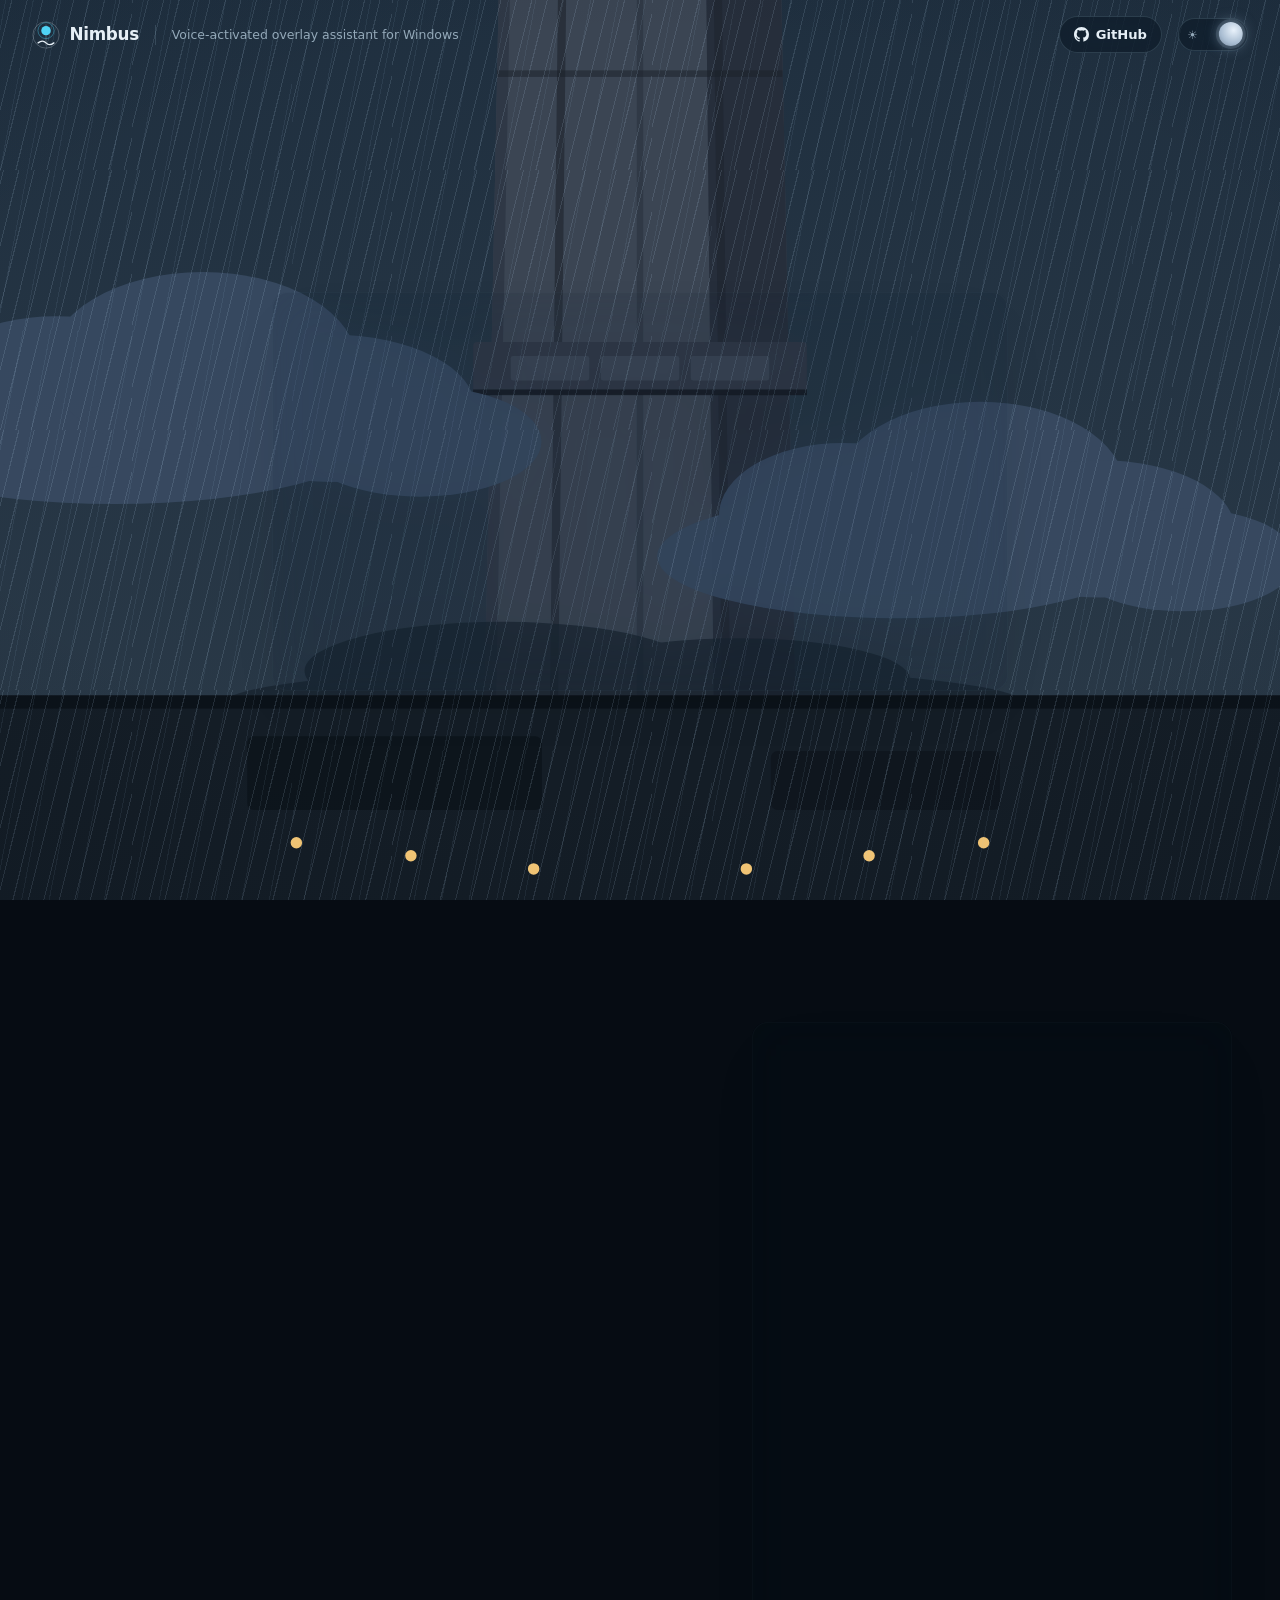
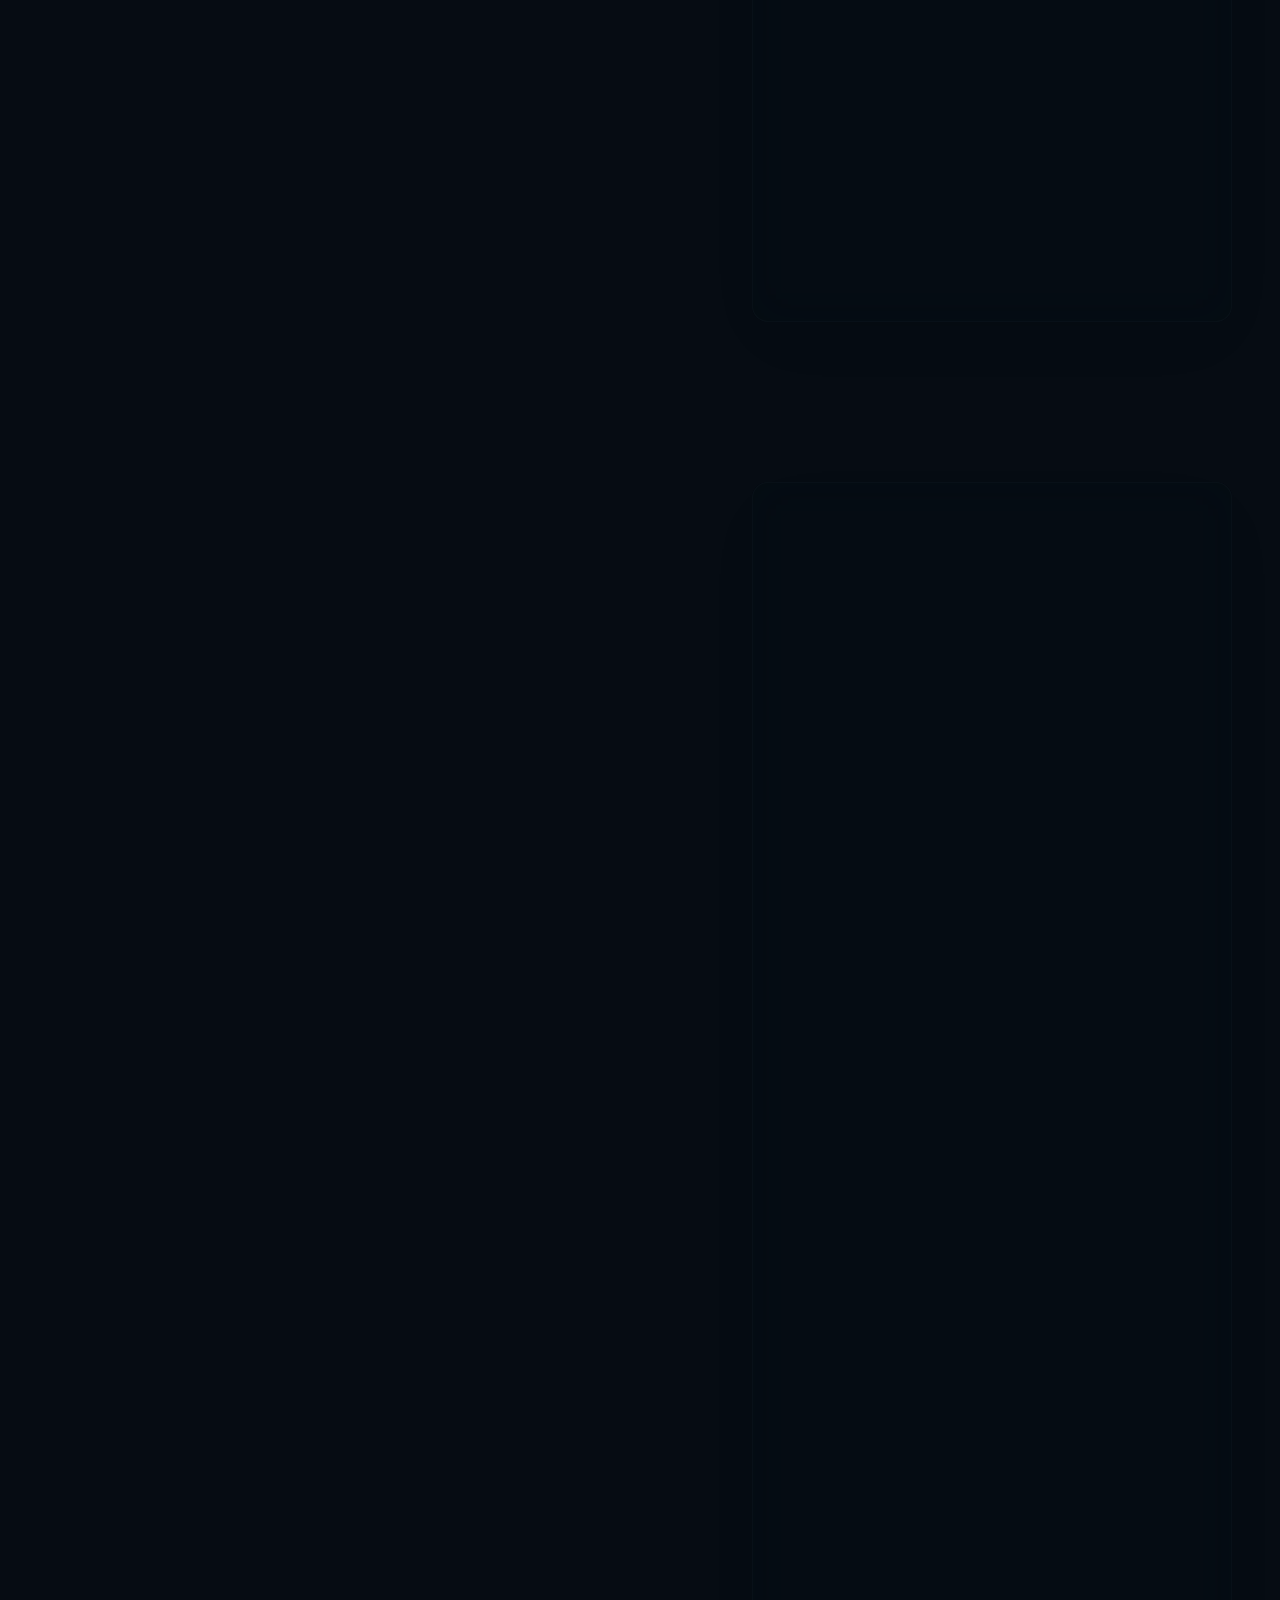
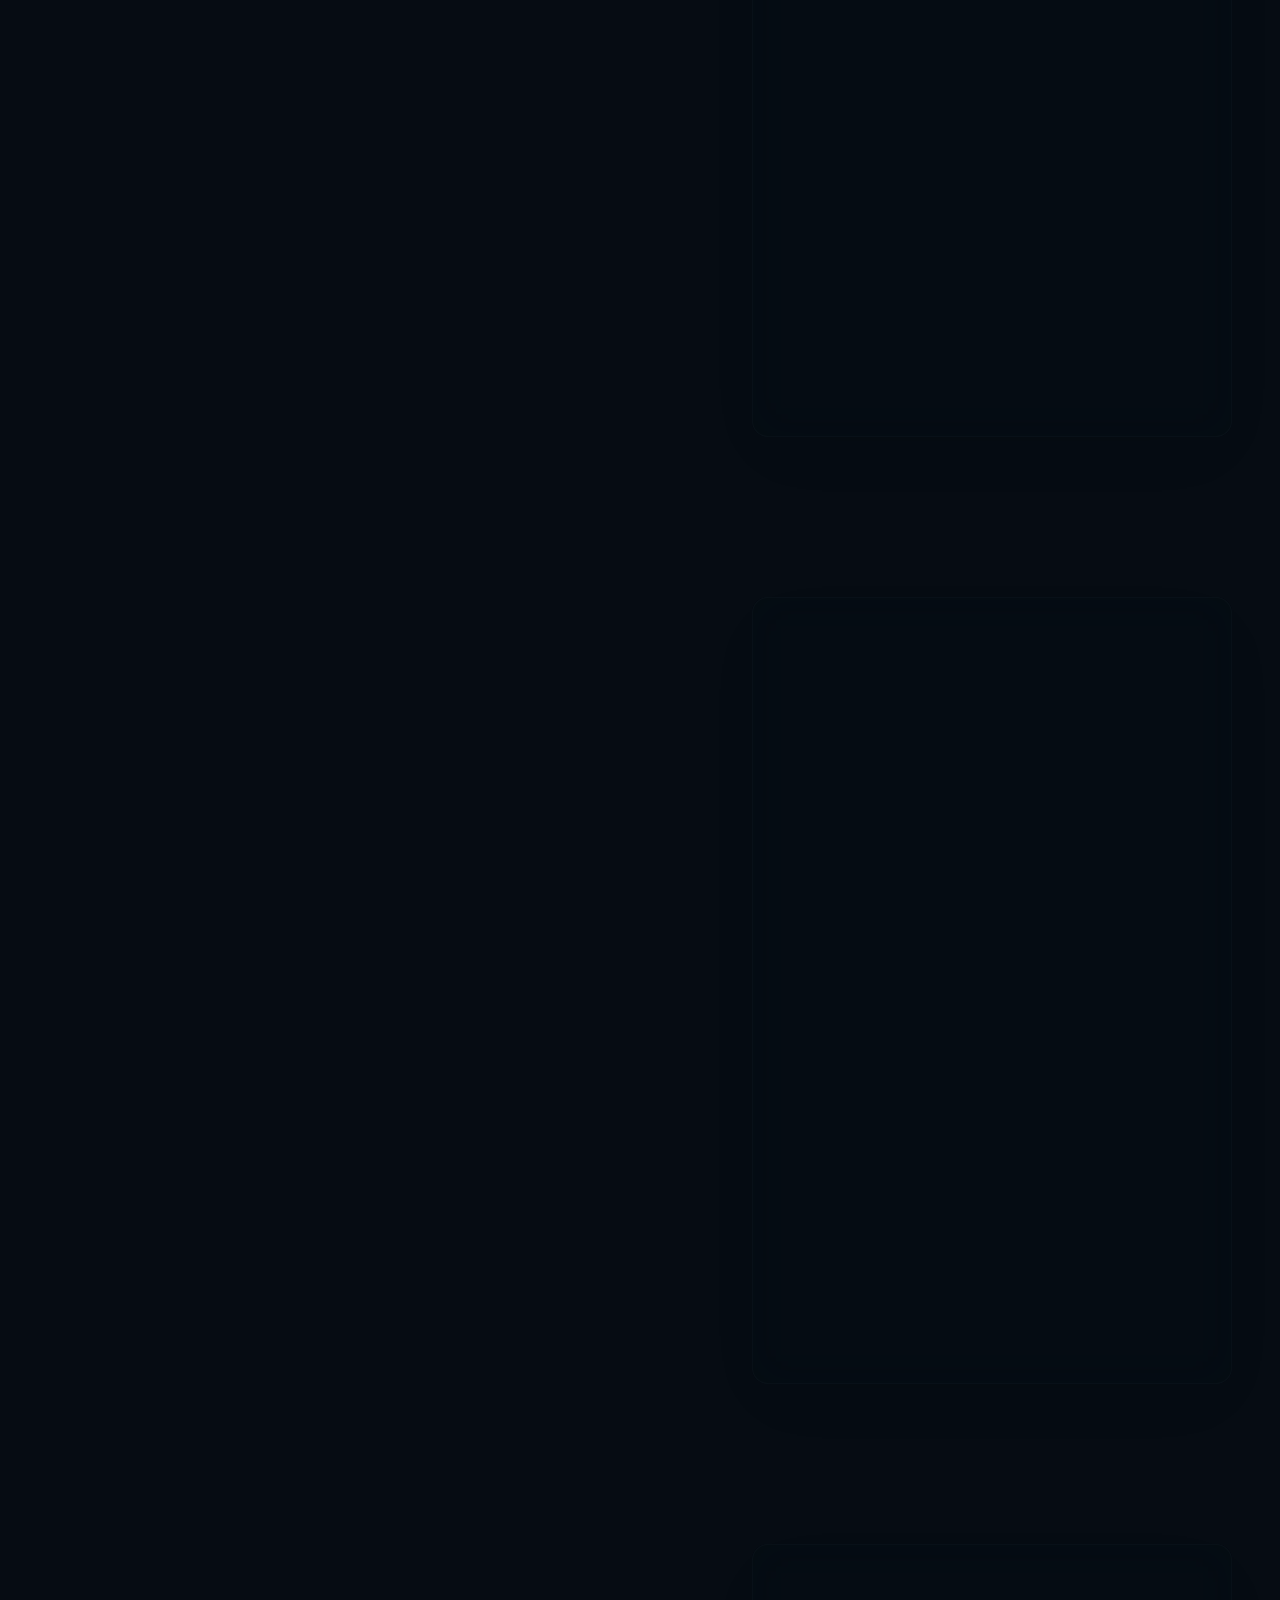
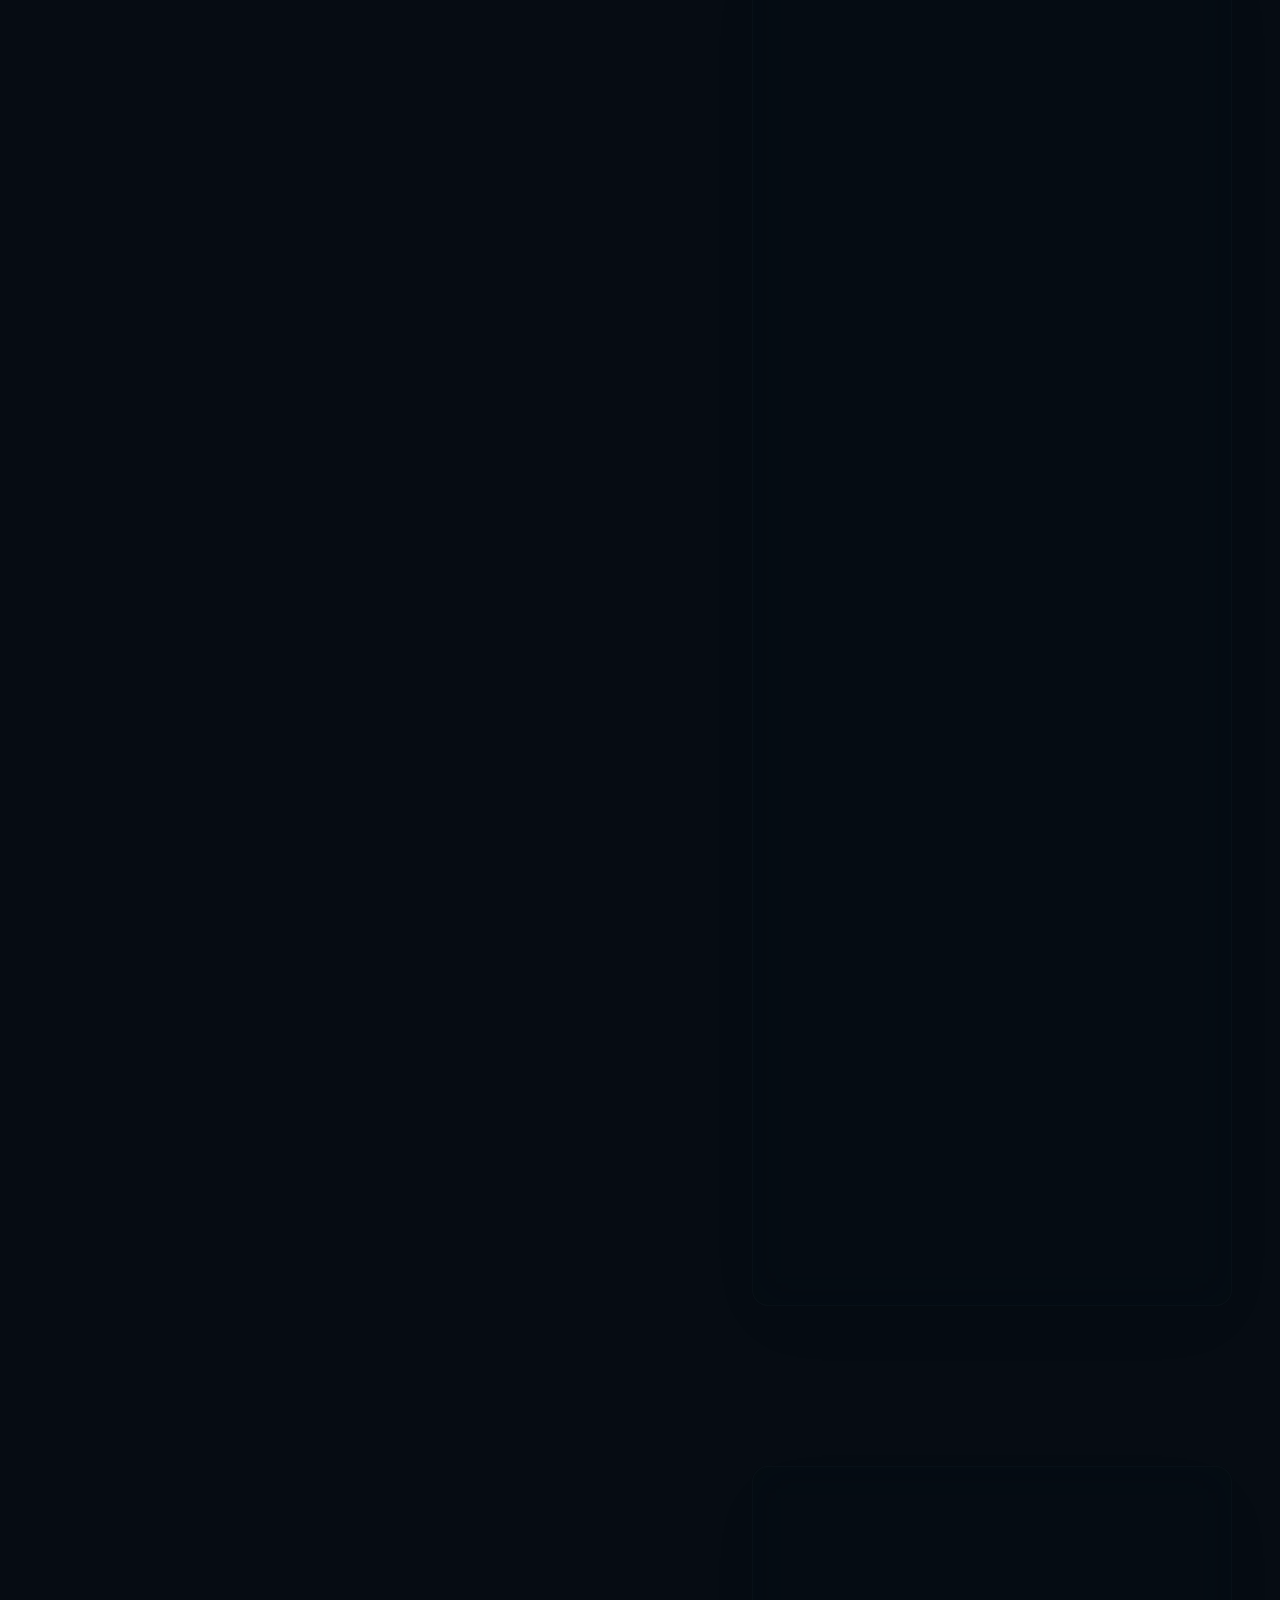
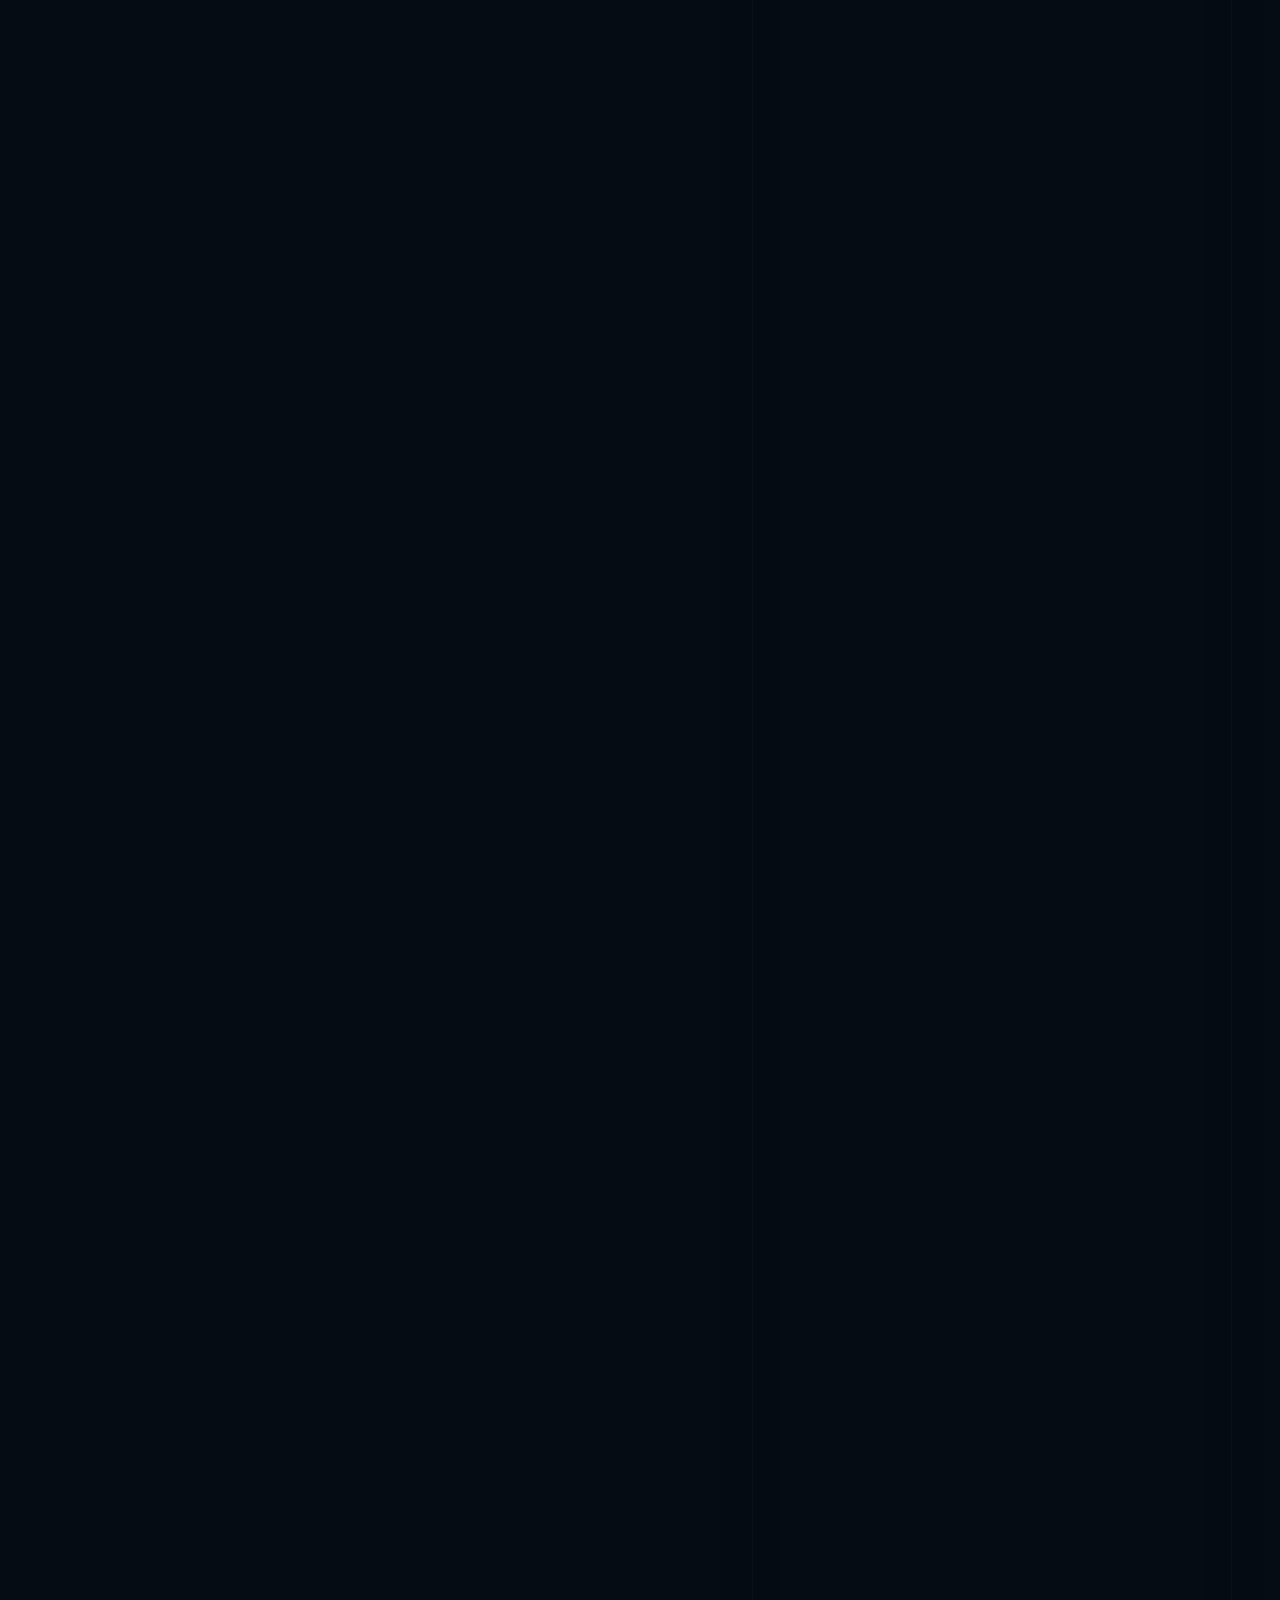
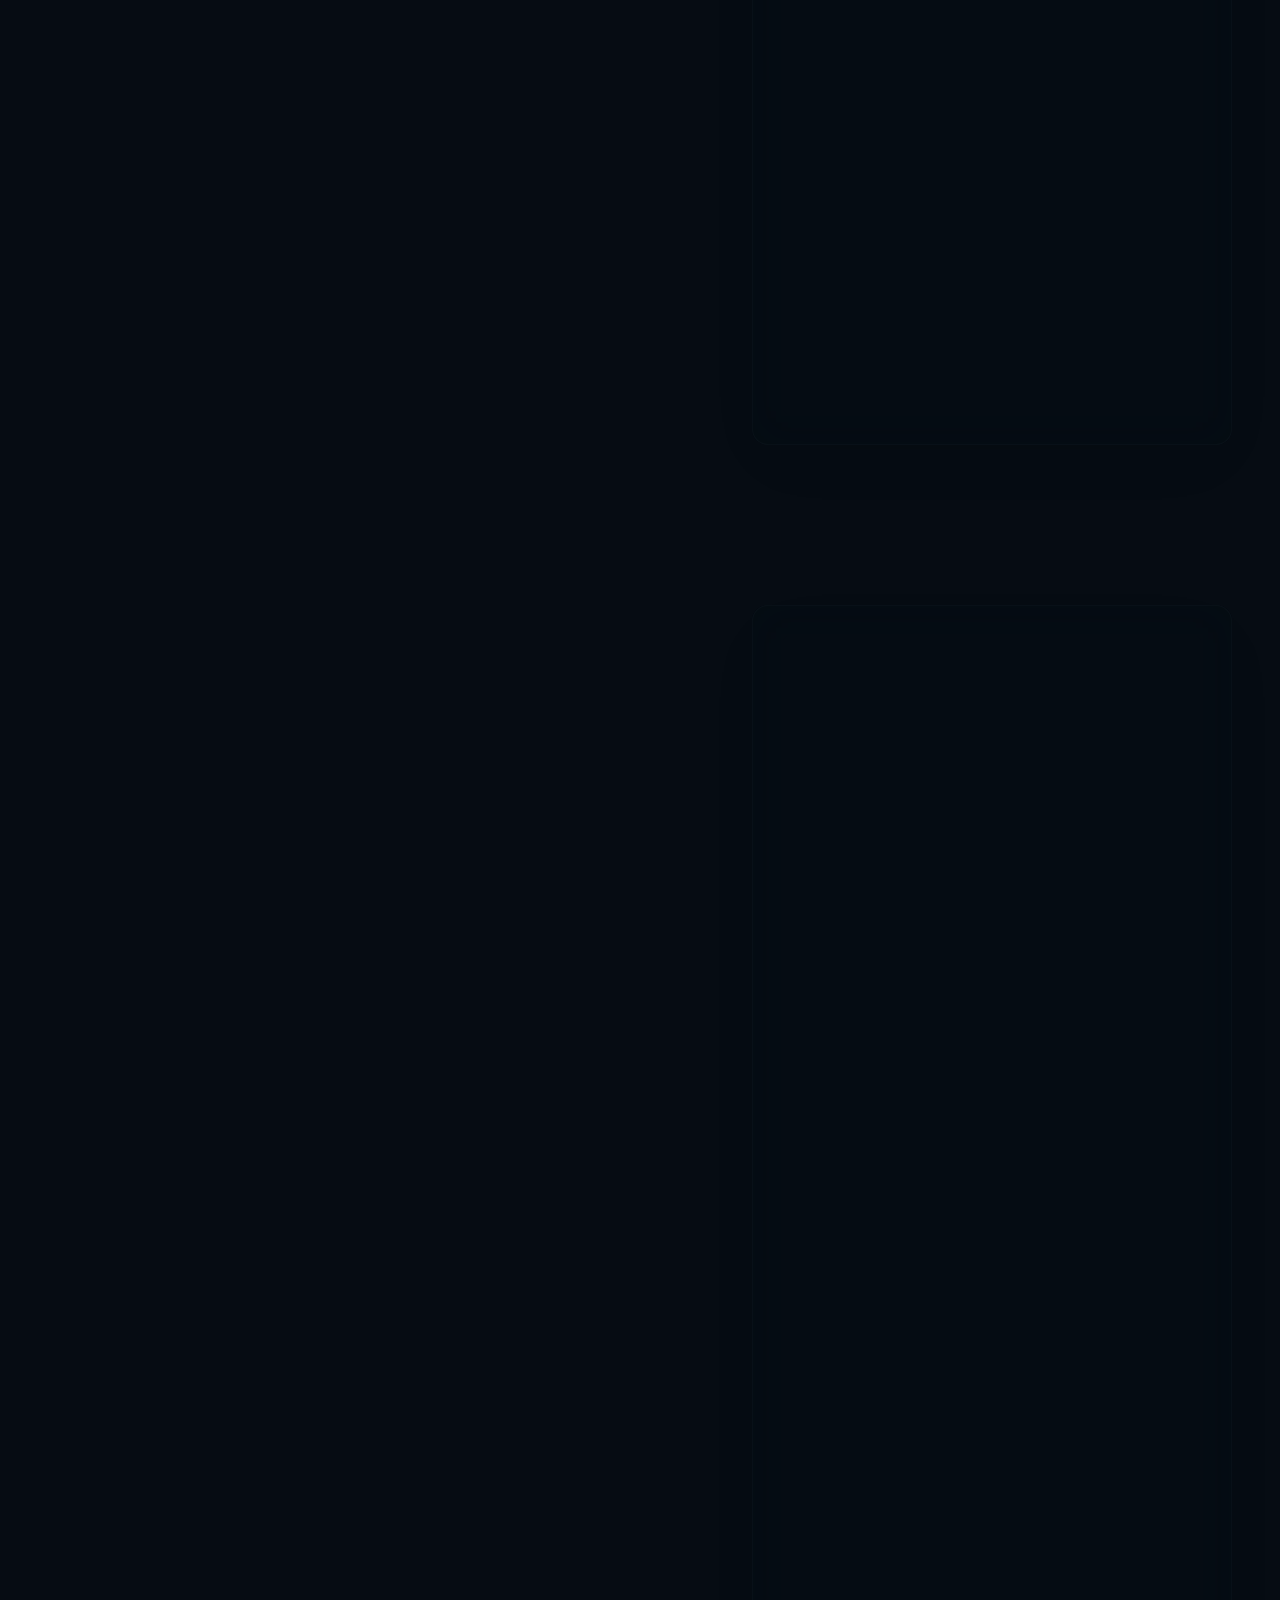
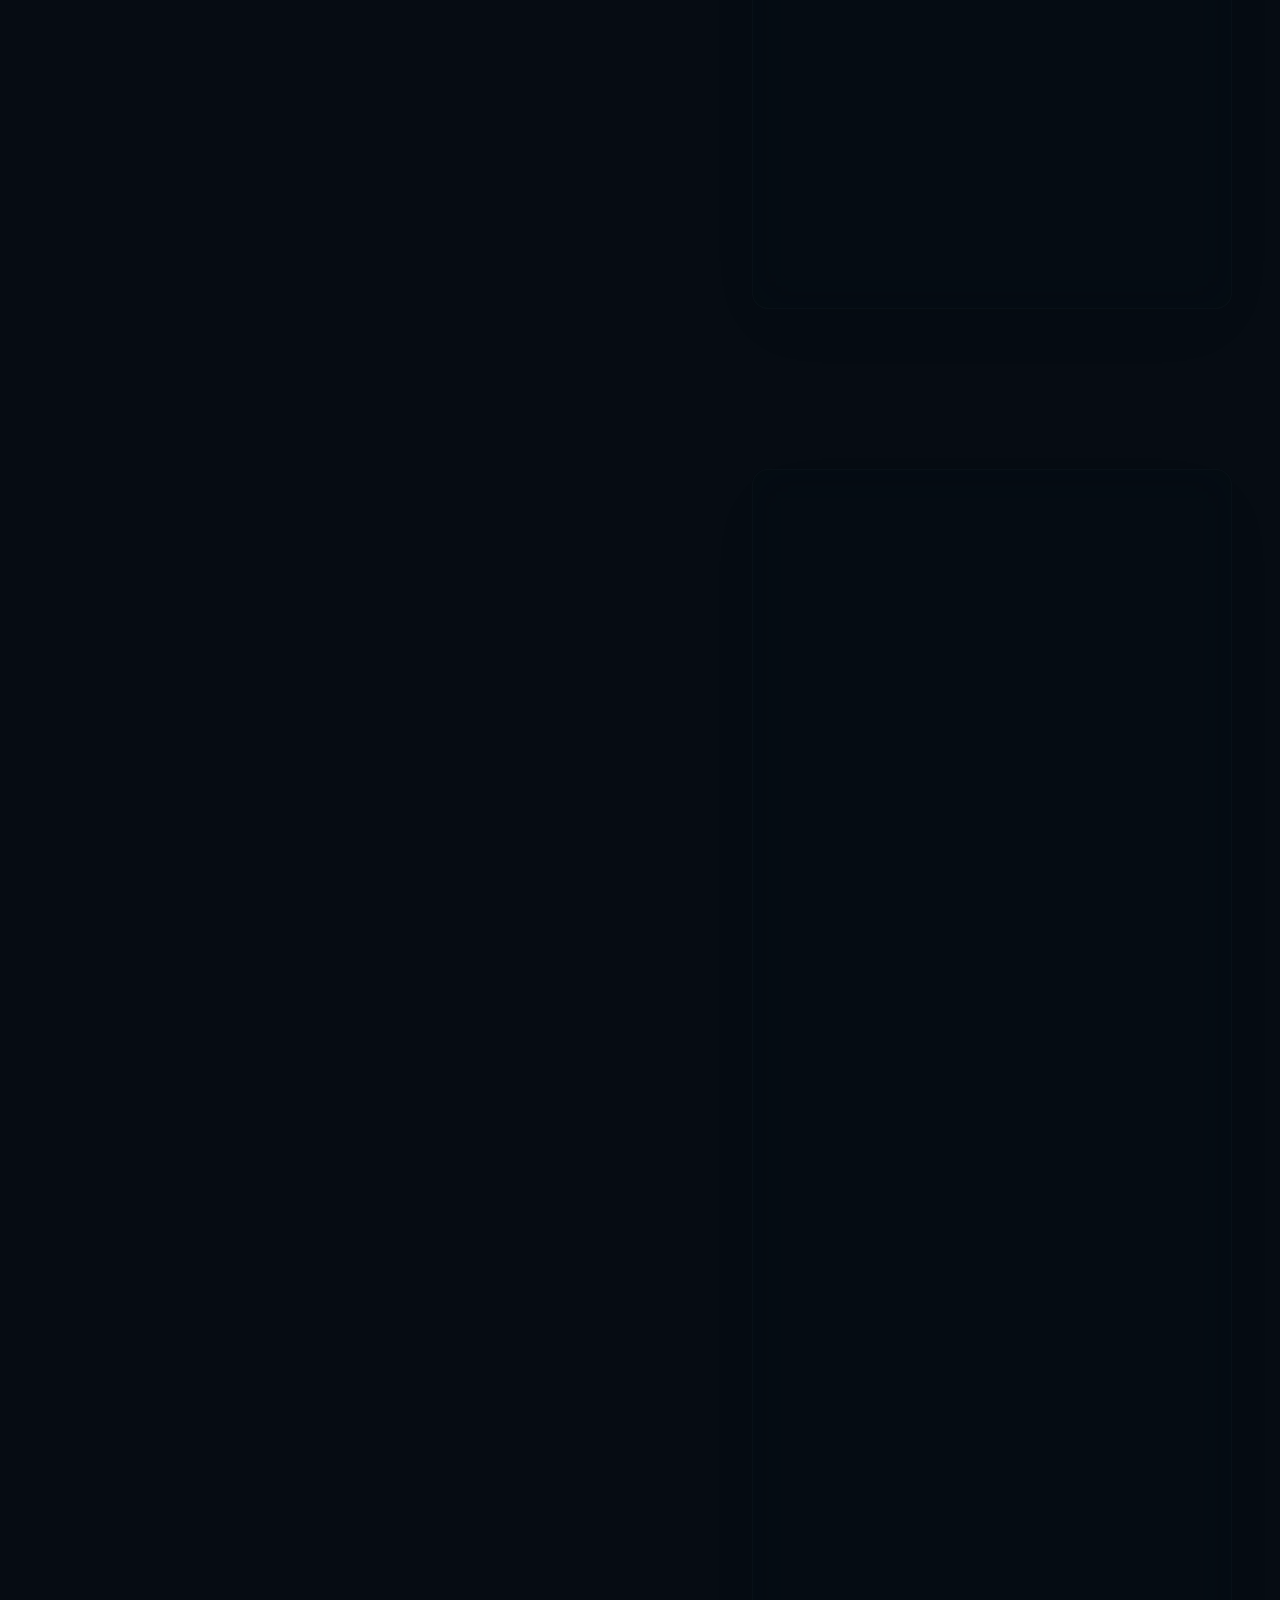
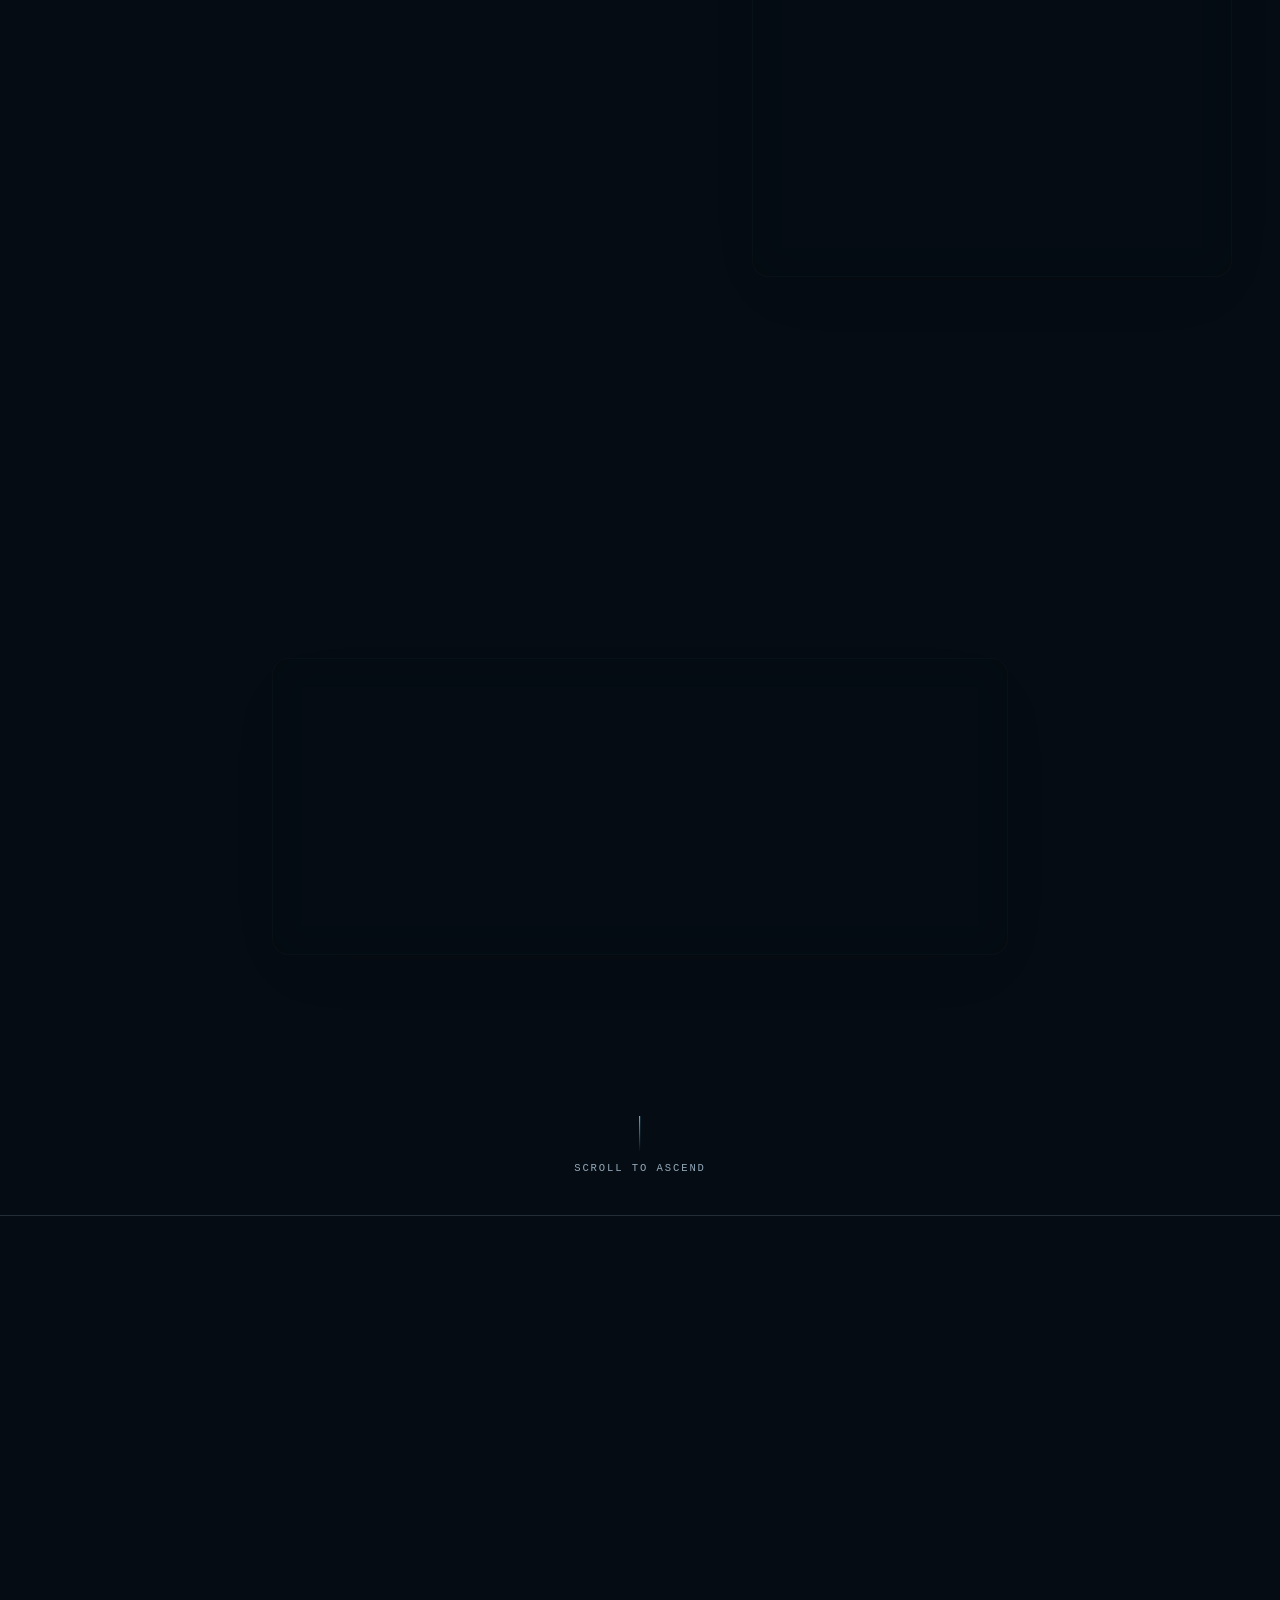
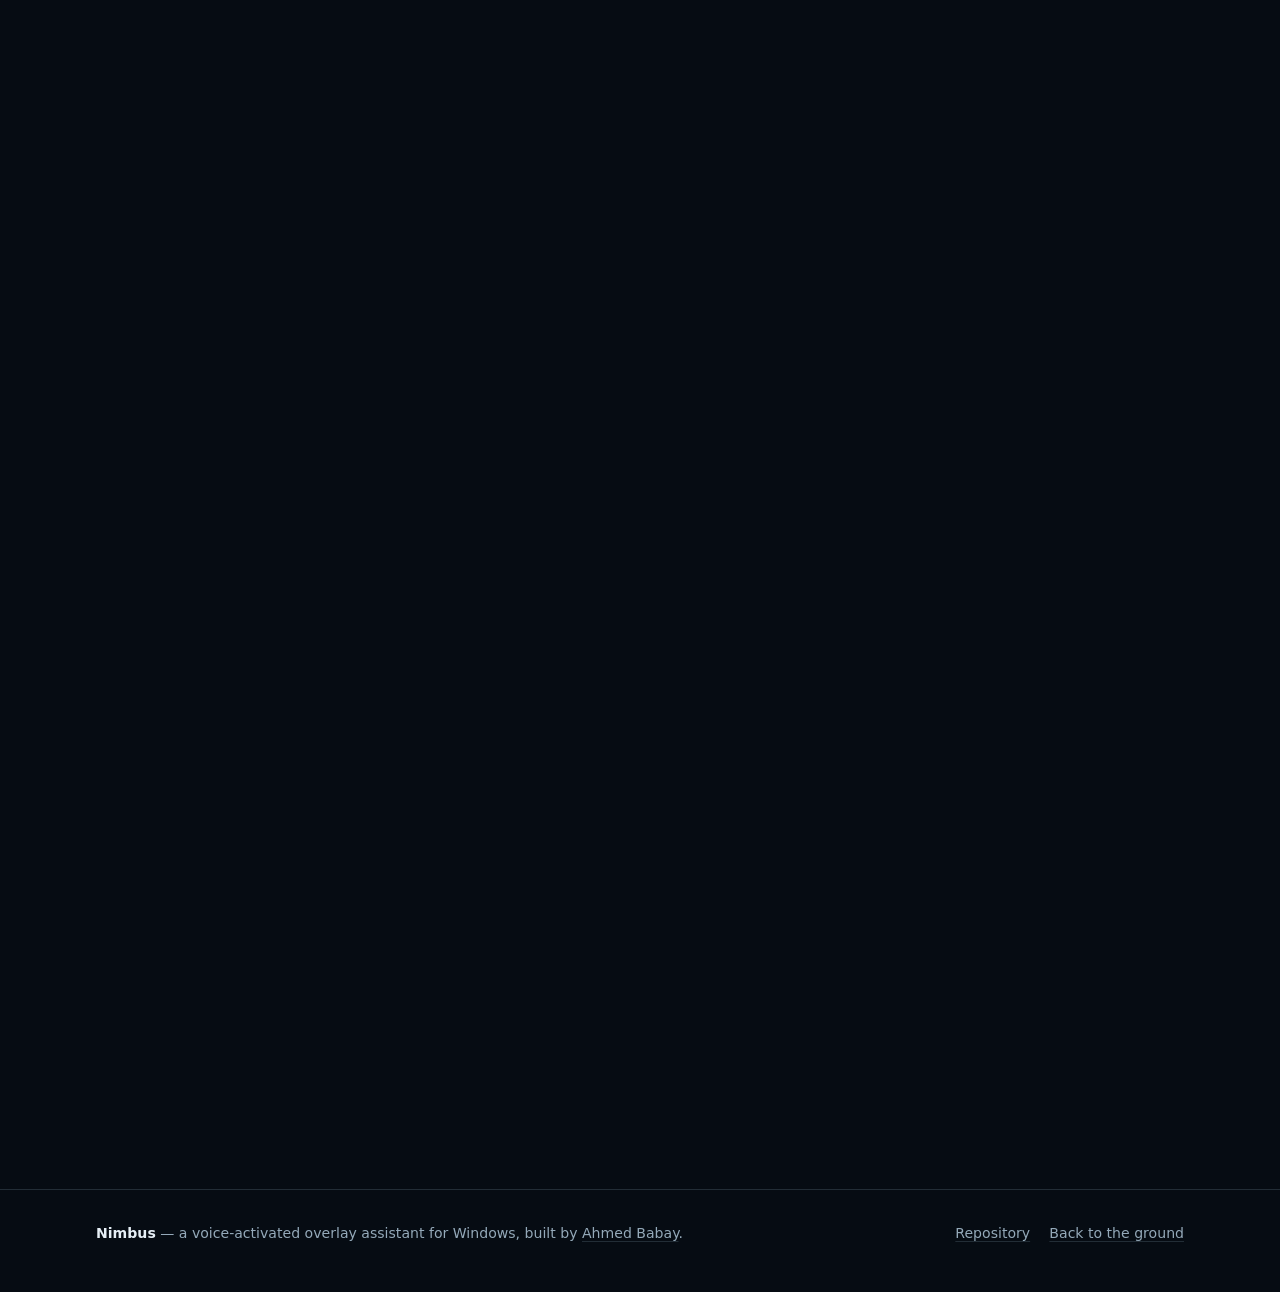
==== index.html @ e79cbb34 "Add page markup, tower scene and seven dioramas" ====
<!doctype html>
<html lang="en" data-sky="day">
<head>
<meta charset="utf-8">
<meta name="viewport" content="width=device-width, initial-scale=1, viewport-fit=cover">
<title>Nimbus — a control tower for your desktop</title>
<meta name="description" content="Nimbus is a voice-activated overlay assistant for Windows. Press Ctrl+Shift+Space and it listens, works out what you meant, and answers over whatever you were doing.">
<meta name="color-scheme" content="light dark">
<meta name="theme-color" content="#0b1622">

<meta property="og:type" content="website">
<meta property="og:title" content="Nimbus — a control tower for your desktop">
<meta property="og:description" content="A voice-activated overlay assistant for Windows. Weather, transit, news, meeting transcription and local models, one hotkey away.">

<link rel="icon" href="assets/favicon.svg" type="image/svg+xml">
<link rel="stylesheet" href="assets/css/core.css">
<link rel="stylesheet" href="assets/css/scene.css">
<link rel="stylesheet" href="assets/css/rooms.css">

<script>
  /* Set before first paint: arms the reveal states and picks a sky.
     Stored choice wins, else the OS preference, else the clock. */
  (function () {
    var d = document.documentElement;
    d.classList.add('js');
    var saved = null;
    try { saved = localStorage.getItem('nimbus-sky'); } catch (e) {}
    if (saved !== 'day' && saved !== 'night') {
      var h = new Date().getHours();
      var dark = window.matchMedia && window.matchMedia('(prefers-color-scheme: dark)').matches;
      saved = (dark || h < 7 || h >= 19) ? 'night' : 'day';
    }
    d.setAttribute('data-sky', saved);
  })();
</script>
</head>
<body id="top">

<a class="skip" href="#main">Skip to content</a>

<header class="topbar">
  <a class="brand" href="#top">
    <svg class="brand__mark" viewBox="0 0 32 32" aria-hidden="true">
      <circle cx="16" cy="16" r="15" fill="none" stroke="currentColor" stroke-opacity=".28"/>
      <path d="M16 4 L16 28" stroke="currentColor" stroke-opacity=".28"/>
      <circle cx="16" cy="11" r="5.4" fill="var(--accent)"/>
      <circle cx="16" cy="11" r="9.2" fill="none" stroke="var(--accent)" stroke-opacity=".45"/>
      <path d="M7 25 Q12 21 16 25 T25 25" fill="none" stroke="currentColor" stroke-width="1.6" stroke-linecap="round"/>
    </svg>
    Nimbus
  </a>
  <p class="brand__tag">Voice-activated overlay assistant for Windows</p>

  <div class="topbar__spacer"></div>

  <a class="ghlink" href="https://github.com/ahmed-babay/nimbus" target="_blank" rel="noopener">
    <svg width="15" height="15" viewBox="0 0 16 16" fill="currentColor" aria-hidden="true">
      <path d="M8 0C3.58 0 0 3.58 0 8c0 3.54 2.29 6.53 5.47 7.59.4.07.55-.17.55-.38 0-.19-.01-.82-.01-1.49-2.01.37-2.53-.49-2.69-.94-.09-.23-.48-.94-.82-1.13-.28-.15-.68-.52-.01-.53.63-.01 1.08.58 1.23.82.72 1.21 1.87.87 2.33.66.07-.52.28-.87.51-1.07-1.78-.2-3.64-.89-3.64-3.95 0-.87.31-1.59.82-2.15-.08-.2-.36-1.02.08-2.12 0 0 .67-.21 2.2.82a7.4 7.4 0 0 1 2-.27c.68 0 1.36.09 2 .27 1.53-1.04 2.2-.82 2.2-.82.44 1.1.16 1.92.08 2.12.51.56.82 1.27.82 2.15 0 3.07-1.87 3.75-3.65 3.95.29.25.54.73.54 1.48 0 1.07-.01 1.93-.01 2.2 0 .21.15.46.55.38A8.01 8.01 0 0 0 16 8c0-4.42-3.58-8-8-8Z"/>
    </svg>
    <span>GitHub</span>
  </a>

  <button class="skytoggle" id="skyToggle" type="button" aria-pressed="false">
    <span class="vh">Switch between clear sky and storm</span>
    <span class="skytoggle__icons" aria-hidden="true"><span>☀</span><span>☾</span></span>
    <span class="skytoggle__knob" aria-hidden="true"></span>
  </button>
</header>

<nav class="rail" id="rail" aria-label="Tower floors">
  <ol>
    <li><a href="#beat-radio"><span class="rail__no">01</span><span class="rail__name">Radio room</span></a></li>
    <li><a href="#beat-ops"><span class="rail__no">02</span><span class="rail__name">Ops deck</span></a></li>
    <li><a href="#beat-weather"><span class="rail__no">03</span><span class="rail__name">Weather deck</span></a></li>
    <li><a href="#beat-wire"><span class="rail__no">04</span><span class="rail__name">Wire room</span></a></li>
    <li><a href="#beat-archive"><span class="rail__no">05</span><span class="rail__name">Archive</span></a></li>
    <li><a href="#beat-switchboard"><span class="rail__no">06</span><span class="rail__name">Switchboard</span></a></li>
    <li><a href="#beat-signal"><span class="rail__no">07</span><span class="rail__name">Signal room</span></a></li>
  </ol>
</nav>

<div class="altimeter" id="altimeter" aria-hidden="true">
  <div class="altimeter__read">
    <div class="altimeter__label">ALT</div>
    <div><span class="altimeter__val" id="altVal">000</span> m</div>
  </div>
  <div class="altimeter__tube"><i id="altBar"></i></div>
</div>

<main id="main">
<div class="ascent" id="ascent">

  <!-- ============================================================
       THE PINNED STAGE
       ============================================================ -->
  <div class="ascent__stage" id="stage">

    <!-- The camera. Scroll interpolates this viewBox; that is the
         entire camera move. No video, no frame sequence. -->
    <svg id="camera" viewBox="-246 5250 1692 1100" preserveAspectRatio="xMidYMid slice" aria-hidden="true">
      <defs>
        <linearGradient id="skyGrad" gradientUnits="userSpaceOnUse" x1="0" y1="0" x2="0" y2="6400">
          <stop offset="0"   class="s0"/>
          <stop offset=".34" class="s1"/>
          <stop offset=".72" class="s2"/>
          <stop offset="1"   class="s3"/>
        </linearGradient>

        <radialGradient id="halo">
          <stop offset="0"   class="g-core"/>
          <stop offset=".22" class="g-mid" stop-opacity=".75"/>
          <stop offset="1"   class="g-out"/>
        </radialGradient>

        <symbol id="clA" viewBox="0 0 400 140">
          <ellipse cx="150" cy="100" rx="140" ry="36"/>
          <ellipse cx="118" cy="76"  rx="72"  ry="42"/>
          <ellipse cx="198" cy="60"  rx="84"  ry="50"/>
          <ellipse cx="268" cy="84"  rx="78"  ry="40"/>
          <ellipse cx="316" cy="102" rx="66"  ry="30"/>
        </symbol>

        <symbol id="clB" viewBox="0 0 400 90">
          <ellipse cx="200" cy="60" rx="196" ry="18"/>
          <ellipse cx="140" cy="44" rx="96"  ry="24"/>
          <ellipse cx="256" cy="48" rx="84"  ry="20"/>
        </symbol>

        <symbol id="clS" viewBox="0 0 460 200">
          <ellipse cx="230" cy="150" rx="224" ry="46"/>
          <ellipse cx="150" cy="108" rx="110" ry="58"/>
          <ellipse cx="272" cy="86"  rx="126" ry="66"/>
          <ellipse cx="352" cy="120" rx="98"  ry="48"/>
          <rect x="60" y="146" width="340" height="50" rx="24"/>
        </symbol>
      </defs>

      <!-- sky: one gradient across the whole 6400-unit world, so the
           colour genuinely changes with altitude as the camera climbs -->
      <rect x="-900" y="-500" width="3000" height="7400" fill="url(#skyGrad)"/>

      <!-- ---------------- clouds behind the tower ---------------- -->
      <g class="band" data-par=".62">
        <g class="drift drift--slow">
          <use href="#clB" class="cloud-b" x="-120" y="760"  width="700" height="158"/>
          <use href="#clB" class="cloud-b" x="700"  y="980"  width="620" height="140"/>
          <use href="#clA" class="cloud-a" x="220"  y="1180" width="520" height="182"/>
        </g>
      </g>

      <g class="band" data-par=".48">
        <g class="drift">
          <use href="#clA" class="cloud-a" x="-200" y="2160" width="640" height="224"/>
          <use href="#clS" class="storm"   x="520"  y="1980" width="760" height="330"/>
          <use href="#clB" class="cloud-b" x="180"  y="2560" width="820" height="185"/>
        </g>
      </g>

      <g class="band" data-par=".34">
        <g class="drift drift--fast">
          <use href="#clS" class="storm"   x="-260" y="3320" width="880" height="383"/>
          <use href="#clA" class="cloud-a" x="640"  y="3520" width="700" height="245"/>
          <use href="#clB" class="cloud-b" x="60"   y="3860" width="900" height="203"/>
        </g>
      </g>

      <g class="band" data-par=".18">
        <g class="drift drift--slow">
          <use href="#clA" class="cloud-a" x="-320" y="4620" width="780" height="273"/>
          <use href="#clS" class="storm"   x="440"  y="4520" width="940" height="409"/>
          <use href="#clA" class="cloud-a" x="120"  y="5000" width="660" height="231"/>
        </g>
      </g>

      <!-- ---------------- the tower ---------------- -->
      <g id="tower">
        <!-- shaft -->
        <path class="t-face" d="M410 6100 L522 560 L678 560 L790 6100 Z"/>
        <path class="t-side" d="M690 6100 L632 560 L678 560 L790 6100 Z"/>
        <path class="t-band" d="M410 6100 L522 560 L534 560 L424 6100 Z"/>

        <!-- ribs -->
        <path class="t-rib" d="M490 6100 L553 560 L563 560 L500 6100 Z" opacity=".55"/>
        <path class="t-rib" d="M700 6100 L637 560 L647 560 L710 6100 Z" opacity=".4"/>
        <path class="t-rib" d="M596 6100 L597 560 L603 560 L604 6100 Z" opacity=".3"/>

        <!-- service bands between floors -->
        <rect class="t-rib" x="425" y="5336" width="349" height="8" opacity=".5"/>
        <rect class="t-rib" x="440" y="4616" width="320" height="8" opacity=".5"/>
        <rect class="t-rib" x="454" y="3896" width="291" height="8" opacity=".5"/>
        <rect class="t-rib" x="469" y="3176" width="262" height="8" opacity=".5"/>
        <rect class="t-rib" x="484" y="2456" width="233" height="8" opacity=".5"/>
        <rect class="t-rib" x="498" y="1736" width="204" height="8" opacity=".5"/>
        <rect class="t-rib" x="513" y="1016" width="175" height="8" opacity=".5"/>

        <!-- floor 01 - radio room -->
        <g>
          <rect class="t-band" x="396" y="5668" width="408" height="64" rx="5"/>
          <rect class="t-edge" x="396" y="5726" width="408" height="7" opacity=".8"/>
          <rect class="win" data-win="radio" x="442" y="5685" width="96" height="30" rx="3"/>
          <rect class="win" data-win="radio" x="552" y="5685" width="96" height="30" rx="3"/>
          <rect class="win" data-win="radio" x="662" y="5685" width="96" height="30" rx="3"/>
        </g>

        <!-- floor 02 - ops deck -->
        <g>
          <rect class="t-band" x="411" y="4948" width="378" height="64" rx="5"/>
          <rect class="t-edge" x="411" y="5006" width="378" height="7" opacity=".8"/>
          <rect class="win" data-win="ops" x="457" y="4965" width="86" height="30" rx="3"/>
          <rect class="win" data-win="ops" x="557" y="4965" width="86" height="30" rx="3"/>
          <rect class="win" data-win="ops" x="657" y="4965" width="86" height="30" rx="3"/>
        </g>

        <!-- floor 03 - weather deck -->
        <g>
          <rect class="t-band" x="425" y="4228" width="350" height="64" rx="5"/>
          <rect class="t-edge" x="425" y="4286" width="350" height="7" opacity=".8"/>
          <rect class="win" data-win="weather" x="471" y="4245" width="77" height="30" rx="3"/>
          <rect class="win" data-win="weather" x="562" y="4245" width="77" height="30" rx="3"/>
          <rect class="win" data-win="weather" x="652" y="4245" width="77" height="30" rx="3"/>
          <!-- weather mast -->
          <path class="t-edge" d="M775 4258 L830 4258 M828 4232 L828 4284" stroke="currentColor" stroke-width="4" fill="none" opacity=".7"/>
        </g>

        <!-- floor 04 - wire room -->
        <g>
          <rect class="t-band" x="440" y="3508" width="320" height="64" rx="5"/>
          <rect class="t-edge" x="440" y="3566" width="320" height="7" opacity=".8"/>
          <rect class="win" data-win="wire" x="486" y="3525" width="67" height="30" rx="3"/>
          <rect class="win" data-win="wire" x="567" y="3525" width="67" height="30" rx="3"/>
          <rect class="win" data-win="wire" x="647" y="3525" width="67" height="30" rx="3"/>
        </g>

        <!-- floor 05 - archive -->
        <g>
          <rect class="t-band" x="454" y="2788" width="292" height="64" rx="5"/>
          <rect class="t-edge" x="454" y="2846" width="292" height="7" opacity=".8"/>
          <rect class="win" data-win="archive" x="500" y="2805" width="57" height="30" rx="3"/>
          <rect class="win" data-win="archive" x="571" y="2805" width="57" height="30" rx="3"/>
          <rect class="win" data-win="archive" x="643" y="2805" width="57" height="30" rx="3"/>
        </g>

        <!-- floor 06 - switchboard -->
        <g>
          <rect class="t-band" x="469" y="2068" width="262" height="64" rx="5"/>
          <rect class="t-edge" x="469" y="2126" width="262" height="7" opacity=".8"/>
          <rect class="win" data-win="switchboard" x="515" y="2085" width="47" height="30" rx="3"/>
          <rect class="win" data-win="switchboard" x="576" y="2085" width="47" height="30" rx="3"/>
          <rect class="win" data-win="switchboard" x="638" y="2085" width="47" height="30" rx="3"/>
        </g>

        <!-- floor 07 - signal room -->
        <g>
          <rect class="t-band" x="483" y="1348" width="234" height="64" rx="5"/>
          <rect class="t-edge" x="483" y="1406" width="234" height="7" opacity=".8"/>
          <rect class="win" data-win="signal" x="529" y="1365" width="38" height="30" rx="3"/>
          <rect class="win" data-win="signal" x="581" y="1365" width="38" height="30" rx="3"/>
          <rect class="win" data-win="signal" x="633" y="1365" width="38" height="30" rx="3"/>
          <!-- dish -->
          <path class="t-edge" d="M717 1372 q34 -18 34 12 q0 30 -34 12 Z" opacity=".85"/>
        </g>

        <!-- ---------------- crown ---------------- -->
        <rect class="t-edge" x="510" y="556" width="180" height="18" rx="5"/>
        <path class="t-face" d="M522 566 L438 428 L762 428 L678 566 Z"/>
        <path class="glass"  d="M534 552 L460 442 L740 442 L666 552 Z"/>
        <path class="glass-2" d="M534 552 L460 442 L520 442 L560 552 Z" opacity=".55"/>
        <path class="t-edge" d="M600 442 L600 552 M520 442 L544 552 M680 442 L656 552"
              stroke="currentColor" stroke-width="4" fill="none" opacity=".55"/>

        <rect class="t-band" x="422" y="404" width="356" height="26" rx="8"/>
        <rect class="t-edge" x="416" y="396" width="368" height="10" rx="5"/>

        <!-- roof railing -->
        <path class="t-edge" d="M432 396 L432 376 M478 396 L478 376 M524 396 L524 376
                                M570 396 L570 376 M616 396 L616 376 M662 396 L662 376
                                M708 396 L708 376 M754 396 L754 376 M426 378 L758 378"
              stroke="currentColor" stroke-width="3.4" fill="none" opacity=".8"/>

        <!-- mast and aerials -->
        <rect class="t-edge" x="594" y="292" width="12" height="112" rx="3"/>
        <path class="t-edge" d="M560 348 L640 348 M572 322 L628 322"
              stroke="currentColor" stroke-width="3.4" fill="none" opacity=".85"/>
        <path class="t-edge" d="M600 292 L560 236 M600 292 L648 244"
              stroke="currentColor" stroke-width="2.6" fill="none" opacity=".5"/>

        <!-- ---------------- the beacon ---------------- -->
        <g transform="translate(600 276)">
          <path class="sweep"          d="M0 0 L620 -132 L620 132 Z"/>
          <path class="sweep sweep--b" d="M0 0 L620 -132 L620 132 Z"/>
          <circle class="beacon-halo" r="150" fill="url(#halo)"/>
          <circle class="beacon-pulse beacon-halo" r="62" fill="url(#halo)"/>
          <circle class="beacon-core" r="24"/>
          <circle class="beacon-core" r="34" opacity=".35"/>
        </g>
      </g>

      <!-- ---------------- clouds in front of the tower ---------------- -->
      <g class="band" data-par="-.22">
        <g class="drift drift--fast">
          <use href="#clA" class="cloud-a" x="-380" y="5560" width="900" height="315"/>
          <use href="#clA" class="cloud-a" x="600"  y="5720" width="840" height="294"/>
          <use href="#clB" class="cloud-b" x="80"   y="5960" width="1000" height="225"/>
        </g>
      </g>

      <!-- ---------------- the ground ---------------- -->
      <g>
        <rect class="ground" x="-900" y="6100" width="3000" height="700"/>
        <rect class="ground-2" x="-900" y="6100" width="3000" height="16"/>
        <rect class="ground-2" x="120" y="6150" width="360" height="90" rx="8" opacity=".7"/>
        <rect class="ground-2" x="760" y="6168" width="280" height="72" rx="8" opacity=".55"/>
        <g>
          <circle class="apron-light" cx="180" cy="6280" r="7"/>
          <circle class="apron-light" cx="320" cy="6296" r="7"/>
          <circle class="apron-light" cx="470" cy="6312" r="7"/>
          <circle class="apron-light" cx="730" cy="6312" r="7"/>
          <circle class="apron-light" cx="880" cy="6296" r="7"/>
          <circle class="apron-light" cx="1020" cy="6280" r="7"/>
        </g>
      </g>
    </svg>

    <div class="rain" aria-hidden="true"></div>
    <div class="flash" aria-hidden="true"></div>
    <div class="stage__vignette" aria-hidden="true"></div>

    <!-- ============================================================
         THE CUTAWAY: a window into the current floor
         ============================================================ -->
    <div class="cutaway" id="cutaway" aria-hidden="true">
      <div class="cutaway__body">
        <div class="dioramas" id="dioramas">

          <!-- ---------- 01 RADIO ROOM ---------- -->
          <figure class="diorama" data-floor="radio">
            <div class="diorama__world">

              <div class="layer layer--far" style="--zn:-320">
                <svg viewBox="0 0 800 500" preserveAspectRatio="xMidYMid slice">
                  <rect class="r-wall" x="0" y="0" width="800" height="500"/>
                  <rect class="r-wall2" x="0" y="352" width="800" height="148"/>
                  <!-- window on the sky -->
                  <rect class="r-metal2" x="486" y="52" width="286" height="222" rx="6"/>
                  <rect class="r-sky-1" x="496" y="62" width="266" height="202" rx="3"/>
                  <ellipse class="r-cloud" cx="576" cy="150" rx="66" ry="24"/>
                  <ellipse class="r-cloud" cx="672" cy="196" rx="80" ry="26"/>
                  <path class="r-metal2" d="M626 62 L634 62 L634 264 L626 264 Z"/>
                  <!-- acoustic panelling -->
                  <g class="st-line" stroke-width="2" opacity=".3">
                    <path d="M40 60 L40 330 M96 60 L96 330 M152 60 L152 330 M208 60 L208 330
                             M264 60 L264 330 M320 60 L320 330 M376 60 L376 330 M432 60 L432 330"/>
                  </g>
                  <rect class="r-shadow" x="0" y="330" width="800" height="26"/>
                </svg>
              </div>

              <div class="layer" style="--zn:-150">
                <svg viewBox="0 0 800 500" preserveAspectRatio="xMidYMid slice">
                  <!-- wall clock -->
                  <circle class="r-metal2" cx="120" cy="122" r="46"/>
                  <circle class="r-paper" cx="120" cy="122" r="38"/>
                  <path class="st-dark" stroke-width="4" stroke-linecap="round" d="M120 122 L120 96 M120 122 L140 132"/>
                  <!-- VU meter -->
                  <rect class="r-dark" x="228" y="88" width="150" height="96" rx="8"/>
                  <rect class="r-paper" x="238" y="98" width="130" height="66" rx="4"/>
                  <path class="st-line" stroke-width="2" fill="none" d="M254 152 A 52 52 0 0 1 352 152"/>
                  <g transform="translate(303 158)">
                    <path class="vu-needle r-accent" d="M-2.5 0 L0 -46 L2.5 0 Z"/>
                  </g>
                  <circle class="r-metal" cx="303" cy="158" r="6"/>
                  <!-- rack of dials -->
                  <rect class="r-metal2" x="60" y="212" width="330" height="110" rx="7"/>
                  <g>
                    <circle class="r-dark" cx="112" cy="266" r="26"/>
                    <circle class="r-brass" cx="112" cy="266" r="9"/>
                    <circle class="r-dark" cx="188" cy="266" r="26"/>
                    <circle class="r-brass" cx="188" cy="266" r="9"/>
                    <circle class="r-dark" cx="264" cy="266" r="26"/>
                    <circle class="r-ink" cx="264" cy="266" r="9"/>
                    <rect class="r-dark" x="308" y="240" width="60" height="52" rx="5"/>
                    <circle class="rec-lamp r-accent" cx="338" cy="266" r="11"/>
                  </g>
                </svg>
              </div>

              <div class="layer" style="--zn:-20">
                <svg viewBox="0 0 800 500" preserveAspectRatio="xMidYMid slice">
                  <!-- microphone on a boom -->
                  <g transform="translate(556 336)">
                    <circle class="mic-ring st-ink" r="52" fill="none" stroke-width="3"/>
                    <circle class="mic-ring mic-ring--b st-ink" r="52" fill="none" stroke-width="3"/>
                  </g>
                  <path class="st-metal" stroke-width="7" fill="none" d="M700 432 L700 348 L556 348"/>
                  <rect class="r-metal2" x="676" y="424" width="48" height="16" rx="5"/>
                  <g transform="translate(556 336)">
                    <rect class="r-dark" x="-26" y="-46" width="52" height="86" rx="26"/>
                    <g class="st-metal" stroke-width="2" opacity=".7">
                      <path d="M-18 -34 H18 M-18 -22 H18 M-18 -10 H18 M-18 2 H18 M-18 14 H18 M-18 26 H18"/>
                    </g>
                    <rect class="r-metal" x="-8" y="40" width="16" height="26" rx="4"/>
                  </g>
                  <!-- live waveform -->
                  <g class="wave r-ink" transform="translate(96 400)">
                    <rect x="0"   y="-14" width="9" height="28" rx="4" style="animation-delay:-.05s"/>
                    <rect x="16"  y="-26" width="9" height="52" rx="4" style="animation-delay:-.35s"/>
                    <rect x="32"  y="-40" width="9" height="80" rx="4" style="animation-delay:-.62s"/>
                    <rect x="48"  y="-30" width="9" height="60" rx="4" style="animation-delay:-.18s"/>
                    <rect x="64"  y="-48" width="9" height="96" rx="4" style="animation-delay:-.8s"/>
                    <rect x="80"  y="-22" width="9" height="44" rx="4" style="animation-delay:-.45s"/>
                    <rect x="96"  y="-36" width="9" height="72" rx="4" style="animation-delay:-.68s"/>
                    <rect x="112" y="-16" width="9" height="32" rx="4" style="animation-delay:-.27s"/>
                    <rect x="128" y="-44" width="9" height="88" rx="4" style="animation-delay:-.92s"/>
                    <rect x="144" y="-24" width="9" height="48" rx="4" style="animation-delay:-.12s"/>
                    <rect x="160" y="-34" width="9" height="68" rx="4" style="animation-delay:-.55s"/>
                    <rect x="176" y="-18" width="9" height="36" rx="4" style="animation-delay:-.74s"/>
                  </g>
                  <text x="96" y="452" class="r-ink" font-family="ui-monospace, monospace" font-size="17" letter-spacing="2">LISTENING</text>
                </svg>
              </div>

              <div class="layer layer--fore" style="--zn:130">
                <svg viewBox="0 0 800 500" preserveAspectRatio="xMidYMid slice">
                  <rect class="r-metal2" x="-20" y="446" width="840" height="80" rx="8"/>
                  <rect class="r-dark" x="-20" y="446" width="840" height="10" opacity=".5"/>
                  <ellipse class="lamplight" cx="400" cy="450" rx="300" ry="60"/>
                  <g transform="translate(228 424)">
                    <rect class="r-dark" x="0" y="0" width="54" height="34" rx="4"/>
                    <circle class="r-brass" cx="16" cy="17" r="6"/>
                    <circle class="r-brass" cx="38" cy="17" r="6"/>
                  </g>
                </svg>
              </div>

            </div>
          </figure>

          <!-- ---------- 02 OPS DECK ---------- -->
          <figure class="diorama" data-floor="ops">
            <div class="diorama__world">

              <div class="layer layer--far" style="--zn:-320">
                <svg viewBox="0 0 800 500" preserveAspectRatio="xMidYMid slice">
                  <rect class="r-wall2" x="0" y="0" width="800" height="500"/>
                  <!-- panoramic glazing -->
                  <rect class="r-sky-1" x="0" y="0" width="800" height="300"/>
                  <rect class="r-sky-2" x="0" y="238" width="800" height="62"/>
                  <ellipse class="r-cloud" cx="140" cy="112" rx="104" ry="30"/>
                  <ellipse class="r-cloud" cx="690" cy="86" rx="118" ry="34"/>
                  <g class="r-metal2">
                    <rect x="0" y="296" width="800" height="18"/>
                    <rect x="188" y="0" width="12" height="300"/>
                    <rect x="396" y="0" width="12" height="300"/>
                    <rect x="604" y="0" width="12" height="300"/>
                  </g>
                  <rect class="r-wall" x="0" y="314" width="800" height="186"/>
                </svg>
              </div>

              <div class="layer" style="--zn:-160">
                <svg viewBox="0 0 800 500" preserveAspectRatio="xMidYMid slice">
                  <!-- route map board -->
                  <rect class="r-dark" x="452" y="52" width="326" height="252" rx="8"/>
                  <rect class="r-screen" x="462" y="62" width="306" height="232" rx="4"/>
                  <g transform="translate(452 52) scale(.62)" opacity=".55">
                    <path class="st-ink" stroke-width="2" opacity=".35"
                          d="M40 120 L520 60 M40 240 L520 200 M40 360 L520 340
                             M140 20 L180 420 M300 20 L320 420 M440 20 L450 420"/>
                  </g>
                  <path class="st-ink route-line" stroke-width="4" stroke-linecap="round"
                        d="M 508 268 C 552 236 578 210 610 196 C 648 180 672 154 706 130"/>
                  <circle class="r-ink" cx="508" cy="268" r="8"/>
                  <circle class="r-ink" cx="706" cy="130" r="8"/>
                  <circle class="r-ink" cx="610" cy="196" r="5" opacity=".7"/>
                  <text x="472" y="288" class="r-ink" font-family="ui-monospace, monospace" font-size="13">18 MIN · 2 CHANGES</text>
                </svg>
              </div>

              <div class="layer" style="--zn:-40">
                <div class="htmlayer">
                  <!-- split-flap departure board, driven by JS -->
                  <div class="flapboard" id="flapboard" aria-hidden="true">
                    <div class="flapboard__head">
                      <span>Destination</span><span>Dep</span><span>Status</span>
                    </div>
                    <div id="flaprows"></div>
                  </div>
                </div>
              </div>

              <div class="layer layer--fore" style="--zn:140">
                <svg viewBox="0 0 800 500" preserveAspectRatio="xMidYMid slice">
                  <rect class="r-metal2" x="-20" y="424" width="840" height="100" rx="8"/>
                  <rect class="r-dark" x="-20" y="424" width="840" height="9" opacity=".45"/>
                  <ellipse class="lamplight" cx="380" cy="430" rx="330" ry="56"/>
                  <!-- desk edge kit -->
                  <g transform="translate(600 398)">
                    <rect class="r-dark" x="0" y="0" width="120" height="30" rx="5"/>
                    <circle class="r-ink" cx="18" cy="15" r="6"/>
                    <circle class="r-brass" cx="42" cy="15" r="6"/>
                    <circle class="r-accent" cx="66" cy="15" r="6"/>
                    <rect class="r-metal" x="84" y="8" width="26" height="14" rx="3"/>
                  </g>
                  <path class="st-metal" stroke-width="6" fill="none" opacity=".8"
                        d="M120 424 C 60 400 40 448 -10 430"/>
                </svg>
              </div>

            </div>
          </figure>

          <!-- ---------- 03 WEATHER DECK ---------- -->
          <figure class="diorama" data-floor="weather">
            <div class="diorama__world">

              <div class="layer layer--far" style="--zn:-320">
                <svg viewBox="0 0 800 500" preserveAspectRatio="xMidYMid slice">
                  <rect class="r-wall" x="0" y="0" width="800" height="500"/>
                  <rect class="r-sky-1" x="60" y="40" width="300" height="250" rx="6"/>
                  <rect class="r-sky-2" x="60" y="228" width="300" height="62"/>
                  <ellipse class="r-cloud" cx="150" cy="112" rx="70" ry="26"/>
                  <ellipse class="r-cloud" cx="286" cy="160" rx="86" ry="28"/>
                  <rect class="r-metal2" x="52" y="32" width="316" height="266" rx="8" fill="none" stroke="currentColor" stroke-width="12"/>
                  <path class="r-metal2" d="M206 40 L214 40 L214 290 L206 290 Z"/>
                  <rect class="r-wall2" x="0" y="360" width="800" height="140"/>
                  <rect class="r-shadow" x="0" y="352" width="800" height="14"/>
                </svg>
              </div>

              <div class="layer" style="--zn:-150">
                <svg viewBox="0 0 800 500" preserveAspectRatio="xMidYMid slice">
                  <!-- barograph drum -->
                  <rect class="r-metal2" x="432" y="60" width="316" height="180" rx="10"/>
                  <rect class="r-paper" x="446" y="74" width="288" height="152" rx="4"/>
                  <g class="st-line" stroke-width="1" opacity=".35">
                    <path d="M446 112 H734 M446 150 H734 M446 188 H734
                             M518 74 V226 M590 74 V226 M662 74 V226"/>
                  </g>
                  <path class="st-accent baro-trace" stroke-width="3" stroke-linecap="round" fill="none"
                        d="M456 186 C 500 178 520 148 556 152 C 596 156 614 118 652 110 C 686 103 706 122 726 116"/>
                  <text x="452" y="248" class="r-metal" font-family="ui-monospace, monospace" font-size="13">1013 hPa</text>
                </svg>
              </div>

              <div class="layer" style="--zn:-20">
                <svg viewBox="0 0 800 500" preserveAspectRatio="xMidYMid slice">
                  <!-- three instrument dials -->
                  <g transform="translate(150 396)">
                    <circle class="r-metal2" r="78"/>
                    <circle class="r-paper" r="66"/>
                    <g class="st-line" stroke-width="3" stroke-linecap="round" opacity=".55">
                      <path d="M-47 -33 L-40 -28 M0 -58 L0 -50 M47 -33 L40 -28 M56 8 L48 8 M-56 8 L-48 8"/>
                    </g>
                    <g transform="translate(0 14)">
                      <path class="dial-needle r-accent" data-dial="temp" style="--deg:-38deg" d="M-3.5 0 L0 -56 L3.5 0 Z"/>
                    </g>
                    <circle class="r-metal" cy="14" r="7"/>
                    <text y="46" text-anchor="middle" class="r-metal2" font-family="ui-monospace, monospace" font-size="13">°C</text>
                  </g>

                  <g transform="translate(330 424)">
                    <circle class="r-metal2" r="62"/>
                    <circle class="r-paper" r="52"/>
                    <g transform="translate(0 10)">
                      <path class="dial-needle r-accent" data-dial="hum" style="--deg:24deg" d="M-3 0 L0 -44 L3 0 Z"/>
                    </g>
                    <circle class="r-metal" cy="10" r="6"/>
                    <text y="36" text-anchor="middle" class="r-metal2" font-family="ui-monospace, monospace" font-size="11">RH</text>
                  </g>

                  <!-- anemometer -->
                  <g transform="translate(506 386)">
                    <path class="st-metal" stroke-width="6" fill="none" d="M0 0 L0 92"/>
                    <g class="anemo">
                      <g class="r-metal">
                        <path d="M0 0 L44 -12 A 15 15 0 0 0 44 12 Z"/>
                        <path d="M0 0 L-22 -38 A 15 15 0 0 0 -40 -28 Z"/>
                        <path d="M0 0 L-22 38 A 15 15 0 0 1 -40 28 Z"/>
                      </g>
                      <circle class="r-brass" r="8"/>
                    </g>
                  </g>

                  <!-- radar / traffic scope -->
                  <g transform="translate(672 396)">
                    <circle class="r-dark" r="82"/>
                    <circle class="r-screen" r="72"/>
                    <g class="st-ink" stroke-width="1.5" fill="none" opacity=".4">
                      <circle r="24"/><circle r="48"/><circle r="70"/>
                      <path d="M-72 0 H72 M0 -72 V72"/>
                    </g>
                    <path class="radar-arm r-ink" d="M0 0 L72 -20 L72 20 Z" opacity=".28"/>
                    <g class="r-ink">
                      <circle class="plane-blip" cx="-30" cy="-22" r="5"/>
                      <circle class="plane-blip plane-blip--b" cx="38" cy="14" r="5"/>
                      <circle class="plane-blip plane-blip--c" cx="12" cy="-52" r="5"/>
                    </g>
                  </g>
                </svg>
              </div>

              <div class="layer layer--fore" style="--zn:140">
                <svg viewBox="0 0 800 500" preserveAspectRatio="xMidYMid slice">
                  <rect class="r-metal2" x="-20" y="452" width="840" height="72" rx="8"/>
                  <ellipse class="lamplight" cx="420" cy="454" rx="300" ry="48"/>
                  <g transform="translate(96 400)">
                    <rect class="r-dark" x="0" y="0" width="16" height="54" rx="8"/>
                    <rect class="r-accent" x="4" y="20" width="8" height="32" rx="4"/>
                    <circle class="r-accent" cx="8" cy="52" r="10"/>
                  </g>
                </svg>
              </div>

            </div>
          </figure>

          <!-- ---------- 04 WIRE ROOM ---------- -->
          <figure class="diorama" data-floor="wire">
            <div class="diorama__world">

              <div class="layer layer--far" style="--zn:-320">
                <svg viewBox="0 0 800 500" preserveAspectRatio="xMidYMid slice">
                  <rect class="r-wall2" x="0" y="0" width="800" height="500"/>
                  <rect class="r-wall" x="0" y="0" width="800" height="340"/>
                  <!-- pigeonholes of filed wire copy -->
                  <g class="r-metal2">
                    <rect x="520" y="40" width="256" height="230" rx="5"/>
                  </g>
                  <g class="r-dark">
                    <rect x="530" y="50" width="76" height="66"/>
                    <rect x="614" y="50" width="76" height="66"/>
                    <rect x="698" y="50" width="68" height="66"/>
                    <rect x="530" y="124" width="76" height="66"/>
                    <rect x="614" y="124" width="76" height="66"/>
                    <rect x="698" y="124" width="68" height="66"/>
                    <rect x="530" y="198" width="76" height="62"/>
                    <rect x="614" y="198" width="76" height="62"/>
                    <rect x="698" y="198" width="68" height="62"/>
                  </g>
                  <g class="r-paper">
                    <rect x="536" y="58" width="64" height="24" rx="2"/>
                    <rect x="620" y="132" width="64" height="24" rx="2"/>
                    <rect x="704" y="206" width="56" height="24" rx="2"/>
                    <rect x="536" y="206" width="64" height="20" rx="2"/>
                  </g>
                  <!-- clocks: three time zones -->
                  <g>
                    <circle class="r-metal2" cx="96" cy="96" r="40"/>
                    <circle class="r-paper" cx="96" cy="96" r="32"/>
                    <path class="st-dark" stroke-width="3.5" stroke-linecap="round" d="M96 96 L96 74 M96 96 L112 104"/>
                    <circle class="r-metal2" cx="200" cy="96" r="40"/>
                    <circle class="r-paper" cx="200" cy="96" r="32"/>
                    <path class="st-dark" stroke-width="3.5" stroke-linecap="round" d="M200 96 L186 80 M200 96 L216 102"/>
                    <circle class="r-metal2" cx="304" cy="96" r="40"/>
                    <circle class="r-paper" cx="304" cy="96" r="32"/>
                    <path class="st-dark" stroke-width="3.5" stroke-linecap="round" d="M304 96 L316 78 M304 96 L292 106"/>
                  </g>
                  <rect class="r-shadow" x="0" y="336" width="800" height="18"/>
                </svg>
              </div>

              <div class="layer" style="--zn:-160">
                <svg viewBox="0 0 800 500" preserveAspectRatio="xMidYMid slice">
                  <!-- teleprinter with paper feeding out -->
                  <rect class="r-metal2" x="60" y="192" width="320" height="150" rx="10"/>
                  <rect class="r-dark" x="76" y="206" width="288" height="60" rx="5"/>
                  <g class="r-paper paperfeed">
                    <rect x="96" y="150" width="200" height="70" rx="3"/>
                    <g class="st-line" stroke-width="2" opacity=".45">
                      <path d="M112 170 H272 M112 186 H248 M112 202 H262"/>
                    </g>
                  </g>
                  <!-- keys -->
                  <g class="r-dark">
                    <rect class="teletype-key" x="92" y="286" width="30" height="18" rx="4"/>
                    <rect class="teletype-key" x="130" y="286" width="30" height="18" rx="4"/>
                    <rect class="teletype-key" x="168" y="286" width="30" height="18" rx="4"/>
                    <rect class="teletype-key" x="206" y="286" width="30" height="18" rx="4"/>
                    <rect class="teletype-key" x="244" y="286" width="30" height="18" rx="4"/>
                    <rect class="teletype-key" x="282" y="286" width="30" height="18" rx="4"/>
                    <rect class="teletype-key" x="320" y="286" width="30" height="18" rx="4"/>
                    <rect x="110" y="312" width="220" height="18" rx="5"/>
                  </g>
                </svg>
              </div>

              <div class="layer" style="--zn:-30">
                <div class="htmlayer">
                  <!-- the wire itself -->
                  <div class="tickertape" aria-hidden="true">
                    <div class="tickertape__run" id="tickerRun"></div>
                  </div>
                </div>
              </div>

              <div class="layer layer--fore" style="--zn:140">
                <svg viewBox="0 0 800 500" preserveAspectRatio="xMidYMid slice">
                  <rect class="r-metal2" x="-20" y="440" width="840" height="84" rx="8"/>
                  <rect class="r-dark" x="-20" y="440" width="840" height="9" opacity=".45"/>
                  <ellipse class="lamplight" cx="360" cy="444" rx="320" ry="52"/>
                  <!-- spike of filed copy -->
                  <g transform="translate(672 380)">
                    <rect class="r-paper" x="-46" y="14" width="92" height="52" rx="3" transform="rotate(-4)"/>
                    <rect class="r-paper" x="-42" y="6" width="88" height="52" rx="3" transform="rotate(3)"/>
                    <path class="st-metal" stroke-width="5" d="M0 60 L0 -14"/>
                    <circle class="r-brass" cy="-18" r="7"/>
                  </g>
                </svg>
              </div>

            </div>
          </figure>

          <!-- ---------- 05 THE ARCHIVE ---------- -->
          <figure class="diorama" data-floor="archive">
            <div class="diorama__world">

              <div class="layer layer--far" style="--zn:-330">
                <svg viewBox="0 0 800 500" preserveAspectRatio="xMidYMid slice">
                  <rect class="r-wall2" x="0" y="0" width="800" height="500"/>
                  <!-- stacks of shelving receding into the dark -->
                  <g class="r-dark" opacity=".55">
                    <rect x="0" y="30" width="800" height="12"/>
                    <rect x="0" y="122" width="800" height="12"/>
                    <rect x="0" y="214" width="800" height="12"/>
                    <rect x="0" y="306" width="800" height="12"/>
                  </g>
                  <g class="r-paper" opacity=".65">
                    <rect x="26" y="52" width="14" height="66"/><rect x="44" y="58" width="10" height="60"/>
                    <rect x="58" y="50" width="16" height="68"/><rect x="78" y="60" width="11" height="58"/>
                    <rect x="94" y="54" width="13" height="64"/><rect x="112" y="62" width="15" height="56"/>
                    <rect x="240" y="146" width="14" height="66"/><rect x="258" y="152" width="10" height="60"/>
                    <rect x="272" y="144" width="16" height="68"/><rect x="292" y="154" width="11" height="58"/>
                    <rect x="520" y="238" width="14" height="66"/><rect x="538" y="244" width="10" height="60"/>
                    <rect x="552" y="236" width="16" height="68"/><rect x="572" y="246" width="11" height="58"/>
                    <rect x="600" y="240" width="13" height="64"/>
                  </g>
                  <rect class="r-shadow" x="0" y="330" width="800" height="170" opacity=".7"/>
                </svg>
              </div>

              <div class="layer" style="--zn:-170">
                <svg viewBox="0 0 800 500" preserveAspectRatio="xMidYMid slice">
                  <!-- card catalogue with one drawer eased open -->
                  <rect class="r-metal2" x="40" y="150" width="270" height="230" rx="8"/>
                  <g class="r-dark">
                    <rect x="52" y="162" width="120" height="66" rx="4"/>
                    <rect x="180" y="162" width="120" height="66" rx="4"/>
                    <rect x="180" y="238" width="120" height="66" rx="4"/>
                    <rect x="52" y="314" width="120" height="56" rx="4"/>
                    <rect x="180" y="314" width="120" height="56" rx="4"/>
                  </g>
                  <g class="card-drawer">
                    <rect class="r-dark" x="52" y="238" width="120" height="66" rx="4"/>
                    <rect class="r-paper" x="60" y="230" width="104" height="18" rx="2"/>
                    <rect class="r-paper" x="64" y="222" width="96" height="14" rx="2" opacity=".8"/>
                    <rect class="r-brass" x="94" y="266" width="36" height="7" rx="3.5"/>
                  </g>
                  <g class="r-brass">
                    <rect x="94" y="190" width="36" height="7" rx="3.5"/>
                    <rect x="222" y="190" width="36" height="7" rx="3.5"/>
                    <rect x="222" y="266" width="36" height="7" rx="3.5"/>
                  </g>
                </svg>
              </div>

              <div class="layer" style="--zn:-30">
                <svg viewBox="0 0 800 500" preserveAspectRatio="xMidYMid slice">
                  <!-- document under the reading lamp, being scanned -->
                  <g transform="translate(400 120)">
                    <rect class="r-shadow" x="12" y="16" width="336" height="300" rx="4"/>
                    <rect class="r-paper" x="0" y="0" width="336" height="300" rx="4"/>
                    <rect class="r-accent" x="24" y="26" width="120" height="10" rx="5"/>
                    <g class="st-line" stroke-width="7" stroke-linecap="round" opacity=".9">
                      <path class="doc-line" d="M24 68 H300"/>
                      <path class="doc-line" d="M24 100 H278"/>
                      <path class="doc-line" d="M24 132 H310"/>
                      <path class="doc-line" d="M24 164 H252"/>
                      <path class="doc-line" d="M24 196 H296"/>
                      <path class="doc-line" d="M24 228 H206"/>
                    </g>
                    <rect class="r-brass" x="24" y="256" width="94" height="24" rx="4" opacity=".85"/>
                    <g class="scanbar">
                      <rect class="r-ink" x="8" y="54" width="320" height="4" rx="2"/>
                      <rect class="r-ink" x="8" y="58" width="320" height="26" opacity=".18"/>
                    </g>
                  </g>
                  <!-- desk lamp -->
                  <g transform="translate(196 250)">
                    <path class="st-metal" stroke-width="7" fill="none" d="M0 150 L0 60 L64 26"/>
                    <path class="r-metal2" d="M52 6 L104 30 L74 62 L38 40 Z"/>
                    <ellipse class="r-metal" cx="0" cy="152" rx="34" ry="9"/>
                  </g>
                </svg>
              </div>

              <div class="layer layer--fore" style="--zn:150">
                <svg viewBox="0 0 800 500" preserveAspectRatio="xMidYMid slice">
                  <rect class="r-metal2" x="-20" y="434" width="840" height="92" rx="8"/>
                  <rect class="r-dark" x="-20" y="434" width="840" height="10" opacity=".5"/>
                  <ellipse class="lamplight" cx="430" cy="436" rx="340" ry="62"/>
                  <g transform="translate(120 392)">
                    <rect class="r-dark" x="0" y="0" width="86" height="46" rx="4"/>
                    <rect class="r-paper" x="8" y="-6" width="70" height="14" rx="2"/>
                    <rect class="r-paper" x="12" y="-14" width="62" height="12" rx="2" opacity=".75"/>
                  </g>
                </svg>
              </div>

            </div>
          </figure>

          <!-- ---------- 06 SWITCHBOARD ---------- -->
          <figure class="diorama" data-floor="switchboard">
            <div class="diorama__world">

              <div class="layer layer--far" style="--zn:-320">
                <svg viewBox="0 0 800 500" preserveAspectRatio="xMidYMid slice">
                  <rect class="r-wall" x="0" y="0" width="800" height="500"/>
                  <rect class="r-wall2" x="0" y="368" width="800" height="132"/>
                  <g class="st-line" stroke-width="2" opacity=".25">
                    <path d="M0 60 H800 M0 140 H800 M0 220 H800 M0 300 H800"/>
                  </g>
                  <rect class="r-sky-1" x="34" y="46" width="180" height="140" rx="5"/>
                  <ellipse class="r-cloud" cx="110" cy="106" rx="56" ry="20"/>
                  <rect class="r-metal2" x="26" y="38" width="196" height="156" rx="7" fill="none" stroke="currentColor" stroke-width="10"/>
                  <rect class="r-shadow" x="0" y="360" width="800" height="14"/>
                </svg>
              </div>

              <div class="layer" style="--zn:-170">
                <svg viewBox="0 0 800 500" preserveAspectRatio="xMidYMid slice">
                  <!-- jack field -->
                  <rect class="r-metal2" x="72" y="216" width="356" height="180" rx="8"/>
                  <g class="r-dark">
                    <circle cx="112" cy="256" r="12"/><circle cx="156" cy="256" r="12"/>
                    <circle cx="200" cy="256" r="12"/><circle cx="244" cy="256" r="12"/>
                    <circle cx="288" cy="256" r="12"/><circle cx="332" cy="256" r="12"/>
                    <circle cx="376" cy="256" r="12"/>
                    <circle cx="112" cy="306" r="12"/><circle cx="156" cy="306" r="12"/>
                    <circle cx="200" cy="306" r="12"/><circle cx="244" cy="306" r="12"/>
                    <circle cx="288" cy="306" r="12"/><circle cx="332" cy="306" r="12"/>
                    <circle cx="376" cy="306" r="12"/>
                  </g>
                  <g class="r-ink">
                    <circle class="jack-lamp" cx="112" cy="356" r="8"/>
                    <circle class="jack-lamp jack-lamp--b" cx="156" cy="356" r="8"/>
                    <circle class="jack-lamp jack-lamp--c" cx="200" cy="356" r="8"/>
                  </g>
                  <g class="r-brass">
                    <circle cx="244" cy="356" r="8" opacity=".5"/>
                    <circle cx="288" cy="356" r="8" opacity=".5"/>
                    <circle cx="332" cy="356" r="8" opacity=".5"/>
                    <circle cx="376" cy="356" r="8" opacity=".5"/>
                  </g>
                </svg>
              </div>

              <div class="layer" style="--zn:-40">
                <svg viewBox="0 0 800 500" preserveAspectRatio="xMidYMid slice">
                  <!-- patch cords looping between jacks -->
                  <g class="st-accent" stroke-width="6" stroke-linecap="round" fill="none">
                    <path class="patchcord" d="M112 256 C 96 340 190 372 200 306"/>
                    <path class="patchcord patchcord--b" d="M156 256 C 140 366 300 384 288 306"/>
                    <path class="patchcord patchcord--c" d="M244 256 C 250 348 360 350 376 306"/>
                  </g>
                  <!-- operator headset on a hook -->
                  <g transform="translate(556 400)">
                    <path class="st-metal" stroke-width="8" fill="none" d="M-44 6 A 44 44 0 0 1 44 6"/>
                    <rect class="r-dark" x="-58" y="0" width="26" height="34" rx="10"/>
                    <rect class="r-dark" x="32" y="0" width="26" height="34" rx="10"/>
                    <path class="st-dark" stroke-width="5" fill="none" d="M-44 34 C -30 58 -6 58 6 48"/>
                  </g>
                </svg>
              </div>

              <div class="layer" style="--zn:60">
                <div class="htmlayer">
                  <!-- live diarised transcript, typed out by JS -->
                  <div class="transcript" id="transcript" aria-hidden="true"></div>
                </div>
              </div>

              <div class="layer layer--fore" style="--zn:160">
                <svg viewBox="0 0 800 500" preserveAspectRatio="xMidYMid slice">
                  <rect class="r-metal2" x="-20" y="452" width="840" height="74" rx="8"/>
                  <ellipse class="lamplight" cx="400" cy="454" rx="300" ry="46"/>
                  <g transform="translate(150 410)">
                    <rect class="r-dark" x="0" y="0" width="70" height="42" rx="5"/>
                    <circle class="r-accent rec-lamp" cx="18" cy="21" r="7"/>
                    <rect class="r-metal" x="34" y="14" width="26" height="14" rx="3"/>
                  </g>
                </svg>
              </div>

            </div>
          </figure>

          <!-- ---------- 07 SIGNAL ROOM ---------- -->
          <figure class="diorama" data-floor="signal">
            <div class="diorama__world">

              <div class="layer layer--far" style="--zn:-320">
                <svg viewBox="0 0 800 500" preserveAspectRatio="xMidYMid slice">
                  <rect class="r-wall2" x="0" y="0" width="800" height="500"/>
                  <!-- copper shielding on the walls -->
                  <g class="st-brass" stroke-width="2" opacity=".3" fill="none">
                    <path d="M0 40 H800 M0 96 H800 M0 152 H800 M0 208 H800 M0 264 H800 M0 320 H800"/>
                    <path d="M80 0 V360 M240 0 V360 M400 0 V360 M560 0 V360 M720 0 V360"/>
                  </g>
                  <!-- the severed uplink: dish pointed at nothing -->
                  <g class="uplink-off" transform="translate(650 130)">
                    <path class="r-metal2" d="M-44 34 q44 -78 88 0 z"/>
                    <path class="st-metal" stroke-width="6" fill="none" d="M0 34 L0 92"/>
                    <circle class="r-metal" cy="6" r="9"/>
                  </g>
                  <g transform="translate(650 130)">
                    <path class="link-x" stroke-linecap="round" d="M-30 -18 L30 30 M30 -18 L-30 30"/>
                  </g>
                  <text x="596" y="252" class="r-metal2" font-family="ui-monospace, monospace" font-size="15" letter-spacing="2">UPLINK OFF</text>
                  <rect class="r-shadow" x="0" y="368" width="800" height="132" opacity=".6"/>
                </svg>
              </div>

              <div class="layer" style="--zn:-160">
                <svg viewBox="0 0 800 500" preserveAspectRatio="xMidYMid slice">
                  <!-- the local rack: three models resident on the machine -->
                  <rect class="r-dark" x="56" y="96" width="330" height="300" rx="10"/>
                  <rect class="shield-pulse r-ink" x="48" y="88" width="346" height="316" rx="14" opacity=".3"/>

                  <g transform="translate(80 128)">
                    <rect class="r-metal2" x="0" y="0" width="282" height="76" rx="6"/>
                    <circle class="r-ink" cx="26" cy="38" r="9"/>
                    <text x="48" y="32" class="r-paper" font-family="ui-monospace, monospace" font-size="15">QWEN 3.5 0.8B</text>
                    <text x="48" y="56" class="r-metal" font-family="ui-monospace, monospace" font-size="12">532 MB · RESIDENT</text>
                    <rect class="r-dark" x="196" y="52" width="70" height="8" rx="4"/>
                    <rect class="gpu-bar r-ink" x="196" y="52" width="70" height="8" rx="4"/>
                  </g>

                  <g transform="translate(80 216)">
                    <rect class="r-metal2" x="0" y="0" width="282" height="76" rx="6"/>
                    <circle class="r-ink" cx="26" cy="38" r="9"/>
                    <text x="48" y="32" class="r-paper" font-family="ui-monospace, monospace" font-size="15">WHISPER BASE</text>
                    <text x="48" y="56" class="r-metal" font-family="ui-monospace, monospace" font-size="12">290 MB · 690 ms</text>
                    <rect class="r-dark" x="196" y="52" width="70" height="8" rx="4"/>
                    <rect class="gpu-bar gpu-bar--b r-ink" x="196" y="52" width="70" height="8" rx="4"/>
                  </g>

                  <g transform="translate(80 304)">
                    <rect class="r-metal2" x="0" y="0" width="282" height="76" rx="6"/>
                    <circle class="r-ink" cx="26" cy="38" r="9"/>
                    <text x="48" y="32" class="r-paper" font-family="ui-monospace, monospace" font-size="15">KOKORO 82M</text>
                    <text x="48" y="56" class="r-metal" font-family="ui-monospace, monospace" font-size="12">330 MB · TTS</text>
                    <rect class="r-dark" x="196" y="52" width="70" height="8" rx="4"/>
                    <rect class="gpu-bar gpu-bar--c r-ink" x="196" y="52" width="70" height="8" rx="4"/>
                  </g>
                </svg>
              </div>

              <div class="layer" style="--zn:-20">
                <svg viewBox="0 0 800 500" preserveAspectRatio="xMidYMid slice">
                  <!-- everything stays inside the room -->
                  <g transform="translate(560 350)">
                    <path class="antenna-wave st-ink" stroke-width="3" fill="none" d="M-30 0 A 30 30 0 0 1 30 0"/>
                    <path class="antenna-wave antenna-wave--b st-ink" stroke-width="3" fill="none" d="M-30 0 A 30 30 0 0 1 30 0"/>
                    <path class="antenna-wave antenna-wave--c st-ink" stroke-width="3" fill="none" d="M-30 0 A 30 30 0 0 1 30 0"/>
                    <path class="st-metal" stroke-width="6" fill="none" d="M0 0 L0 56"/>
                    <circle class="r-ink" r="8"/>
                  </g>
                  <!-- DPAPI strongbox -->
                  <g transform="translate(680 366)">
                    <rect class="r-metal2" x="-46" y="-30" width="92" height="76" rx="7"/>
                    <path class="st-brass" stroke-width="6" fill="none" d="M-20 -30 v-18 a20 20 0 0 1 40 0 v18"/>
                    <circle class="r-brass" cy="6" r="11"/>
                    <rect class="r-brass" x="-3" y="6" width="6" height="20" rx="3"/>
                  </g>
                  <text x="588" y="440" class="r-metal" font-family="ui-monospace, monospace" font-size="13" letter-spacing="1">DPAPI</text>
                </svg>
              </div>

              <div class="layer layer--fore" style="--zn:150">
                <svg viewBox="0 0 800 500" preserveAspectRatio="xMidYMid slice">
                  <rect class="r-metal2" x="-20" y="446" width="840" height="80" rx="8"/>
                  <rect class="r-dark" x="-20" y="446" width="840" height="9" opacity=".5"/>
                  <ellipse class="lamplight" cx="380" cy="448" rx="310" ry="54"/>
                  <g transform="translate(250 404)">
                    <rect class="r-dark" x="0" y="0" width="96" height="40" rx="5"/>
                    <rect class="r-ink" x="10" y="12" width="30" height="16" rx="8"/>
                    <circle class="r-paper" cx="34" cy="20" r="6"/>
                    <text x="50" y="26" class="r-metal" font-family="ui-monospace, monospace" font-size="12">LOCAL</text>
                  </g>
                </svg>
              </div>

            </div>
          </figure>

        </div><!-- /.dioramas -->

        <div class="cutaway__glass"></div>
      </div>

      <div class="cutaway__frame"></div>
      <span class="cutaway__rivet"></span>
      <span class="cutaway__rivet"></span>
      <span class="cutaway__rivet"></span>
      <span class="cutaway__rivet"></span>
      <div class="cutaway__plate"><b id="plateNo">01</b> <span id="plateName">Radio room</span></div>
    </div>

    <!-- Fog. Peaks exactly halfway between two floors, so the room
         swap happens inside cloud instead of cutting on screen. -->
    <div class="fogbank" aria-hidden="true"></div>
  </div>
  <!-- ============================================================
       THE SCRIPT: copy scrolls past the pinned scene
       ============================================================ -->
  <div class="ascent__script" id="script">

    <section class="beat beat--hero" id="beat-hero" data-beat="0">
      <div class="beat__card">
        <p class="eyebrow reveal">Nimbus</p>
        <h1 class="reveal" style="--rd:60ms">Your desktop<br>has a control tower.</h1>
        <p class="lede reveal" style="--rd:140ms">
          Nimbus is a voice-activated overlay assistant for Windows. It waits in the
          system tray until you press <kbd>Ctrl</kbd> + <kbd>Shift</kbd> + <kbd>Space</kbd> —
          then it listens, works out what you actually meant, fetches the answer, and
          speaks it back on a card over whatever you were already doing.
        </p>
        <div class="chips reveal" style="--rd:220ms">
          <span class="chip">Electron + React</span>
          <span class="chip">Windows</span>
          <span class="chip">Free API tiers</span>
          <span class="chip">Runs offline</span>
        </div>
        <div class="hero__cta reveal" style="--rd:300ms">
          <a class="btn" href="https://github.com/ahmed-babay/nimbus" target="_blank" rel="noopener">View the source</a>
          <a class="btn btn--ghost" href="#beat-radio">Climb the tower</a>
        </div>
      </div>
      <div class="scrollcue" aria-hidden="true"><i></i>Scroll to ascend</div>
    </section>

    <section class="beat" id="beat-radio" data-beat="1">
      <div class="beat__card">
        <p class="eyebrow reveal">Floor 01 — Radio room</p>
        <h2 class="reveal" style="--rd:60ms">Press to talk. Or just type.</h2>
        <p class="lede reveal" style="--rd:120ms">
          A global hotkey lifts the overlay out of the tray from inside any application.
          The microphone opens, listens for the moment you stop, and closes itself —
          there is no stop button to hunt for.
        </p>
        <ul class="ticks reveal" style="--rd:180ms">
          <li><b>Ctrl+Shift+Space</b> raises the overlay from anywhere. <b>Esc</b> puts it away.</li>
          <li>Speech is transcribed by <b>Whisper</b> — Groq's API by default, or the local model on floor 07.</li>
          <li>Start typing and the mic closes on the first keystroke. Lead with <b>/</b> for the command palette.</li>
          <li>Replies are spoken through the <b>Web Speech API</b> and drawn as a card you can read.</li>
        </ul>
        <div class="chips reveal" style="--rd:240ms">
          <span class="chip">MediaRecorder</span>
          <span class="chip">Silence detection</span>
          <span class="chip">globalShortcut</span>
          <span class="chip">SpeechSynthesis</span>
        </div>
      </div>
    </section>

    <section class="beat" id="beat-ops" data-beat="2">
      <div class="beat__card">
        <p class="eyebrow reveal">Floor 02 — Ops deck</p>
        <h2 class="reveal" style="--rd:60ms">Departures, delays,<br>and when to leave.</h2>
        <p class="lede reveal" style="--rd:120ms">
          Live timetables come from Transitous/MOTIS and routing from Valhalla over
          OpenStreetMap. Ask for the next train and you get the board. Ask when to
          leave and it does the arithmetic against the live schedule.
        </p>
        <ul class="ticks reveal" style="--rd:180ms">
          <li><b>Real-time departures</b> with delay minutes, for any station you name or your configured default origin.</li>
          <li><b>Multi-modal directions</b> — car, bike, walk or transit — geocoded through Nominatim.</li>
          <li><b>"Tell me when to leave"</b> works backwards from the live timetable to a departure time.</li>
          <li><b>Watch a journey</b> and Nimbus notifies you when your train starts slipping.</li>
        </ul>
        <div class="chips reveal" style="--rd:240ms">
          <span class="chip">Transitous / MOTIS</span>
          <span class="chip">Valhalla</span>
          <span class="chip">Nominatim</span>
          <span class="chip">OpenStreetMap</span>
        </div>
      </div>
    </section>

    <section class="beat" id="beat-weather" data-beat="3">
      <div class="beat__card">
        <p class="eyebrow reveal">Floor 03 — Weather deck</p>
        <h2 class="reveal" style="--rd:60ms">Conditions aloft.</h2>
        <p class="lede reveal" style="--rd:120ms">
          Open-Meteo needs no API key, so weather answers work the minute you install.
          And since this is a control tower, it will also tell you what is flying overhead.
        </p>
        <ul class="ticks reveal" style="--rd:180ms">
          <li><b>Current conditions and forecast</b> for your configured city, or anywhere you name.</li>
          <li><b>Live aircraft overhead</b> pulled from the OpenSky Network.</li>
          <li>Weather is one of the sources folded into the <b>daily briefing</b>, alongside departures, reminders and news.</li>
        </ul>
        <div class="chips reveal" style="--rd:240ms">
          <span class="chip">Open-Meteo</span>
          <span class="chip">OpenSky Network</span>
          <span class="chip">No key required</span>
        </div>
      </div>
    </section>

    <section class="beat" id="beat-wire" data-beat="4">
      <div class="beat__card">
        <p class="eyebrow reveal">Floor 04 — Wire room</p>
        <h2 class="reveal" style="--rd:60ms">Everything coming<br>off the wire.</h2>
        <p class="lede reveal" style="--rd:120ms">
          Headlines, tickers, trending repositories and deep research, all filed on one floor.
        </p>
        <ul class="ticks reveal" style="--rd:180ms">
          <li><b>News headlines with thumbnails</b> via Tavily, with GNews supplying per-article images.</li>
          <li><b>Stock prices</b> with 30-day sparklines from Yahoo Finance. No key needed.</li>
          <li><b>Crypto</b> with 7-day trends from CoinGecko.</li>
          <li><b>GitHub trending</b>, TV schedules, and a <b>deep research mode</b> that plans and runs several queries before answering.</li>
        </ul>
        <div class="chips reveal" style="--rd:240ms">
          <span class="chip">Tavily</span>
          <span class="chip">GNews</span>
          <span class="chip">Yahoo Finance</span>
          <span class="chip">CoinGecko</span>
          <span class="chip">GitHub REST</span>
          <span class="chip">TVMaze</span>
        </div>
      </div>
    </section>

    <section class="beat" id="beat-archive" data-beat="5">
      <div class="beat__card">
        <p class="eyebrow reveal">Floor 05 — The archive</p>
        <h2 class="reveal" style="--rd:60ms">It remembers,<br>and it reads.</h2>
        <p class="lede reveal" style="--rd:120ms">
          A rolling conversation history, a shelf of long-term facts you dictate, and an
          archive of past answers you can search by voice. Point it at the screen and it
          reads whatever is there.
        </p>
        <ul class="ticks reveal" style="--rd:180ms">
          <li><b>12-turn rolling context</b>, plus up to <b>40 long-term facts</b> — "remember that I take the RB68 to work".</li>
          <li><b>Ctrl+Shift+S</b> captures a region of the screen for vision analysis. It is held for the turn, then cleared.</li>
          <li><b>Ctrl+Shift+A</b> acts on selected text: fix, rewrite, summarise, explain, translate.</li>
          <li><b>Paperwork mode</b> pulls the deadline, the amount and the action required out of official letters, and explains them in your native language.</li>
          <li><b>Reminders and events</b> that expire on their own once the last day passes.</li>
        </ul>
        <div class="chips reveal" style="--rd:240ms">
          <span class="chip">Ctrl+Shift+S</span>
          <span class="chip">Ctrl+Shift+A</span>
          <span class="chip">Vision</span>
          <span class="chip">Paperwork mode</span>
        </div>
      </div>
    </section>

    <section class="beat" id="beat-switchboard" data-beat="6">
      <div class="beat__card">
        <p class="eyebrow reveal">Floor 06 — Switchboard</p>
        <h2 class="reveal" style="--rd:60ms">Every voice on the line,<br>labelled.</h2>
        <p class="lede reveal" style="--rd:120ms">
          Nimbus captures the meeting, separates the speakers and writes it down as it
          happens. The same machinery gives you subtitles for anything playing on screen.
        </p>
        <ul class="ticks reveal" style="--rd:180ms">
          <li><b>Live meeting transcription</b> with speaker diarization.</li>
          <li><b>Live subtitles</b> generated for films and video as they play.</li>
          <li><b>Audio ducking</b> — whatever is playing drops in volume while Nimbus is speaking.</li>
          <li><b>Internet radio</b> through Radio-Browser, and YouTube search that hands off to the browser.</li>
        </ul>
        <div class="chips reveal" style="--rd:240ms">
          <span class="chip">Diarization</span>
          <span class="chip">Live subtitles</span>
          <span class="chip">Radio-Browser</span>
          <span class="chip">Ducking</span>
        </div>
      </div>
    </section>

    <section class="beat" id="beat-signal" data-beat="7">
      <div class="beat__card">
        <p class="eyebrow reveal">Floor 07 — Signal room</p>
        <h2 class="reveal" style="--rd:60ms">Cut the uplink.</h2>
        <p class="lede reveal" style="--rd:120ms">
          Three models run on your own GPU through WebGPU. Swap them in and Nimbus
          stops calling out at all — no key, no request, nothing leaving the machine.
        </p>
        <ul class="ticks reveal" style="--rd:180ms">
          <li><b>Qwen 3.5 0.8B</b> (532 MB) replaces Gemini for local inference.</li>
          <li><b>Whisper base</b> (290 MB) replaces the Groq key for speech recognition.</li>
          <li><b>Kokoro 82M</b> (330 MB) for local text-to-speech, around 600 ms a sentence.</li>
          <li>WebGPU earns its keep: Whisper runs in <b>690 ms</b> against <b>4,742 ms</b> on CPU.</li>
          <li>When you do use cloud keys, they never reach the renderer — services run in the main process and keys are encrypted at rest with <b>Windows DPAPI</b> via Electron safeStorage.</li>
        </ul>
        <div class="chips reveal" style="--rd:240ms">
          <span class="chip">WebGPU</span>
          <span class="chip">ONNX Runtime</span>
          <span class="chip">No ambient capture</span>
          <span class="chip">safeStorage</span>
        </div>
      </div>
    </section>

    <section class="beat beat--summit" id="beat-summit" data-beat="8">
      <div class="beat__card">
        <p class="eyebrow reveal">The beacon</p>
        <h2 class="reveal" style="--rd:60ms">The tower is open.</h2>
        <p class="lede reveal" style="--rd:120ms">
          Nimbus runs from source today. Packaging a signed <code>.exe</code> with
          electron-builder is deliberately out of scope for this version, so the way in
          is to clone it and start the dev server.
        </p>
        <div class="hero__cta reveal" style="--rd:200ms">
          <a class="btn" href="https://github.com/ahmed-babay/nimbus" target="_blank" rel="noopener">Open the repository</a>
          <a class="btn btn--ghost" href="#flightdeck">Setup and hotkeys</a>
        </div>
      </div>
    </section>

  </div><!-- /.ascent__script -->

</div><!-- /.ascent -->
<section class="outro" id="flightdeck">
  <div class="wrap">
    <p class="eyebrow reveal">Flight deck</p>
    <h2 class="reveal" style="--rd:60ms">Getting it running</h2>

    <div class="grid">
      <div class="panel reveal" style="--rd:120ms">
        <h3>Hotkeys</h3>
        <dl class="deflist">
          <dt><kbd>Ctrl</kbd><kbd>Shift</kbd><kbd>Space</kbd></dt>
          <dd>Show or hide the overlay. Configurable.</dd>
          <dt><kbd>Ctrl</kbd><kbd>Shift</kbd><kbd>S</kbd></dt>
          <dd>Capture the screen for analysis.</dd>
          <dt><kbd>Ctrl</kbd><kbd>Shift</kbd><kbd>A</kbd></dt>
          <dd>Act on the currently selected text.</dd>
          <dt><kbd>Esc</kbd></dt>
          <dd>Close the overlay.</dd>
        </dl>
      </div>

      <div class="panel reveal" style="--rd:180ms">
        <h3>What you need</h3>
        <ul class="ticks">
          <li><b>Windows.</b> The current implementation is Windows-only.</li>
          <li><b>Node.js</b>, to run the dev server.</li>
          <li><b>A microphone</b> for voice input.</li>
          <li><b>A GPU is optional</b> — WebGPU acceleration via ONNX Runtime if you have one.</li>
          <li><b>Display capture</b> for the meeting and subtitle features.</li>
        </ul>
      </div>

      <div class="panel reveal" style="--rd:240ms">
        <h3>Free API keys</h3>
        <ul class="ticks">
          <li><b>GEMINI_API_KEY</b> — chat and intent classification.</li>
          <li><b>GROQ_API_KEY</b> — speech to text.</li>
          <li><b>TAVILY_API_KEY</b> — web search and news, 1,000 a month free.</li>
          <li><b>GNEWS_API_KEY</b> — article thumbnails. Optional.</li>
          <li><b>GITHUB_TOKEN</b> — raises rate limits. Optional.</li>
        </ul>
        <p class="note">Weather, transit, maps, stocks and crypto need no key at all. Swap in the local models and you need none of them.</p>
      </div>
    </div>

    <div class="panel panel--wide reveal" style="--rd:120ms">
      <h3>Four commands</h3>
      <pre class="code"><code>git clone https://github.com/ahmed-babay/nimbus
npm install
cp .env.example .env    <span class="cmt"># then fill in your keys</span>
npm run dev</code></pre>
      <p class="note">
        Then press <kbd>Ctrl</kbd> <kbd>Shift</kbd> <kbd>Space</kbd>, or right-click the tray
        icon and choose Show Nimbus. Integrations, location, language and wake word are all
        toggled in <code>config.json</code>.
      </p>
    </div>
  </div>
</section>

<footer class="foot">
  <div class="wrap foot__inner">
    <p>
      <b>Nimbus</b> — a voice-activated overlay assistant for Windows,
      built by <a href="https://github.com/ahmed-babay" target="_blank" rel="noopener">Ahmed Babay</a>.
    </p>
    <p class="foot__links">
      <a href="https://github.com/ahmed-babay/nimbus" target="_blank" rel="noopener">Repository</a>
      <a href="#top">Back to the ground</a>
    </p>
  </div>
</footer>
</main>

<script src="assets/js/floors.js"></script>
<script src="assets/js/instruments.js"></script>
<script src="assets/js/app.js"></script>
</body>
</html>
---- assets/css/core.css ----
/* ============================================================
   Nimbus - core tokens, reset, page chrome.

   Day   = clear sky.
   Night = storm cloud + lit beacon.

   Every colour is a custom property, so the page chrome, the
   tower SVG and the seven room dioramas all re-skin together
   from a single attribute flip on <html data-sky>.
   ============================================================ */

:root {
  color-scheme: light;

  /* -- sky ------------------------------------------------- */
  --sky-0: #1a5ea6;            /* zenith, top of the world */
  --sky-1: #3e8bd0;
  --sky-2: #86bfe9;
  --sky-3: #d8e9f5;            /* horizon haze */
  --cloud-a: #ffffff;
  --cloud-b: #dceaf6;
  --cloud-op: .82;
  --storm-op: 0;
  --rain-op: 0;
  --ground: #7e8b78;
  --ground-2: #5f6c5c;

  /* -- tower ----------------------------------------------- */
  --t-face: #ece5d8;
  --t-side: #c9c0af;
  --t-rib: #b2a794;
  --t-edge: #8d8372;
  --t-band: #dcd4c4;
  --glass: #a8cadb;
  --glass-2: #7fadc4;
  --win-off: rgba(28, 46, 60, .48);
  --win-on: #ffd48a;
  --win-halo: rgba(255, 200, 110, 0);

  /* -- beacon ---------------------------------------------- */
  --beacon-core: #fff8e2;
  --beacon-glow: rgba(255, 206, 122, .45);
  --beacon-sweep: 0;

  /* -- interior (dioramas) --------------------------------- */
  --r-wall: #d8d1c0;
  --r-wall2: #c3bba7;
  --r-floor: #8b7d68;
  --r-metal: #98a1a9;
  --r-metal2: #6f7982;
  --r-brass: #c9a55d;
  --r-line: #6c6252;
  --r-shadow: rgba(40, 32, 22, .18);
  --r-screen: #0f3634;
  --r-ink: #62e8c2;
  --r-paper: #f4efe2;
  --r-dark: #2a2419;
  --r-lamp: rgba(255, 214, 140, .30);
  --r-accent: #d9683f;

  /* -- ui -------------------------------------------------- */
  --bg: #eef3f7;
  --fg: #0d1c27;
  --muted: #4c6272;
  --line: rgba(13, 28, 39, .14);
  --card: rgba(255, 255, 255, .58);
  --card-solid: #ffffff;
  --accent: #12809f;
  --accent-2: #c8791f;
  --shadow: 0 18px 50px -22px rgba(10, 30, 45, .45);

  /* -- motion / layout ------------------------------------- */
  --fog: 0;                    /* 0 parked at a floor, 1 mid-flight */
  --rx: 0deg;                  /* pointer parallax, x axis */
  --ry: 0deg;                  /* pointer parallax, y axis */
  --dolly: 0;                  /* scroll push through the diorama */
  --ease: cubic-bezier(.4, .05, .18, 1);
  --rail-w: 12.5rem;
  --font: ui-sans-serif, system-ui, "Segoe UI Variable Text", "Segoe UI",
          Inter, Roboto, "Helvetica Neue", Arial, sans-serif;
  --mono: ui-monospace, "Cascadia Mono", "SF Mono", "JetBrains Mono",
          Consolas, "Liberation Mono", monospace;
}

[data-sky="night"] {
  color-scheme: dark;

  --sky-0: #050b15;
  --sky-1: #0c1826;
  --sky-2: #18293a;
  --sky-3: #2c3b49;
  --cloud-a: #384a61;
  --cloud-b: #18232f;
  --cloud-op: .95;
  --storm-op: 1;
  --rain-op: .45;
  --ground: #141d26;
  --ground-2: #0b1219;

  --t-face: #3b4553;
  --t-side: #262e3b;
  --t-rib: #1a2029;
  --t-edge: #10151c;
  --t-band: #2f3846;
  --glass: #23465c;
  --glass-2: #16303f;
  --win-off: rgba(176, 208, 230, .09);
  --win-on: #ffcf7a;
  --win-halo: rgba(255, 190, 100, .5);

  --beacon-core: #fff4d2;
  --beacon-glow: rgba(255, 186, 84, .9);
  --beacon-sweep: 1;

  --r-wall: #2a3340;
  --r-wall2: #1f2631;
  --r-floor: #161c25;
  --r-metal: #4e5c6b;
  --r-metal2: #354150;
  --r-brass: #ab8442;
  --r-line: #3a4453;
  --r-shadow: rgba(0, 0, 0, .45);
  --r-screen: #05201d;
  --r-ink: #4dffc9;
  --r-paper: #cdd6dd;
  --r-dark: #0a0f15;
  --r-lamp: rgba(255, 190, 110, .5);
  --r-accent: #e8724a;

  --bg: #060c13;
  --fg: #e6eff6;
  --muted: #94a9b9;
  --line: rgba(180, 215, 235, .16);
  --card: rgba(9, 18, 28, .5);
  --card-solid: #0b141d;
  --accent: #4fd3f5;
  --accent-2: #ffc266;
  --shadow: 0 22px 60px -26px rgba(0, 0, 0, .9);
}

/* ---------------------------------------------------------- reset */
*, *::before, *::after { box-sizing: border-box; }

html {
  -webkit-text-size-adjust: 100%;
  scroll-behavior: smooth;
}

body {
  margin: 0;
  background: var(--bg);
  color: var(--fg);
  font-family: var(--font);
  font-size: clamp(1rem, .96rem + .2vw, 1.075rem);
  line-height: 1.6;
  overflow-x: hidden;
  -webkit-font-smoothing: antialiased;
  transition: background-color .6s var(--ease), color .6s var(--ease);
}

h1, h2, h3 {
  margin: 0;
  line-height: 1.1;
  font-weight: 640;
  letter-spacing: -.022em;
}
p { margin: 0; }
img, svg { display: block; max-width: 100%; }
a { color: inherit; }
button { font: inherit; color: inherit; }

::selection { background: var(--accent); color: var(--bg); }

:focus-visible {
  outline: 2px solid var(--accent);
  outline-offset: 3px;
  border-radius: 4px;
}

.vh {
  position: absolute;
  width: 1px; height: 1px;
  margin: -1px; padding: 0; border: 0;
  clip-path: inset(50%);
  overflow: hidden;
  white-space: nowrap;
}

.skip {
  position: fixed; top: .5rem; left: .5rem; z-index: 200;
  padding: .6rem 1rem;
  border-radius: .5rem;
  background: var(--card-solid);
  color: var(--fg);
  box-shadow: var(--shadow);
  text-decoration: none;
  transform: translateY(-160%);
  transition: transform .2s var(--ease);
}
.skip:focus-visible { transform: none; }

/* ---------------------------------------------------------- top bar */
.topbar {
  position: fixed; inset: 0 0 auto 0; z-index: 60;
  display: flex; align-items: center; gap: 1rem;
  padding: 1rem clamp(1rem, 3vw, 2rem);
  pointer-events: none;
}
.topbar > * { pointer-events: auto; }

.brand {
  display: inline-flex; align-items: center; gap: .6rem;
  font-weight: 660; font-size: 1.05rem;
  letter-spacing: -.02em;
  text-decoration: none;
}
.brand__mark { width: 1.75rem; height: 1.75rem; flex: none; }

.brand__tag {
  padding-left: 1rem;
  border-left: 1px solid var(--line);
  font-size: .78rem;
  color: var(--muted);
}
@media (max-width: 52rem) { .brand__tag { display: none; } }

.topbar__spacer { margin-left: auto; }

.ghlink {
  display: inline-flex; align-items: center; gap: .45rem;
  padding: .45rem .85rem;
  border: 1px solid var(--line);
  border-radius: 999px;
  background: var(--card);
  backdrop-filter: blur(14px) saturate(1.3);
  -webkit-backdrop-filter: blur(14px) saturate(1.3);
  font-size: .82rem; font-weight: 560;
  text-decoration: none;
  transition: border-color .25s, transform .25s var(--ease);
}
.ghlink:hover { border-color: var(--accent); transform: translateY(-1px); }
@media (max-width: 34rem) { .ghlink span { display: none; } }

/* day / night switch ---------------------------------------- */
.skytoggle {
  position: relative; flex: none;
  width: 4.4rem; height: 2.1rem;
  border: 1px solid var(--line);
  border-radius: 999px;
  background: var(--card);
  backdrop-filter: blur(14px) saturate(1.3);
  -webkit-backdrop-filter: blur(14px) saturate(1.3);
  cursor: pointer;
  transition: border-color .3s, background-color .5s;
}
.skytoggle:hover { border-color: var(--accent); }

.skytoggle__knob {
  position: absolute; top: .22rem; left: .24rem;
  width: 1.5rem; height: 1.5rem;
  border-radius: 50%;
  background: radial-gradient(circle at 34% 30%, #fff3cf, #ffb43f 62%, #e08a1c);
  box-shadow: 0 0 0 3px rgba(255, 180, 63, .18);
  transition: transform .45s var(--ease), background .45s, box-shadow .45s;
}
[data-sky="night"] .skytoggle__knob {
  transform: translateX(2.3rem);
  background: radial-gradient(circle at 62% 34%, #e9f2fb, #a9bdd2 60%, #74879c);
  box-shadow: 0 0 0 3px rgba(169, 189, 210, .16), 0 0 14px rgba(180, 210, 240, .5);
}

.skytoggle__icons {
  position: absolute; inset: 0;
  display: flex; align-items: center; justify-content: space-between;
  padding: 0 .52rem;
  font-size: .72rem; color: var(--muted);
  pointer-events: none;
}

/* ---------------------------------------------------------- floor rail */
.rail {
  position: fixed; z-index: 55;
  left: clamp(1rem, 3vw, 2rem); top: 50%;
  width: var(--rail-w);
  transform: translateY(-50%);
  opacity: 0; visibility: hidden;
  transition: opacity .5s var(--ease), visibility .5s;
}
.rail.is-on { opacity: 1; visibility: visible; }
.rail ol { margin: 0; padding: 0; list-style: none; display: grid; gap: .1rem; }

.rail a {
  display: grid; grid-template-columns: 3.2rem 1fr;
  align-items: center; gap: .5rem;
  padding: .32rem .4rem;
  border-radius: .4rem;
  color: var(--muted);
  font-size: .76rem; letter-spacing: .04em;
  text-decoration: none;
  transition: color .3s, background-color .3s;
}
.rail a:hover { color: var(--fg); background: var(--card); }

.rail__no {
  display: flex; align-items: center; gap: .4rem;
  font-family: var(--mono); font-size: .7rem;
}
.rail__no::after {
  content: "";
  width: .8rem; height: 1px;
  background: currentColor; opacity: .45;
  transition: width .35s var(--ease), opacity .35s;
}
.rail__name {
  text-transform: uppercase; font-weight: 560;
  white-space: nowrap; overflow: hidden; text-overflow: ellipsis;
}
.rail .is-current { color: var(--fg); }
.rail .is-current .rail__no { color: var(--accent); }
.rail .is-current .rail__no::after { width: 1.6rem; opacity: 1; }

@media (max-width: 68rem) { .rail { display: none; } }

/* ---------------------------------------------------------- altimeter */
.altimeter {
  position: fixed; z-index: 55;
  right: clamp(1rem, 3vw, 2rem);
  bottom: clamp(1rem, 3vw, 1.6rem);
  display: flex; align-items: flex-end; gap: .7rem;
  font-family: var(--mono); font-size: .72rem;
  color: var(--muted);
  opacity: 0;
  transition: opacity .5s var(--ease);
}
.altimeter.is-on { opacity: 1; }
.altimeter__read { text-align: right; line-height: 1.25; }
.altimeter__label { letter-spacing: .16em; }
.altimeter__val {
  font-size: 1.35rem; color: var(--fg);
  letter-spacing: -.02em;
  font-variant-numeric: tabular-nums;
}
.altimeter__tube {
  position: relative; overflow: hidden;
  width: 3px; height: 6.5rem;
  border-radius: 2px;
  background: var(--line);
}
.altimeter__tube i {
  position: absolute; inset: auto 0 0 0;
  height: var(--h, 0%);
  border-radius: 2px;
  background: linear-gradient(to top, var(--accent), var(--accent-2));
}
@media (max-width: 46rem) {
  .altimeter { font-size: .66rem; }
  .altimeter__val { font-size: 1.1rem; }
  .altimeter__tube { height: 3.6rem; }
}

/* ---------------------------------------------------------- prose bits */
.eyebrow {
  display: flex; align-items: center; gap: .6rem;
  margin-bottom: .9rem;
  font-family: var(--mono); font-size: .72rem;
  letter-spacing: .18em; text-transform: uppercase;
  color: var(--accent);
}
.eyebrow::before {
  content: "";
  width: 1.4rem; height: 1px;
  background: currentColor;
}

.lede {
  margin-top: .9rem;
  color: var(--muted);
  font-size: 1.02em;
  text-wrap: pretty;
}

.ticks {
  margin: 1.25rem 0 0; padding: 0;
  list-style: none;
  display: grid; gap: .58rem;
  font-size: .92rem;
}
.ticks li {
  display: grid; grid-template-columns: 1.05rem 1fr;
  gap: .55rem; align-items: start;
  color: var(--muted);
}
.ticks li::before {
  content: "";
  margin-top: .55rem;
  width: .4rem; height: .4rem;
  border-radius: 50%;
  background: var(--accent);
  opacity: .8;
}
.ticks b { color: var(--fg); font-weight: 590; }

.chips { margin-top: 1.15rem; display: flex; flex-wrap: wrap; gap: .4rem; }
.chip {
  padding: .28rem .55rem;
  border: 1px solid var(--line);
  border-radius: .35rem;
  background: color-mix(in srgb, var(--card-solid) 45%, transparent);
  font-family: var(--mono); font-size: .68rem;
  letter-spacing: .04em;
  color: var(--muted);
}

kbd {
  padding: .12rem .42rem;
  border: 1px solid var(--line);
  border-bottom-width: 2px;
  border-radius: .35rem;
  background: color-mix(in srgb, var(--card-solid) 70%, transparent);
  color: var(--fg);
  font-family: var(--mono); font-size: .82em; font-weight: 560;
  white-space: nowrap;
}

.btn {
  display: inline-flex; align-items: center; gap: .5rem;
  padding: .7rem 1.15rem;
  border: 1px solid transparent;
  border-radius: .55rem;
  background: var(--accent);
  color: var(--bg);
  font-size: .9rem; font-weight: 600;
  text-decoration: none;
  transition: transform .25s var(--ease), filter .25s;
}
.btn:hover { transform: translateY(-2px); filter: brightness(1.08); }
.btn--ghost {
  background: transparent;
  border-color: var(--line);
  color: var(--fg);
}
.btn--ghost:hover { border-color: var(--accent); }

/* ---------------------------------------------------------- ground level */
/* Everything after the ascent: plain document flow again. */
.wrap {
  width: min(72rem, 100%);
  margin-inline: auto;
  padding-inline: clamp(1rem, 4vw, 2rem);
}

.outro {
  position: relative;
  z-index: 2;
  padding: clamp(4rem, 10vh, 7rem) 0 clamp(3rem, 7vh, 5rem);
  background: var(--bg);
  border-top: 1px solid var(--line);
}
.outro h2 { font-size: clamp(1.7rem, 1.3rem + 1.6vw, 2.4rem); }

.grid {
  margin-top: 2.4rem;
  display: grid;
  gap: 1rem;
  grid-template-columns: repeat(auto-fit, minmax(17rem, 1fr));
}

.panel {
  padding: clamp(1.1rem, 2vw, 1.6rem);
  border: 1px solid var(--line);
  border-radius: .85rem;
  background: color-mix(in srgb, var(--card-solid) 55%, transparent);
}
.panel h3 {
  font-size: .78rem;
  letter-spacing: .16em;
  text-transform: uppercase;
  color: var(--accent);
  font-family: var(--mono);
  font-weight: 600;
  margin-bottom: 1rem;
}
.panel .ticks { margin-top: 0; }
.panel--wide { margin-top: 1rem; }

.deflist { margin: 0; display: grid; gap: .8rem; }
.deflist dt { display: flex; gap: .25rem; flex-wrap: wrap; }
.deflist dd {
  margin: .25rem 0 0;
  color: var(--muted);
  font-size: .9rem;
}

.code {
  margin: 0 0 1rem;
  padding: 1rem 1.1rem;
  overflow-x: auto;
  border: 1px solid var(--line);
  border-radius: .6rem;
  background: color-mix(in srgb, var(--fg) 6%, transparent);
  font-family: var(--mono);
  font-size: .84rem;
  line-height: 1.85;
}
.code .cmt { color: var(--muted); }
code {
  font-family: var(--mono);
  font-size: .88em;
  padding: .08rem .3rem;
  border-radius: .25rem;
  background: color-mix(in srgb, var(--fg) 8%, transparent);
}
.code code { padding: 0; background: none; }

.note {
  margin-top: .9rem;
  color: var(--muted);
  font-size: .88rem;
}

.foot {
  position: relative;
  z-index: 2;
  padding: 2rem 0 3rem;
  background: var(--bg);
  border-top: 1px solid var(--line);
  font-size: .88rem;
  color: var(--muted);
}
.foot__inner {
  display: flex;
  flex-wrap: wrap;
  gap: 1rem;
  align-items: center;
  justify-content: space-between;
}
.foot b { color: var(--fg); }
.foot__links { display: flex; gap: 1.2rem; }
.foot a { text-decoration-color: var(--line); text-underline-offset: 3px; }
.foot a:hover { color: var(--accent); }
---- assets/css/scene.css ----
/* ============================================================
   Nimbus - the ascent.

   Layout: .ascent holds a sticky 100vh stage, and the copy
   column is pulled back over it with a negative margin so the
   scene stays pinned while the text scrolls past it.

   The stage holds three things, back to front:
     1. #camera   - one tall SVG world; scroll interpolates its
                    viewBox, which IS the camera move.
     2. .cutaway  - a window frame holding the seven dioramas,
                    each a CSS 3D parallax box.
     3. .fogbank  - backdrop-filter haze that peaks between
                    floors, hiding the diorama swap.
   ============================================================ */

.ascent {
  position: relative;
  z-index: 1;
}

.ascent__stage {
  position: sticky;
  top: 0;
  height: 100svh;
  height: 100vh;
  overflow: hidden;
  background: var(--sky-2);
  transition: background-color .6s var(--ease);
}

/* ---------------------------------------------------------- the camera */
#camera {
  position: absolute; inset: 0;
  width: 100%; height: 100%;
}

/* Sky gradient stops. Presentation attributes cannot take var(),
   so every themed colour in the SVG is set here by class. */
.s0 { stop-color: var(--sky-0); }
.s1 { stop-color: var(--sky-1); }
.s2 { stop-color: var(--sky-2); }
.s3 { stop-color: var(--sky-3); }

.g-core { stop-color: var(--beacon-core); }
.g-mid  { stop-color: var(--beacon-glow); }
.g-out  { stop-color: var(--beacon-glow); stop-opacity: 0; }

/* clouds ---------------------------------------------------- */
.cloud-a { fill: var(--cloud-a); opacity: var(--cloud-op); }
.cloud-b { fill: var(--cloud-b); opacity: calc(var(--cloud-op) * .8); }
.cloud-a, .cloud-b { transition: fill .6s var(--ease), opacity .6s var(--ease); }

.storm { fill: var(--cloud-b); opacity: var(--storm-op); transition: opacity .6s var(--ease); }
.storm-2 { fill: var(--cloud-a); opacity: calc(var(--storm-op) * .55); transition: opacity .6s var(--ease); }

.drift { animation: drift 90s linear infinite; }
.drift--slow { animation-duration: 150s; }
.drift--fast { animation-duration: 62s; animation-direction: reverse; }
@keyframes drift {
  from { transform: translateX(-90px); }
  to   { transform: translateX(90px); }
}

/* ground ---------------------------------------------------- */
.ground   { fill: var(--ground); transition: fill .6s var(--ease); }
.ground-2 { fill: var(--ground-2); transition: fill .6s var(--ease); }
.apron-light { fill: var(--win-on); opacity: calc(.25 + var(--storm-op) * .75); }

/* tower ----------------------------------------------------- */
.t-face { fill: var(--t-face); }
.t-side { fill: var(--t-side); }
.t-rib  { fill: var(--t-rib); }
.t-edge { fill: var(--t-edge); }
.t-band { fill: var(--t-band); }
.t-face, .t-side, .t-rib, .t-edge, .t-band {
  transition: fill .6s var(--ease);
}

.glass   { fill: var(--glass); transition: fill .6s var(--ease); }
.glass-2 { fill: var(--glass-2); transition: fill .6s var(--ease); }

.win {
  fill: var(--win-off);
  transition: fill .55s var(--ease), filter .55s var(--ease);
}
.win.is-lit {
  fill: var(--win-on);
  filter: drop-shadow(0 0 7px var(--win-halo));
}

/* beacon ---------------------------------------------------- */
.beacon-halo { opacity: calc(.35 + var(--beacon-sweep) * .65); }
.beacon-core { fill: var(--beacon-core); }

.beacon-pulse {
  transform-box: fill-box;
  transform-origin: center;
  animation: beaconPulse 3.4s ease-in-out infinite;
}
@keyframes beaconPulse {
  0%, 100% { transform: scale(1); opacity: calc(.4 + var(--beacon-sweep) * .5); }
  50%      { transform: scale(1.16); opacity: calc(.7 + var(--beacon-sweep) * .3); }
}

.sweep {
  transform-box: fill-box;
  transform-origin: 0% 50%;
  fill: var(--beacon-glow);
  opacity: calc(var(--beacon-sweep) * .5);
  animation: sweep 7s linear infinite;
  transition: opacity .6s var(--ease);
}
.sweep--b { animation-delay: -3.5s; }
@keyframes sweep {
  from { transform: rotate(0deg); }
  to   { transform: rotate(360deg); }
}

/* weather overlays ------------------------------------------ */
.rain {
  position: absolute; inset: -10% -10% -10% -10%;
  pointer-events: none;
  opacity: var(--rain-op);
  background-image:
    repeating-linear-gradient(104deg,
      transparent 0 7px,
      rgba(190, 220, 245, .30) 7px 8px,
      transparent 8px 15px),
    repeating-linear-gradient(101deg,
      transparent 0 13px,
      rgba(170, 205, 235, .18) 13px 14px,
      transparent 14px 27px);
  background-size: 260px 260px, 420px 420px;
  animation: rainfall 1.05s linear infinite;
  transition: opacity .6s var(--ease);
}
@keyframes rainfall {
  to { background-position: -66px 260px, -104px 420px; }
}

.flash {
  position: absolute; inset: 0;
  pointer-events: none;
  opacity: 0;
  background: radial-gradient(120% 70% at 50% 12%,
              rgba(226, 240, 255, .92), rgba(200, 226, 255, .15) 55%, transparent 78%);
  mix-blend-mode: screen;
}
[data-sky="night"] .flash { animation: flash 13s 4s infinite; }
@keyframes flash {
  0%, 5.6%, 100% { opacity: 0; }
  5.8%  { opacity: .78; }
  6.1%  { opacity: .06; }
  6.4%  { opacity: .62; }
  7.2%  { opacity: 0; }
  31%   { opacity: 0; }
  31.3% { opacity: .45; }
  32%   { opacity: 0; }
}

/* vignette + altitude haze ---------------------------------- */
.stage__vignette {
  position: absolute; inset: 0;
  pointer-events: none;
  background:
    radial-gradient(120% 90% at 50% 45%, transparent 46%, rgba(6, 16, 26, .28) 100%);
}

/* ---------------------------------------------------------- cutaway frame */
.cutaway {
  position: absolute;
  top: 50%;
  left: 4vw;
  width: min(52vw, 46rem);
  aspect-ratio: 8 / 5;
  transform: translateY(-50%) scale(var(--frame-scale, 1));
  opacity: var(--frame-op, 0);
  border-radius: 1.1rem;
  transition: opacity .45s var(--ease);
  will-change: opacity, transform;
}

.cutaway__body {
  position: absolute; inset: 0;
  overflow: hidden;
  border-radius: inherit;
  background: var(--r-wall2);
  box-shadow:
    0 40px 90px -34px rgba(4, 14, 24, .75),
    0 0 0 1px rgba(255, 255, 255, .10) inset;
  transition: background-color .6s var(--ease);
}

/* the metal window surround */
.cutaway__frame {
  position: absolute; inset: 0;
  z-index: 6;
  border-radius: inherit;
  pointer-events: none;
  border: .55rem solid var(--t-side);
  box-shadow:
    0 0 0 1px var(--t-edge),
    0 0 0 1px var(--t-edge) inset,
    0 14px 34px -18px rgba(0, 0, 0, .7) inset;
  transition: border-color .6s var(--ease), box-shadow .6s var(--ease);
}

/* glass sheen across the opening */
.cutaway__glass {
  position: absolute; inset: 0;
  z-index: 5;
  border-radius: inherit;
  pointer-events: none;
  background: linear-gradient(114deg,
      rgba(255, 255, 255, .16) 0%,
      rgba(255, 255, 255, .04) 26%,
      transparent 42%,
      transparent 68%,
      rgba(255, 255, 255, .07) 84%,
      rgba(255, 255, 255, .015) 100%);
  mix-blend-mode: screen;
}

/* corner rivets */
.cutaway__rivet {
  position: absolute; z-index: 7;
  width: .42rem; height: .42rem;
  border-radius: 50%;
  background: var(--t-edge);
  box-shadow: 0 1px 0 rgba(255, 255, 255, .25);
}
.cutaway__rivet:nth-of-type(1) { top: .95rem; left: .95rem; }
.cutaway__rivet:nth-of-type(2) { top: .95rem; right: .95rem; }
.cutaway__rivet:nth-of-type(3) { bottom: .95rem; left: .95rem; }
.cutaway__rivet:nth-of-type(4) { bottom: .95rem; right: .95rem; }

/* floor plate label riveted to the frame */
.cutaway__plate {
  position: absolute; z-index: 8;
  left: 1.6rem; bottom: -.85rem;
  display: flex; align-items: center; gap: .5rem;
  padding: .3rem .7rem;
  border: 1px solid var(--t-edge);
  border-radius: .3rem;
  background: var(--t-band);
  color: var(--r-dark);
  font-family: var(--mono); font-size: .66rem;
  letter-spacing: .14em; text-transform: uppercase;
  box-shadow: 0 6px 16px -8px rgba(0, 0, 0, .6);
  transition: background-color .6s var(--ease), color .6s var(--ease);
}
.cutaway__plate b { font-weight: 700; }

/* ---------------------------------------------------------- fog bank */
/* Peaks at --fog = 1, i.e. exactly halfway between two floors.
   That is where the diorama swap happens, so the change is
   hidden inside cloud rather than cutting on screen. */
.fogbank {
  position: absolute; inset: -2%;
  z-index: 20;
  pointer-events: none;
  opacity: var(--fog);
  backdrop-filter: blur(calc(var(--fog) * 22px)) saturate(calc(1 - var(--fog) * .45));
  -webkit-backdrop-filter: blur(calc(var(--fog) * 22px)) saturate(calc(1 - var(--fog) * .45));
  background:
    radial-gradient(70% 55% at 22% 38%, var(--cloud-a) 0%, transparent 62%),
    radial-gradient(62% 50% at 74% 62%, var(--cloud-b) 0%, transparent 60%),
    radial-gradient(90% 70% at 50% 50%, var(--cloud-a) 0%, transparent 72%);
  mix-blend-mode: screen;
}
[data-sky="night"] .fogbank { mix-blend-mode: normal; opacity: calc(var(--fog) * .9); }

@supports not ((backdrop-filter: blur(1px)) or (-webkit-backdrop-filter: blur(1px))) {
  .fogbank { opacity: calc(var(--fog) * .85); }
}

/* ---------------------------------------------------------- dioramas: 3D */
.dioramas {
  position: absolute; inset: 0;
  z-index: 3;
  perspective: 1000px;
  perspective-origin: 50% 50%;
}

.diorama {
  position: absolute; inset: 0;
  margin: 0;
  opacity: 0;
  visibility: hidden;
  transition: opacity .5s var(--ease), visibility .5s;
}
.diorama.is-active { opacity: 1; visibility: visible; }

.diorama__world {
  position: absolute; inset: 0;
  transform-style: preserve-3d;
  transform:
    rotateX(var(--rx))
    rotateY(var(--ry))
    translateZ(calc(var(--dolly) * 1px));
  transition: transform .12s linear;
}

/* Each layer sits at its own depth. The counter-scale keeps every
   layer the same apparent size, so depth reads as parallax rather
   than as things being bigger or smaller. */
.layer {
  position: absolute; inset: 0;
  transform:
    translateZ(calc(var(--zn) * 1px))
    scale(calc((1000 - var(--zn)) / 1000));
  transform-origin: 50% 50%;
}
.layer svg { width: 100%; height: 100%; }

/* haze on the deepest layers reads as air between planes */
.layer--far  { filter: blur(.6px); opacity: .96; }
.layer--fore { filter: blur(1.4px); }

/* ---------------------------------------------------------- copy column */
.ascent__script {
  position: relative;
  z-index: 10;
  margin-top: -100vh;
}

.beat {
  min-height: 100svh;
  min-height: 100vh;
  display: flex;
  align-items: center;
  padding: 6rem clamp(1rem, 4vw, 3rem) 4rem;
}

.beat__card {
  width: min(30rem, 100%);
  margin-left: auto;
  padding: clamp(1.25rem, 2.4vw, 2rem);
  border: 1px solid var(--line);
  border-radius: 1rem;
  background: var(--card);
  box-shadow: var(--shadow);

  /* progressive fog behind the text: strongest as the card
     arrives, easing off once it is parked in the middle */
  backdrop-filter: blur(calc(6px + (1 - var(--enter, 0)) * 16px)) saturate(1.4);
  -webkit-backdrop-filter: blur(calc(6px + (1 - var(--enter, 0)) * 16px)) saturate(1.4);

  opacity: calc(.15 + var(--enter, 0) * .85);
  transform: translateY(calc((1 - var(--enter, 0)) * 26px));
  will-change: opacity, transform;
}

@supports not ((backdrop-filter: blur(1px)) or (-webkit-backdrop-filter: blur(1px))) {
  .beat__card { background: var(--card-solid); }
}

/* the opening and closing beats are centre stage, not a side panel */
.beat--hero, .beat--summit { justify-content: center; text-align: center; }
.beat--hero .beat__card,
.beat--summit .beat__card {
  width: min(46rem, 100%);
  margin: 0;
  text-align: center;
}
.beat--hero .eyebrow,
.beat--summit .eyebrow { justify-content: center; }
.beat--hero .ticks,
.beat--summit .ticks { justify-content: center; }
.beat--hero .chips,
.beat--summit .chips { justify-content: center; }

.hero__cta {
  margin-top: 1.6rem;
  display: flex; flex-wrap: wrap; gap: .7rem;
  justify-content: center;
}

.scrollcue {
  position: absolute;
  left: 50%; bottom: 2.4rem;
  transform: translateX(-50%);
  display: grid; justify-items: center; gap: .5rem;
  font-family: var(--mono); font-size: .66rem;
  letter-spacing: .18em; text-transform: uppercase;
  color: var(--muted);
}
.scrollcue i {
  display: block;
  width: 1px; height: 2.2rem;
  background: linear-gradient(to bottom, var(--accent), transparent);
  animation: cue 2.2s ease-in-out infinite;
}
@keyframes cue {
  0%, 100% { transform: scaleY(.4); transform-origin: top; opacity: .4; }
  50%      { transform: scaleY(1); transform-origin: top; opacity: 1; }
}

/* ---------------------------------------------------------- reveals */
/* Default state is visible. The .js class (set before paint)
   arms the hidden state, so with JS off everything reads fine. */
.js .reveal {
  opacity: 0;
  transform: translateY(14px);
  transition:
    opacity .7s var(--ease) var(--rd, 0ms),
    transform .7s var(--ease) var(--rd, 0ms);
}
.js .reveal.is-in { opacity: 1; transform: none; }

/* ---------------------------------------------------------- mobile */
@media (max-width: 60rem) {
  .cutaway {
    top: clamp(4.5rem, 11vh, 7rem);
    left: 50%;
    transform: translateX(-50%) scale(var(--frame-scale, 1));
    width: min(92vw, 34rem);
  }
  .beat {
    align-items: flex-end;
    padding-bottom: 5.5rem;
  }
  .beat__card {
    width: 100%;
    margin: 0;
    /* heavier fog on small screens: the card sits directly on
       top of the scene rather than beside it */
    backdrop-filter: blur(calc(14px + (1 - var(--enter, 0)) * 18px)) saturate(1.5);
    -webkit-backdrop-filter: blur(calc(14px + (1 - var(--enter, 0)) * 18px)) saturate(1.5);
    background: color-mix(in srgb, var(--card-solid) 62%, transparent);
  }
  .beat--hero, .beat--summit { align-items: center; }
  .ascent__script { margin-top: -100svh; }
}

@media (max-width: 60rem) and (max-height: 44rem) {
  .cutaway { width: min(70vw, 22rem); top: 3rem; }
}

/* ---------------------------------------------------------- reduced motion */
@media (prefers-reduced-motion: reduce) {
  html { scroll-behavior: auto; }

  .drift, .sweep, .beacon-pulse, .rain, .flash, .scrollcue i {
    animation: none !important;
  }
  .rain { opacity: calc(var(--rain-op) * .5); }

  .diorama__world { transform: none; }
  .cutaway { transition: opacity .2s linear; }

  .js .reveal { opacity: 1; transform: none; transition: none; }
  .beat__card {
    opacity: 1;
    transform: none;
    backdrop-filter: blur(14px) saturate(1.4);
    -webkit-backdrop-filter: blur(14px) saturate(1.4);
  }
  .fogbank { display: none; }
}
---- assets/css/rooms.css ----
/* ============================================================
   Nimbus - interiors.

   Shared paint for every diorama, then the live instruments:
   waveform, split-flap board, route map, dials, wire ticker,
   archive lamp, switchboard transcript, signal room meters.
   ============================================================ */

/* ---------------------------------------------------------- shared paint */
.r-wall    { fill: var(--r-wall); }
.r-wall2   { fill: var(--r-wall2); }
.r-floor   { fill: var(--r-floor); }
.r-metal   { fill: var(--r-metal); }
.r-metal2  { fill: var(--r-metal2); }
.r-brass   { fill: var(--r-brass); }
.r-dark    { fill: var(--r-dark); }
.r-paper   { fill: var(--r-paper); }
.r-screen  { fill: var(--r-screen); }
.r-ink     { fill: var(--r-ink); }
.r-accent  { fill: var(--r-accent); }
.r-shadow  { fill: var(--r-shadow); }
.r-lamp    { fill: var(--r-lamp); }
.r-glass   { fill: var(--glass); }

.r-wall, .r-wall2, .r-floor, .r-metal, .r-metal2, .r-brass,
.r-dark, .r-paper, .r-screen, .r-ink, .r-accent, .r-glass {
  transition: fill .6s var(--ease);
}

.st-line   { stroke: var(--r-line); fill: none; }
.st-metal  { stroke: var(--r-metal); fill: none; }
.st-brass  { stroke: var(--r-brass); fill: none; }
.st-ink    { stroke: var(--r-ink); fill: none; }
.st-accent { stroke: var(--r-accent); fill: none; }
.st-dark   { stroke: var(--r-dark); fill: none; }
.st-line, .st-metal, .st-brass, .st-ink, .st-accent, .st-dark {
  transition: stroke .6s var(--ease);
}

/* the sky seen through each room's window, kept in sync with outside */
.r-sky-1 { fill: var(--sky-2); transition: fill .6s var(--ease); }
.r-sky-2 { fill: var(--sky-3); transition: fill .6s var(--ease); }
.r-cloud { fill: var(--cloud-a); opacity: calc(var(--cloud-op) * .9); transition: fill .6s var(--ease); }

/* pooled lamplight, much stronger at night */
.lamplight {
  fill: var(--r-lamp);
  transition: fill .6s var(--ease);
}

/* ---------------------------------------------------------- 01 radio room */
.wave rect {
  transform-box: fill-box;
  transform-origin: center;
  animation: waveBar 1.05s ease-in-out infinite alternate;
}
@keyframes waveBar {
  from { transform: scaleY(.16); }
  to   { transform: scaleY(1); }
}

.mic-ring {
  transform-box: fill-box;
  transform-origin: center;
  animation: micRing 2.6s ease-out infinite;
}
.mic-ring--b { animation-delay: -1.3s; }
@keyframes micRing {
  0%   { transform: scale(.55); opacity: .0; }
  22%  { opacity: .55; }
  100% { transform: scale(1.5); opacity: 0; }
}

.vu-needle {
  transform-box: fill-box;
  transform-origin: 50% 100%;
  animation: vuSwing 2.9s ease-in-out infinite alternate;
}
@keyframes vuSwing {
  from { transform: rotate(-32deg); }
  to   { transform: rotate(26deg); }
}

.rec-lamp { animation: recBlink 1.9s steps(1) infinite; }
@keyframes recBlink {
  0%, 55% { opacity: 1; }
  56%, 100% { opacity: .22; }
}

/* ---------------------------------------------------------- 02 ops deck */
/* split-flap departure board */
.flapboard {
  position: absolute;
  left: 8%; top: 20%;
  width: 56%;
  padding: .5rem;
  border-radius: .3rem;
  background: #12161c;
  box-shadow: 0 10px 26px -12px rgba(0, 0, 0, .8),
              0 0 0 1px rgba(255, 255, 255, .06) inset;
  font-family: var(--mono);
  container-type: inline-size;
}
.flapboard__head {
  display: grid;
  grid-template-columns: 1fr 3.4em 3.6em;
  gap: .4em;
  padding: 0 .2em .3em;
  font-size: clamp(.34rem, 1.5cqi, .58rem);
  letter-spacing: .16em;
  color: #6b7a86;
  text-transform: uppercase;
}
.flaprow {
  display: grid;
  grid-template-columns: 1fr 3.4em 3.6em;
  gap: .4em;
  margin-bottom: .18em;
  font-size: clamp(.4rem, 1.9cqi, .72rem);
}
.flapcell {
  display: flex;
  gap: .06em;
  overflow: hidden;
}
.flapcell--r { justify-content: flex-end; }

.flap {
  position: relative;
  display: inline-block;
  min-width: .74em;
  padding: .12em 0;
  border-radius: .1em;
  background: linear-gradient(#2b3138 0 49%, #1d2229 49% 51%, #232930 51% 100%);
  color: #f2e6c8;
  text-align: center;
  line-height: 1;
  box-shadow: 0 1px 0 rgba(0, 0, 0, .6);
}
.flap--on { color: #7ff0c4; }
.flap--late { color: #ff9c6b; }
.flap.is-turning { animation: flapTurn .11s linear; }
@keyframes flapTurn {
  0%   { transform: perspective(60px) rotateX(0deg); filter: brightness(1); }
  49%  { transform: perspective(60px) rotateX(-78deg); filter: brightness(.45); }
  51%  { transform: perspective(60px) rotateX(78deg); filter: brightness(.45); }
  100% { transform: perspective(60px) rotateX(0deg); filter: brightness(1); }
}

/* route map */
.route-line {
  stroke-dasharray: 7 5;
  animation: routeRun 1.6s linear infinite;
}
@keyframes routeRun { to { stroke-dashoffset: -24; } }

.route-pip {
  offset-path: path("M 96 300 C 170 250 214 214 268 196 C 330 176 372 148 430 120");
  offset-rotate: 0deg;
  animation: routeTravel 5.2s ease-in-out infinite;
}
@keyframes routeTravel {
  0%, 6%    { offset-distance: 0%; opacity: 0; }
  10%       { opacity: 1; }
  90%       { opacity: 1; }
  96%, 100% { offset-distance: 100%; opacity: 0; }
}

/* ---------------------------------------------------------- 03 weather deck */
.dial-needle {
  transform-box: fill-box;
  transform-origin: 50% 100%;
  transform: rotate(var(--deg, 0deg));
  transition: transform 2.4s cubic-bezier(.34, .8, .3, 1);
}

.anemo {
  transform-box: fill-box;
  transform-origin: center;
  animation: spin 2.2s linear infinite;
}
@keyframes spin { to { transform: rotate(360deg); } }

.baro-trace {
  stroke-dasharray: 300;
  stroke-dashoffset: 300;
  animation: traceIn 4.5s ease-out infinite;
}
@keyframes traceIn {
  0%       { stroke-dashoffset: 300; }
  55%, 88% { stroke-dashoffset: 0; }
  100%     { stroke-dashoffset: 0; opacity: 0; }
}

.radar-arm {
  transform-box: fill-box;
  transform-origin: 0% 50%;
  animation: spin 4.4s linear infinite;
}

.plane-blip {
  animation: blip 3.6s ease-in-out infinite;
}
.plane-blip--b { animation-delay: -1.2s; }
.plane-blip--c { animation-delay: -2.4s; }
@keyframes blip {
  0%, 100% { opacity: .25; }
  40%      { opacity: 1; }
}

/* ---------------------------------------------------------- 04 wire room */
.tickertape {
  position: absolute;
  left: 6%; top: 63.5%;
  width: 62%;
  overflow: hidden;
  padding: .34em .1em;
  border-radius: .18rem;
  background: #0d1218;
  box-shadow: 0 0 0 1px rgba(255, 255, 255, .07) inset;
  font-family: var(--mono);
  font-size: clamp(.4rem, 1.5cqi, .66rem);
  letter-spacing: .04em;
  container-type: inline-size;
  -webkit-mask-image: linear-gradient(90deg, transparent, #000 5%, #000 95%, transparent);
  mask-image: linear-gradient(90deg, transparent, #000 5%, #000 95%, transparent);
}
.tickertape__run {
  display: flex;
  width: max-content;
  gap: 2.2em;
  color: #ffcf87;
  white-space: nowrap;
  animation: tickerRun 34s linear infinite;
}
.tickertape__run span { display: inline-flex; gap: .55em; }
.tickertape__run em { font-style: normal; color: #6b7d8a; }
.tickertape__run b { font-weight: 500; color: #7ff0c4; }
.tickertape__run b.dn { color: #ff8f6b; }
@keyframes tickerRun {
  from { transform: translateX(0); }
  to   { transform: translateX(-50%); }
}

.teletype-key {
  transform-box: fill-box;
  transform-origin: center;
  animation: keyPeck 1.4s ease-in-out infinite;
}
.teletype-key:nth-of-type(2n) { animation-delay: -.35s; }
.teletype-key:nth-of-type(3n) { animation-delay: -.75s; }
@keyframes keyPeck {
  0%, 70%, 100% { transform: translateY(0); }
  78%           { transform: translateY(1.6px); }
}

.paperfeed {
  animation: feed 6s linear infinite;
}
@keyframes feed {
  from { transform: translateY(-14px); }
  to   { transform: translateY(0); }
}

/* ---------------------------------------------------------- 05 archive */
.scanbar {
  animation: scan 5.4s ease-in-out infinite;
}
@keyframes scan {
  0%, 100% { transform: translateY(0); opacity: 0; }
  8%       { opacity: .9; }
  84%      { opacity: .9; }
  92%      { transform: translateY(104px); opacity: 0; }
  100%     { transform: translateY(104px); }
}

.doc-line {
  animation: docHighlight 5.4s ease-in-out infinite;
  opacity: .35;
}
.doc-line:nth-of-type(1) { animation-delay: .3s; }
.doc-line:nth-of-type(2) { animation-delay: .9s; }
.doc-line:nth-of-type(3) { animation-delay: 1.5s; }
.doc-line:nth-of-type(4) { animation-delay: 2.1s; }
.doc-line:nth-of-type(5) { animation-delay: 2.7s; }
.doc-line:nth-of-type(6) { animation-delay: 3.3s; }
@keyframes docHighlight {
  0%, 6%   { opacity: .3; }
  12%, 60% { opacity: 1; }
  74%,100% { opacity: .3; }
}

.card-drawer {
  animation: drawerSlide 7.5s ease-in-out infinite;
}
@keyframes drawerSlide {
  0%, 42%, 100% { transform: translateX(0); }
  16%, 30%      { transform: translateX(13px); }
}

/* ---------------------------------------------------------- 06 switchboard */
.patchcord {
  stroke-dasharray: 220;
  stroke-dashoffset: 220;
  animation: patchIn 6.5s ease-in-out infinite;
}
.patchcord--b { animation-delay: -2.2s; }
.patchcord--c { animation-delay: -4.4s; }
@keyframes patchIn {
  0%       { stroke-dashoffset: 220; }
  22%, 82% { stroke-dashoffset: 0; }
  96%,100% { stroke-dashoffset: 0; opacity: 0; }
}

.jack-lamp { animation: recBlink 2.4s steps(1) infinite; }
.jack-lamp--b { animation-delay: -.8s; }
.jack-lamp--c { animation-delay: -1.6s; }

/* live transcript strip */
.transcript {
  position: absolute;
  right: 6%; top: 22%;
  width: 40%;
  padding: .55em .6em;
  border-radius: .25rem;
  background: rgba(6, 24, 22, .92);
  box-shadow: 0 0 0 1px rgba(120, 255, 210, .16) inset;
  font-family: var(--mono);
  font-size: clamp(.36rem, 1.45cqi, .6rem);
  line-height: 1.65;
  color: #9fe8d2;
  container-type: inline-size;
}
.transcript__line { display: block; min-height: 1.65em; }
.transcript__who {
  color: #ffcf87;
  letter-spacing: .06em;
}
.transcript__who--b { color: #7fc4ff; }
.transcript__caret {
  display: inline-block;
  width: .5em; height: 1em;
  vertical-align: -.14em;
  background: #7ff0c4;
  animation: caret 1s steps(1) infinite;
}
@keyframes caret { 0%, 50% { opacity: 1; } 51%, 100% { opacity: 0; } }

/* ---------------------------------------------------------- 07 signal room */
.shield-pulse {
  transform-box: fill-box;
  transform-origin: center;
  animation: shieldPulse 4s ease-in-out infinite;
}
@keyframes shieldPulse {
  0%, 100% { opacity: .28; transform: scale(1); }
  50%      { opacity: .62; transform: scale(1.04); }
}

.gpu-bar {
  transform-box: fill-box;
  transform-origin: 0% 50%;
  animation: gpuLoad 2.8s ease-in-out infinite alternate;
}
.gpu-bar--b { animation-delay: -.7s; animation-duration: 3.4s; }
.gpu-bar--c { animation-delay: -1.4s; animation-duration: 2.2s; }
@keyframes gpuLoad {
  from { transform: scaleX(.24); }
  to   { transform: scaleX(1); }
}

/* the cloud uplink stays dark: local mode means nothing leaves */
.uplink-off { opacity: .22; }
.link-x { stroke: var(--r-accent); stroke-width: 3; }

.antenna-wave {
  transform-box: fill-box;
  transform-origin: 50% 100%;
  animation: micRing 3s ease-out infinite;
}
.antenna-wave--b { animation-delay: -1s; }
.antenna-wave--c { animation-delay: -2s; }

/* ---------------------------------------------------------- html overlays */
/* Instruments that are easier as DOM than as SVG ride on their
   own layer inside the diorama, positioned in percentages. */
.htmlayer {
  position: absolute; inset: 0;
  container-type: inline-size;
  pointer-events: none;
}

/* ---------------------------------------------------------- reduced motion */
@media (prefers-reduced-motion: reduce) {
  .wave rect, .mic-ring, .vu-needle, .rec-lamp,
  .route-line, .route-pip, .anemo, .baro-trace, .radar-arm, .plane-blip,
  .tickertape__run, .teletype-key, .paperfeed,
  .scanbar, .doc-line, .card-drawer,
  .patchcord, .jack-lamp, .transcript__caret,
  .shield-pulse, .gpu-bar, .antenna-wave,
  .flap.is-turning {
    animation: none !important;
  }
  .wave rect { transform: scaleY(.6); }
  .doc-line { opacity: .85; }
  .patchcord { stroke-dashoffset: 0; }
  .baro-trace { stroke-dashoffset: 0; }
  .gpu-bar { transform: scaleX(.7); }
  .scanbar { opacity: .7; }
  .tickertape__run { animation: none; transform: none; }
}
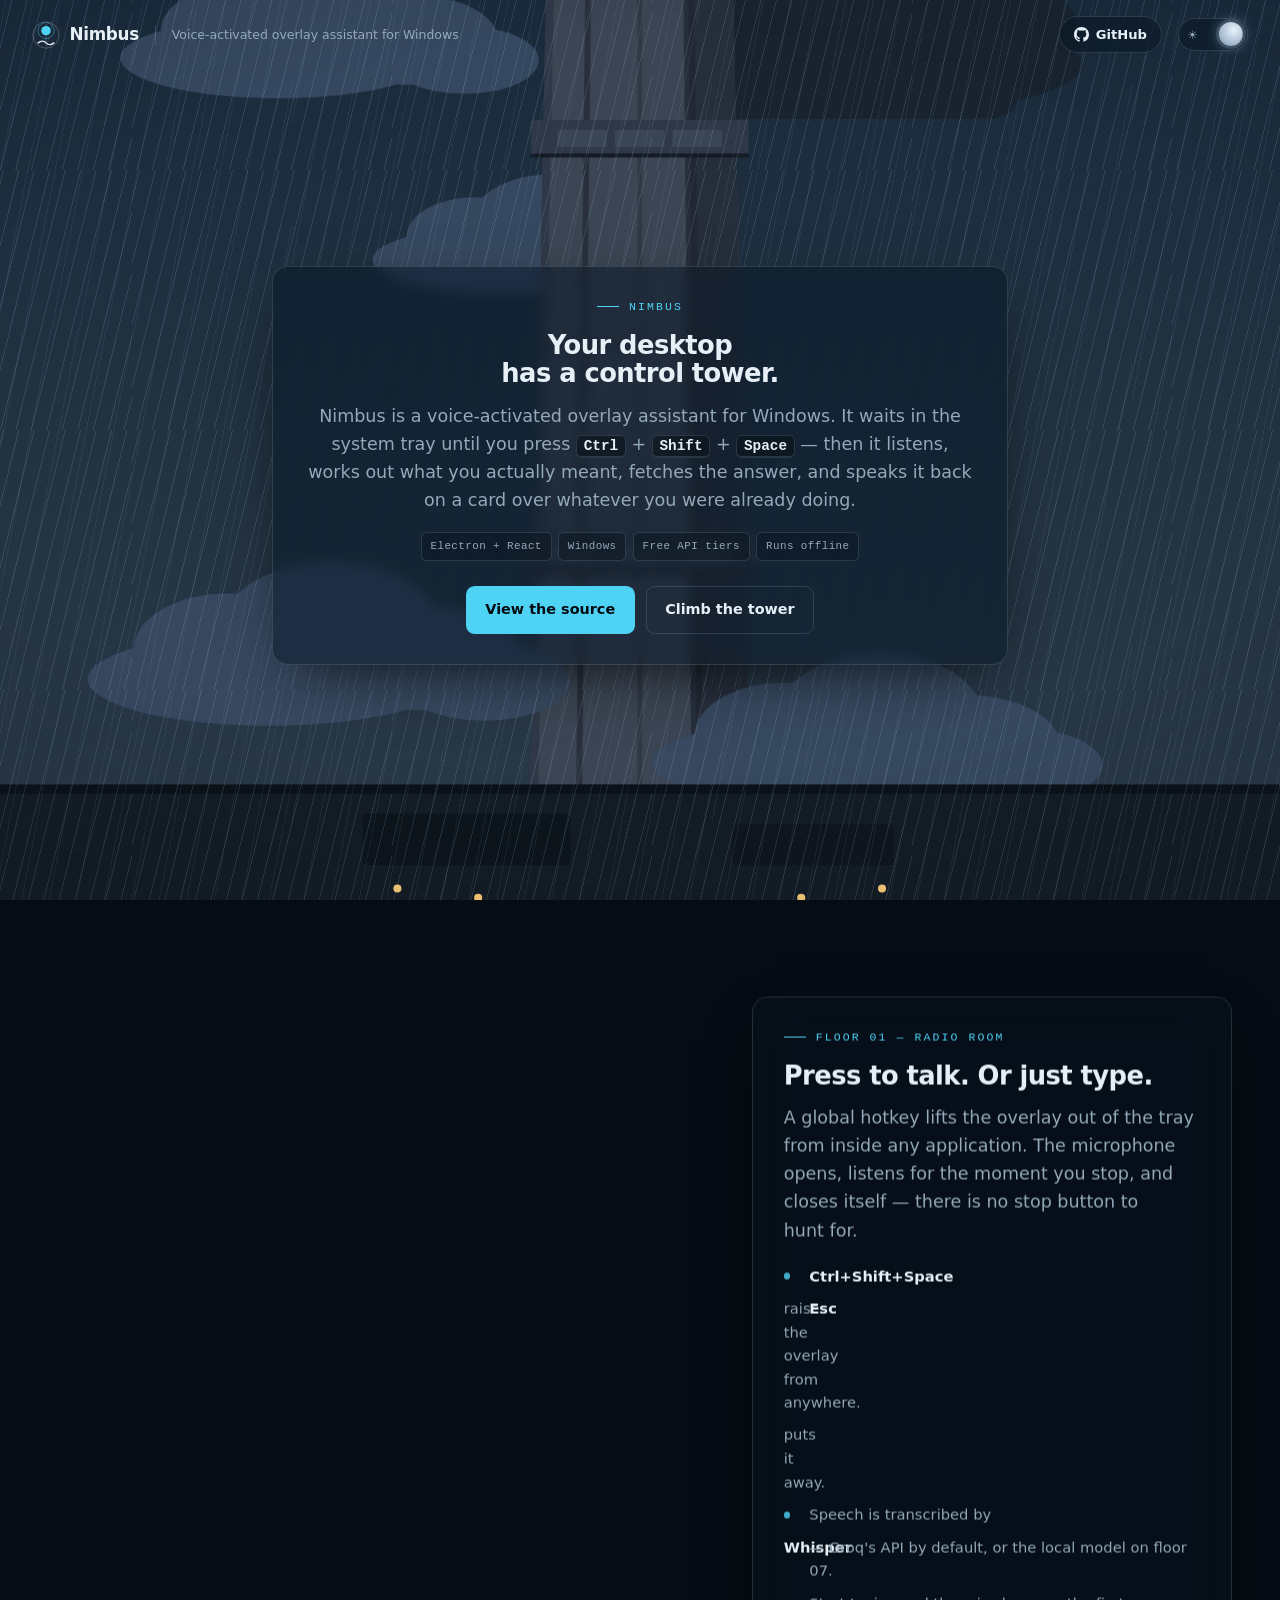
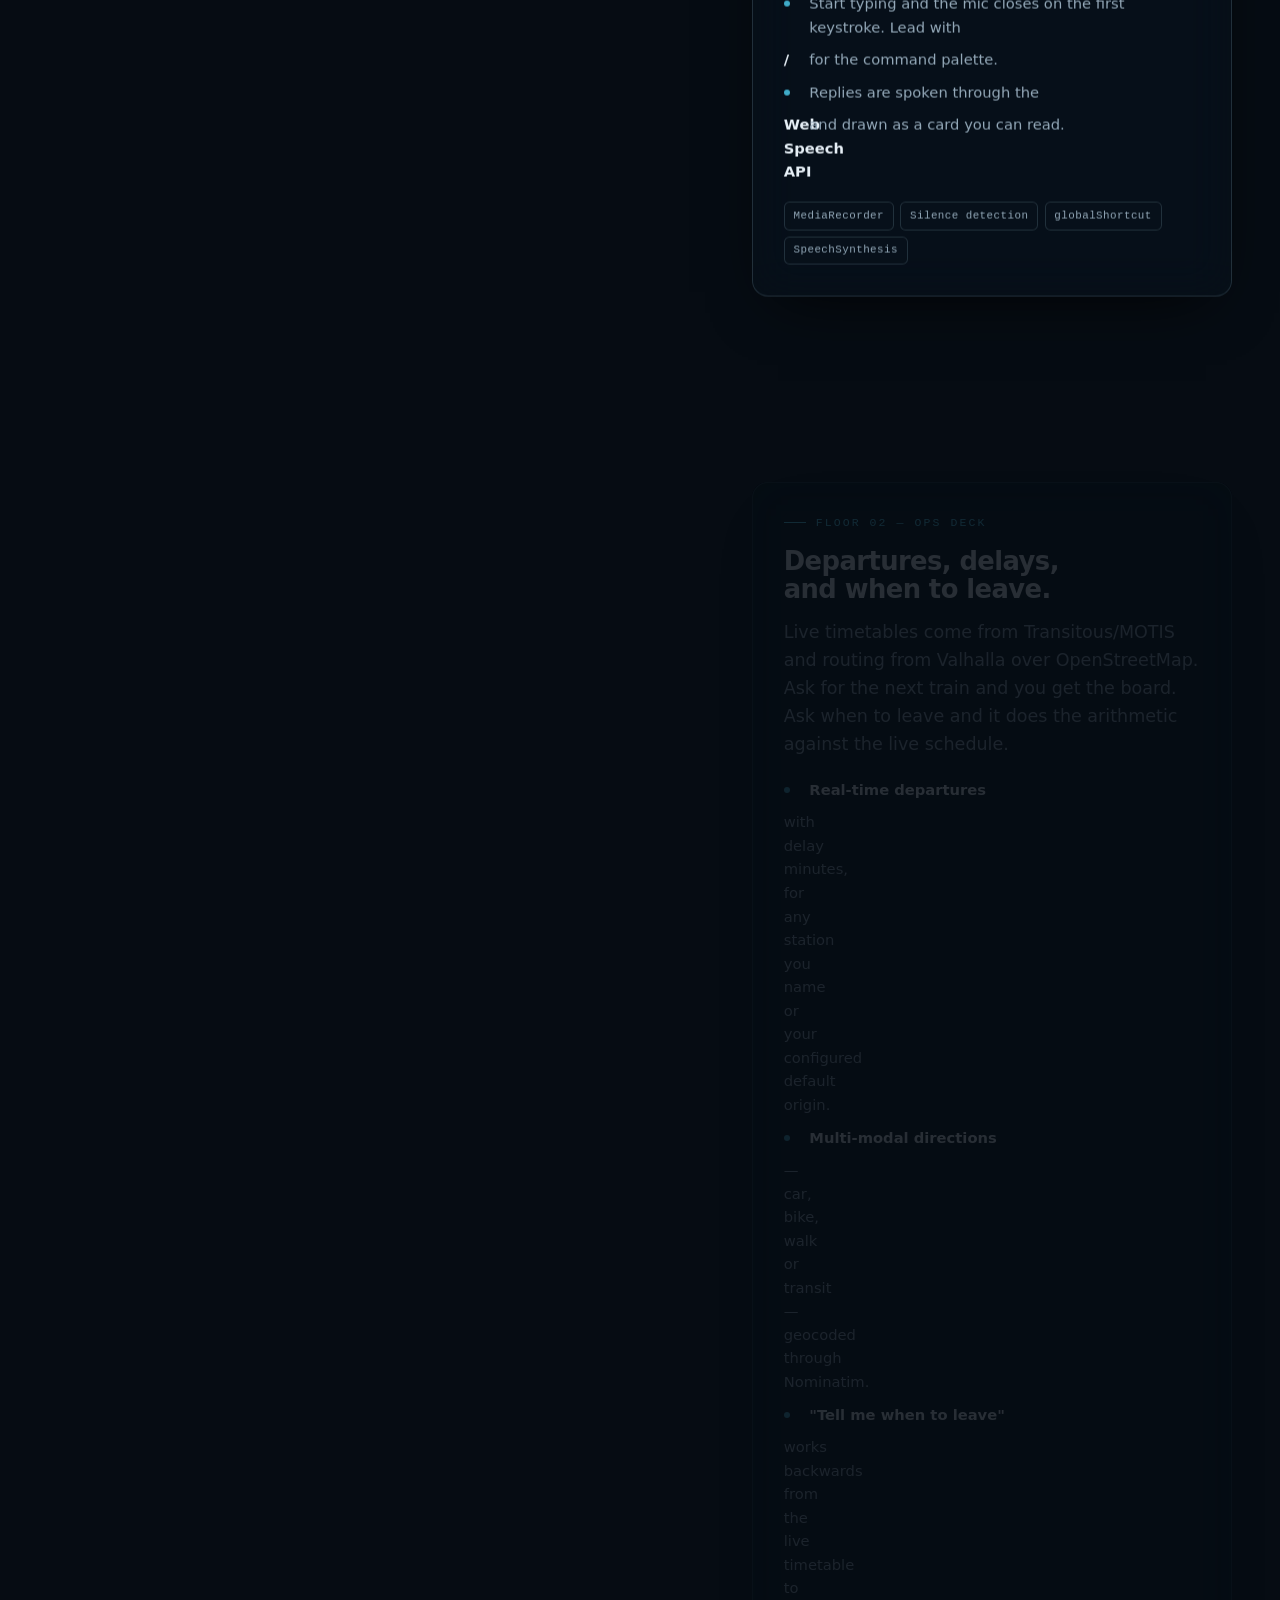
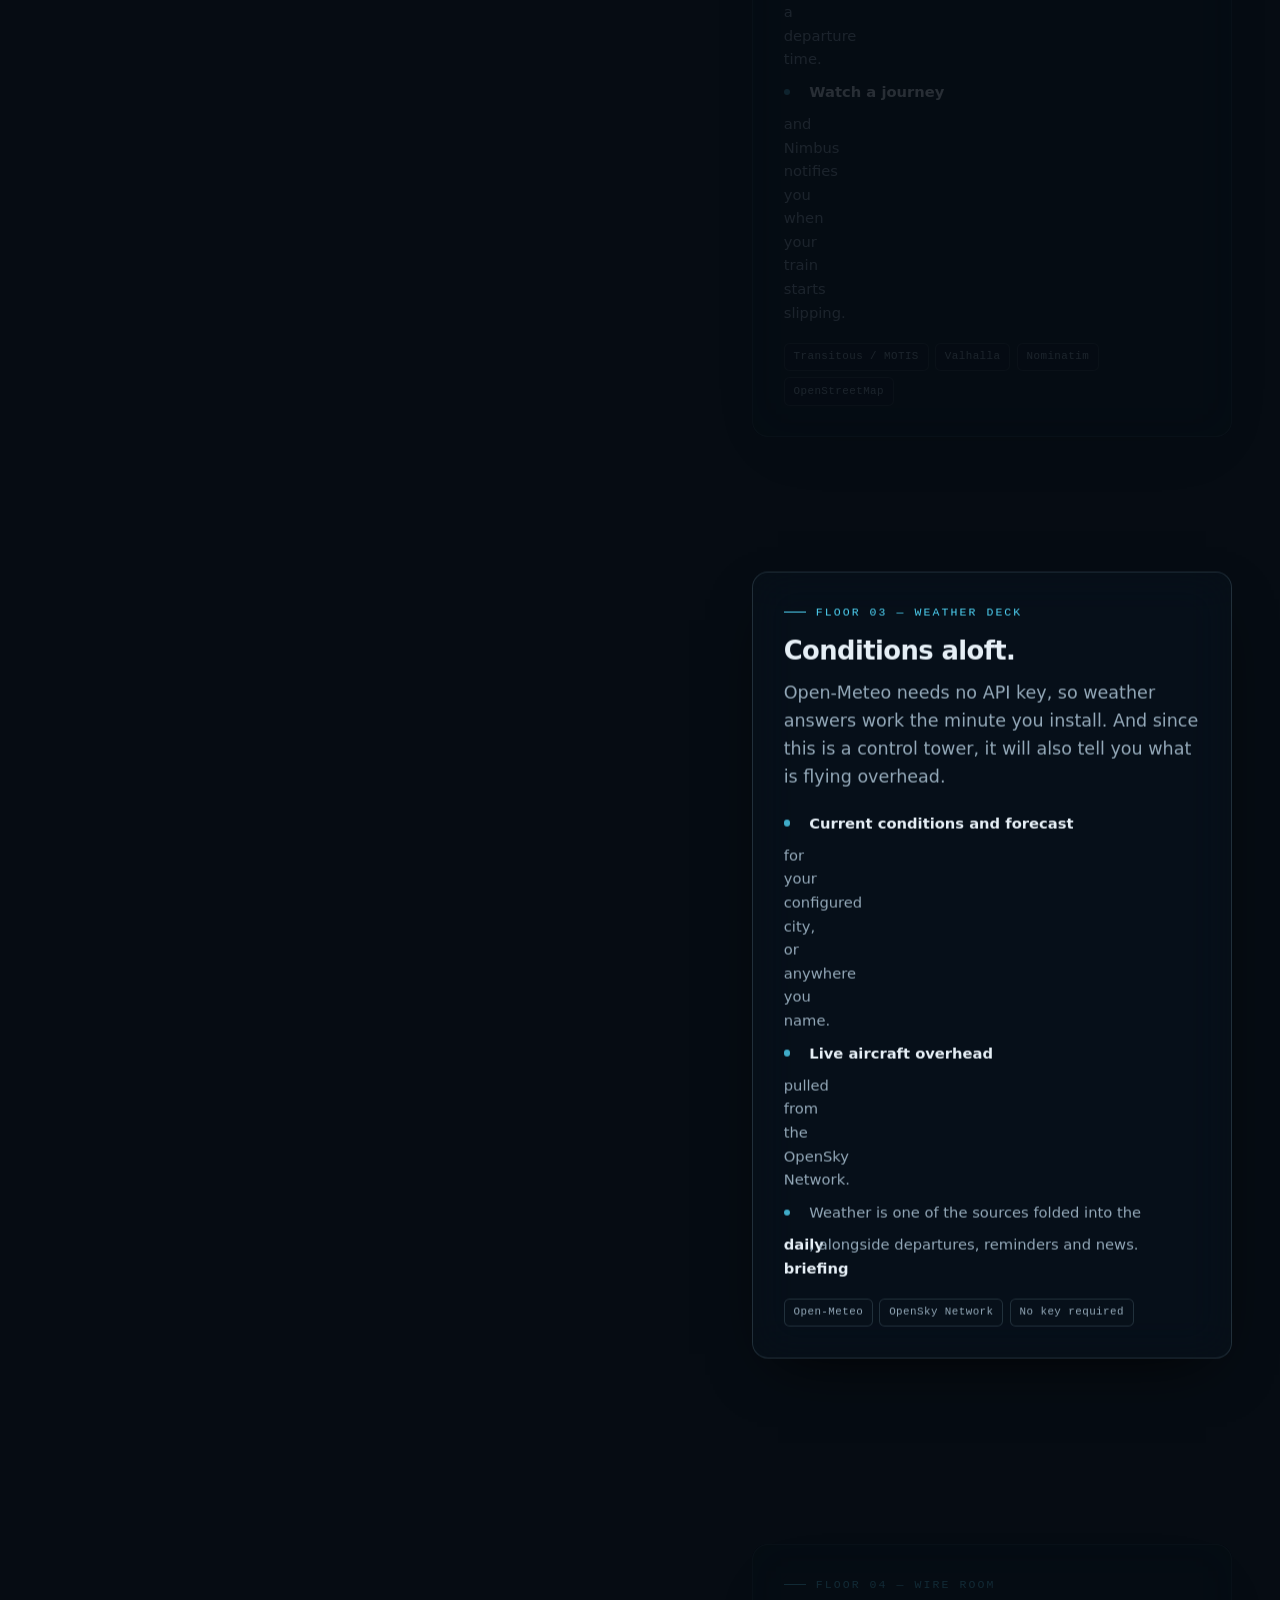
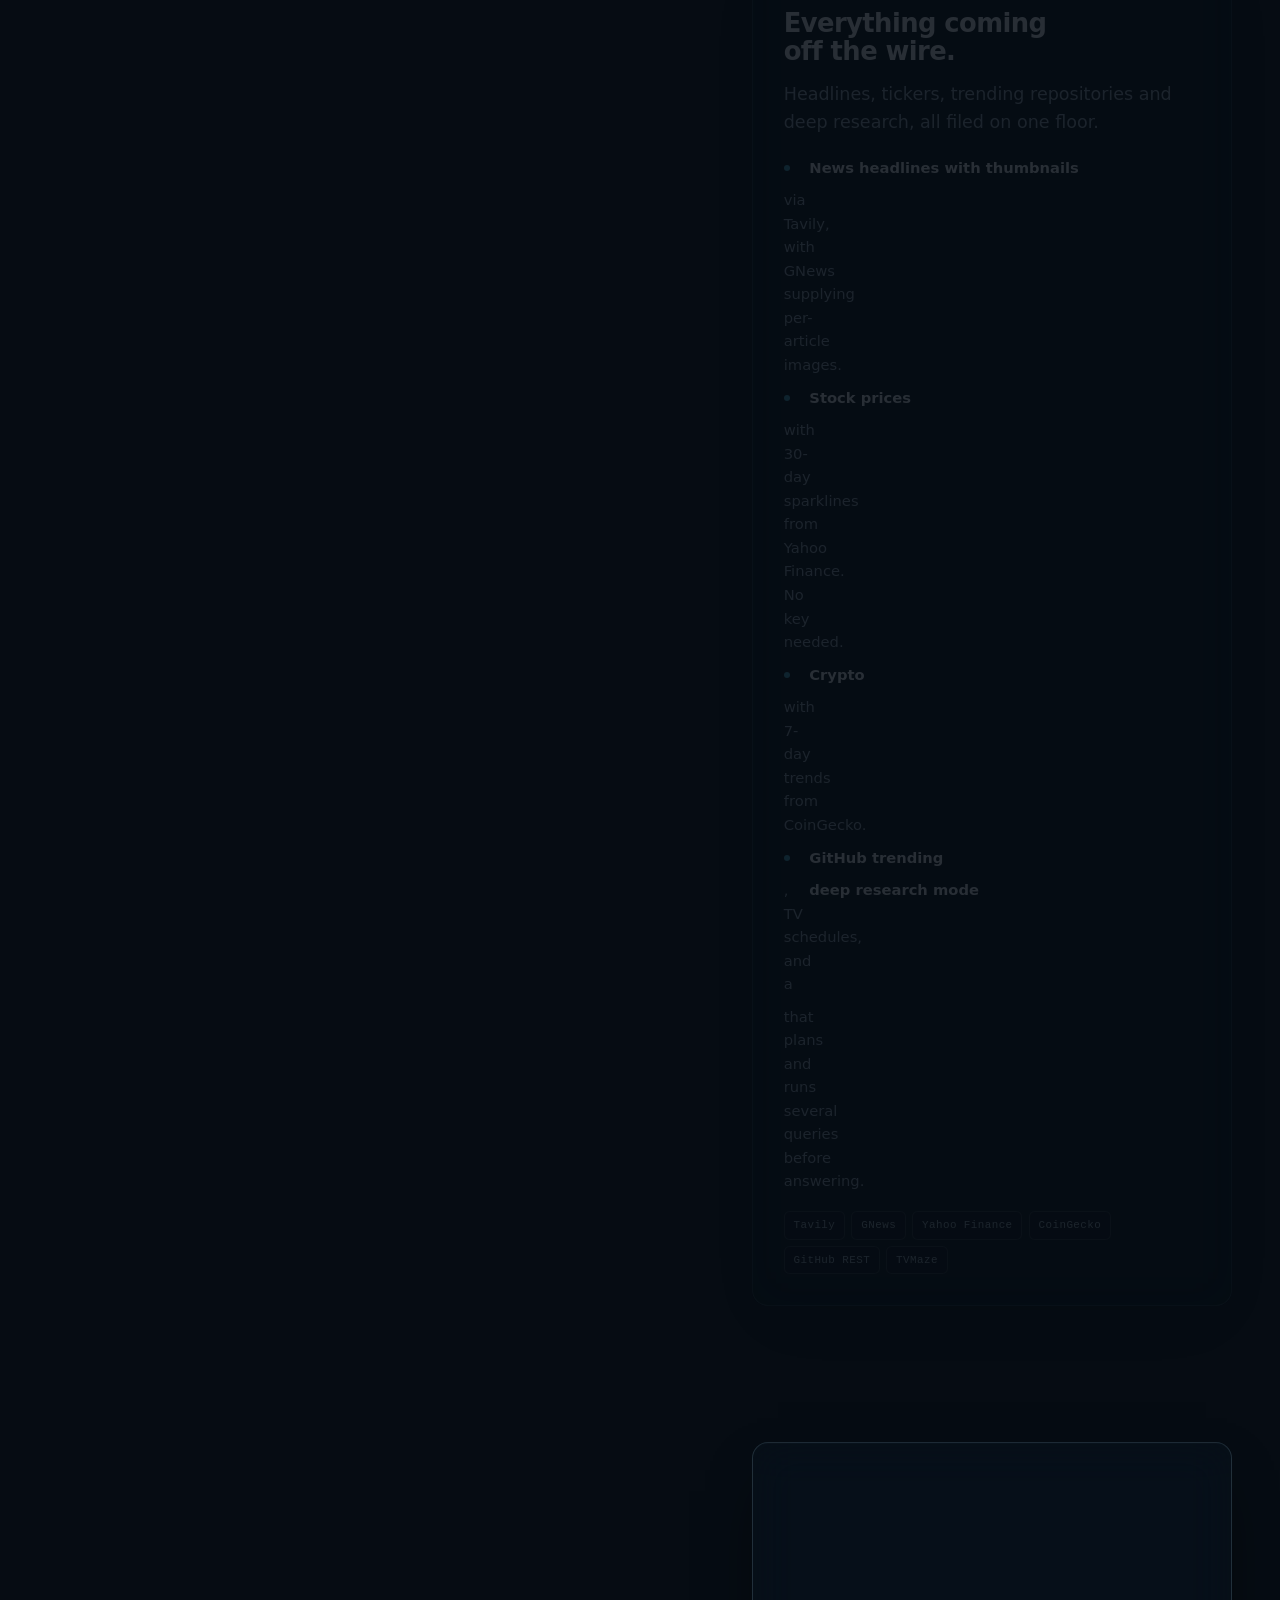
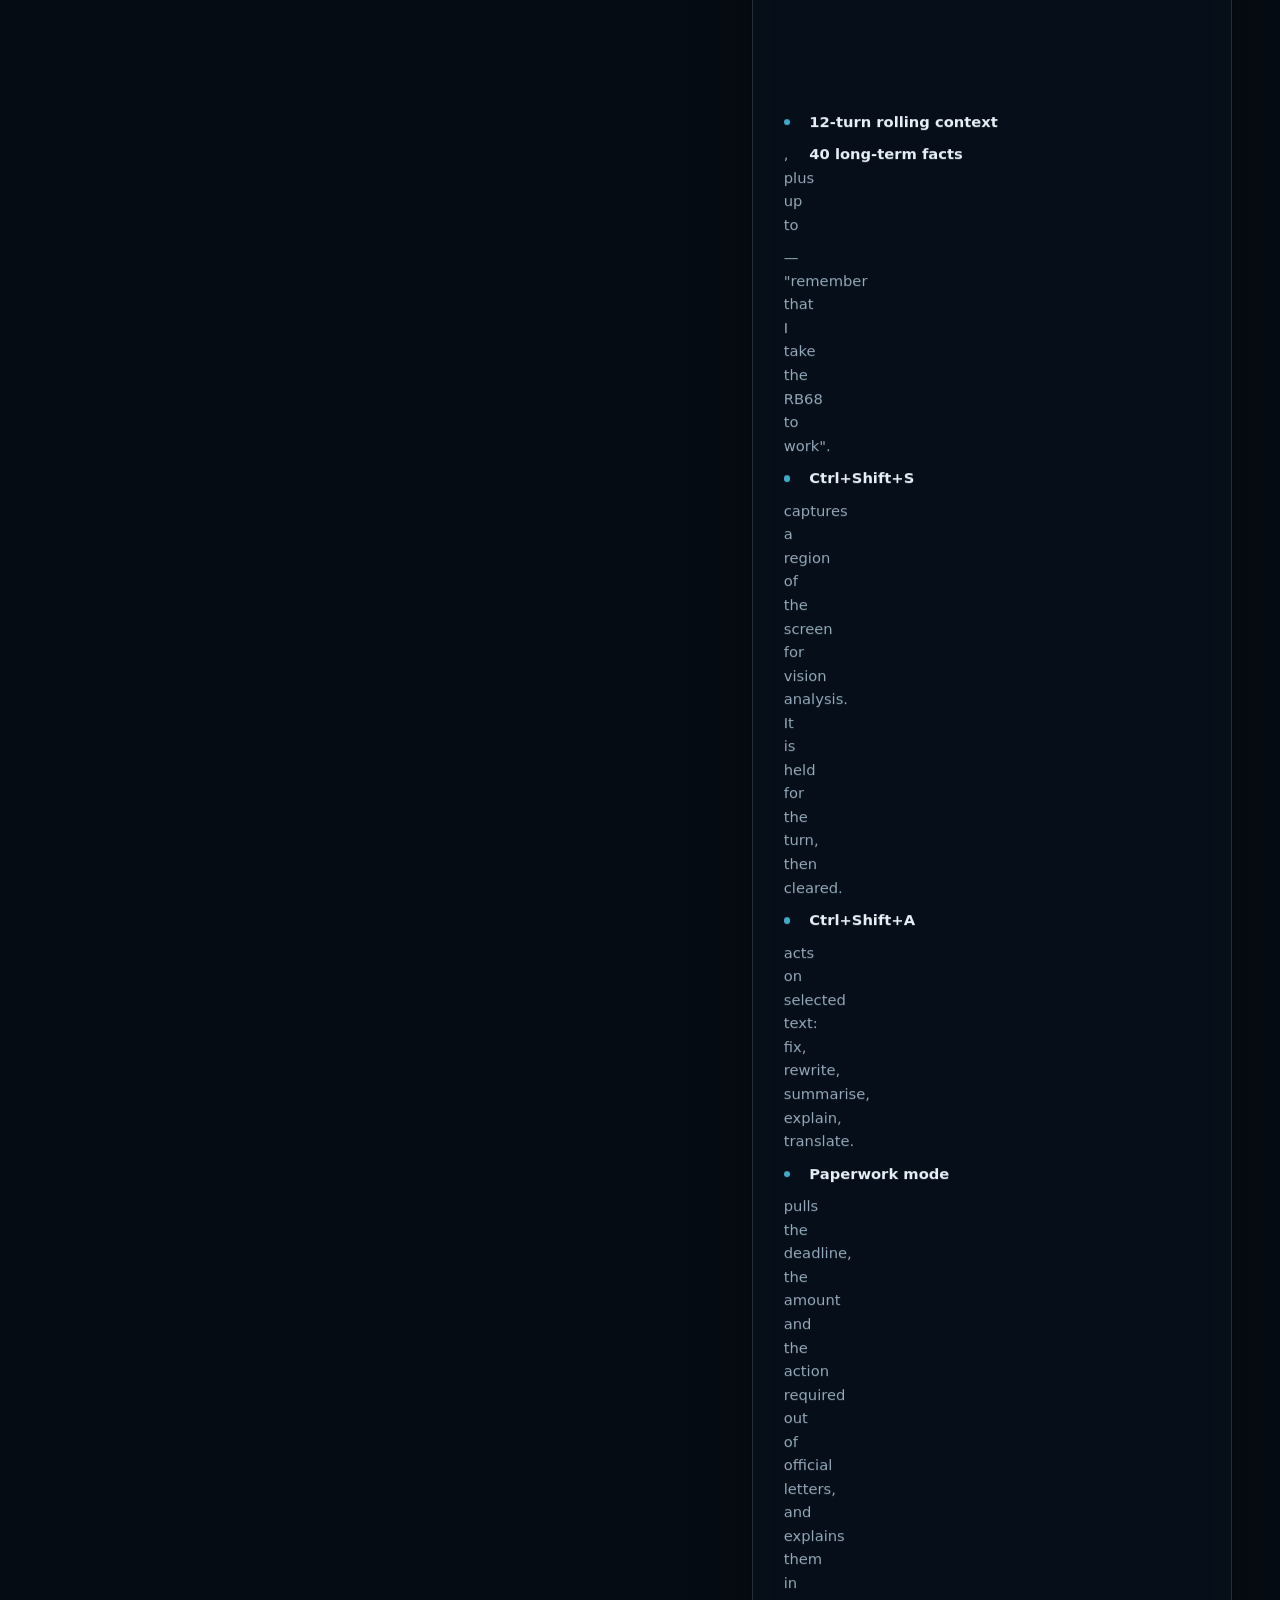
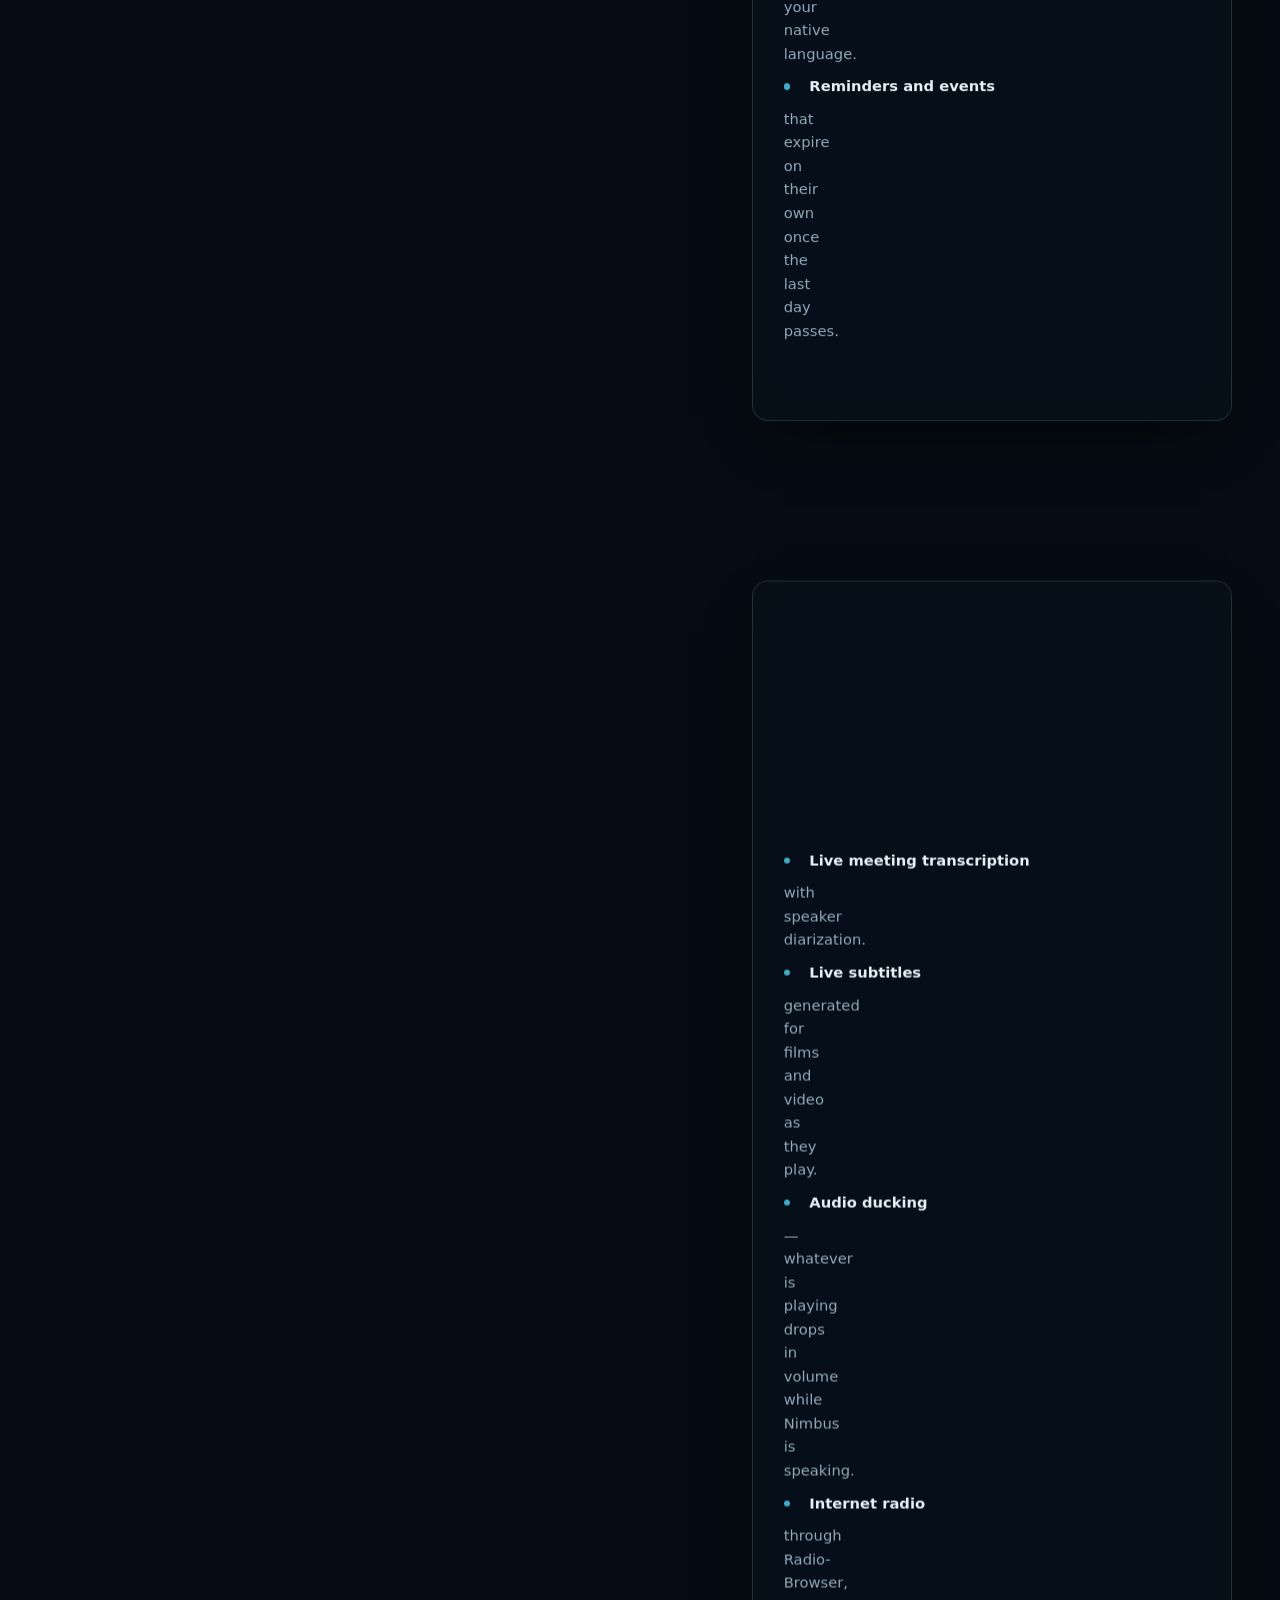
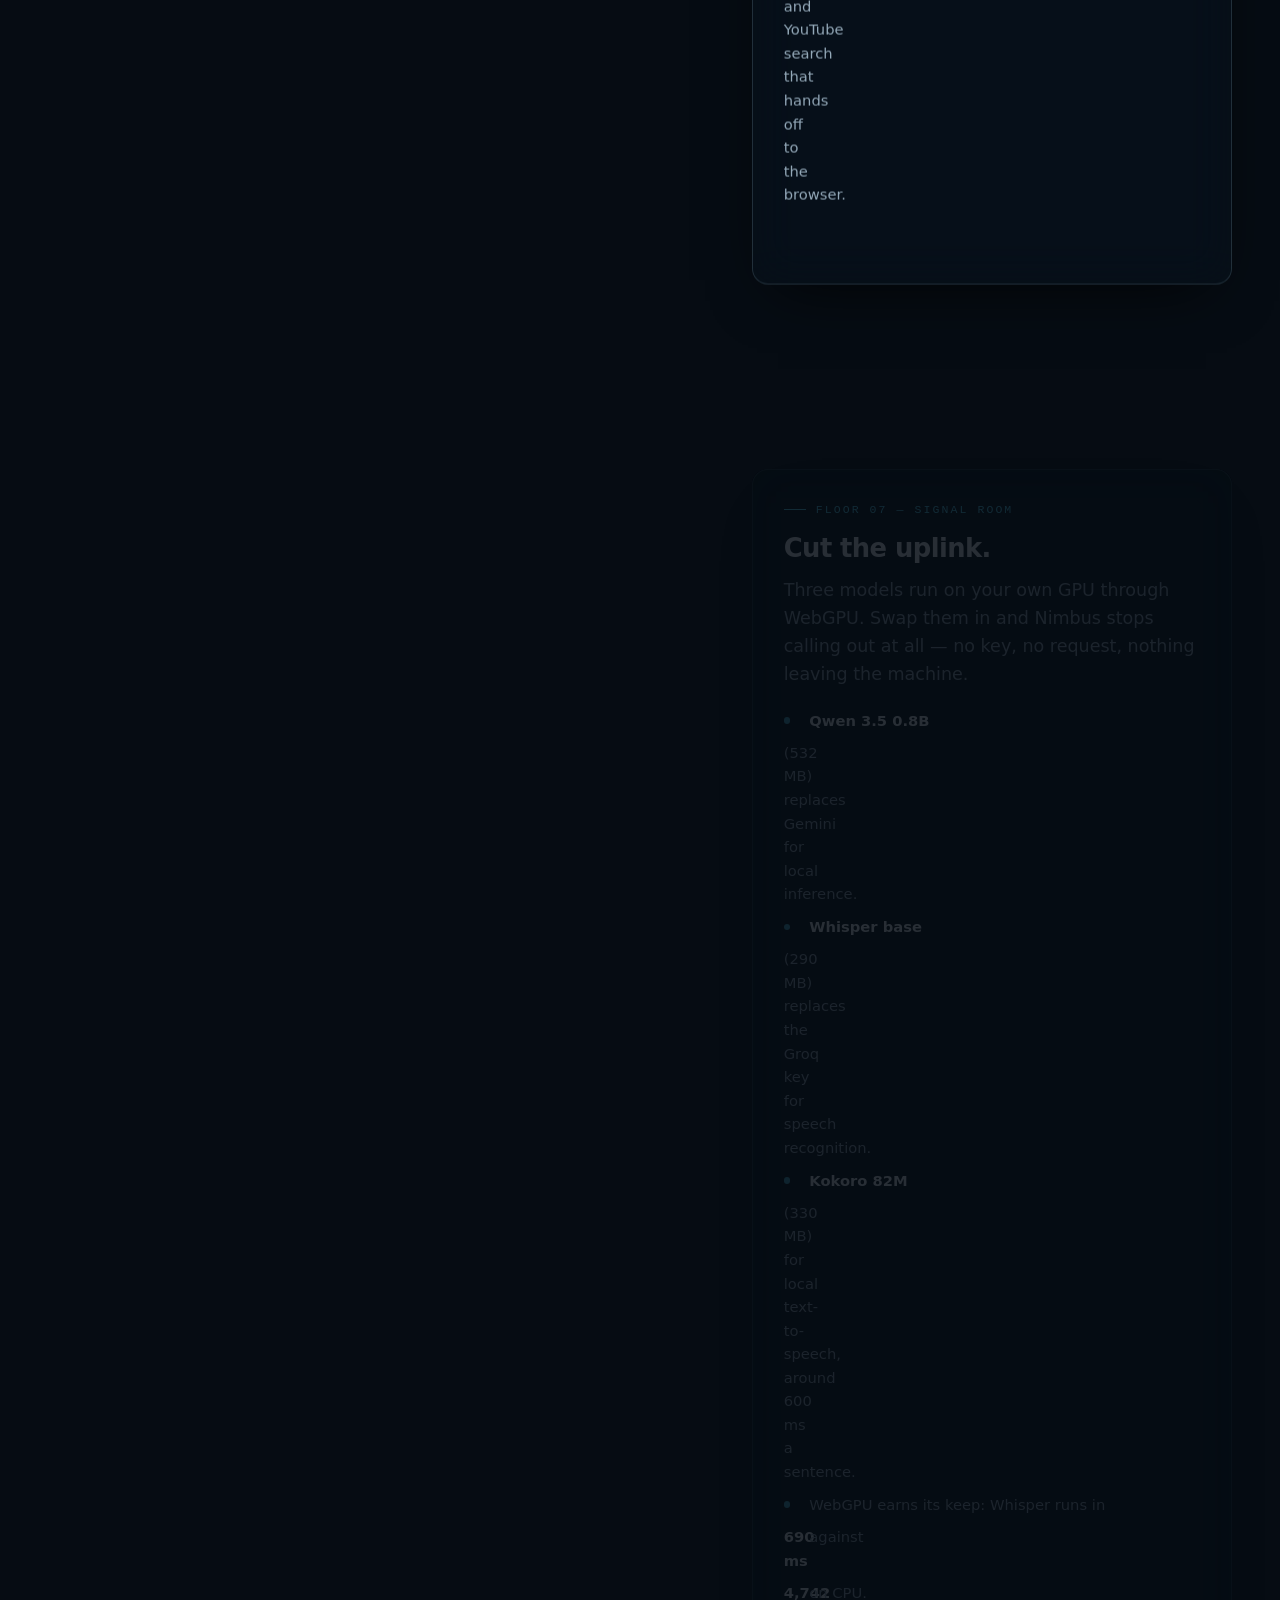
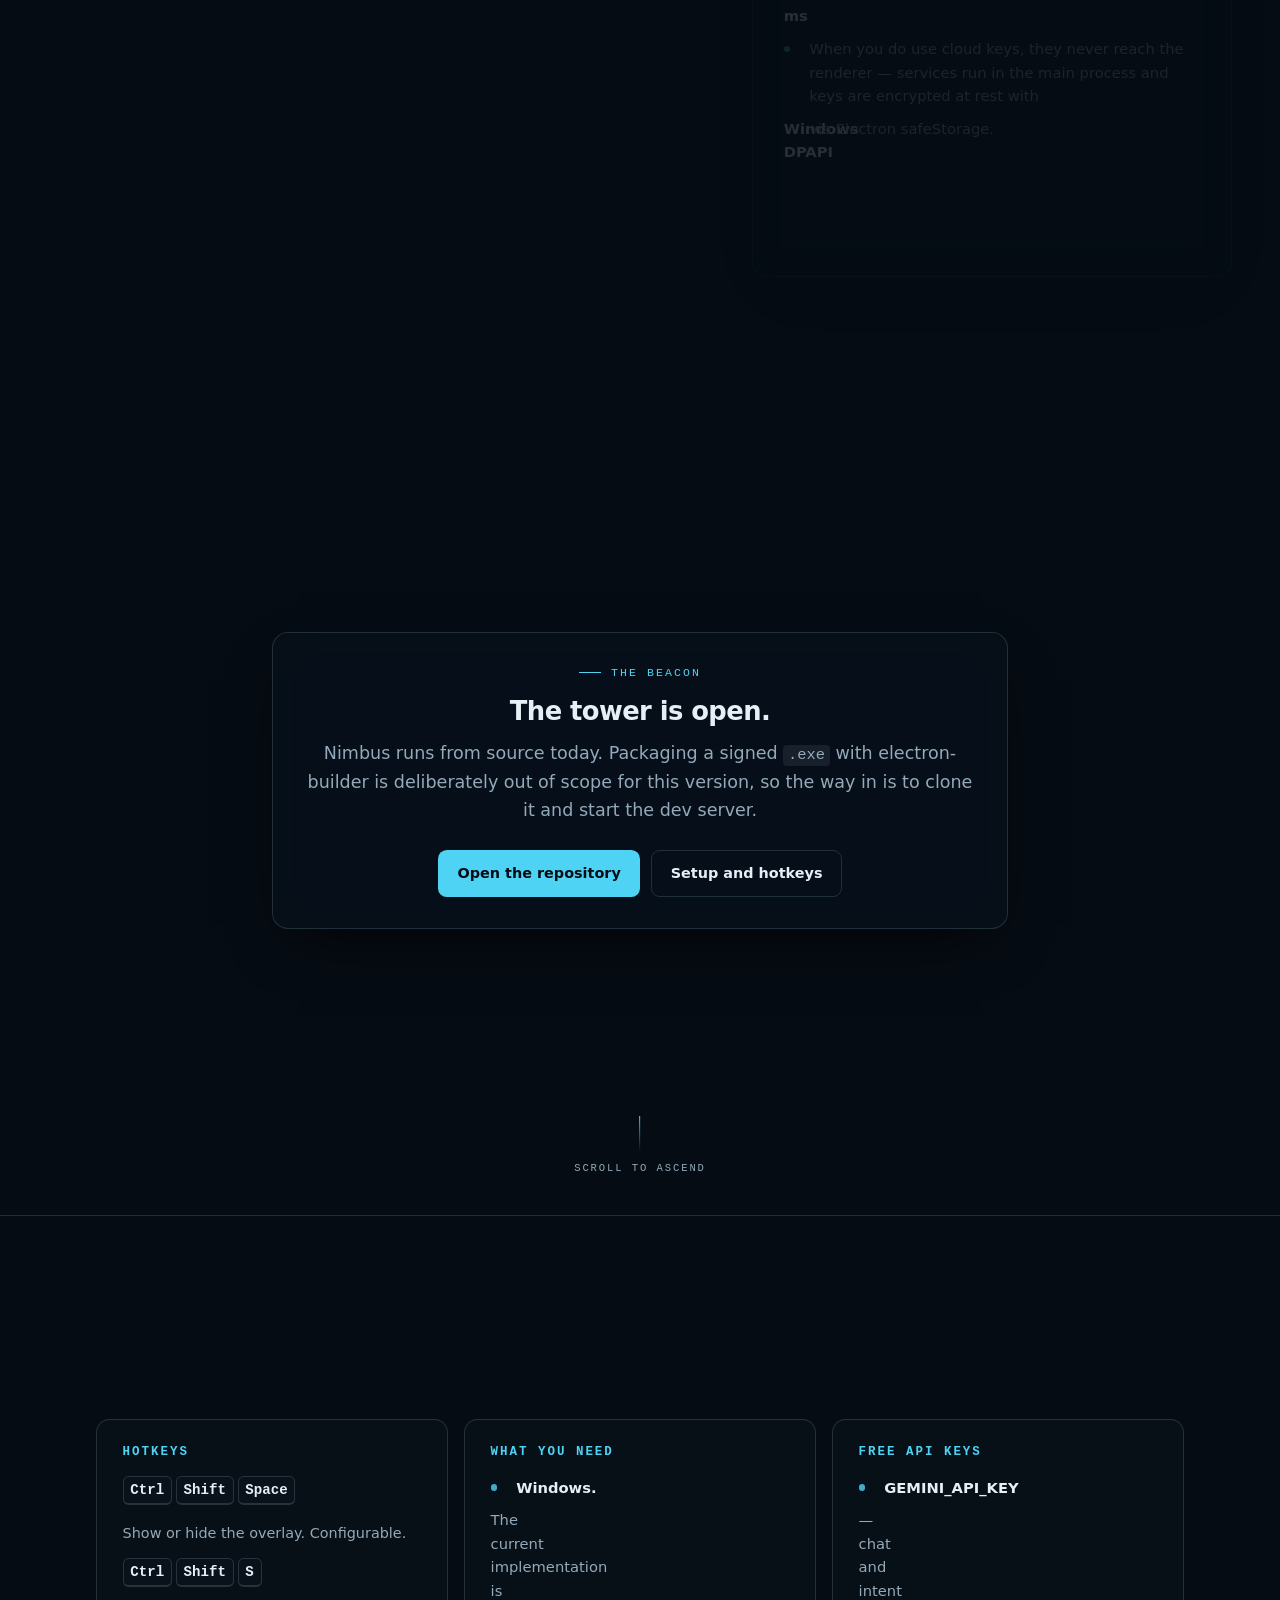
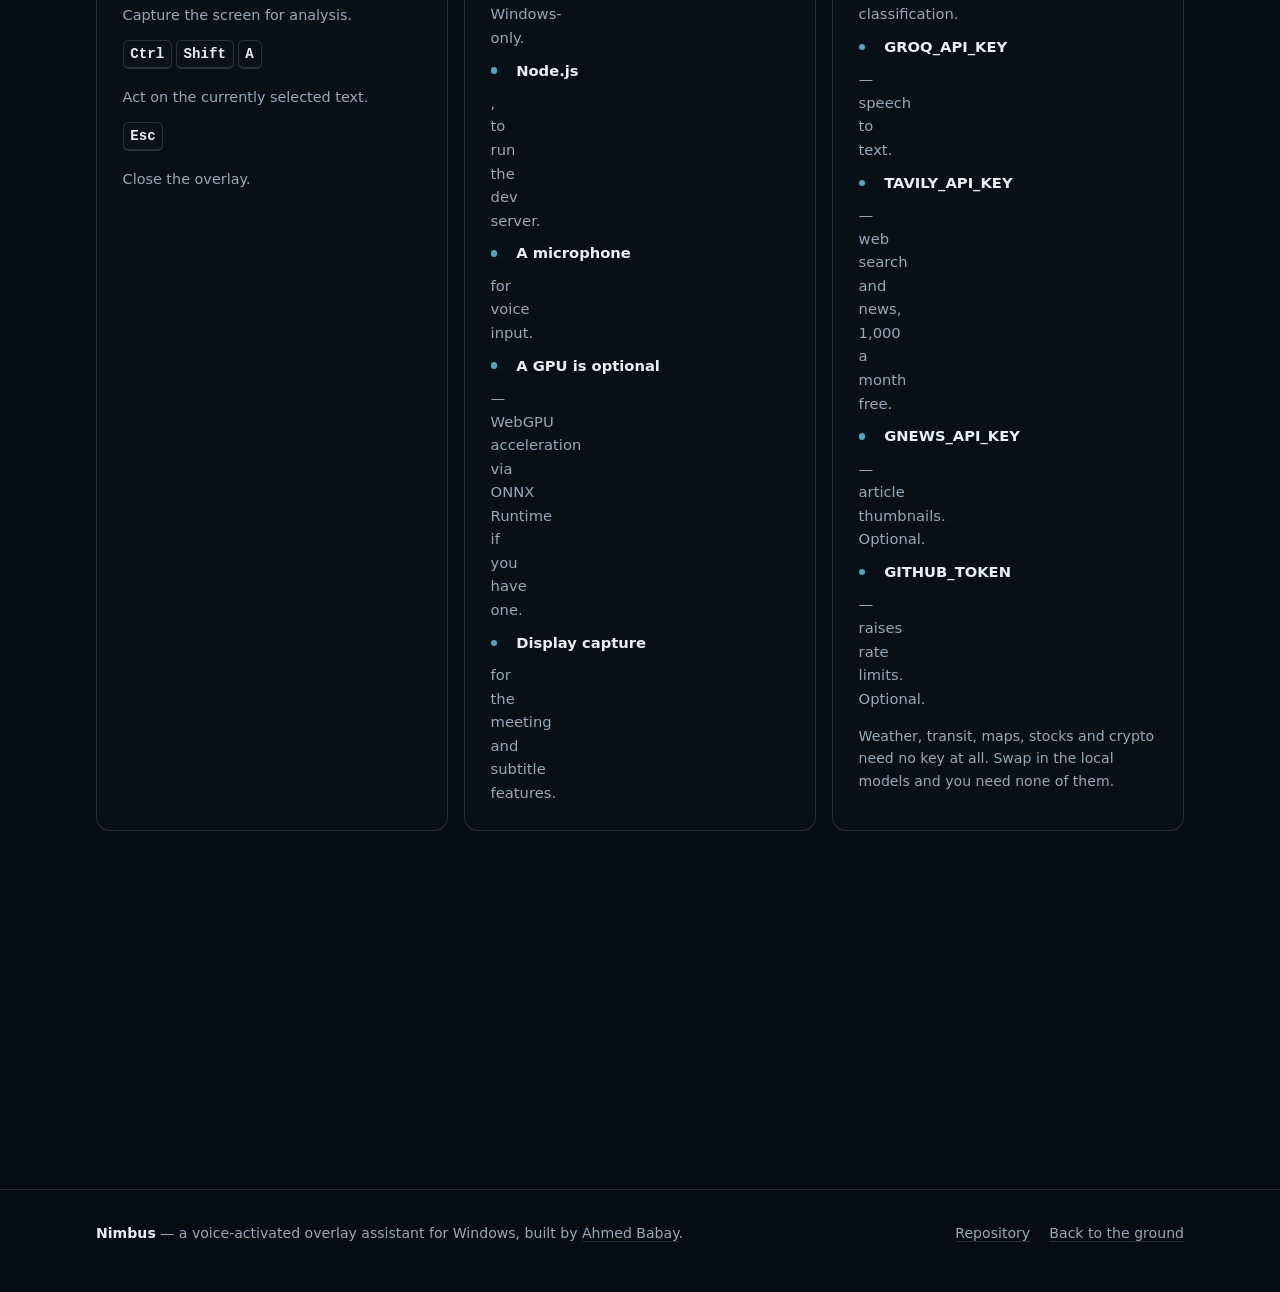
==== commit fbc2284f: "Widen approach shot and resize departure board" ====
--- a/index.html
+++ b/index.html
@@ -24,7 +24,9 @@
     var d = document.documentElement;
     d.classList.add('js');
     var saved = null;
-    try { saved = localStorage.getItem('nimbus-sky'); } catch (e) {}
+    if (/[?&]sky=night/.test(location.search)) saved = 'night';
+    else if (/[?&]sky=day/.test(location.search)) saved = 'day';
+    if (!saved) { try { saved = localStorage.getItem('nimbus-sky'); } catch (e) {} }
     if (saved !== 'day' && saved !== 'night') {
       var h = new Date().getHours();
       var dark = window.matchMedia && window.matchMedia('(prefers-color-scheme: dark)').matches;
@@ -219,7 +221,7 @@
           <rect class="win" data-win="weather" x="562" y="4245" width="77" height="30" rx="3"/>
           <rect class="win" data-win="weather" x="652" y="4245" width="77" height="30" rx="3"/>
           <!-- weather mast -->
-          <path class="t-edge" d="M775 4258 L830 4258 M828 4232 L828 4284" stroke="currentColor" stroke-width="4" fill="none" opacity=".7"/>
+          <path class="st-tedge" d="M775 4258 L830 4258 M828 4232 L828 4284" stroke-width="4" opacity=".7"/>
         </g>
 
         <!-- floor 04 - wire room -->
@@ -265,24 +267,24 @@
         <path class="t-face" d="M522 566 L438 428 L762 428 L678 566 Z"/>
         <path class="glass"  d="M534 552 L460 442 L740 442 L666 552 Z"/>
         <path class="glass-2" d="M534 552 L460 442 L520 442 L560 552 Z" opacity=".55"/>
-        <path class="t-edge" d="M600 442 L600 552 M520 442 L544 552 M680 442 L656 552"
-              stroke="currentColor" stroke-width="4" fill="none" opacity=".55"/>
+        <path class="st-tedge" d="M600 442 L600 552 M520 442 L544 552 M680 442 L656 552"
+              stroke-width="4" opacity=".55"/>
 
         <rect class="t-band" x="422" y="404" width="356" height="26" rx="8"/>
         <rect class="t-edge" x="416" y="396" width="368" height="10" rx="5"/>
 
         <!-- roof railing -->
-        <path class="t-edge" d="M432 396 L432 376 M478 396 L478 376 M524 396 L524 376
+        <path class="st-tedge" d="M432 396 L432 376 M478 396 L478 376 M524 396 L524 376
                                 M570 396 L570 376 M616 396 L616 376 M662 396 L662 376
                                 M708 396 L708 376 M754 396 L754 376 M426 378 L758 378"
-              stroke="currentColor" stroke-width="3.4" fill="none" opacity=".8"/>
+              stroke-width="3.4" opacity=".8"/>
 
         <!-- mast and aerials -->
         <rect class="t-edge" x="594" y="292" width="12" height="112" rx="3"/>
-        <path class="t-edge" d="M560 348 L640 348 M572 322 L628 322"
-              stroke="currentColor" stroke-width="3.4" fill="none" opacity=".85"/>
-        <path class="t-edge" d="M600 292 L560 236 M600 292 L648 244"
-              stroke="currentColor" stroke-width="2.6" fill="none" opacity=".5"/>
+        <path class="st-tedge" d="M560 348 L640 348 M572 322 L628 322"
+              stroke-width="3.4" opacity=".85"/>
+        <path class="st-tedge" d="M600 292 L560 236 M600 292 L648 244"
+              stroke-width="2.6" opacity=".5"/>
 
         <!-- ---------------- the beacon ---------------- -->
         <g transform="translate(600 276)">
@@ -332,6 +334,16 @@
       <div class="cutaway__body">
         <div class="dioramas" id="dioramas">
 
+          <svg width="0" height="0" aria-hidden="true" focusable="false" style="position:absolute">
+            <defs>
+              <radialGradient id="lampGrad">
+                <stop offset="0" class="lamp-0"/>
+                <stop offset=".5" class="lamp-1"/>
+                <stop offset="1" class="lamp-2"/>
+              </radialGradient>
+            </defs>
+          </svg>
+
           <!-- ---------- 01 RADIO ROOM ---------- -->
           <figure class="diorama" data-floor="radio">
             <div class="diorama__world">
@@ -520,7 +532,7 @@
                   <rect class="r-sky-2" x="60" y="228" width="300" height="62"/>
                   <ellipse class="r-cloud" cx="150" cy="112" rx="70" ry="26"/>
                   <ellipse class="r-cloud" cx="286" cy="160" rx="86" ry="28"/>
-                  <rect class="r-metal2" x="52" y="32" width="316" height="266" rx="8" fill="none" stroke="currentColor" stroke-width="12"/>
+                  <rect class="st-metal2" x="52" y="32" width="316" height="266" rx="8" stroke-width="12"/>
                   <path class="r-metal2" d="M206 40 L214 40 L214 290 L206 290 Z"/>
                   <rect class="r-wall2" x="0" y="360" width="800" height="140"/>
                   <rect class="r-shadow" x="0" y="352" width="800" height="14"/>
@@ -823,7 +835,7 @@
                   </g>
                   <rect class="r-sky-1" x="34" y="46" width="180" height="140" rx="5"/>
                   <ellipse class="r-cloud" cx="110" cy="106" rx="56" ry="20"/>
-                  <rect class="r-metal2" x="26" y="38" width="196" height="156" rx="7" fill="none" stroke="currentColor" stroke-width="10"/>
+                  <rect class="st-metal2" x="26" y="38" width="196" height="156" rx="7" stroke-width="10"/>
                   <rect class="r-shadow" x="0" y="360" width="800" height="14"/>
                 </svg>
               </div>
--- a/assets/css/core.css
+++ b/assets/css/core.css
@@ -144,6 +144,9 @@
 html {
   -webkit-text-size-adjust: 100%;
   scroll-behavior: smooth;
+  /* clip, not hidden: `overflow: hidden` would make this a scroll
+     container and break `position: sticky` on the stage */
+  overflow-x: clip;
 }
 
 body {
@@ -153,7 +156,6 @@
   font-family: var(--font);
   font-size: clamp(1rem, .96rem + .2vw, 1.075rem);
   line-height: 1.6;
-  overflow-x: hidden;
   -webkit-font-smoothing: antialiased;
   transition: background-color .6s var(--ease), color .6s var(--ease);
 }
--- a/assets/css/scene.css
+++ b/assets/css/scene.css
@@ -76,6 +76,8 @@
 .t-face, .t-side, .t-rib, .t-edge, .t-band {
   transition: fill .6s var(--ease);
 }
+
+.st-tedge { stroke: var(--t-edge); fill: none; transition: stroke .6s var(--ease); }
 
 .glass   { fill: var(--glass); transition: fill .6s var(--ease); }
 .glass-2 { fill: var(--glass-2); transition: fill .6s var(--ease); }
@@ -279,13 +281,18 @@
 .dioramas {
   position: absolute; inset: 0;
   z-index: 3;
+}
+
+/* The perspective lives here, not on .dioramas. A plain element
+   between the perspective holder and the transformed layers would
+   flatten the 3D context, and translateZ would quietly do nothing
+   while the counter-scale still applied - which magnifies the far
+   layers and shrinks the foreground. */
+.diorama {
+  position: absolute; inset: 0;
+  margin: 0;
   perspective: 1000px;
   perspective-origin: 50% 50%;
-}
-
-.diorama {
-  position: absolute; inset: 0;
-  margin: 0;
   opacity: 0;
   visibility: hidden;
   transition: opacity .5s var(--ease), visibility .5s;
@@ -459,3 +466,7 @@
   }
   .fogbank { display: none; }
 }
+
+/* Cloud decks. No paint of their own - this is the hook app.js
+   moves each deck by, at its own share of the camera travel. */
+.band { will-change: transform; }
--- a/assets/css/rooms.css
+++ b/assets/css/rooms.css
@@ -33,7 +33,8 @@
 .st-ink    { stroke: var(--r-ink); fill: none; }
 .st-accent { stroke: var(--r-accent); fill: none; }
 .st-dark   { stroke: var(--r-dark); fill: none; }
-.st-line, .st-metal, .st-brass, .st-ink, .st-accent, .st-dark {
+.st-metal2 { stroke: var(--r-metal2); fill: none; }
+.st-line, .st-metal, .st-brass, .st-ink, .st-accent, .st-dark, .st-metal2 {
   transition: stroke .6s var(--ease);
 }
 
@@ -42,11 +43,13 @@
 .r-sky-2 { fill: var(--sky-3); transition: fill .6s var(--ease); }
 .r-cloud { fill: var(--cloud-a); opacity: calc(var(--cloud-op) * .9); transition: fill .6s var(--ease); }
 
-/* pooled lamplight, much stronger at night */
-.lamplight {
-  fill: var(--r-lamp);
-  transition: fill .6s var(--ease);
-}
+/* Pooled lamplight. A flat ellipse reads as a smudge, so this is a
+   shared radial gradient (defined once in the markup) that actually
+   falls off at the edges. Much stronger at night. */
+.lamp-0 { stop-color: var(--r-lamp); }
+.lamp-1 { stop-color: var(--r-lamp); stop-opacity: .4; }
+.lamp-2 { stop-color: var(--r-lamp); stop-opacity: 0; }
+.lamplight { fill: url(#lampGrad); }
 
 /* ---------------------------------------------------------- 01 radio room */
 .wave rect {
@@ -91,8 +94,8 @@
 /* split-flap departure board */
 .flapboard {
   position: absolute;
-  left: 8%; top: 20%;
-  width: 56%;
+  left: 5%; top: 16%;
+  width: 48%;
   padding: .5rem;
   border-radius: .3rem;
   background: #12161c;
@@ -139,7 +142,7 @@
 }
 .flap--on { color: #7ff0c4; }
 .flap--late { color: #ff9c6b; }
-.flap.is-turning { animation: flapTurn .11s linear; }
+.flap.is-turning { animation: flapTurn .12s linear infinite; }
 @keyframes flapTurn {
   0%   { transform: perspective(60px) rotateX(0deg); filter: brightness(1); }
   49%  { transform: perspective(60px) rotateX(-78deg); filter: brightness(.45); }
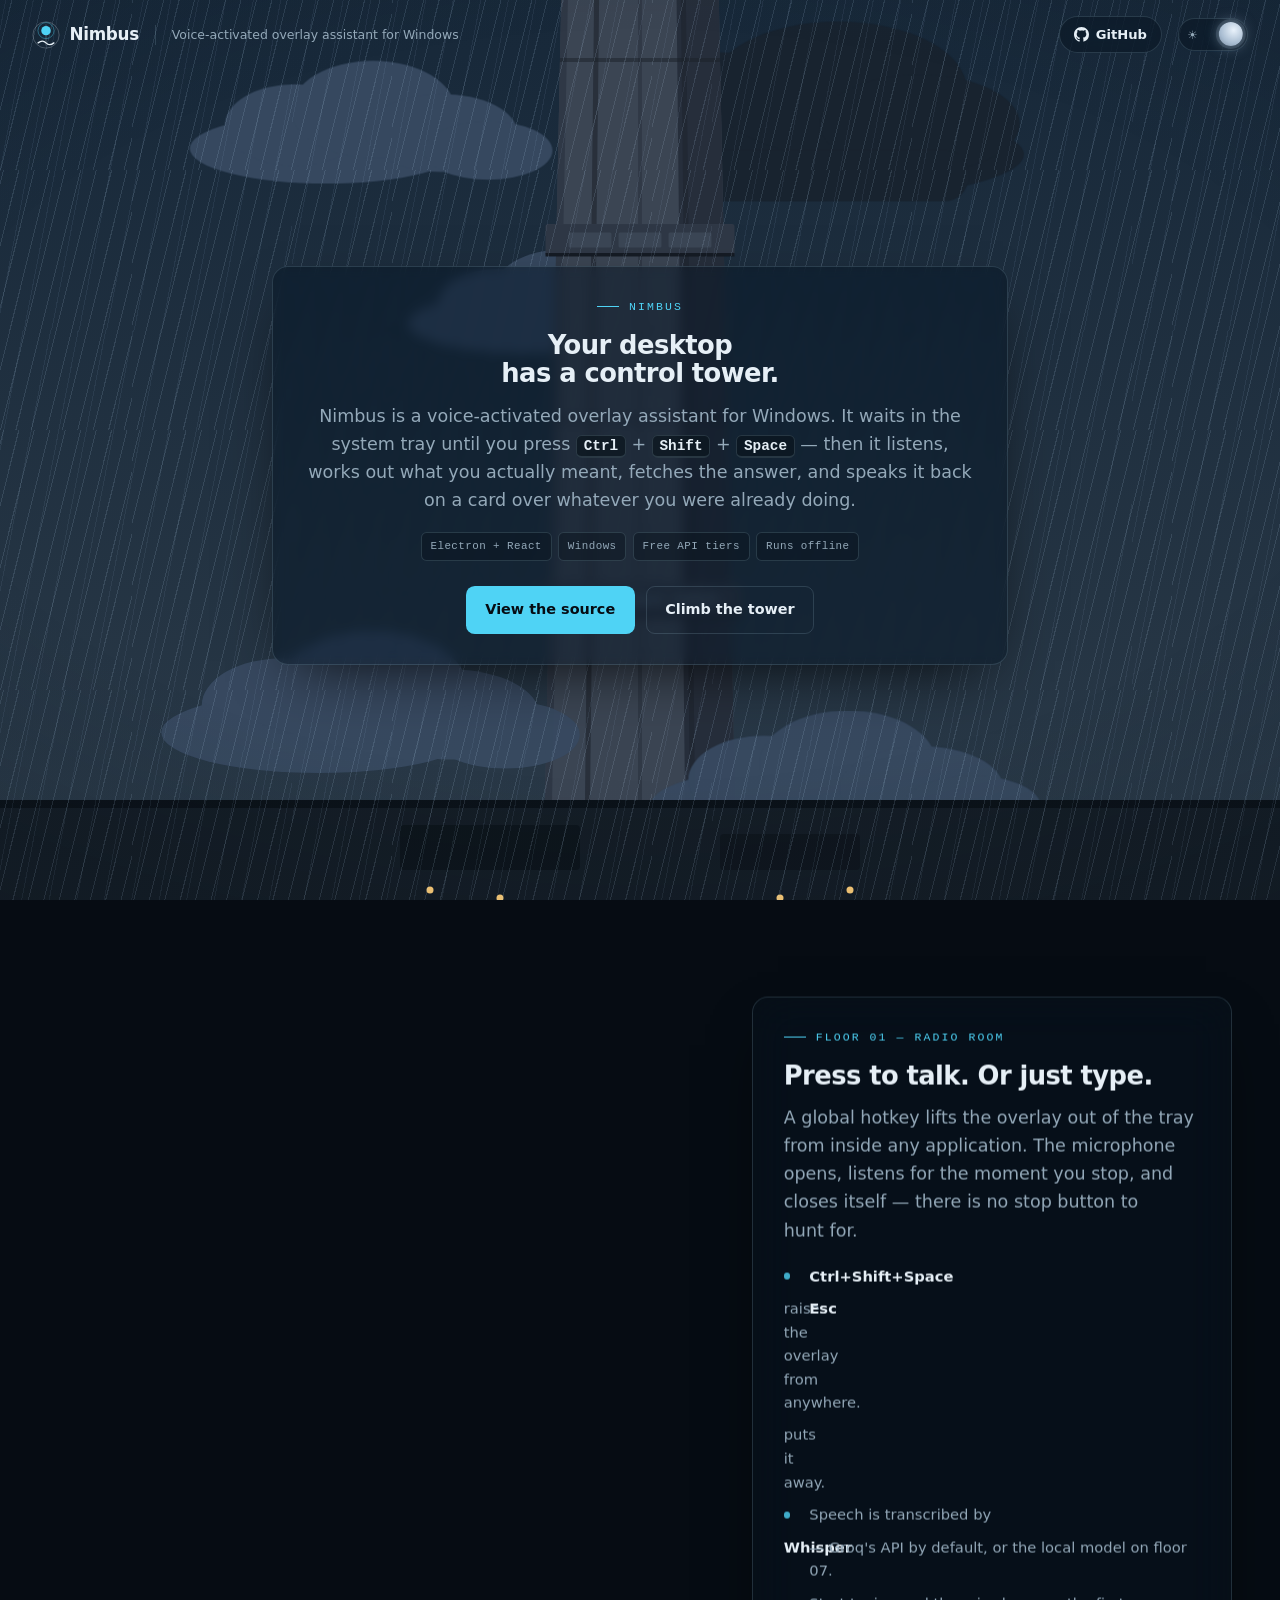
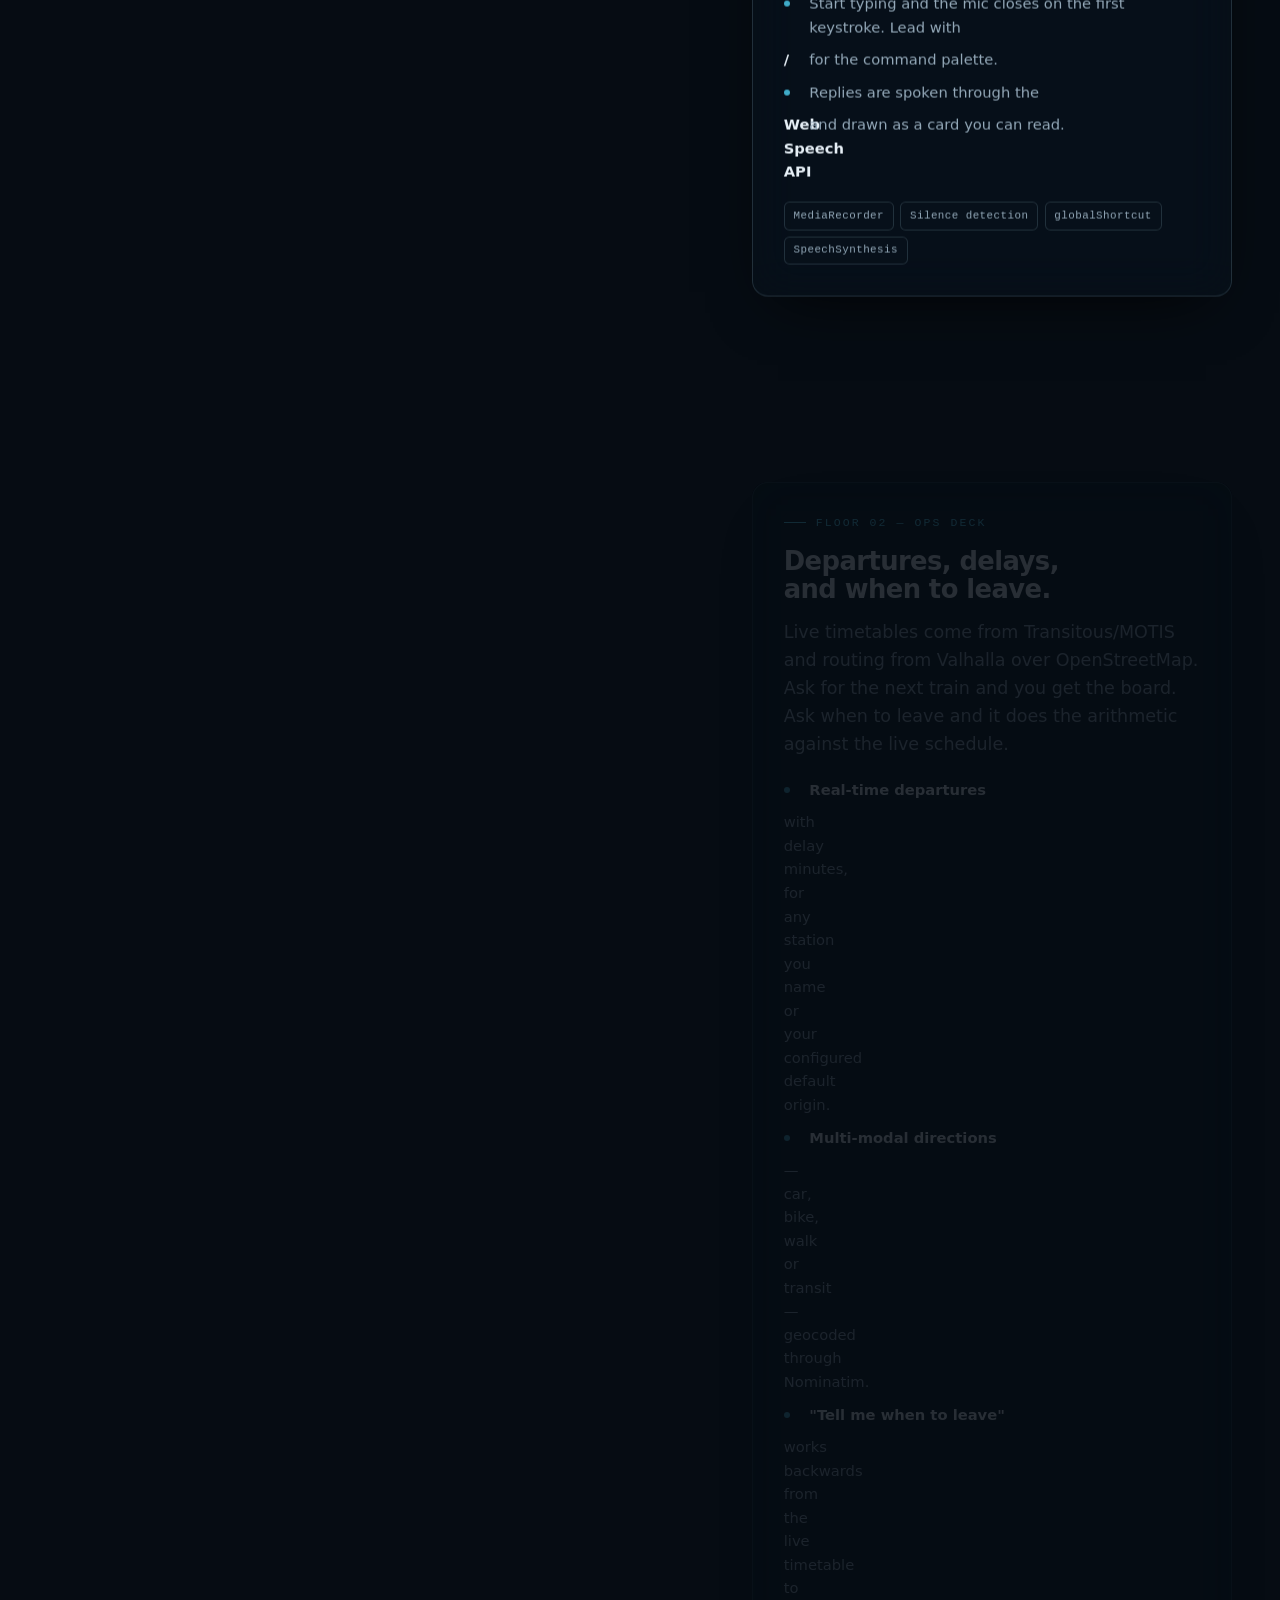
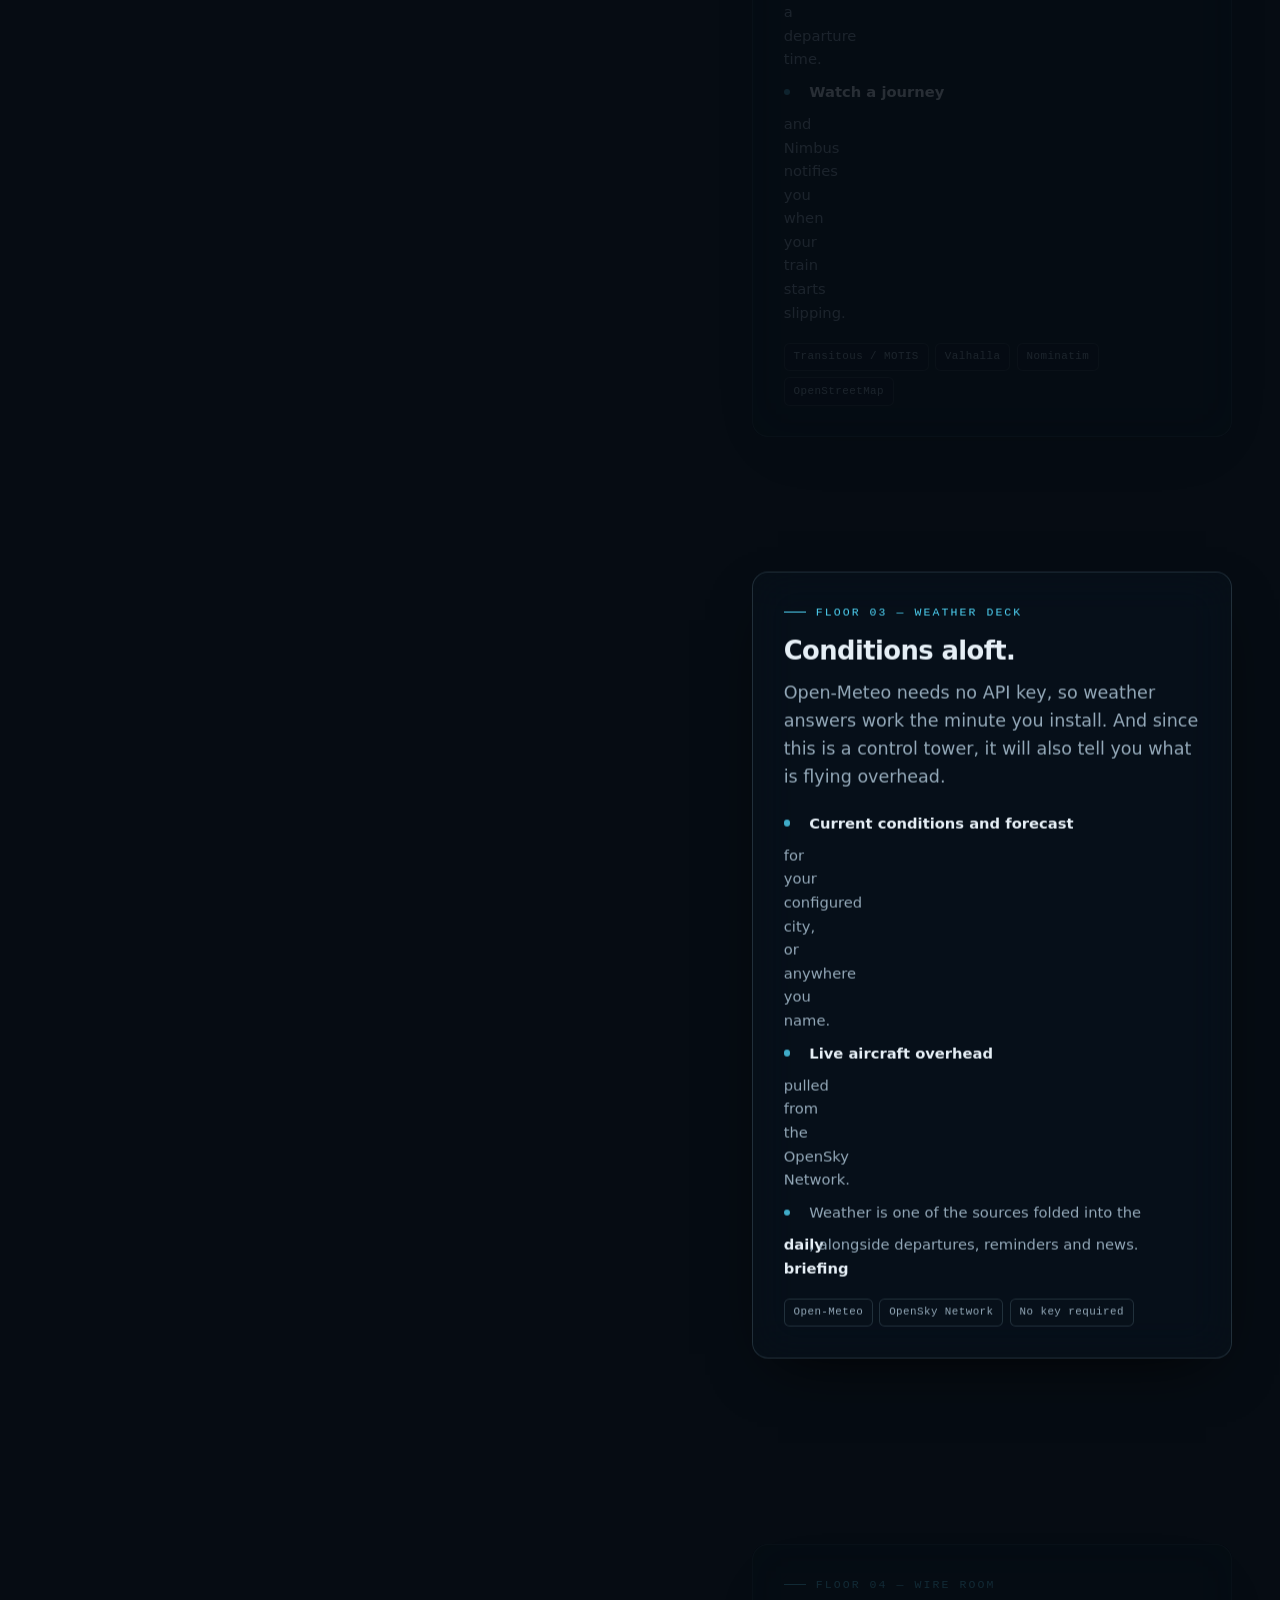
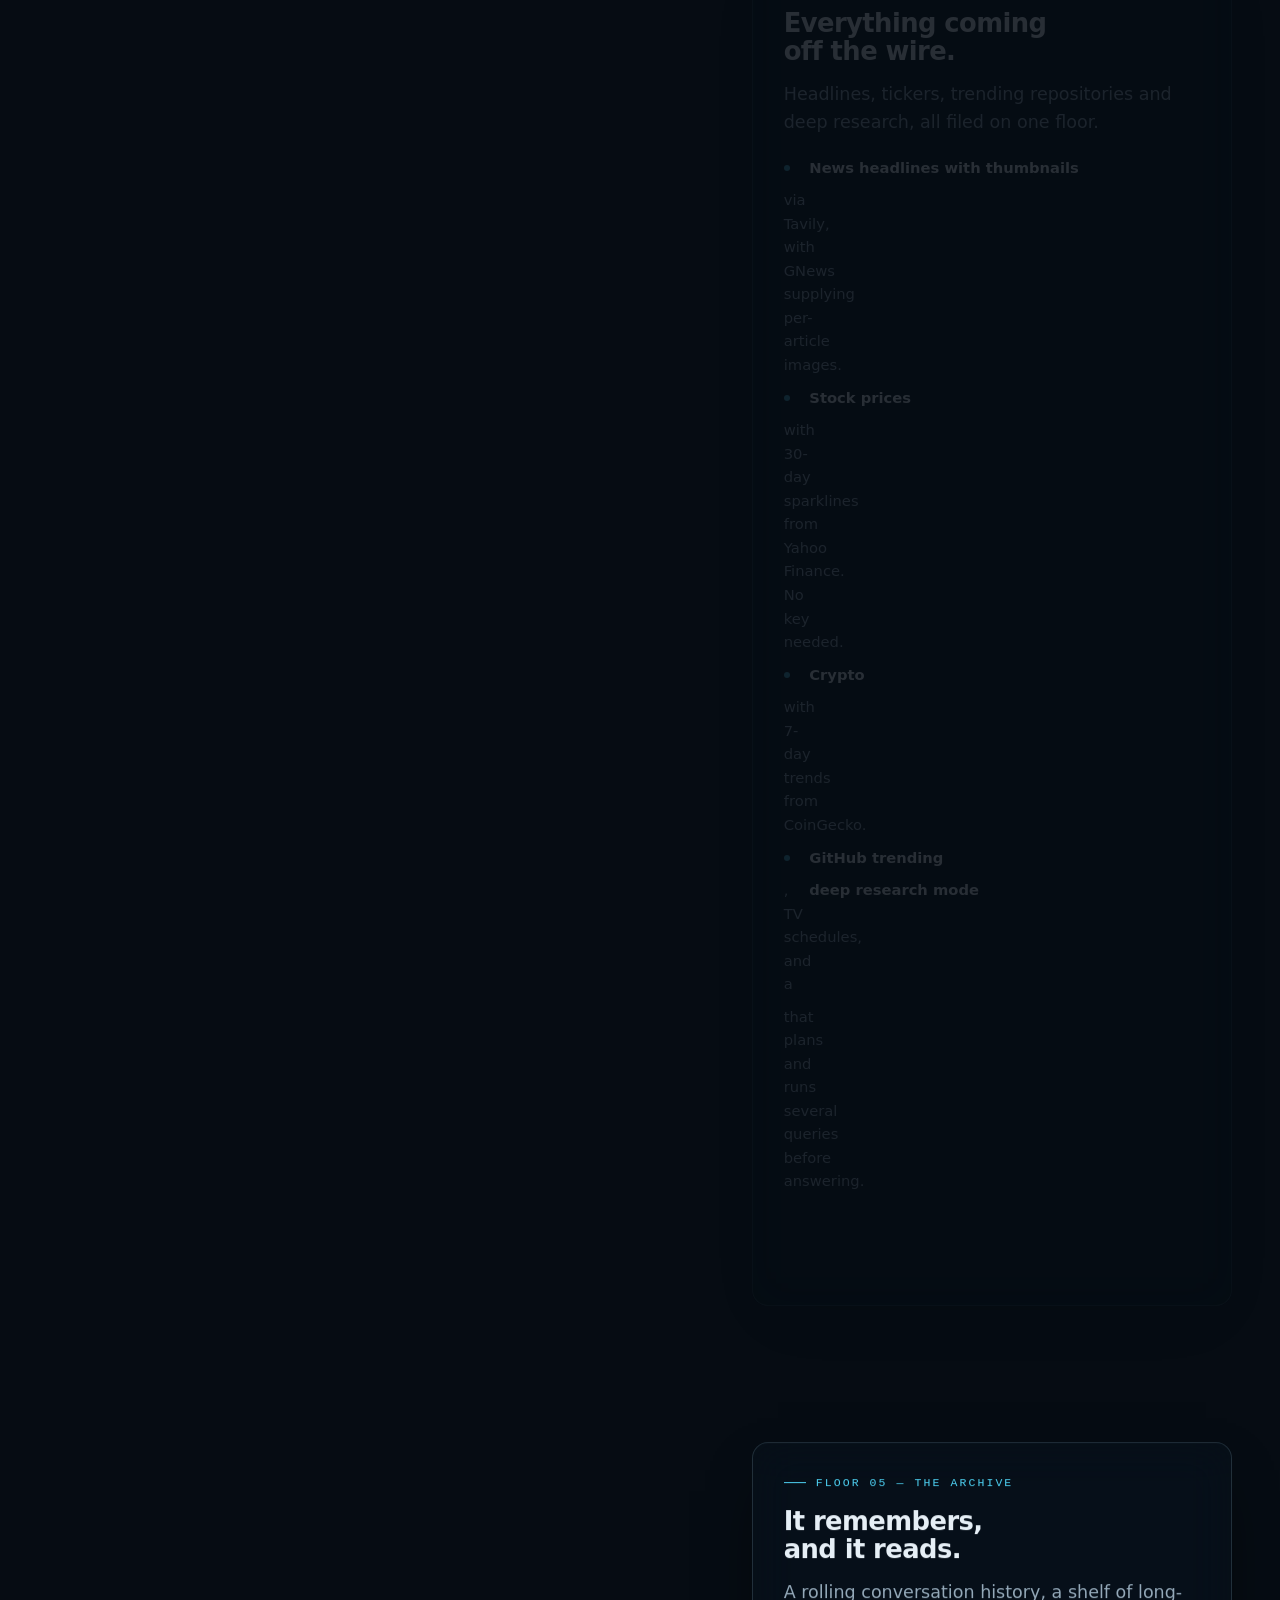
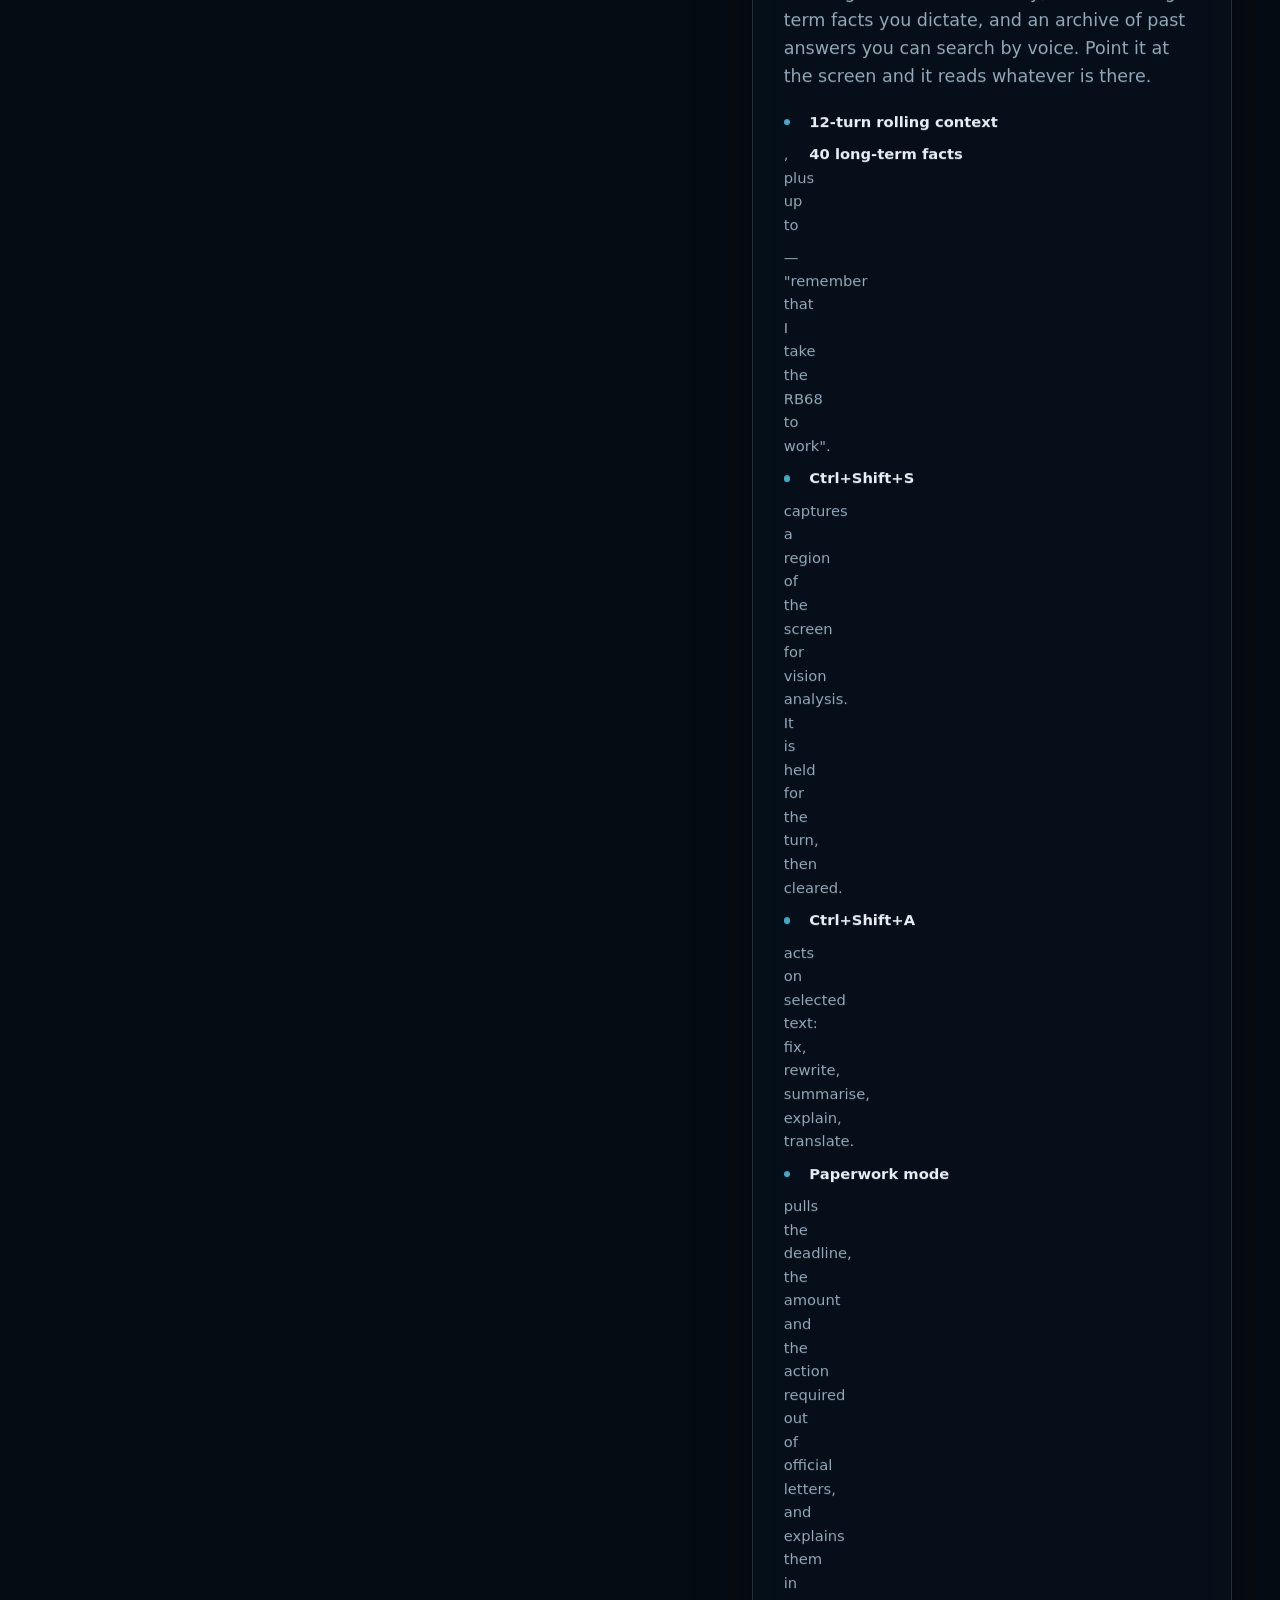
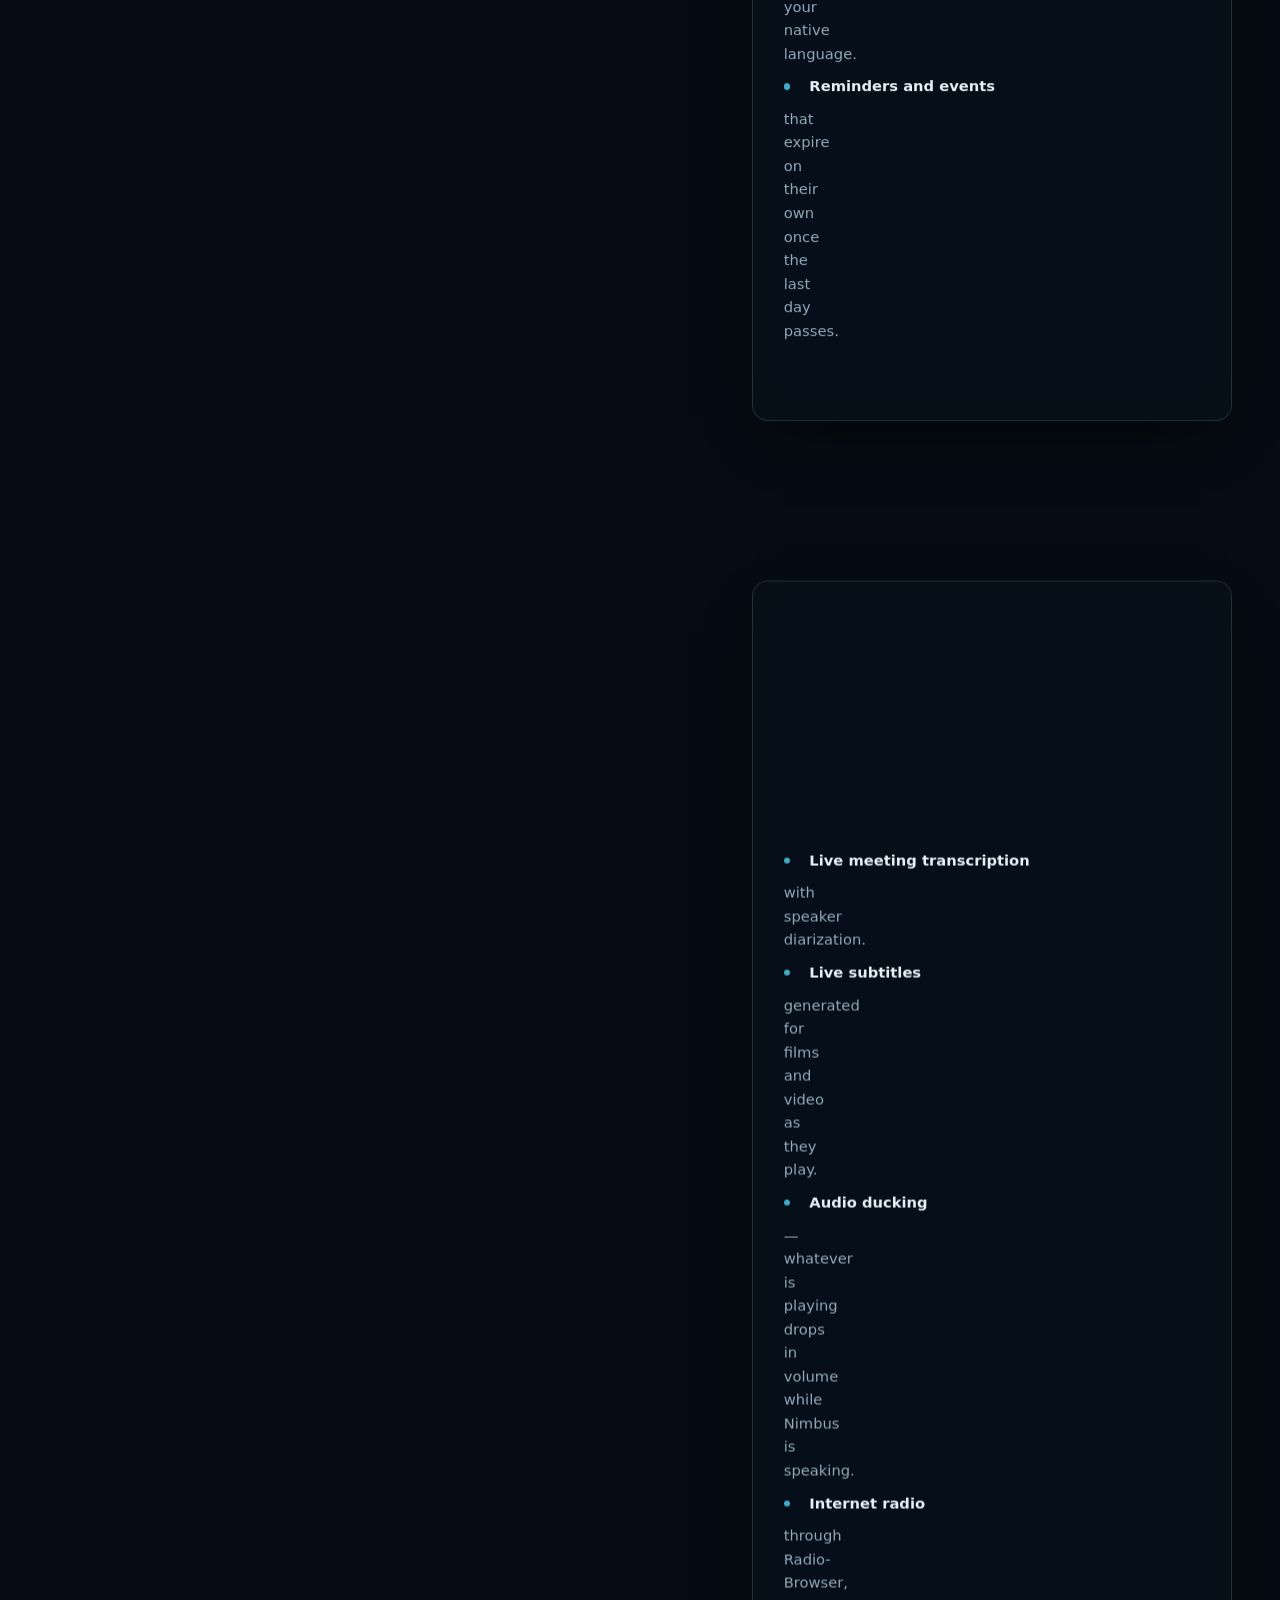
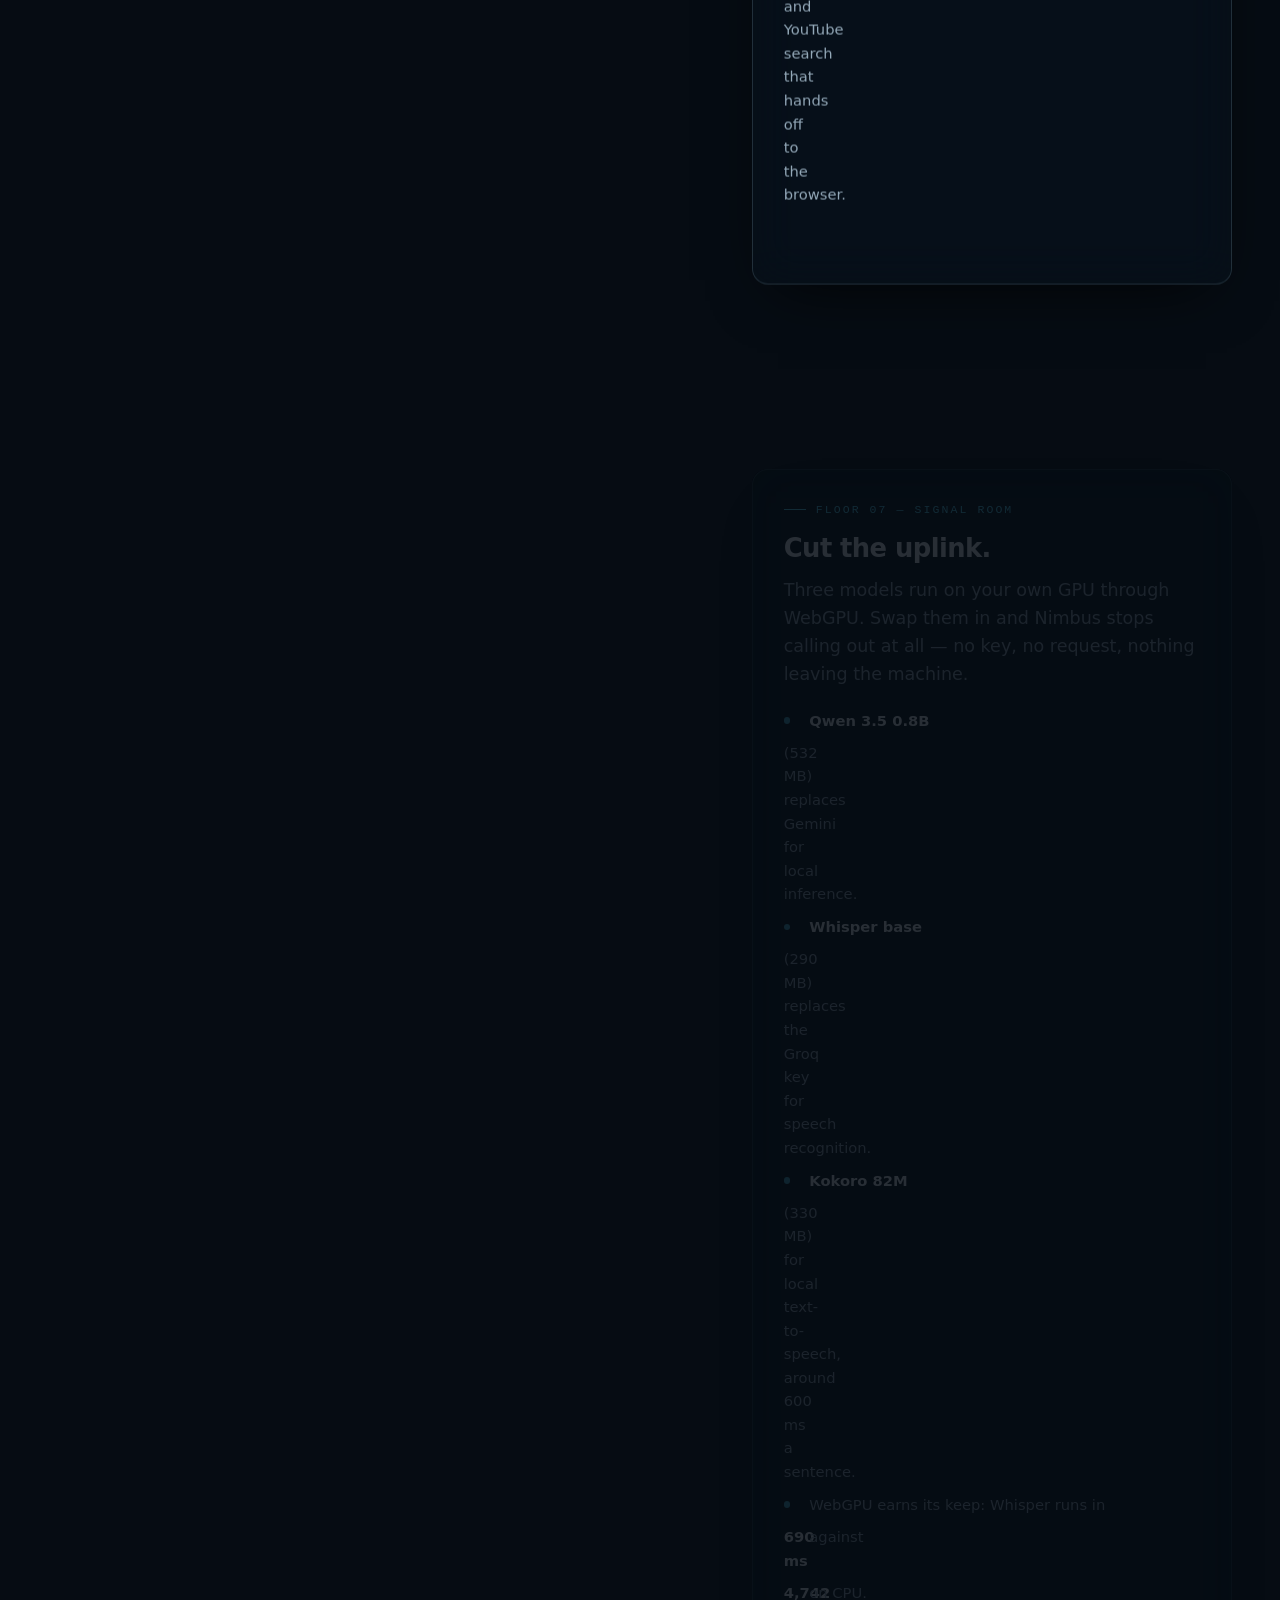
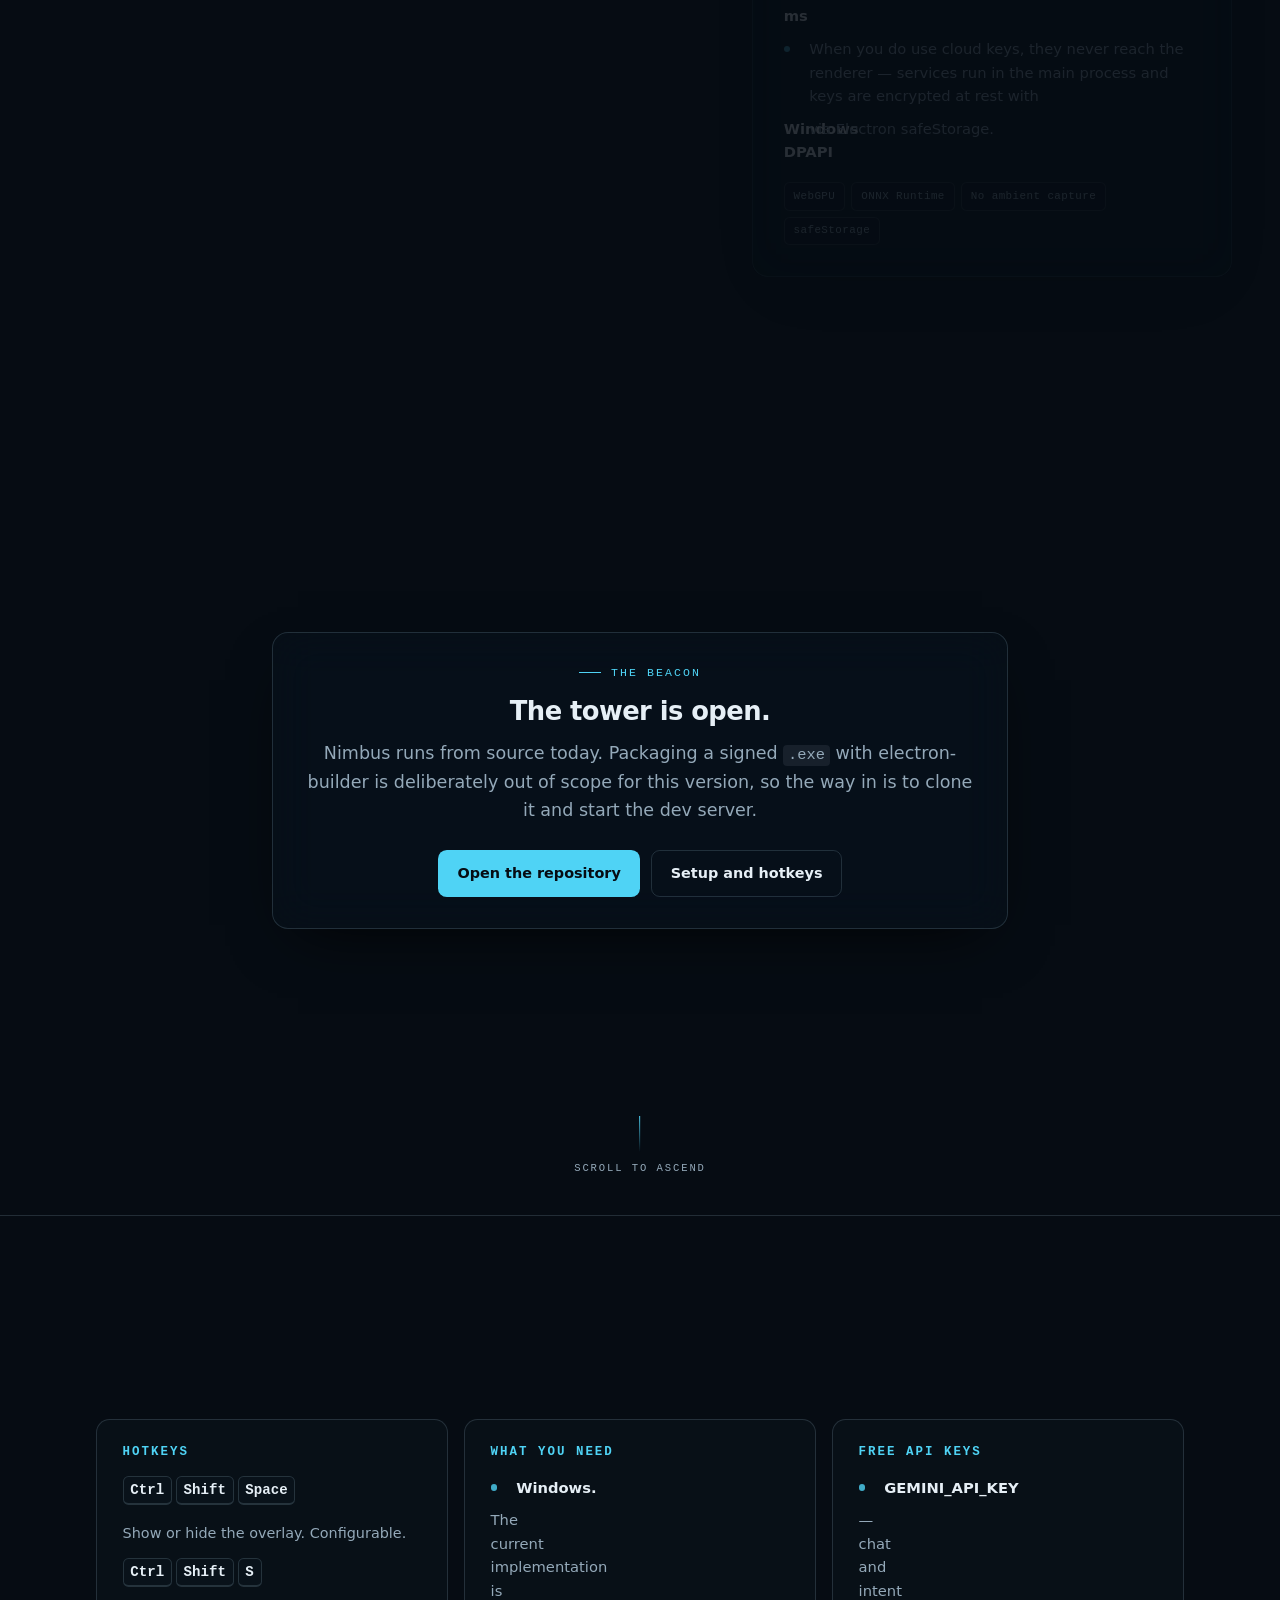
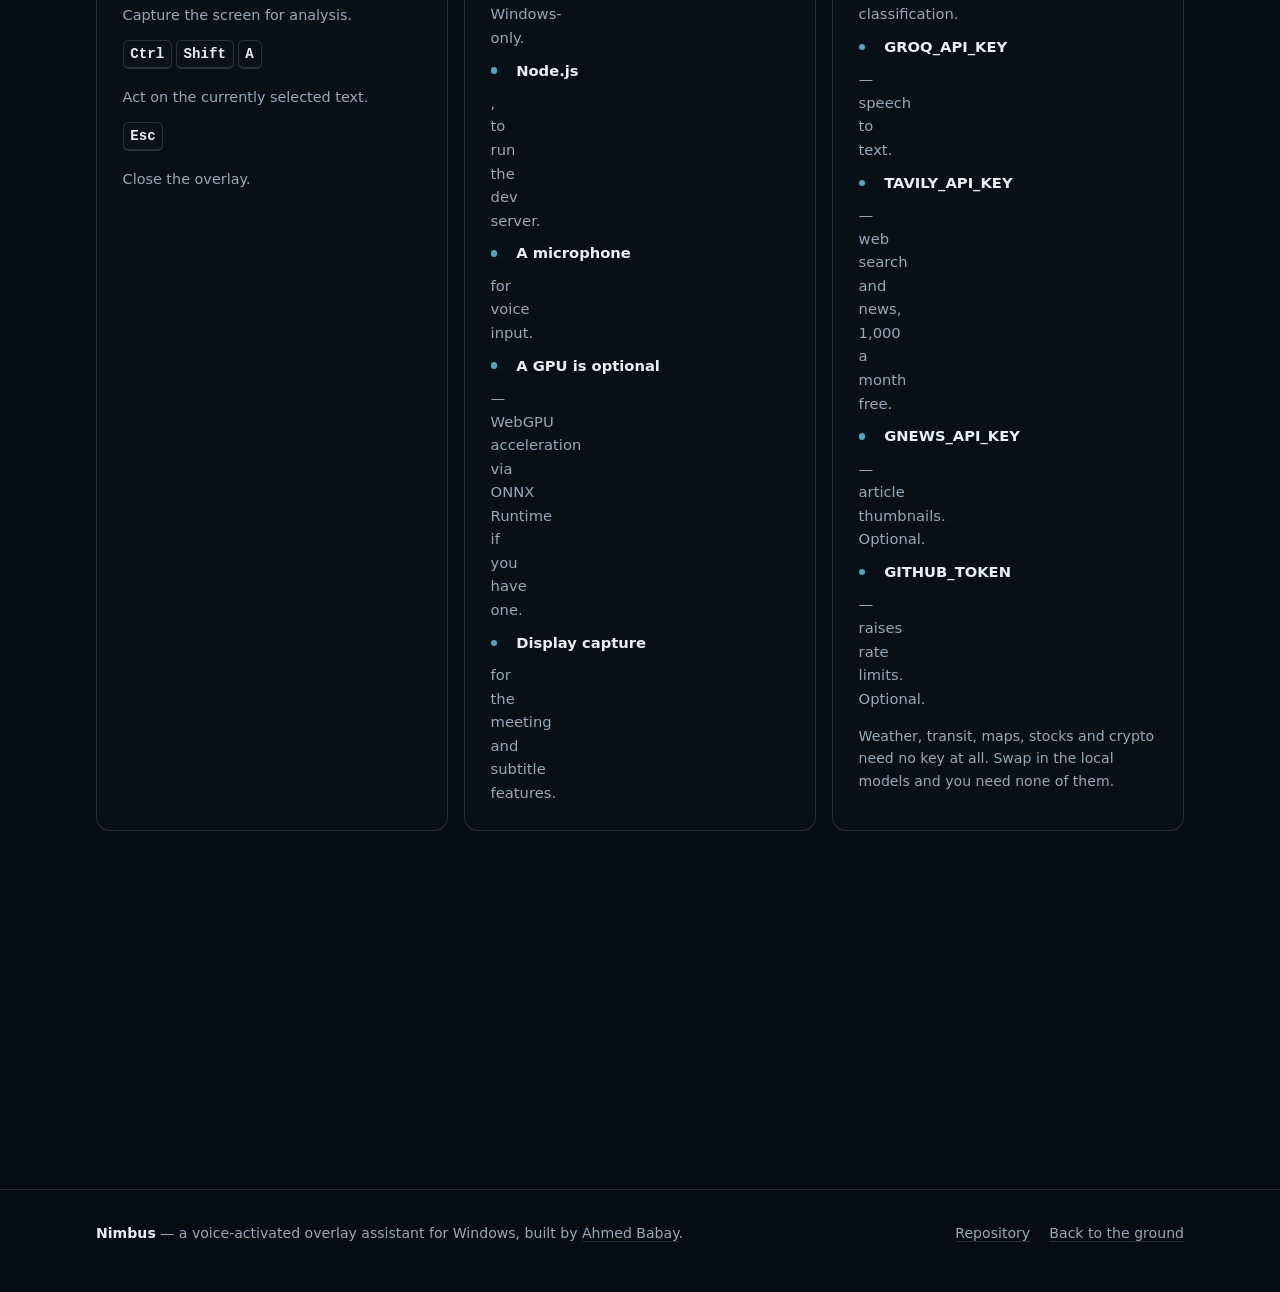
==== commit 901172d2: "Soften beacon beams and lift weather instruments" ====
--- a/index.html
+++ b/index.html
@@ -108,6 +108,12 @@
           <stop offset="1"   class="s3"/>
         </linearGradient>
 
+        <linearGradient id="beamGrad" x1="0" y1="0" x2="1" y2="0">
+          <stop offset="0"   class="g-mid" stop-opacity=".6"/>
+          <stop offset=".45" class="g-mid" stop-opacity=".22"/>
+          <stop offset="1"   class="g-mid" stop-opacity="0"/>
+        </linearGradient>
+
         <radialGradient id="halo">
           <stop offset="0"   class="g-core"/>
           <stop offset=".22" class="g-mid" stop-opacity=".75"/>
@@ -550,14 +556,14 @@
                   </g>
                   <path class="st-accent baro-trace" stroke-width="3" stroke-linecap="round" fill="none"
                         d="M456 186 C 500 178 520 148 556 152 C 596 156 614 118 652 110 C 686 103 706 122 726 116"/>
-                  <text x="452" y="248" class="r-metal" font-family="ui-monospace, monospace" font-size="13">1013 hPa</text>
+                  <text x="452" y="256" class="r-metal2" font-family="ui-monospace, monospace" font-size="15">1013 hPa</text>
                 </svg>
               </div>
 
               <div class="layer" style="--zn:-20">
                 <svg viewBox="0 0 800 500" preserveAspectRatio="xMidYMid slice">
                   <!-- three instrument dials -->
-                  <g transform="translate(150 396)">
+                  <g transform="translate(150 352)">
                     <circle class="r-metal2" r="78"/>
                     <circle class="r-paper" r="66"/>
                     <g class="st-line" stroke-width="3" stroke-linecap="round" opacity=".55">
@@ -570,7 +576,7 @@
                     <text y="46" text-anchor="middle" class="r-metal2" font-family="ui-monospace, monospace" font-size="13">°C</text>
                   </g>
 
-                  <g transform="translate(330 424)">
+                  <g transform="translate(332 380)">
                     <circle class="r-metal2" r="62"/>
                     <circle class="r-paper" r="52"/>
                     <g transform="translate(0 10)">
@@ -581,8 +587,8 @@
                   </g>
 
                   <!-- anemometer -->
-                  <g transform="translate(506 386)">
-                    <path class="st-metal" stroke-width="6" fill="none" d="M0 0 L0 92"/>
+                  <g transform="translate(506 336)">
+                    <path class="st-metal" stroke-width="6" fill="none" d="M0 0 L0 108"/>
                     <g class="anemo">
                       <g class="r-metal">
                         <path d="M0 0 L44 -12 A 15 15 0 0 0 44 12 Z"/>
@@ -594,7 +600,7 @@
                   </g>
 
                   <!-- radar / traffic scope -->
-                  <g transform="translate(672 396)">
+                  <g transform="translate(672 352)">
                     <circle class="r-dark" r="82"/>
                     <circle class="r-screen" r="72"/>
                     <g class="st-ink" stroke-width="1.5" fill="none" opacity=".4">
--- a/assets/css/scene.css
+++ b/assets/css/scene.css
@@ -108,8 +108,8 @@
 .sweep {
   transform-box: fill-box;
   transform-origin: 0% 50%;
-  fill: var(--beacon-glow);
-  opacity: calc(var(--beacon-sweep) * .5);
+  fill: url(#beamGrad);
+  opacity: calc(var(--beacon-sweep) * .8);
   animation: sweep 7s linear infinite;
   transition: opacity .6s var(--ease);
 }
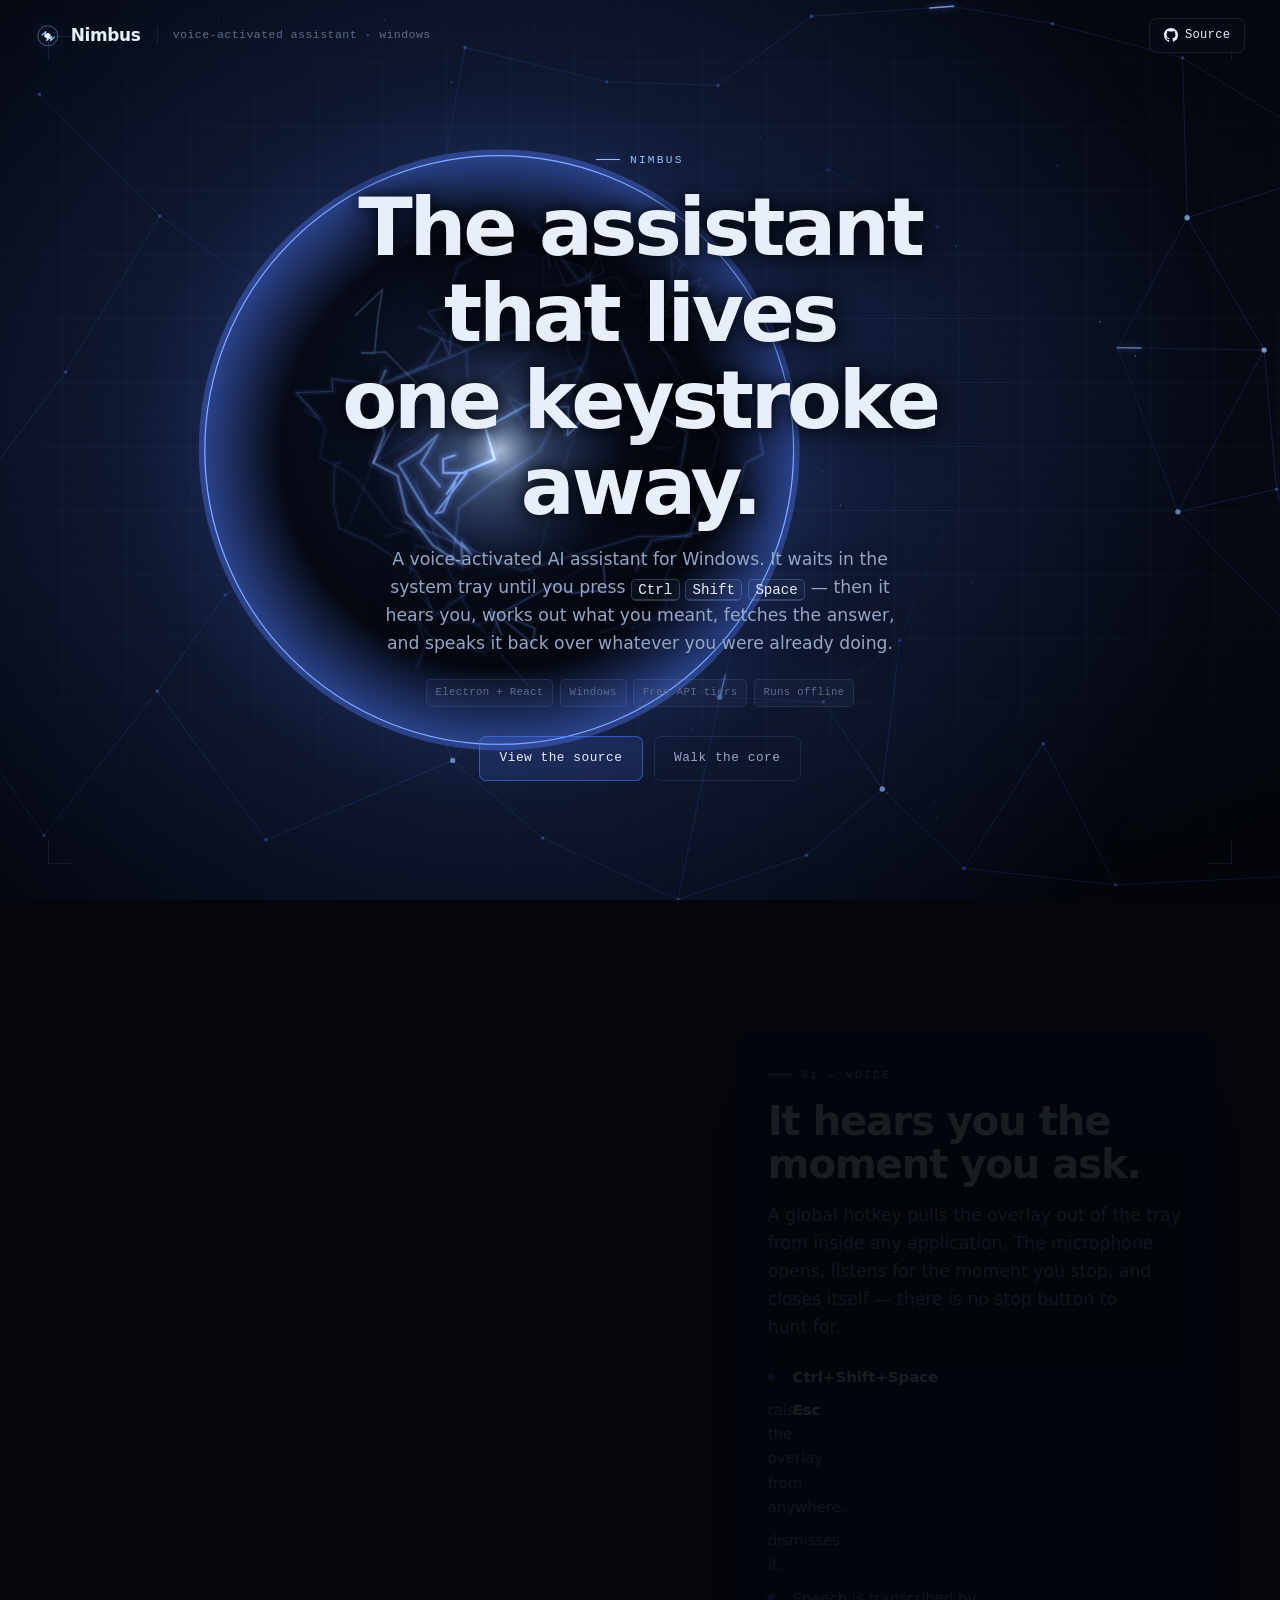
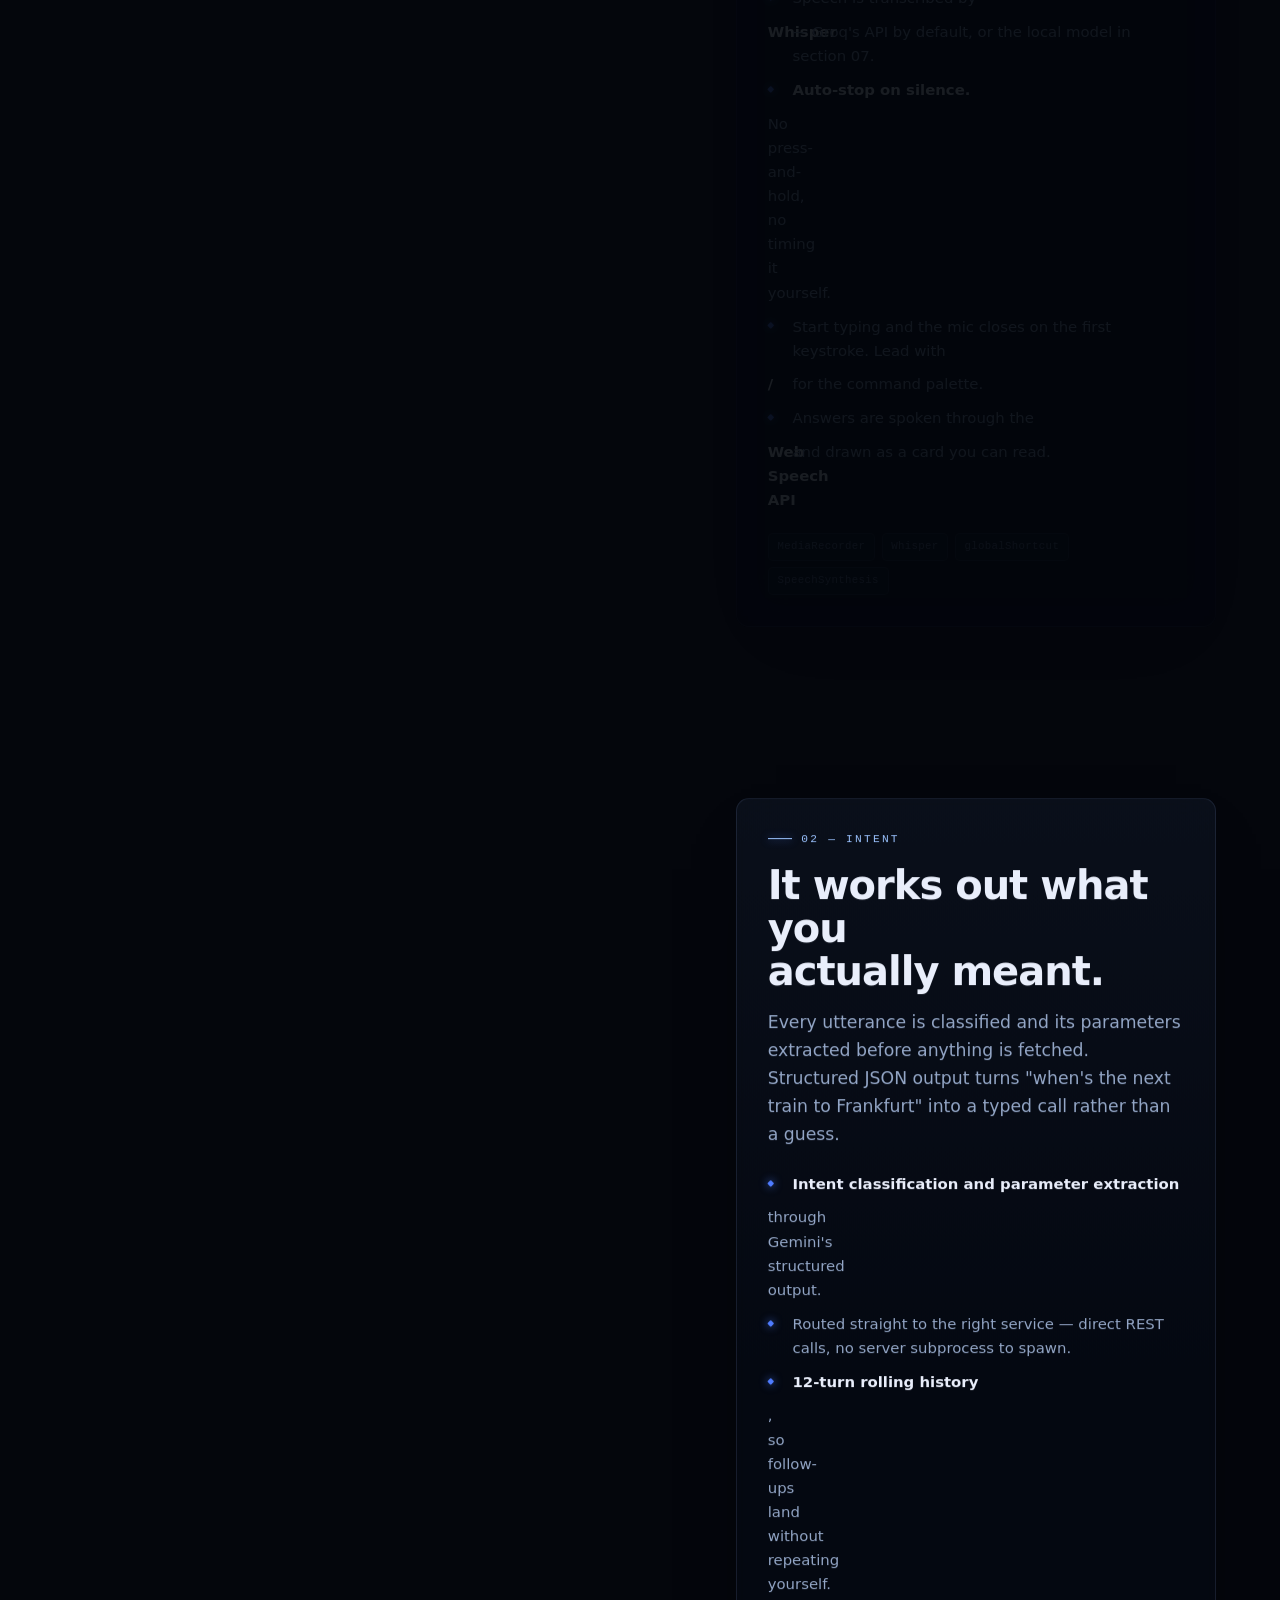
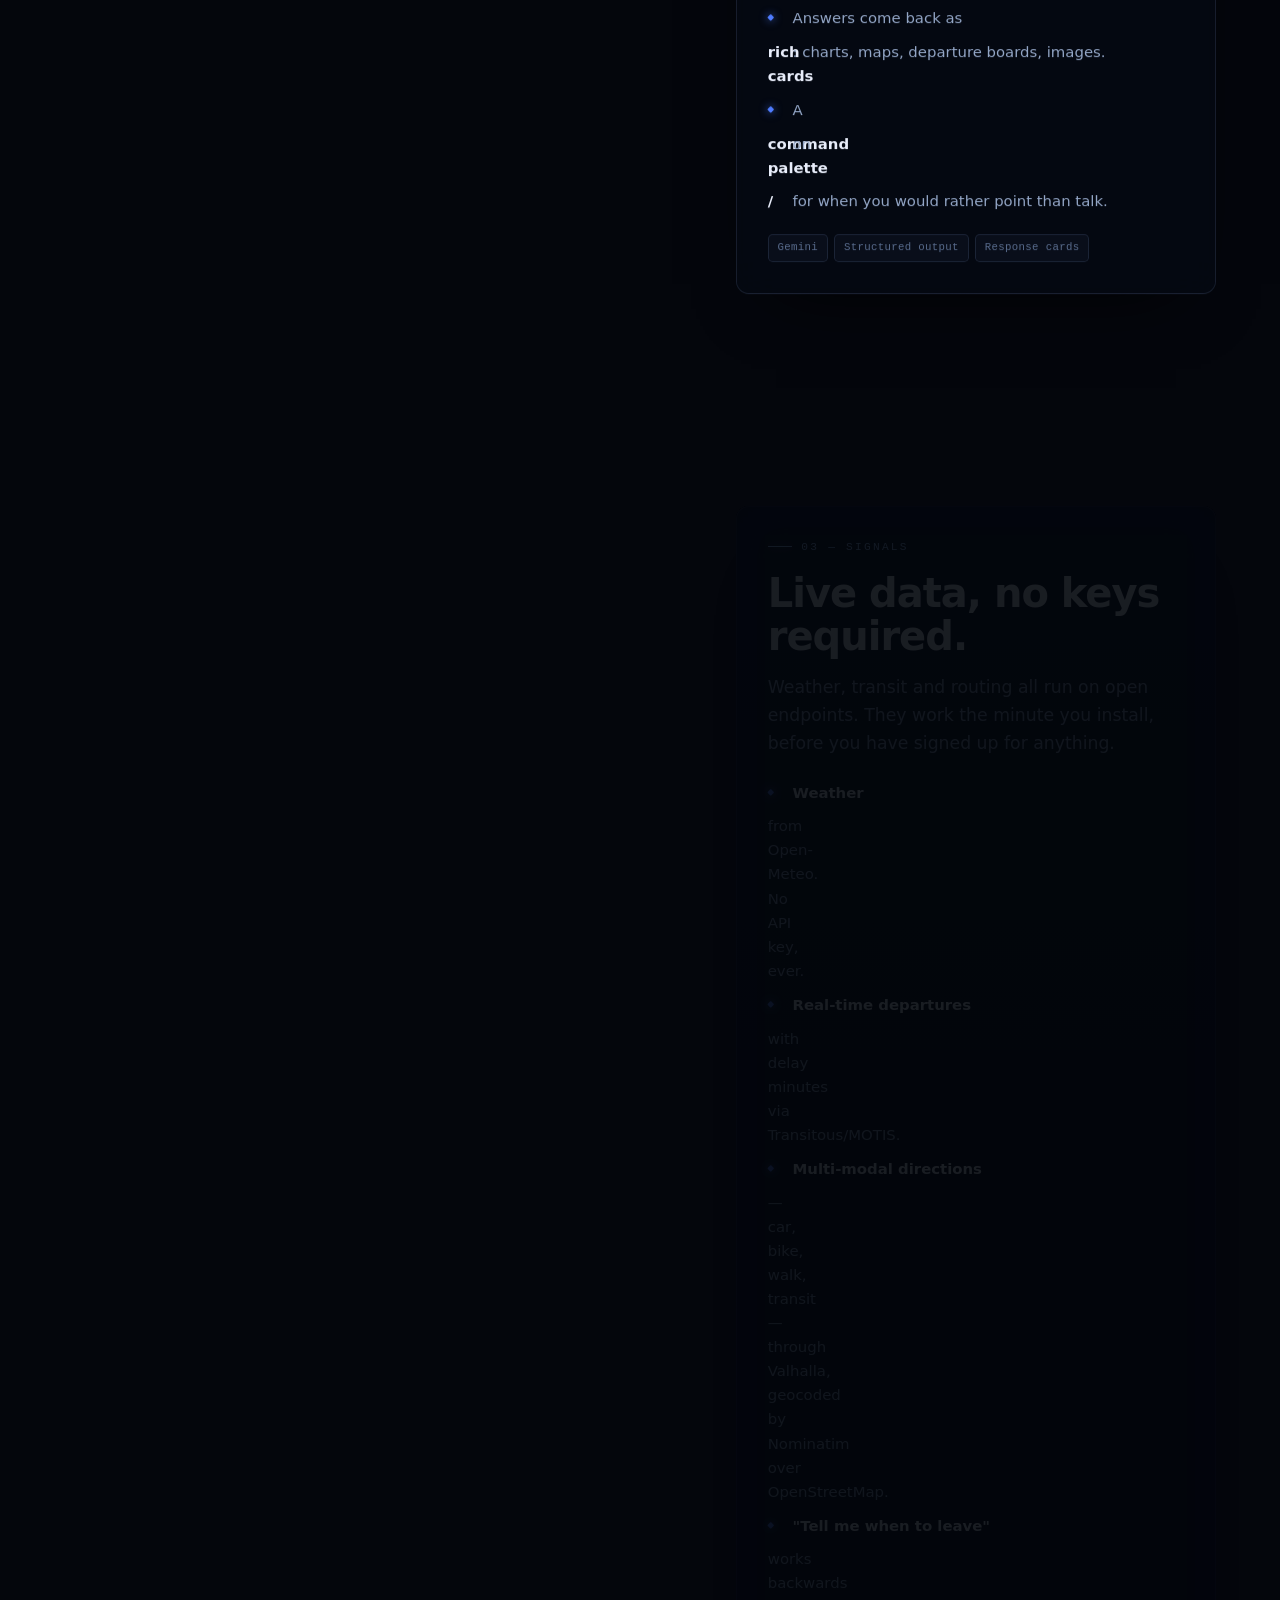
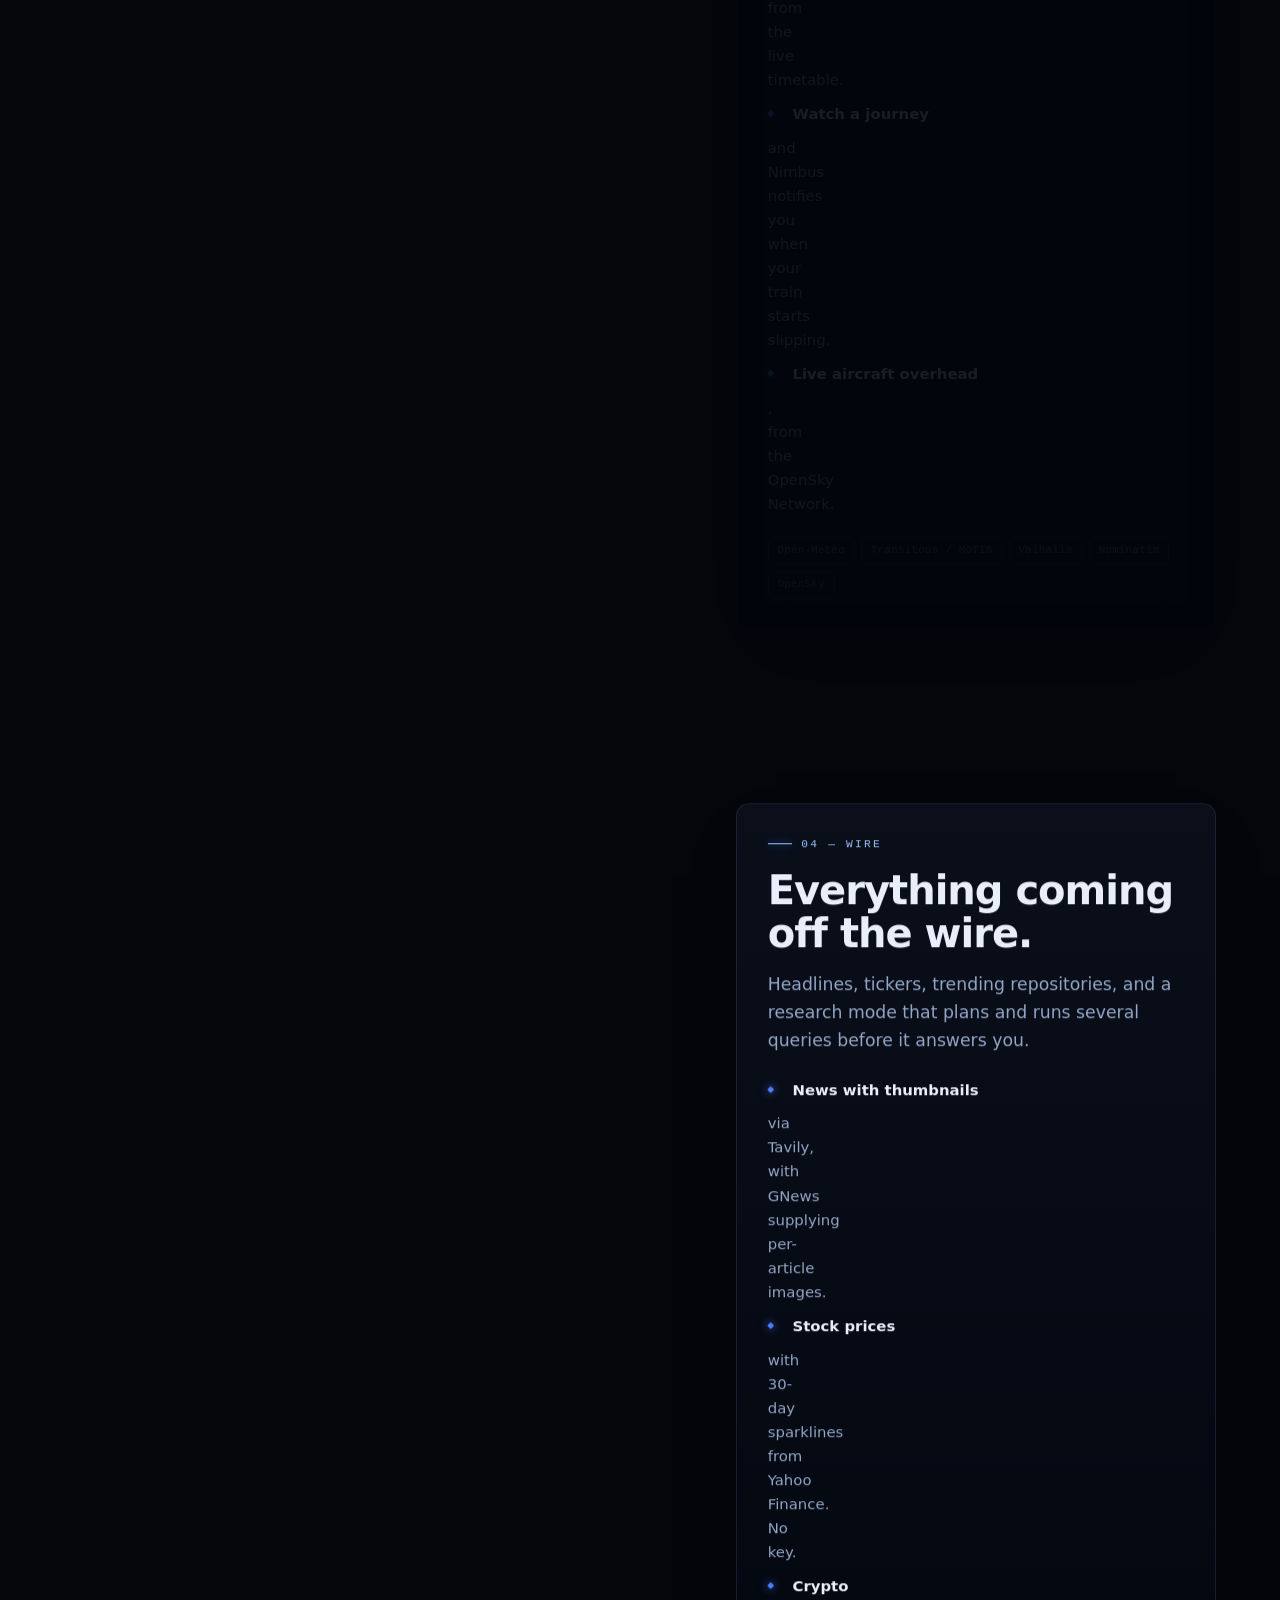
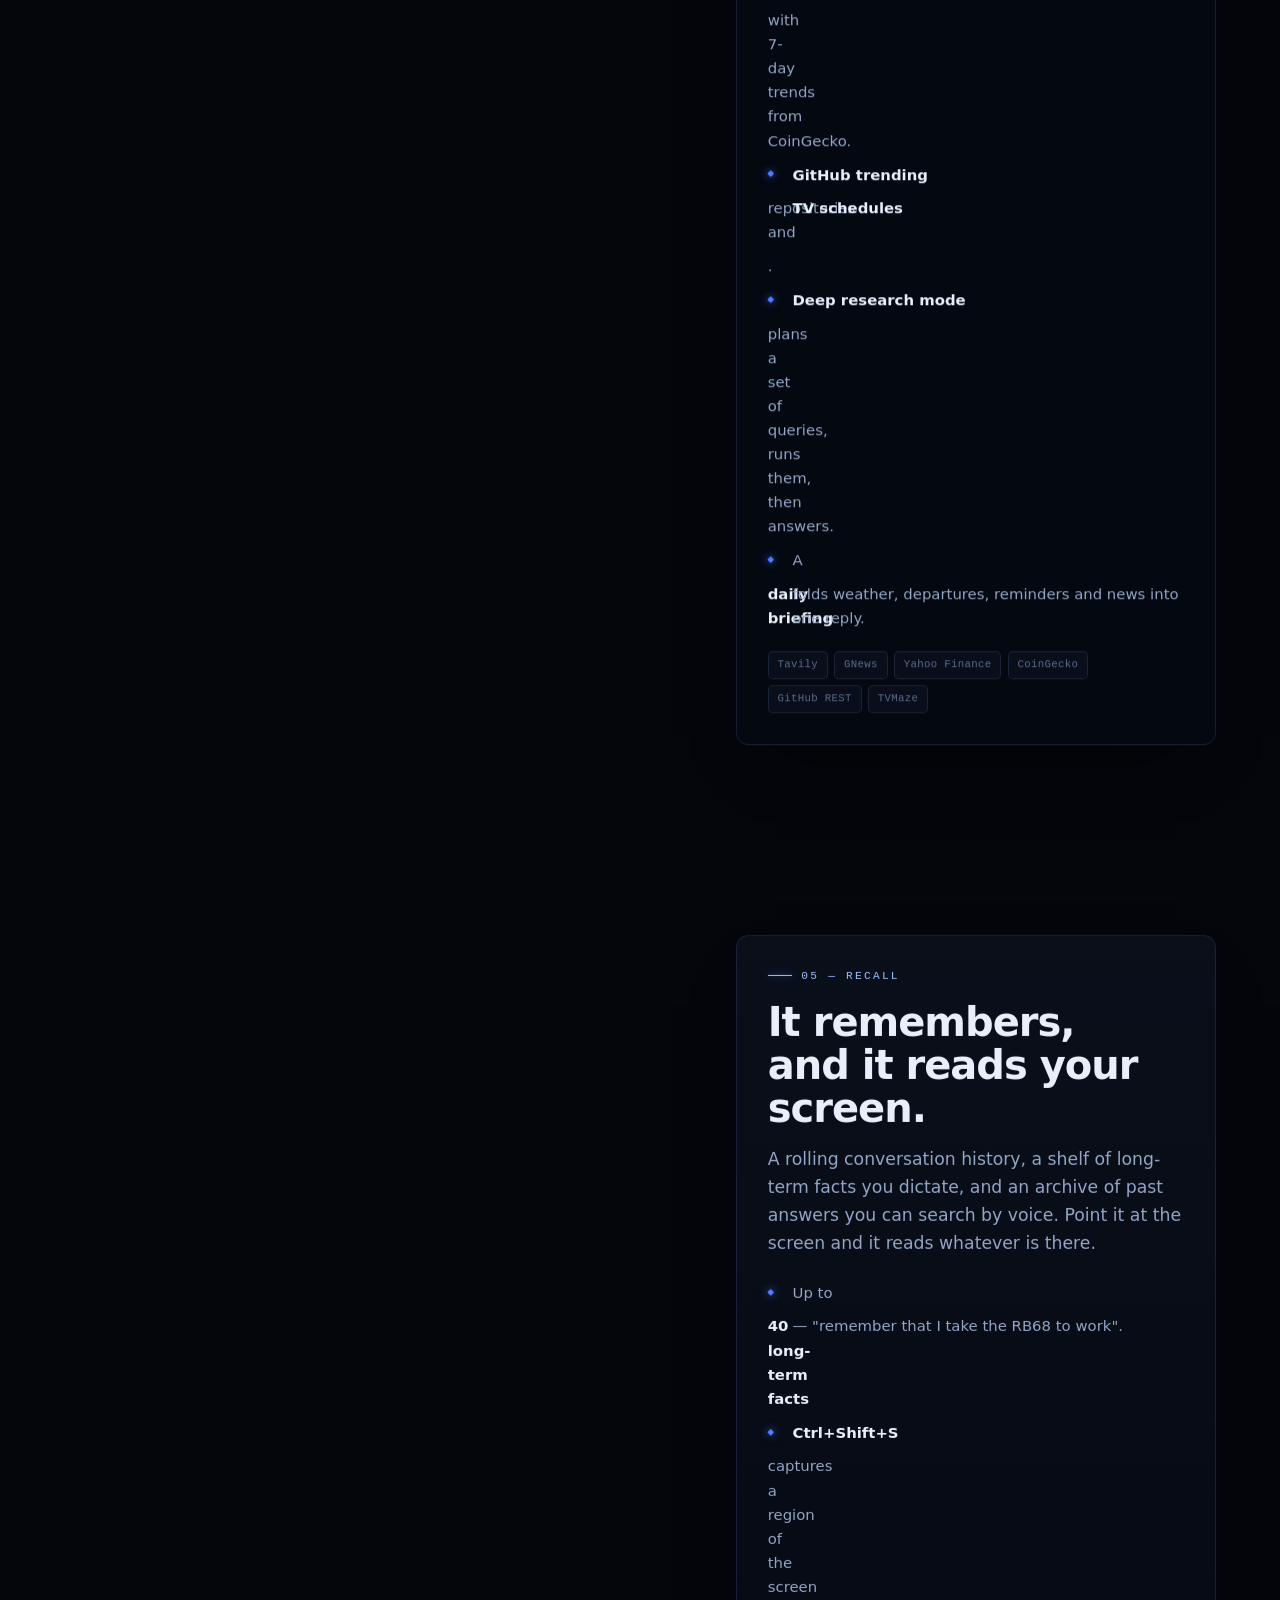
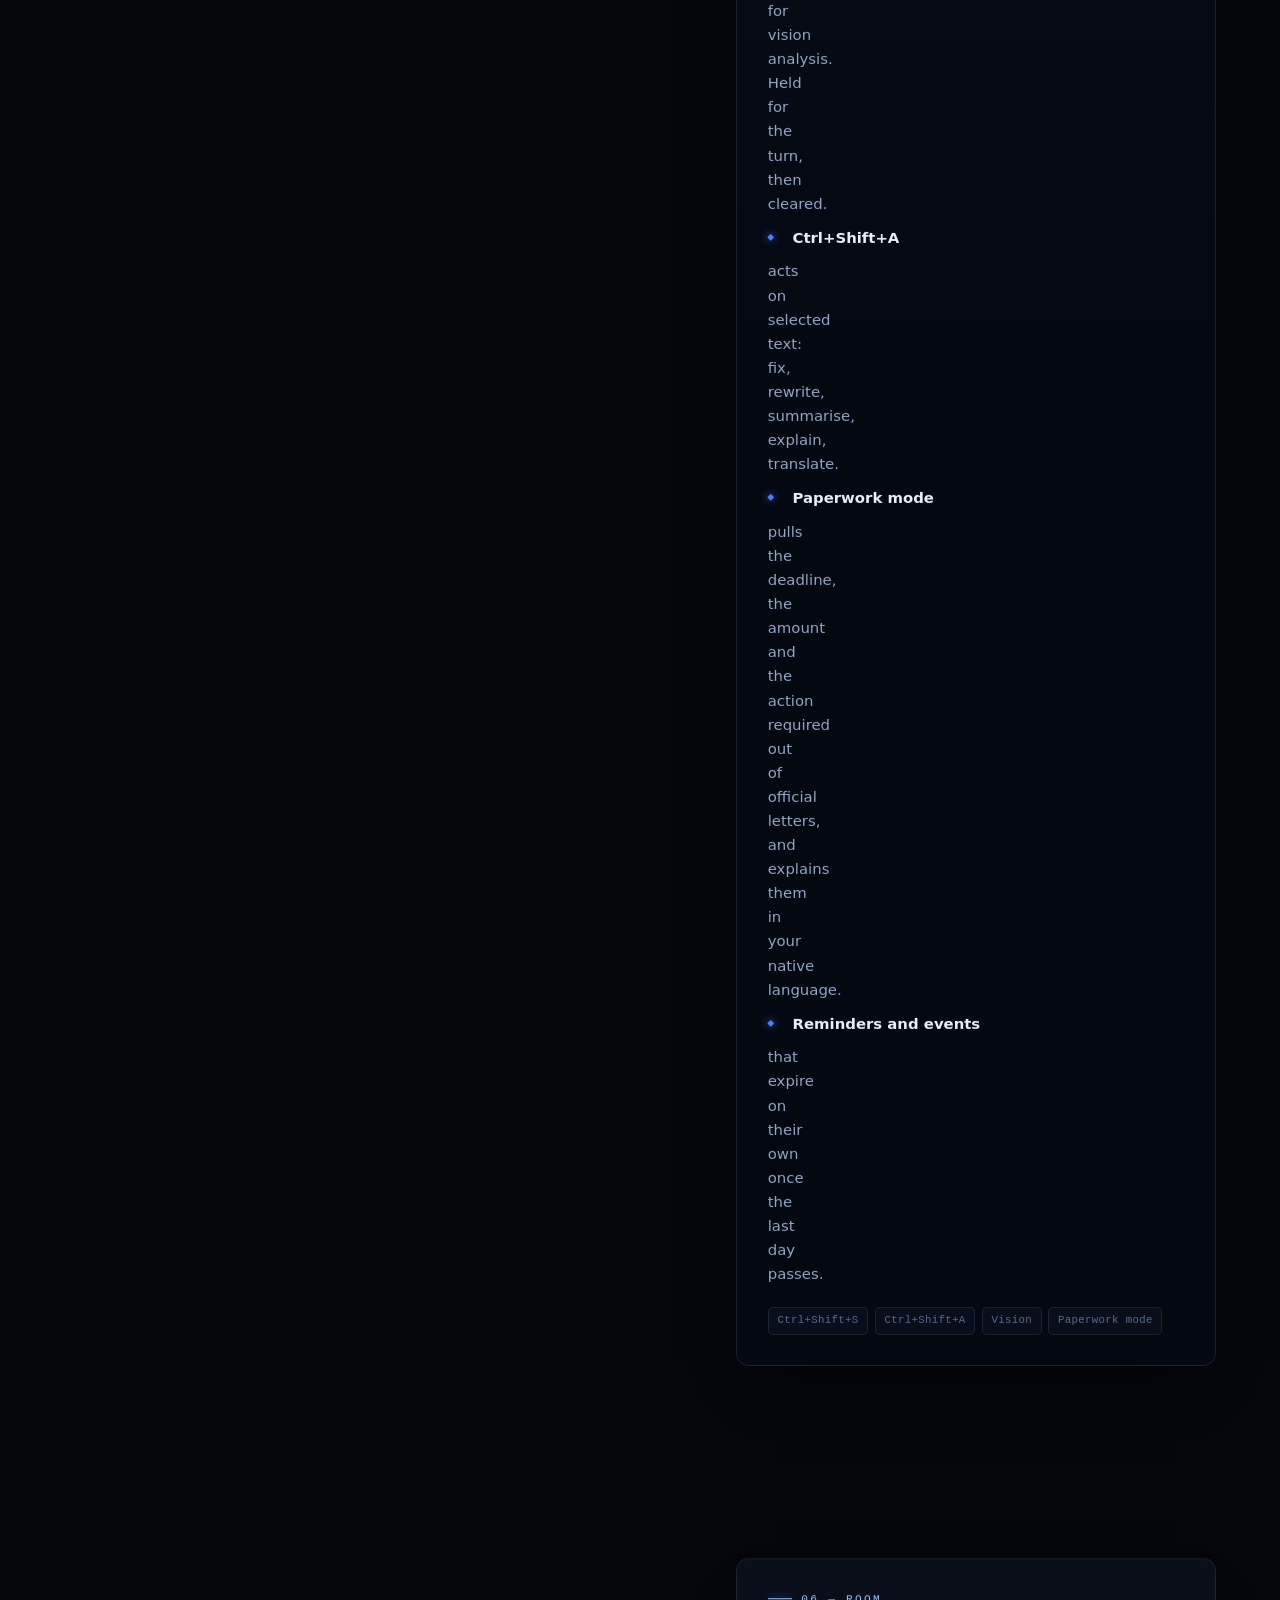
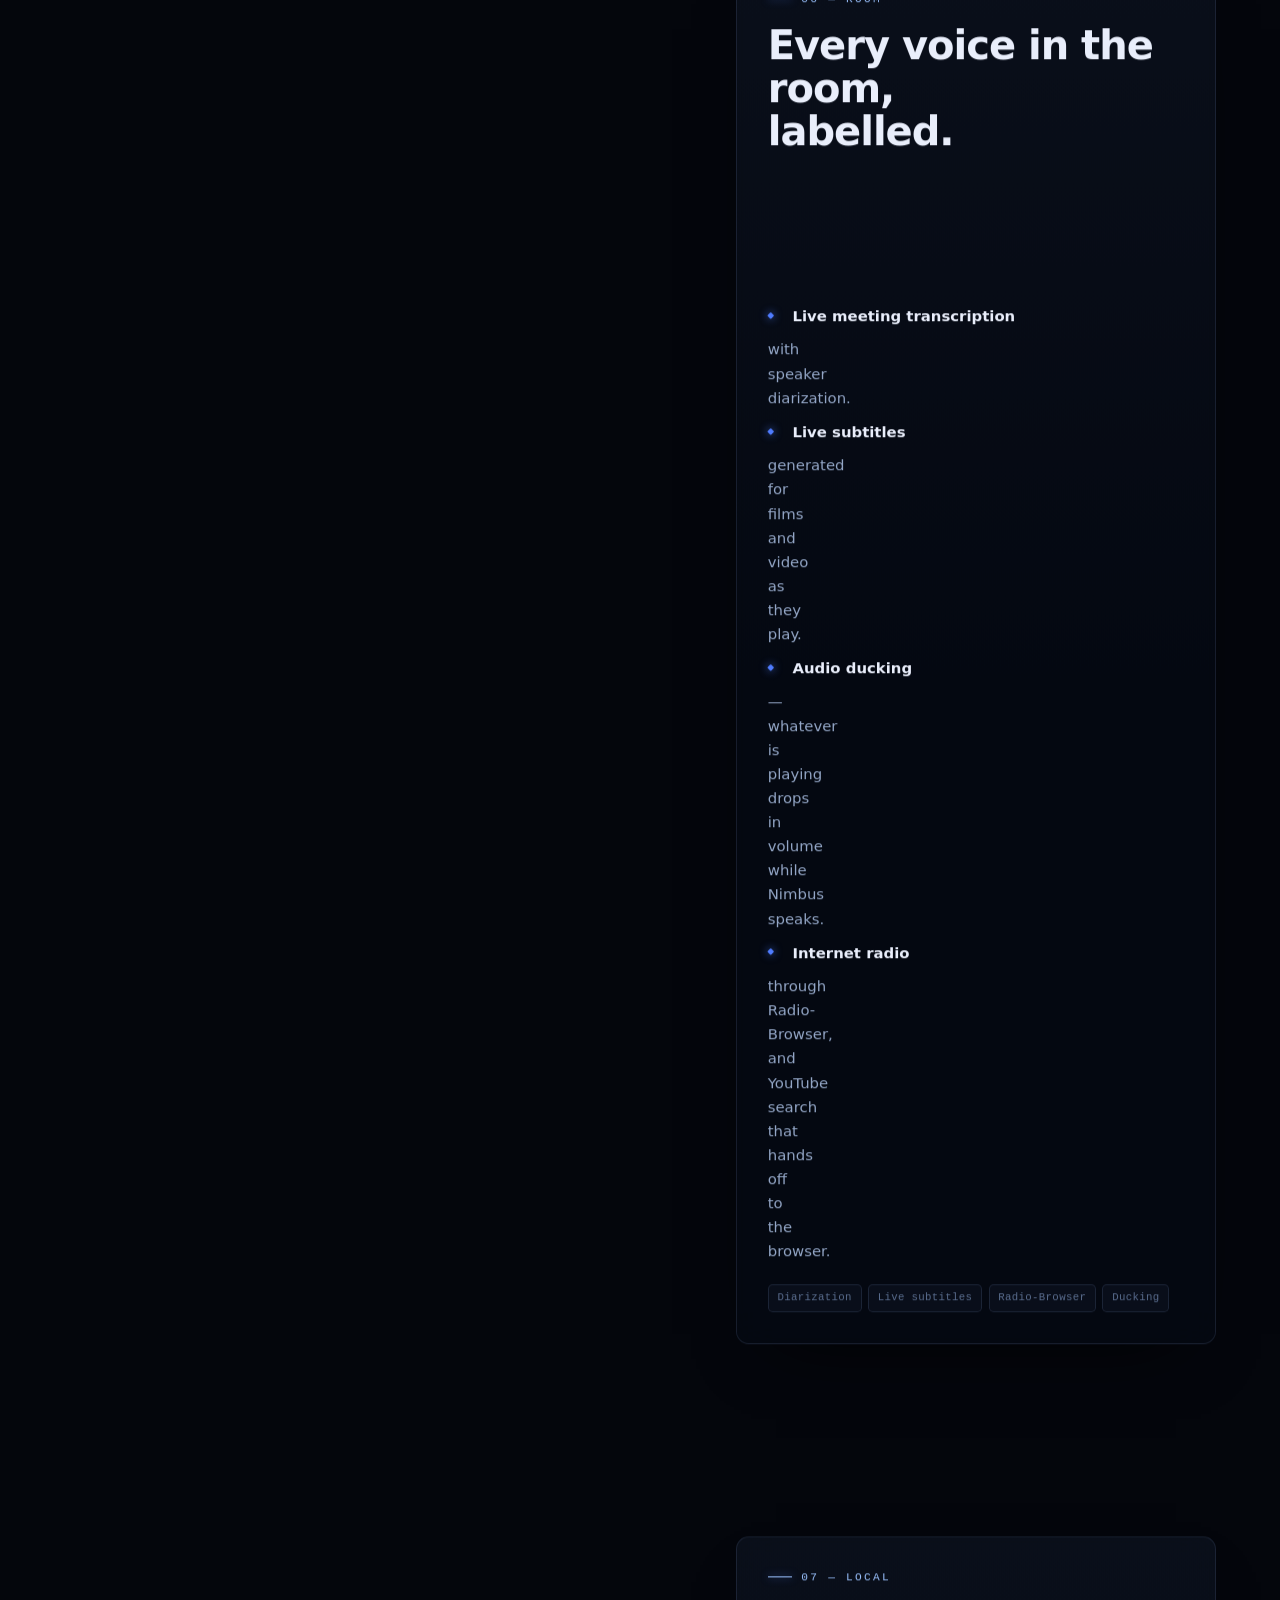
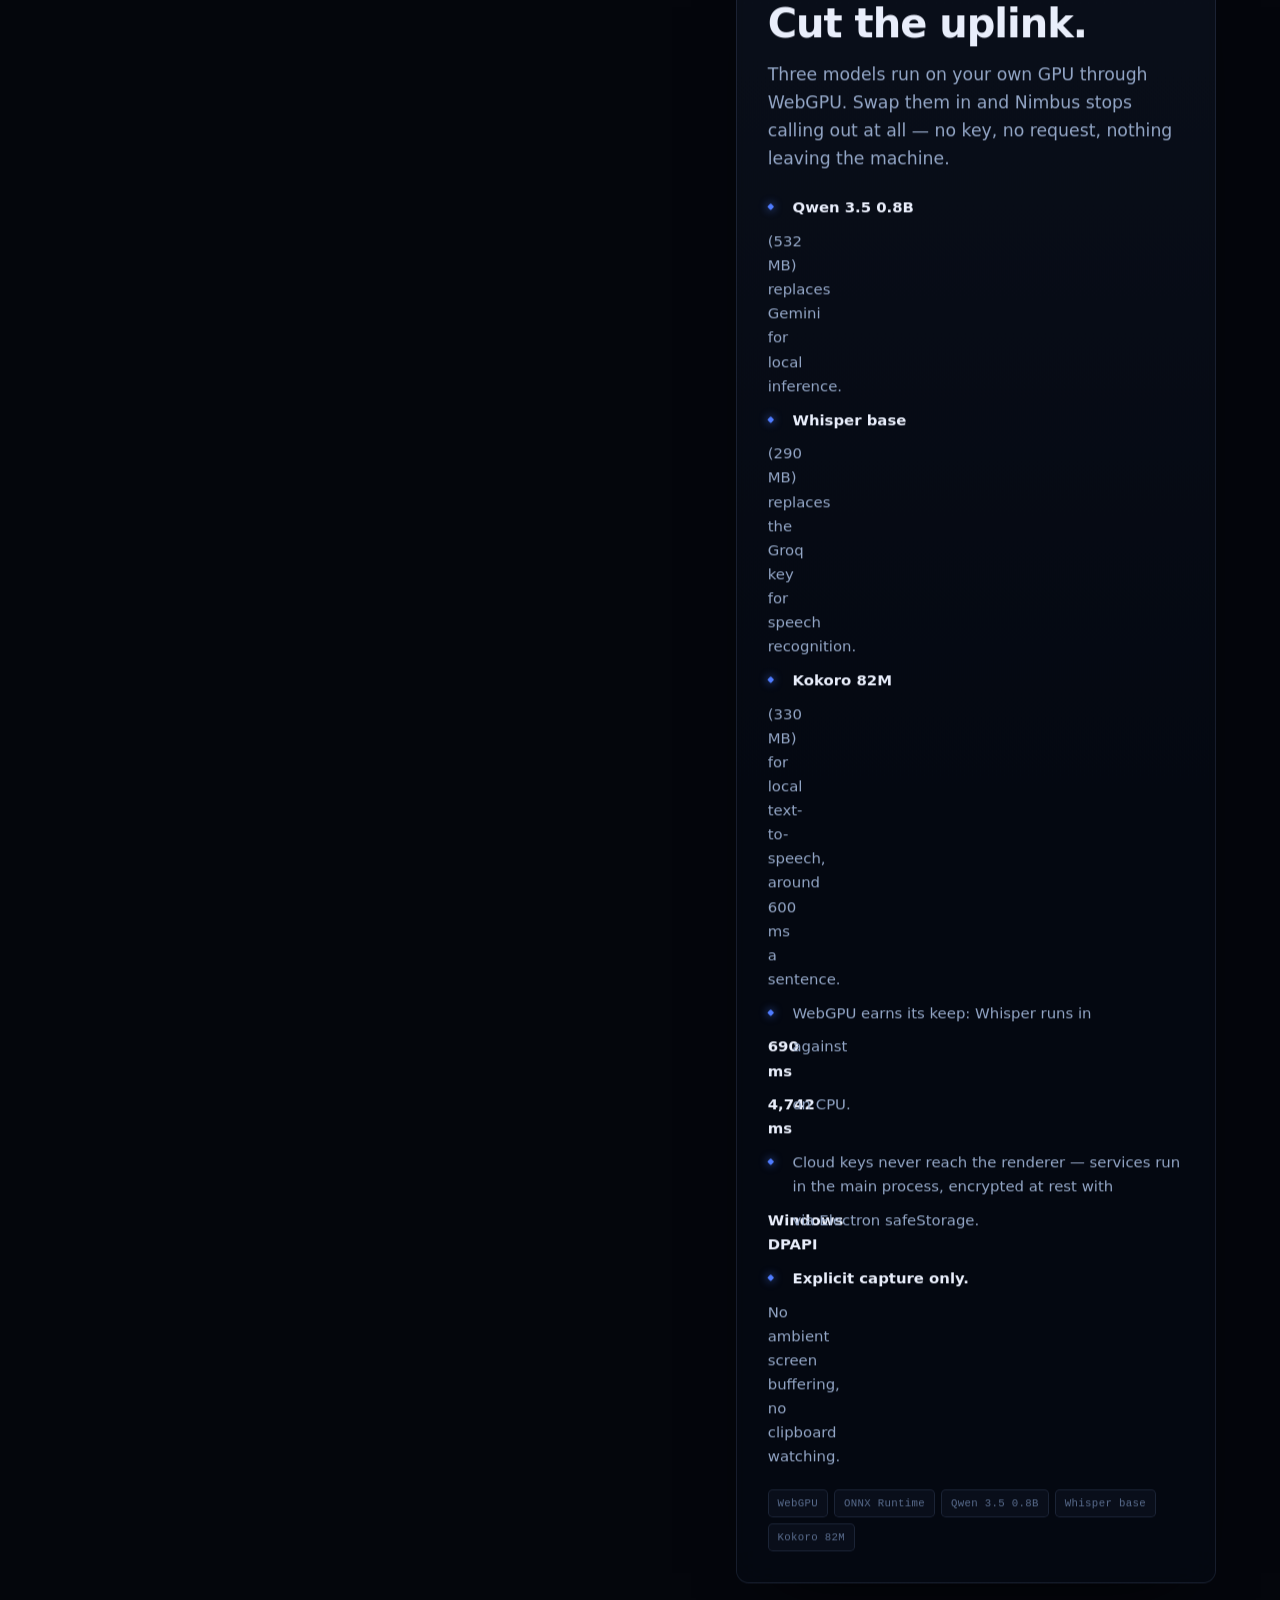
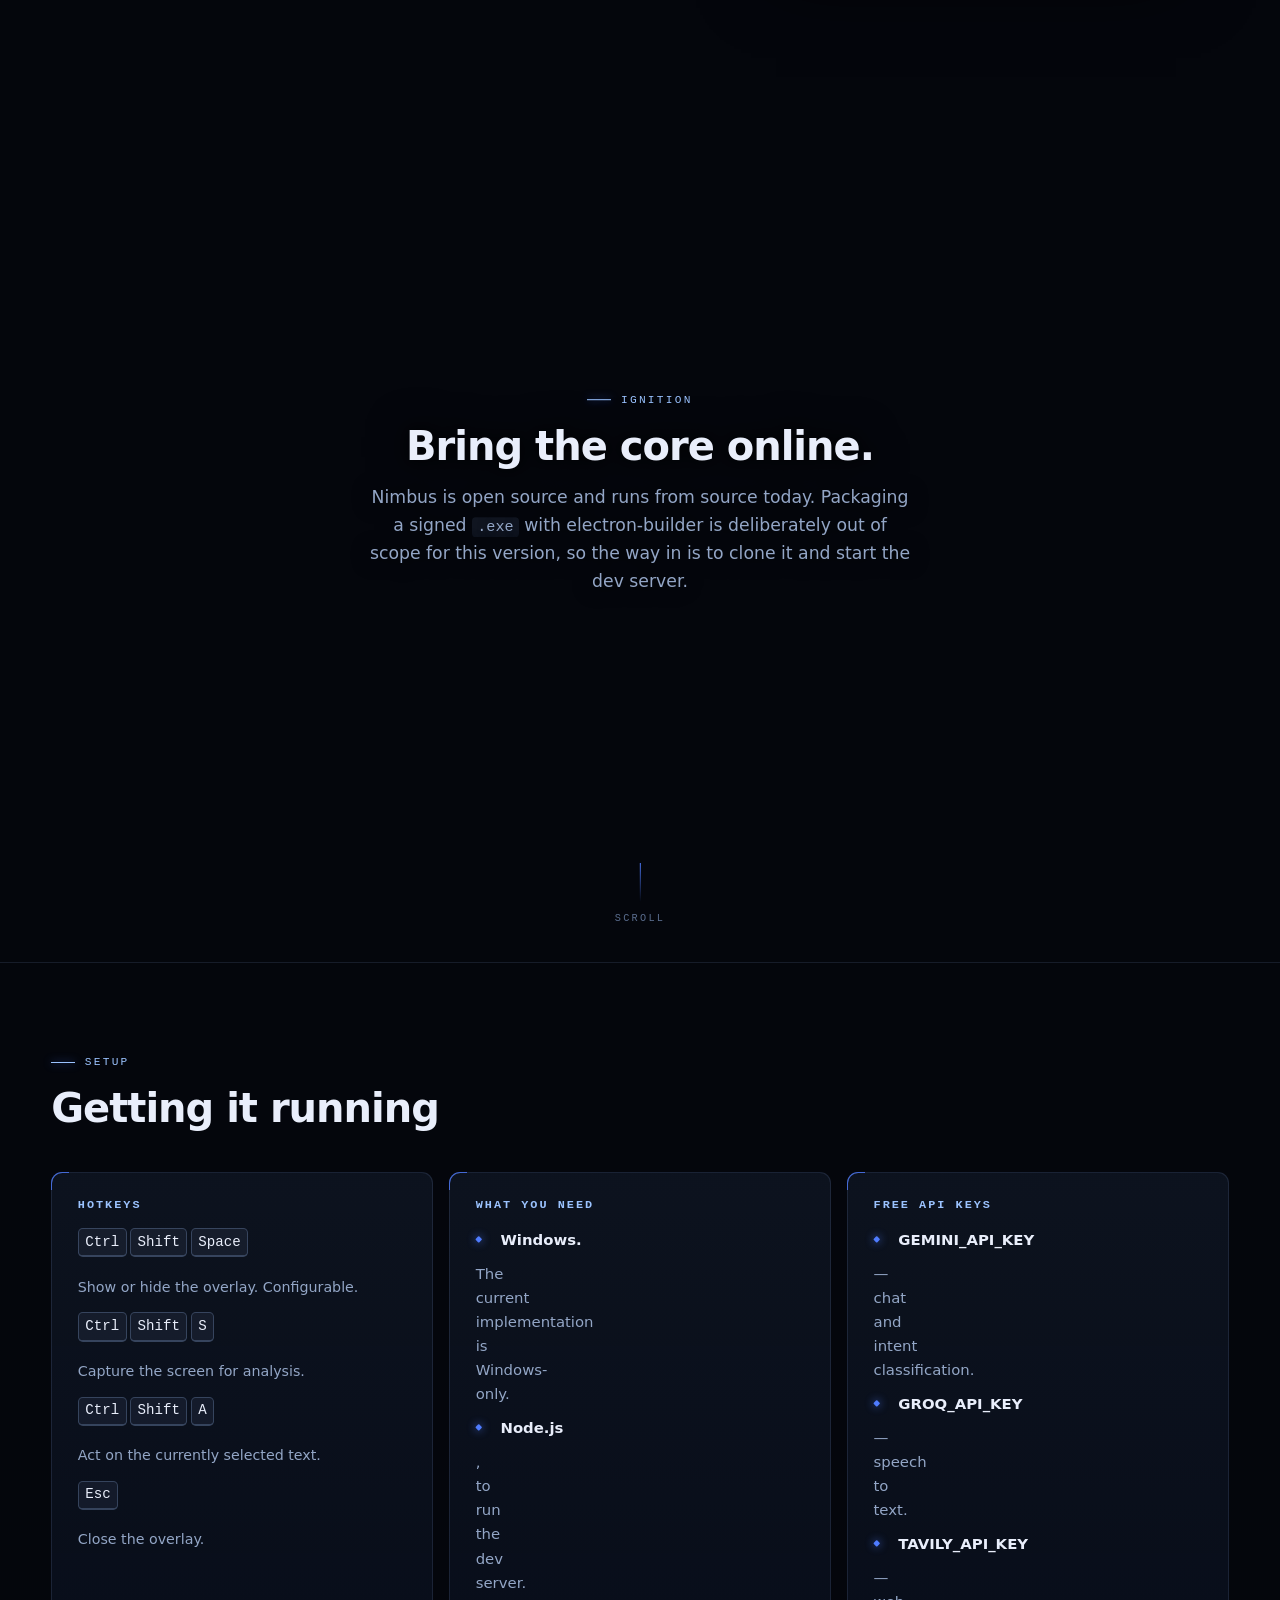
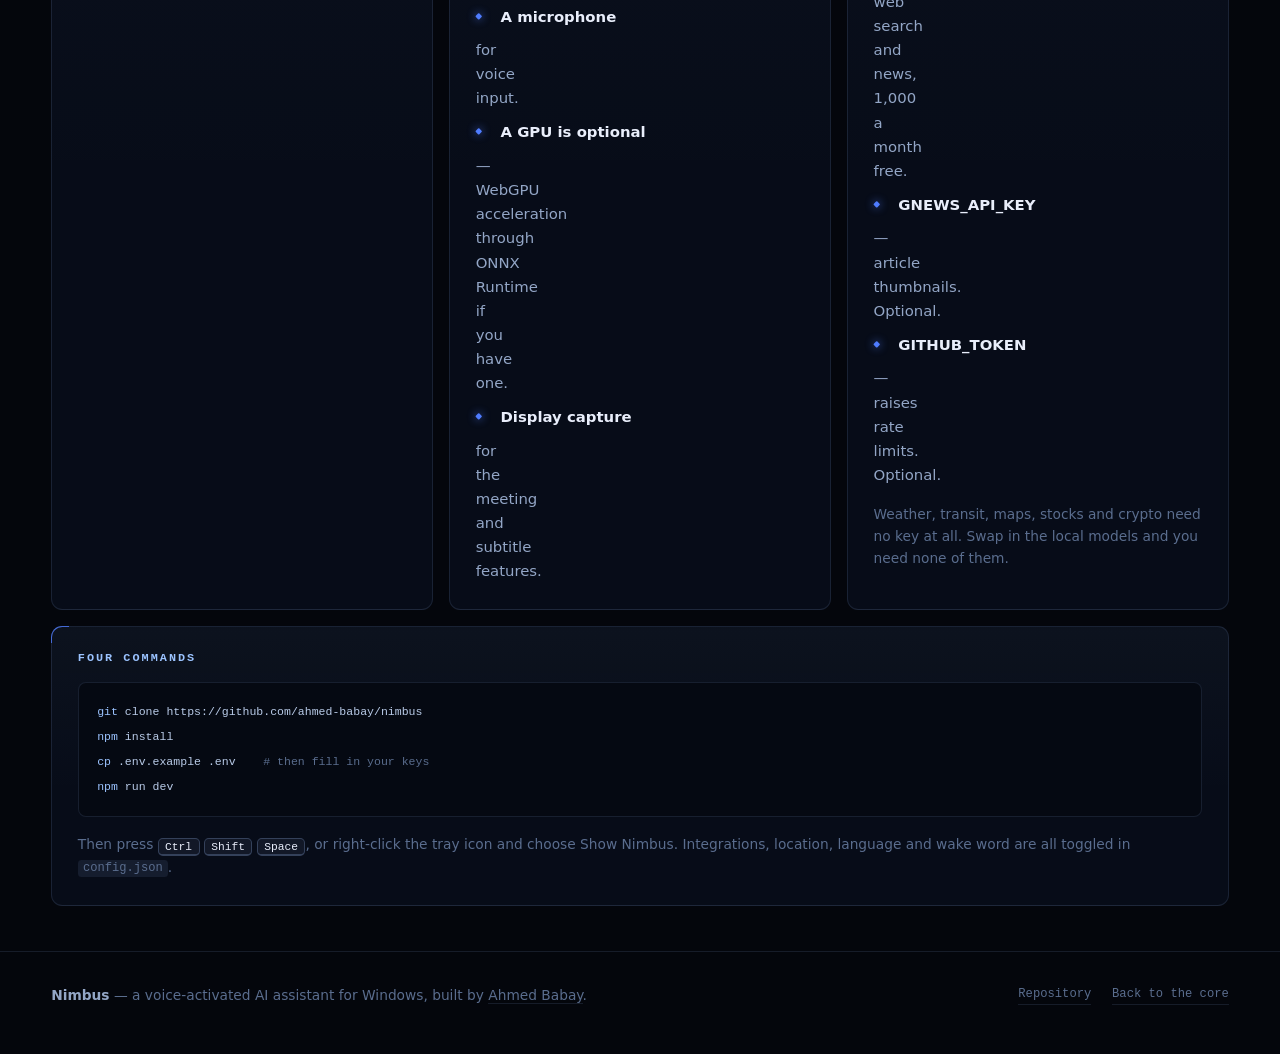
==== commit 7c1a8ad1: "Rebuild around a plasma orb core" ====
--- a/index.html
+++ b/index.html
@@ -1,39 +1,25 @@
 <!doctype html>
-<html lang="en" data-sky="day">
+<html lang="en">
 <head>
 <meta charset="utf-8">
 <meta name="viewport" content="width=device-width, initial-scale=1, viewport-fit=cover">
-<title>Nimbus — a control tower for your desktop</title>
-<meta name="description" content="Nimbus is a voice-activated overlay assistant for Windows. Press Ctrl+Shift+Space and it listens, works out what you meant, and answers over whatever you were doing.">
-<meta name="color-scheme" content="light dark">
-<meta name="theme-color" content="#0b1622">
+<title>Nimbus — a voice-activated AI assistant for Windows</title>
+<meta name="description" content="Nimbus is a voice-activated AI assistant for Windows. Press Ctrl+Shift+Space and it listens, works out what you meant, and answers over whatever you were doing. Runs on local models if you want it to.">
+<meta name="color-scheme" content="dark">
+<meta name="theme-color" content="#04060c">
 
 <meta property="og:type" content="website">
-<meta property="og:title" content="Nimbus — a control tower for your desktop">
-<meta property="og:description" content="A voice-activated overlay assistant for Windows. Weather, transit, news, meeting transcription and local models, one hotkey away.">
+<meta property="og:title" content="Nimbus — a voice-activated AI assistant for Windows">
+<meta property="og:description" content="One hotkey. Voice in, answers out — weather, transit, news, meeting transcription and local models that never leave your machine.">
 
 <link rel="icon" href="assets/favicon.svg" type="image/svg+xml">
 <link rel="stylesheet" href="assets/css/core.css">
-<link rel="stylesheet" href="assets/css/scene.css">
-<link rel="stylesheet" href="assets/css/rooms.css">
+<link rel="stylesheet" href="assets/css/stage.css">
 
 <script>
-  /* Set before first paint: arms the reveal states and picks a sky.
-     Stored choice wins, else the OS preference, else the clock. */
-  (function () {
-    var d = document.documentElement;
-    d.classList.add('js');
-    var saved = null;
-    if (/[?&]sky=night/.test(location.search)) saved = 'night';
-    else if (/[?&]sky=day/.test(location.search)) saved = 'day';
-    if (!saved) { try { saved = localStorage.getItem('nimbus-sky'); } catch (e) {} }
-    if (saved !== 'day' && saved !== 'night') {
-      var h = new Date().getHours();
-      var dark = window.matchMedia && window.matchMedia('(prefers-color-scheme: dark)').matches;
-      saved = (dark || h < 7 || h >= 19) ? 'night' : 'day';
-    }
-    d.setAttribute('data-sky', saved);
-  })();
+  /* Set before first paint so the reveal states are armed. With
+     scripting off this never runs and everything stays visible. */
+  document.documentElement.classList.add('js');
 </script>
 </head>
 <body id="top">
@@ -43,1105 +29,250 @@
 <header class="topbar">
   <a class="brand" href="#top">
     <svg class="brand__mark" viewBox="0 0 32 32" aria-hidden="true">
-      <circle cx="16" cy="16" r="15" fill="none" stroke="currentColor" stroke-opacity=".28"/>
-      <path d="M16 4 L16 28" stroke="currentColor" stroke-opacity=".28"/>
-      <circle cx="16" cy="11" r="5.4" fill="var(--accent)"/>
-      <circle cx="16" cy="11" r="9.2" fill="none" stroke="var(--accent)" stroke-opacity=".45"/>
-      <path d="M7 25 Q12 21 16 25 T25 25" fill="none" stroke="currentColor" stroke-width="1.6" stroke-linecap="round"/>
+      <circle cx="16" cy="16" r="12.5" fill="none" stroke="rgb(var(--beam-2))" stroke-opacity=".5"/>
+      <path d="M9 15 L13.5 11 L12 17 L17.5 14 L14.5 22 L21 17 L19.5 22 L24 18"
+            fill="none" stroke="rgb(var(--beam-2))" stroke-width="1.6"
+            stroke-linecap="round" stroke-linejoin="round"/>
+      <circle cx="16" cy="16" r="3.4" fill="#fff" fill-opacity=".9"/>
     </svg>
     Nimbus
   </a>
-  <p class="brand__tag">Voice-activated overlay assistant for Windows</p>
+  <p class="brand__tag">voice-activated assistant · windows</p>
 
   <div class="topbar__spacer"></div>
 
   <a class="ghlink" href="https://github.com/ahmed-babay/nimbus" target="_blank" rel="noopener">
-    <svg width="15" height="15" viewBox="0 0 16 16" fill="currentColor" aria-hidden="true">
+    <svg width="14" height="14" viewBox="0 0 16 16" fill="currentColor" aria-hidden="true">
       <path d="M8 0C3.58 0 0 3.58 0 8c0 3.54 2.29 6.53 5.47 7.59.4.07.55-.17.55-.38 0-.19-.01-.82-.01-1.49-2.01.37-2.53-.49-2.69-.94-.09-.23-.48-.94-.82-1.13-.28-.15-.68-.52-.01-.53.63-.01 1.08.58 1.23.82.72 1.21 1.87.87 2.33.66.07-.52.28-.87.51-1.07-1.78-.2-3.64-.89-3.64-3.95 0-.87.31-1.59.82-2.15-.08-.2-.36-1.02.08-2.12 0 0 .67-.21 2.2.82a7.4 7.4 0 0 1 2-.27c.68 0 1.36.09 2 .27 1.53-1.04 2.2-.82 2.2-.82.44 1.1.16 1.92.08 2.12.51.56.82 1.27.82 2.15 0 3.07-1.87 3.75-3.65 3.95.29.25.54.73.54 1.48 0 1.07-.01 1.93-.01 2.2 0 .21.15.46.55.38A8.01 8.01 0 0 0 16 8c0-4.42-3.58-8-8-8Z"/>
     </svg>
-    <span>GitHub</span>
+    <span>Source</span>
   </a>
-
-  <button class="skytoggle" id="skyToggle" type="button" aria-pressed="false">
-    <span class="vh">Switch between clear sky and storm</span>
-    <span class="skytoggle__icons" aria-hidden="true"><span>☀</span><span>☾</span></span>
-    <span class="skytoggle__knob" aria-hidden="true"></span>
-  </button>
 </header>
 
-<nav class="rail" id="rail" aria-label="Tower floors">
-  <ol>
-    <li><a href="#beat-radio"><span class="rail__no">01</span><span class="rail__name">Radio room</span></a></li>
-    <li><a href="#beat-ops"><span class="rail__no">02</span><span class="rail__name">Ops deck</span></a></li>
-    <li><a href="#beat-weather"><span class="rail__no">03</span><span class="rail__name">Weather deck</span></a></li>
-    <li><a href="#beat-wire"><span class="rail__no">04</span><span class="rail__name">Wire room</span></a></li>
-    <li><a href="#beat-archive"><span class="rail__no">05</span><span class="rail__name">Archive</span></a></li>
-    <li><a href="#beat-switchboard"><span class="rail__no">06</span><span class="rail__name">Switchboard</span></a></li>
-    <li><a href="#beat-signal"><span class="rail__no">07</span><span class="rail__name">Signal room</span></a></li>
-  </ol>
+<div class="hud" id="hud" aria-hidden="true">
+  <div class="hud__row">
+    <span class="hud__key">CORE</span>
+    <span class="hud__val" id="hudBeat">CORE</span>
+  </div>
+  <div class="hud__row">
+    <span class="hud__key">CHG</span>
+    <span class="hud__val" id="hudCharge">000%</span>
+    <span class="hud__meter"><i id="hudMeter"></i></span>
+  </div>
+</div>
+
+<nav class="rail" id="rail" aria-label="Sections">
+  <a href="#beat-open"><span>Core</span><i></i></a>
+  <a href="#beat-voice"><span>01 Voice</span><i></i></a>
+  <a href="#beat-intent"><span>02 Intent</span><i></i></a>
+  <a href="#beat-signals"><span>03 Signals</span><i></i></a>
+  <a href="#beat-wire"><span>04 Wire</span><i></i></a>
+  <a href="#beat-recall"><span>05 Recall</span><i></i></a>
+  <a href="#beat-room"><span>06 Room</span><i></i></a>
+  <a href="#beat-local"><span>07 Local</span><i></i></a>
+  <a href="#beat-close"><span>Ignition</span><i></i></a>
 </nav>
 
-<div class="altimeter" id="altimeter" aria-hidden="true">
-  <div class="altimeter__read">
-    <div class="altimeter__label">ALT</div>
-    <div><span class="altimeter__val" id="altVal">000</span> m</div>
+<main id="main">
+<div class="stack" id="stack">
+
+  <!-- ============================================================
+       THE STAGE: pinned for the whole scroll
+       ============================================================ -->
+  <div class="stage" id="stage">
+    <div class="field" aria-hidden="true">
+      <div class="field__grid"></div>
+      <svg class="field__net" viewBox="0 0 1600 1000" preserveAspectRatio="xMidYMid slice" aria-hidden="true">
+      <path class="net-edge" d="M591.9 844.9L550.9 743.4M591.9 844.9L691.9 931.2M591.9 844.9L687.4 717.2M1160 964.8L1069.2 876.6M1160 964.8L1247.9 826.3M1493.5 389L1507.4 543.5M1493.5 389L1330.8 386.3M605.5 52.8L762.9 91M605.5 52.8L575.8 219.7M550.9 743.4L687.4 717.2M39.2 690.9L63 818.2M39.2 690.9L54.5 555.2M137.8 928.5L63 818.2M137.8 928.5L263.6 768M266.5 240L411.2 345.9M266.5 240L132.6 104.8M575.8 219.7L563.9 381.1M691.9 931.2L842.2 999.5M54.5 555.2L161.9 413.2M453.1 588.1L403 464.7M453.1 588.1L339.3 661M563.9 381.1L622.5 501M563.9 381.1L411.2 345.9M888.5 774.8L1003.8 779.7M888.5 774.8L931.6 607.8M1008.7 188.5L1015.5 310.7M1008.7 188.5L1130.5 252M1008.7 188.5L878.6 267.3M990.6 18L886.7 94.8M990.6 18L1147.8 7M842.2 999.5L985 950.3M842.2 999.5L888.5 774.8M1155.9 542.1L1000.8 484.1M1155.9 542.1L1088.7 711.5M1155.9 542.1L931.6 607.8M403 464.7L411.2 345.9M403 464.7L563.9 381.1M1562.8 739L1507.4 543.5M1562.8 739L1571.6 971.3M1562.8 739L1397.7 568.7M687.4 717.2L888.5 774.8M1015.5 310.7L1130.5 252M1015.5 310.7L878.6 267.3M161.9 413.2L266.5 240M1069.2 876.6L985 950.3M1069.2 876.6L1003.8 779.7M1328.4 983.2L1160 964.8M1328.4 983.2L1247.9 826.3M886.7 94.8L762.9 91M760.3 441.7L622.5 501M760.3 441.7L563.9 381.1M760.3 441.7L878.6 267.3M1147.8 7L1258.3 26.4M1000.8 484.1L931.6 607.8M1594.9 182.3L1407.9 242M1594.9 182.3L1402.8 64.3M263.6 768L339.3 661M263.6 768L384.6 933.2M1402.8 64.3L1258.3 26.4M1402.8 64.3L1407.9 242M1330.8 386.3L1407.9 242M1571.6 971.3L1328.4 983.2M1088.7 711.5L1003.8 779.7M1088.7 711.5L1069.2 876.6M1397.7 568.7L1507.4 543.5M1397.7 568.7L1330.8 386.3M1397.7 568.7L1493.5 389M384.6 933.2L591.9 844.9M1407.9 242L1493.5 389"/>
+      <path class="net-pulse" d="M563.9 381.1L403 464.7L453.1 588.1L339.3 661L263.6 768L384.6 933.2"/>
+      <path class="net-pulse" d="M1147.8 7L990.6 18L886.7 94.8L762.9 91L605.5 52.8L575.8 219.7"/>
+      <path class="net-pulse" d="M1330.8 386.3L1493.5 389L1397.7 568.7L1507.4 543.5L1562.8 739L1571.6 971.3"/>
+      <path class="net-pulse" d="M888.5 774.8L931.6 607.8L1000.8 484.1L1155.9 542.1L1088.7 711.5L1003.8 779.7"/>
+      <path class="net-pulse" d="M54.5 555.2L39.2 690.9L63 818.2L137.8 928.5L263.6 768L384.6 933.2"/>
+      <circle class="net-node net-node--big" cx="591.9" cy="844.9" r="3"/>
+      <circle class="net-node" cx="1160" cy="964.8" r="1.9"/>
+      <circle class="net-node net-node--big" cx="1493.5" cy="389" r="3"/>
+      <circle class="net-node" cx="605.5" cy="52.8" r="1.9"/>
+      <circle class="net-node" cx="550.9" cy="743.4" r="1.9"/>
+      <circle class="net-node" cx="39.2" cy="690.9" r="1.9"/>
+      <circle class="net-node" cx="137.8" cy="928.5" r="1.9"/>
+      <circle class="net-node" cx="266.5" cy="240" r="1.9"/>
+      <circle class="net-node" cx="575.8" cy="219.7" r="1.9"/>
+      <circle class="net-node" cx="691.9" cy="931.2" r="1.9"/>
+      <circle class="net-node" cx="54.5" cy="555.2" r="1.9"/>
+      <circle class="net-node" cx="453.1" cy="588.1" r="1.9"/>
+      <circle class="net-node net-node--big" cx="563.9" cy="381.1" r="3"/>
+      <circle class="net-node net-node--big" cx="888.5" cy="774.8" r="3"/>
+      <circle class="net-node" cx="1008.7" cy="188.5" r="1.9"/>
+      <circle class="net-node" cx="990.6" cy="18" r="1.9"/>
+      <circle class="net-node" cx="842.2" cy="999.5" r="1.9"/>
+      <circle class="net-node" cx="1155.9" cy="542.1" r="1.9"/>
+      <circle class="net-node" cx="403" cy="464.7" r="1.9"/>
+      <circle class="net-node" cx="1562.8" cy="739" r="1.9"/>
+      <circle class="net-node" cx="687.4" cy="717.2" r="1.9"/>
+      <circle class="net-node" cx="1015.5" cy="310.7" r="1.9"/>
+      <circle class="net-node" cx="161.9" cy="413.2" r="1.9"/>
+      <circle class="net-node" cx="878.6" cy="267.3" r="1.9"/>
+      <circle class="net-node net-node--big" cx="1069.2" cy="876.6" r="3"/>
+      <circle class="net-node" cx="985" cy="950.3" r="1.9"/>
+      <circle class="net-node" cx="1328.4" cy="983.2" r="1.9"/>
+      <circle class="net-node" cx="886.7" cy="94.8" r="1.9"/>
+      <circle class="net-node" cx="760.3" cy="441.7" r="1.9"/>
+      <circle class="net-node" cx="132.6" cy="104.8" r="1.9"/>
+      <circle class="net-node" cx="1147.8" cy="7" r="1.9"/>
+      <circle class="net-node" cx="1000.8" cy="484.1" r="1.9"/>
+      <circle class="net-node" cx="1594.9" cy="182.3" r="1.9"/>
+      <circle class="net-node" cx="762.9" cy="91" r="1.9"/>
+      <circle class="net-node" cx="263.6" cy="768" r="1.9"/>
+      <circle class="net-node" cx="1402.8" cy="64.3" r="1.9"/>
+      <circle class="net-node" cx="1247.9" cy="826.3" r="1.9"/>
+      <circle class="net-node" cx="1330.8" cy="386.3" r="1.9"/>
+      <circle class="net-node" cx="1571.6" cy="971.3" r="1.9"/>
+      <circle class="net-node" cx="1088.7" cy="711.5" r="1.9"/>
+      <circle class="net-node" cx="1130.5" cy="252" r="1.9"/>
+      <circle class="net-node net-node--big" cx="1397.7" cy="568.7" r="3"/>
+      <circle class="net-node" cx="622.5" cy="501" r="1.9"/>
+      <circle class="net-node" cx="1507.4" cy="543.5" r="1.9"/>
+      <circle class="net-node" cx="931.6" cy="607.8" r="1.9"/>
+      <circle class="net-node" cx="384.6" cy="933.2" r="1.9"/>
+      <circle class="net-node" cx="63" cy="818.2" r="1.9"/>
+      <circle class="net-node net-node--big" cx="1407.9" cy="242" r="3"/>
+      <circle class="net-node" cx="1003.8" cy="779.7" r="1.9"/>
+      <circle class="net-node" cx="411.2" cy="345.9" r="1.9"/>
+      <circle class="net-node" cx="1258.3" cy="26.4" r="1.9"/>
+      <circle class="net-node" cx="339.3" cy="661" r="1.9"/>
+      </svg>
+      <div class="field__marks"><i></i><i></i><i></i><i></i></div>
+      <div class="field__vignette"></div>
+    </div>
+
+    <!-- The core. Every arc is generated per frame in orb.js -
+         no video, no sprite sheet. -->
+    <canvas id="orb" aria-hidden="true"></canvas>
+    <div class="orb-fallback" aria-hidden="true"></div>
   </div>
-  <div class="altimeter__tube"><i id="altBar"></i></div>
-</div>
-
-<main id="main">
-<div class="ascent" id="ascent">
 
   <!-- ============================================================
-       THE PINNED STAGE
+       THE SCORE: copy scrolls past the pinned core
        ============================================================ -->
-  <div class="ascent__stage" id="stage">
-
-    <!-- The camera. Scroll interpolates this viewBox; that is the
-         entire camera move. No video, no frame sequence. -->
-    <svg id="camera" viewBox="-246 5250 1692 1100" preserveAspectRatio="xMidYMid slice" aria-hidden="true">
-      <defs>
-        <linearGradient id="skyGrad" gradientUnits="userSpaceOnUse" x1="0" y1="0" x2="0" y2="6400">
-          <stop offset="0"   class="s0"/>
-          <stop offset=".34" class="s1"/>
-          <stop offset=".72" class="s2"/>
-          <stop offset="1"   class="s3"/>
-        </linearGradient>
-
-        <linearGradient id="beamGrad" x1="0" y1="0" x2="1" y2="0">
-          <stop offset="0"   class="g-mid" stop-opacity=".6"/>
-          <stop offset=".45" class="g-mid" stop-opacity=".22"/>
-          <stop offset="1"   class="g-mid" stop-opacity="0"/>
-        </linearGradient>
-
-        <radialGradient id="halo">
-          <stop offset="0"   class="g-core"/>
-          <stop offset=".22" class="g-mid" stop-opacity=".75"/>
-          <stop offset="1"   class="g-out"/>
-        </radialGradient>
-
-        <symbol id="clA" viewBox="0 0 400 140">
-          <ellipse cx="150" cy="100" rx="140" ry="36"/>
-          <ellipse cx="118" cy="76"  rx="72"  ry="42"/>
-          <ellipse cx="198" cy="60"  rx="84"  ry="50"/>
-          <ellipse cx="268" cy="84"  rx="78"  ry="40"/>
-          <ellipse cx="316" cy="102" rx="66"  ry="30"/>
-        </symbol>
-
-        <symbol id="clB" viewBox="0 0 400 90">
-          <ellipse cx="200" cy="60" rx="196" ry="18"/>
-          <ellipse cx="140" cy="44" rx="96"  ry="24"/>
-          <ellipse cx="256" cy="48" rx="84"  ry="20"/>
-        </symbol>
-
-        <symbol id="clS" viewBox="0 0 460 200">
-          <ellipse cx="230" cy="150" rx="224" ry="46"/>
-          <ellipse cx="150" cy="108" rx="110" ry="58"/>
-          <ellipse cx="272" cy="86"  rx="126" ry="66"/>
-          <ellipse cx="352" cy="120" rx="98"  ry="48"/>
-          <rect x="60" y="146" width="340" height="50" rx="24"/>
-        </symbol>
-      </defs>
-
-      <!-- sky: one gradient across the whole 6400-unit world, so the
-           colour genuinely changes with altitude as the camera climbs -->
-      <rect x="-900" y="-500" width="3000" height="7400" fill="url(#skyGrad)"/>
-
-      <!-- ---------------- clouds behind the tower ---------------- -->
-      <g class="band" data-par=".62">
-        <g class="drift drift--slow">
-          <use href="#clB" class="cloud-b" x="-120" y="760"  width="700" height="158"/>
-          <use href="#clB" class="cloud-b" x="700"  y="980"  width="620" height="140"/>
-          <use href="#clA" class="cloud-a" x="220"  y="1180" width="520" height="182"/>
-        </g>
-      </g>
-
-      <g class="band" data-par=".48">
-        <g class="drift">
-          <use href="#clA" class="cloud-a" x="-200" y="2160" width="640" height="224"/>
-          <use href="#clS" class="storm"   x="520"  y="1980" width="760" height="330"/>
-          <use href="#clB" class="cloud-b" x="180"  y="2560" width="820" height="185"/>
-        </g>
-      </g>
-
-      <g class="band" data-par=".34">
-        <g class="drift drift--fast">
-          <use href="#clS" class="storm"   x="-260" y="3320" width="880" height="383"/>
-          <use href="#clA" class="cloud-a" x="640"  y="3520" width="700" height="245"/>
-          <use href="#clB" class="cloud-b" x="60"   y="3860" width="900" height="203"/>
-        </g>
-      </g>
-
-      <g class="band" data-par=".18">
-        <g class="drift drift--slow">
-          <use href="#clA" class="cloud-a" x="-320" y="4620" width="780" height="273"/>
-          <use href="#clS" class="storm"   x="440"  y="4520" width="940" height="409"/>
-          <use href="#clA" class="cloud-a" x="120"  y="5000" width="660" height="231"/>
-        </g>
-      </g>
-
-      <!-- ---------------- the tower ---------------- -->
-      <g id="tower">
-        <!-- shaft -->
-        <path class="t-face" d="M410 6100 L522 560 L678 560 L790 6100 Z"/>
-        <path class="t-side" d="M690 6100 L632 560 L678 560 L790 6100 Z"/>
-        <path class="t-band" d="M410 6100 L522 560 L534 560 L424 6100 Z"/>
-
-        <!-- ribs -->
-        <path class="t-rib" d="M490 6100 L553 560 L563 560 L500 6100 Z" opacity=".55"/>
-        <path class="t-rib" d="M700 6100 L637 560 L647 560 L710 6100 Z" opacity=".4"/>
-        <path class="t-rib" d="M596 6100 L597 560 L603 560 L604 6100 Z" opacity=".3"/>
-
-        <!-- service bands between floors -->
-        <rect class="t-rib" x="425" y="5336" width="349" height="8" opacity=".5"/>
-        <rect class="t-rib" x="440" y="4616" width="320" height="8" opacity=".5"/>
-        <rect class="t-rib" x="454" y="3896" width="291" height="8" opacity=".5"/>
-        <rect class="t-rib" x="469" y="3176" width="262" height="8" opacity=".5"/>
-        <rect class="t-rib" x="484" y="2456" width="233" height="8" opacity=".5"/>
-        <rect class="t-rib" x="498" y="1736" width="204" height="8" opacity=".5"/>
-        <rect class="t-rib" x="513" y="1016" width="175" height="8" opacity=".5"/>
-
-        <!-- floor 01 - radio room -->
-        <g>
-          <rect class="t-band" x="396" y="5668" width="408" height="64" rx="5"/>
-          <rect class="t-edge" x="396" y="5726" width="408" height="7" opacity=".8"/>
-          <rect class="win" data-win="radio" x="442" y="5685" width="96" height="30" rx="3"/>
-          <rect class="win" data-win="radio" x="552" y="5685" width="96" height="30" rx="3"/>
-          <rect class="win" data-win="radio" x="662" y="5685" width="96" height="30" rx="3"/>
-        </g>
-
-        <!-- floor 02 - ops deck -->
-        <g>
-          <rect class="t-band" x="411" y="4948" width="378" height="64" rx="5"/>
-          <rect class="t-edge" x="411" y="5006" width="378" height="7" opacity=".8"/>
-          <rect class="win" data-win="ops" x="457" y="4965" width="86" height="30" rx="3"/>
-          <rect class="win" data-win="ops" x="557" y="4965" width="86" height="30" rx="3"/>
-          <rect class="win" data-win="ops" x="657" y="4965" width="86" height="30" rx="3"/>
-        </g>
-
-        <!-- floor 03 - weather deck -->
-        <g>
-          <rect class="t-band" x="425" y="4228" width="350" height="64" rx="5"/>
-          <rect class="t-edge" x="425" y="4286" width="350" height="7" opacity=".8"/>
-          <rect class="win" data-win="weather" x="471" y="4245" width="77" height="30" rx="3"/>
-          <rect class="win" data-win="weather" x="562" y="4245" width="77" height="30" rx="3"/>
-          <rect class="win" data-win="weather" x="652" y="4245" width="77" height="30" rx="3"/>
-          <!-- weather mast -->
-          <path class="st-tedge" d="M775 4258 L830 4258 M828 4232 L828 4284" stroke-width="4" opacity=".7"/>
-        </g>
-
-        <!-- floor 04 - wire room -->
-        <g>
-          <rect class="t-band" x="440" y="3508" width="320" height="64" rx="5"/>
-          <rect class="t-edge" x="440" y="3566" width="320" height="7" opacity=".8"/>
-          <rect class="win" data-win="wire" x="486" y="3525" width="67" height="30" rx="3"/>
-          <rect class="win" data-win="wire" x="567" y="3525" width="67" height="30" rx="3"/>
-          <rect class="win" data-win="wire" x="647" y="3525" width="67" height="30" rx="3"/>
-        </g>
-
-        <!-- floor 05 - archive -->
-        <g>
-          <rect class="t-band" x="454" y="2788" width="292" height="64" rx="5"/>
-          <rect class="t-edge" x="454" y="2846" width="292" height="7" opacity=".8"/>
-          <rect class="win" data-win="archive" x="500" y="2805" width="57" height="30" rx="3"/>
-          <rect class="win" data-win="archive" x="571" y="2805" width="57" height="30" rx="3"/>
-          <rect class="win" data-win="archive" x="643" y="2805" width="57" height="30" rx="3"/>
-        </g>
-
-        <!-- floor 06 - switchboard -->
-        <g>
-          <rect class="t-band" x="469" y="2068" width="262" height="64" rx="5"/>
-          <rect class="t-edge" x="469" y="2126" width="262" height="7" opacity=".8"/>
-          <rect class="win" data-win="switchboard" x="515" y="2085" width="47" height="30" rx="3"/>
-          <rect class="win" data-win="switchboard" x="576" y="2085" width="47" height="30" rx="3"/>
-          <rect class="win" data-win="switchboard" x="638" y="2085" width="47" height="30" rx="3"/>
-        </g>
-
-        <!-- floor 07 - signal room -->
-        <g>
-          <rect class="t-band" x="483" y="1348" width="234" height="64" rx="5"/>
-          <rect class="t-edge" x="483" y="1406" width="234" height="7" opacity=".8"/>
-          <rect class="win" data-win="signal" x="529" y="1365" width="38" height="30" rx="3"/>
-          <rect class="win" data-win="signal" x="581" y="1365" width="38" height="30" rx="3"/>
-          <rect class="win" data-win="signal" x="633" y="1365" width="38" height="30" rx="3"/>
-          <!-- dish -->
-          <path class="t-edge" d="M717 1372 q34 -18 34 12 q0 30 -34 12 Z" opacity=".85"/>
-        </g>
-
-        <!-- ---------------- crown ---------------- -->
-        <rect class="t-edge" x="510" y="556" width="180" height="18" rx="5"/>
-        <path class="t-face" d="M522 566 L438 428 L762 428 L678 566 Z"/>
-        <path class="glass"  d="M534 552 L460 442 L740 442 L666 552 Z"/>
-        <path class="glass-2" d="M534 552 L460 442 L520 442 L560 552 Z" opacity=".55"/>
-        <path class="st-tedge" d="M600 442 L600 552 M520 442 L544 552 M680 442 L656 552"
-              stroke-width="4" opacity=".55"/>
-
-        <rect class="t-band" x="422" y="404" width="356" height="26" rx="8"/>
-        <rect class="t-edge" x="416" y="396" width="368" height="10" rx="5"/>
-
-        <!-- roof railing -->
-        <path class="st-tedge" d="M432 396 L432 376 M478 396 L478 376 M524 396 L524 376
-                                M570 396 L570 376 M616 396 L616 376 M662 396 L662 376
-                                M708 396 L708 376 M754 396 L754 376 M426 378 L758 378"
-              stroke-width="3.4" opacity=".8"/>
-
-        <!-- mast and aerials -->
-        <rect class="t-edge" x="594" y="292" width="12" height="112" rx="3"/>
-        <path class="st-tedge" d="M560 348 L640 348 M572 322 L628 322"
-              stroke-width="3.4" opacity=".85"/>
-        <path class="st-tedge" d="M600 292 L560 236 M600 292 L648 244"
-              stroke-width="2.6" opacity=".5"/>
-
-        <!-- ---------------- the beacon ---------------- -->
-        <g transform="translate(600 276)">
-          <path class="sweep"          d="M0 0 L620 -132 L620 132 Z"/>
-          <path class="sweep sweep--b" d="M0 0 L620 -132 L620 132 Z"/>
-          <circle class="beacon-halo" r="150" fill="url(#halo)"/>
-          <circle class="beacon-pulse beacon-halo" r="62" fill="url(#halo)"/>
-          <circle class="beacon-core" r="24"/>
-          <circle class="beacon-core" r="34" opacity=".35"/>
-        </g>
-      </g>
-
-      <!-- ---------------- clouds in front of the tower ---------------- -->
-      <g class="band" data-par="-.22">
-        <g class="drift drift--fast">
-          <use href="#clA" class="cloud-a" x="-380" y="5560" width="900" height="315"/>
-          <use href="#clA" class="cloud-a" x="600"  y="5720" width="840" height="294"/>
-          <use href="#clB" class="cloud-b" x="80"   y="5960" width="1000" height="225"/>
-        </g>
-      </g>
-
-      <!-- ---------------- the ground ---------------- -->
-      <g>
-        <rect class="ground" x="-900" y="6100" width="3000" height="700"/>
-        <rect class="ground-2" x="-900" y="6100" width="3000" height="16"/>
-        <rect class="ground-2" x="120" y="6150" width="360" height="90" rx="8" opacity=".7"/>
-        <rect class="ground-2" x="760" y="6168" width="280" height="72" rx="8" opacity=".55"/>
-        <g>
-          <circle class="apron-light" cx="180" cy="6280" r="7"/>
-          <circle class="apron-light" cx="320" cy="6296" r="7"/>
-          <circle class="apron-light" cx="470" cy="6312" r="7"/>
-          <circle class="apron-light" cx="730" cy="6312" r="7"/>
-          <circle class="apron-light" cx="880" cy="6296" r="7"/>
-          <circle class="apron-light" cx="1020" cy="6280" r="7"/>
-        </g>
-      </g>
-    </svg>
-
-    <div class="rain" aria-hidden="true"></div>
-    <div class="flash" aria-hidden="true"></div>
-    <div class="stage__vignette" aria-hidden="true"></div>
-
-    <!-- ============================================================
-         THE CUTAWAY: a window into the current floor
-         ============================================================ -->
-    <div class="cutaway" id="cutaway" aria-hidden="true">
-      <div class="cutaway__body">
-        <div class="dioramas" id="dioramas">
-
-          <svg width="0" height="0" aria-hidden="true" focusable="false" style="position:absolute">
-            <defs>
-              <radialGradient id="lampGrad">
-                <stop offset="0" class="lamp-0"/>
-                <stop offset=".5" class="lamp-1"/>
-                <stop offset="1" class="lamp-2"/>
-              </radialGradient>
-            </defs>
-          </svg>
-
-          <!-- ---------- 01 RADIO ROOM ---------- -->
-          <figure class="diorama" data-floor="radio">
-            <div class="diorama__world">
-
-              <div class="layer layer--far" style="--zn:-320">
-                <svg viewBox="0 0 800 500" preserveAspectRatio="xMidYMid slice">
-                  <rect class="r-wall" x="0" y="0" width="800" height="500"/>
-                  <rect class="r-wall2" x="0" y="352" width="800" height="148"/>
-                  <!-- window on the sky -->
-                  <rect class="r-metal2" x="486" y="52" width="286" height="222" rx="6"/>
-                  <rect class="r-sky-1" x="496" y="62" width="266" height="202" rx="3"/>
-                  <ellipse class="r-cloud" cx="576" cy="150" rx="66" ry="24"/>
-                  <ellipse class="r-cloud" cx="672" cy="196" rx="80" ry="26"/>
-                  <path class="r-metal2" d="M626 62 L634 62 L634 264 L626 264 Z"/>
-                  <!-- acoustic panelling -->
-                  <g class="st-line" stroke-width="2" opacity=".3">
-                    <path d="M40 60 L40 330 M96 60 L96 330 M152 60 L152 330 M208 60 L208 330
-                             M264 60 L264 330 M320 60 L320 330 M376 60 L376 330 M432 60 L432 330"/>
-                  </g>
-                  <rect class="r-shadow" x="0" y="330" width="800" height="26"/>
-                </svg>
-              </div>
-
-              <div class="layer" style="--zn:-150">
-                <svg viewBox="0 0 800 500" preserveAspectRatio="xMidYMid slice">
-                  <!-- wall clock -->
-                  <circle class="r-metal2" cx="120" cy="122" r="46"/>
-                  <circle class="r-paper" cx="120" cy="122" r="38"/>
-                  <path class="st-dark" stroke-width="4" stroke-linecap="round" d="M120 122 L120 96 M120 122 L140 132"/>
-                  <!-- VU meter -->
-                  <rect class="r-dark" x="228" y="88" width="150" height="96" rx="8"/>
-                  <rect class="r-paper" x="238" y="98" width="130" height="66" rx="4"/>
-                  <path class="st-line" stroke-width="2" fill="none" d="M254 152 A 52 52 0 0 1 352 152"/>
-                  <g transform="translate(303 158)">
-                    <path class="vu-needle r-accent" d="M-2.5 0 L0 -46 L2.5 0 Z"/>
-                  </g>
-                  <circle class="r-metal" cx="303" cy="158" r="6"/>
-                  <!-- rack of dials -->
-                  <rect class="r-metal2" x="60" y="212" width="330" height="110" rx="7"/>
-                  <g>
-                    <circle class="r-dark" cx="112" cy="266" r="26"/>
-                    <circle class="r-brass" cx="112" cy="266" r="9"/>
-                    <circle class="r-dark" cx="188" cy="266" r="26"/>
-                    <circle class="r-brass" cx="188" cy="266" r="9"/>
-                    <circle class="r-dark" cx="264" cy="266" r="26"/>
-                    <circle class="r-ink" cx="264" cy="266" r="9"/>
-                    <rect class="r-dark" x="308" y="240" width="60" height="52" rx="5"/>
-                    <circle class="rec-lamp r-accent" cx="338" cy="266" r="11"/>
-                  </g>
-                </svg>
-              </div>
-
-              <div class="layer" style="--zn:-20">
-                <svg viewBox="0 0 800 500" preserveAspectRatio="xMidYMid slice">
-                  <!-- microphone on a boom -->
-                  <g transform="translate(556 336)">
-                    <circle class="mic-ring st-ink" r="52" fill="none" stroke-width="3"/>
-                    <circle class="mic-ring mic-ring--b st-ink" r="52" fill="none" stroke-width="3"/>
-                  </g>
-                  <path class="st-metal" stroke-width="7" fill="none" d="M700 432 L700 348 L556 348"/>
-                  <rect class="r-metal2" x="676" y="424" width="48" height="16" rx="5"/>
-                  <g transform="translate(556 336)">
-                    <rect class="r-dark" x="-26" y="-46" width="52" height="86" rx="26"/>
-                    <g class="st-metal" stroke-width="2" opacity=".7">
-                      <path d="M-18 -34 H18 M-18 -22 H18 M-18 -10 H18 M-18 2 H18 M-18 14 H18 M-18 26 H18"/>
-                    </g>
-                    <rect class="r-metal" x="-8" y="40" width="16" height="26" rx="4"/>
-                  </g>
-                  <!-- live waveform -->
-                  <g class="wave r-ink" transform="translate(96 400)">
-                    <rect x="0"   y="-14" width="9" height="28" rx="4" style="animation-delay:-.05s"/>
-                    <rect x="16"  y="-26" width="9" height="52" rx="4" style="animation-delay:-.35s"/>
-                    <rect x="32"  y="-40" width="9" height="80" rx="4" style="animation-delay:-.62s"/>
-                    <rect x="48"  y="-30" width="9" height="60" rx="4" style="animation-delay:-.18s"/>
-                    <rect x="64"  y="-48" width="9" height="96" rx="4" style="animation-delay:-.8s"/>
-                    <rect x="80"  y="-22" width="9" height="44" rx="4" style="animation-delay:-.45s"/>
-                    <rect x="96"  y="-36" width="9" height="72" rx="4" style="animation-delay:-.68s"/>
-                    <rect x="112" y="-16" width="9" height="32" rx="4" style="animation-delay:-.27s"/>
-                    <rect x="128" y="-44" width="9" height="88" rx="4" style="animation-delay:-.92s"/>
-                    <rect x="144" y="-24" width="9" height="48" rx="4" style="animation-delay:-.12s"/>
-                    <rect x="160" y="-34" width="9" height="68" rx="4" style="animation-delay:-.55s"/>
-                    <rect x="176" y="-18" width="9" height="36" rx="4" style="animation-delay:-.74s"/>
-                  </g>
-                  <text x="96" y="452" class="r-ink" font-family="ui-monospace, monospace" font-size="17" letter-spacing="2">LISTENING</text>
-                </svg>
-              </div>
-
-              <div class="layer layer--fore" style="--zn:130">
-                <svg viewBox="0 0 800 500" preserveAspectRatio="xMidYMid slice">
-                  <rect class="r-metal2" x="-20" y="446" width="840" height="80" rx="8"/>
-                  <rect class="r-dark" x="-20" y="446" width="840" height="10" opacity=".5"/>
-                  <ellipse class="lamplight" cx="400" cy="450" rx="300" ry="60"/>
-                  <g transform="translate(228 424)">
-                    <rect class="r-dark" x="0" y="0" width="54" height="34" rx="4"/>
-                    <circle class="r-brass" cx="16" cy="17" r="6"/>
-                    <circle class="r-brass" cx="38" cy="17" r="6"/>
-                  </g>
-                </svg>
-              </div>
-
-            </div>
-          </figure>
-
-          <!-- ---------- 02 OPS DECK ---------- -->
-          <figure class="diorama" data-floor="ops">
-            <div class="diorama__world">
-
-              <div class="layer layer--far" style="--zn:-320">
-                <svg viewBox="0 0 800 500" preserveAspectRatio="xMidYMid slice">
-                  <rect class="r-wall2" x="0" y="0" width="800" height="500"/>
-                  <!-- panoramic glazing -->
-                  <rect class="r-sky-1" x="0" y="0" width="800" height="300"/>
-                  <rect class="r-sky-2" x="0" y="238" width="800" height="62"/>
-                  <ellipse class="r-cloud" cx="140" cy="112" rx="104" ry="30"/>
-                  <ellipse class="r-cloud" cx="690" cy="86" rx="118" ry="34"/>
-                  <g class="r-metal2">
-                    <rect x="0" y="296" width="800" height="18"/>
-                    <rect x="188" y="0" width="12" height="300"/>
-                    <rect x="396" y="0" width="12" height="300"/>
-                    <rect x="604" y="0" width="12" height="300"/>
-                  </g>
-                  <rect class="r-wall" x="0" y="314" width="800" height="186"/>
-                </svg>
-              </div>
-
-              <div class="layer" style="--zn:-160">
-                <svg viewBox="0 0 800 500" preserveAspectRatio="xMidYMid slice">
-                  <!-- route map board -->
-                  <rect class="r-dark" x="452" y="52" width="326" height="252" rx="8"/>
-                  <rect class="r-screen" x="462" y="62" width="306" height="232" rx="4"/>
-                  <g transform="translate(452 52) scale(.62)" opacity=".55">
-                    <path class="st-ink" stroke-width="2" opacity=".35"
-                          d="M40 120 L520 60 M40 240 L520 200 M40 360 L520 340
-                             M140 20 L180 420 M300 20 L320 420 M440 20 L450 420"/>
-                  </g>
-                  <path class="st-ink route-line" stroke-width="4" stroke-linecap="round"
-                        d="M 508 268 C 552 236 578 210 610 196 C 648 180 672 154 706 130"/>
-                  <circle class="r-ink" cx="508" cy="268" r="8"/>
-                  <circle class="r-ink" cx="706" cy="130" r="8"/>
-                  <circle class="r-ink" cx="610" cy="196" r="5" opacity=".7"/>
-                  <text x="472" y="288" class="r-ink" font-family="ui-monospace, monospace" font-size="13">18 MIN · 2 CHANGES</text>
-                </svg>
-              </div>
-
-              <div class="layer" style="--zn:-40">
-                <div class="htmlayer">
-                  <!-- split-flap departure board, driven by JS -->
-                  <div class="flapboard" id="flapboard" aria-hidden="true">
-                    <div class="flapboard__head">
-                      <span>Destination</span><span>Dep</span><span>Status</span>
-                    </div>
-                    <div id="flaprows"></div>
-                  </div>
-                </div>
-              </div>
-
-              <div class="layer layer--fore" style="--zn:140">
-                <svg viewBox="0 0 800 500" preserveAspectRatio="xMidYMid slice">
-                  <rect class="r-metal2" x="-20" y="424" width="840" height="100" rx="8"/>
-                  <rect class="r-dark" x="-20" y="424" width="840" height="9" opacity=".45"/>
-                  <ellipse class="lamplight" cx="380" cy="430" rx="330" ry="56"/>
-                  <!-- desk edge kit -->
-                  <g transform="translate(600 398)">
-                    <rect class="r-dark" x="0" y="0" width="120" height="30" rx="5"/>
-                    <circle class="r-ink" cx="18" cy="15" r="6"/>
-                    <circle class="r-brass" cx="42" cy="15" r="6"/>
-                    <circle class="r-accent" cx="66" cy="15" r="6"/>
-                    <rect class="r-metal" x="84" y="8" width="26" height="14" rx="3"/>
-                  </g>
-                  <path class="st-metal" stroke-width="6" fill="none" opacity=".8"
-                        d="M120 424 C 60 400 40 448 -10 430"/>
-                </svg>
-              </div>
-
-            </div>
-          </figure>
-
-          <!-- ---------- 03 WEATHER DECK ---------- -->
-          <figure class="diorama" data-floor="weather">
-            <div class="diorama__world">
-
-              <div class="layer layer--far" style="--zn:-320">
-                <svg viewBox="0 0 800 500" preserveAspectRatio="xMidYMid slice">
-                  <rect class="r-wall" x="0" y="0" width="800" height="500"/>
-                  <rect class="r-sky-1" x="60" y="40" width="300" height="250" rx="6"/>
-                  <rect class="r-sky-2" x="60" y="228" width="300" height="62"/>
-                  <ellipse class="r-cloud" cx="150" cy="112" rx="70" ry="26"/>
-                  <ellipse class="r-cloud" cx="286" cy="160" rx="86" ry="28"/>
-                  <rect class="st-metal2" x="52" y="32" width="316" height="266" rx="8" stroke-width="12"/>
-                  <path class="r-metal2" d="M206 40 L214 40 L214 290 L206 290 Z"/>
-                  <rect class="r-wall2" x="0" y="360" width="800" height="140"/>
-                  <rect class="r-shadow" x="0" y="352" width="800" height="14"/>
-                </svg>
-              </div>
-
-              <div class="layer" style="--zn:-150">
-                <svg viewBox="0 0 800 500" preserveAspectRatio="xMidYMid slice">
-                  <!-- barograph drum -->
-                  <rect class="r-metal2" x="432" y="60" width="316" height="180" rx="10"/>
-                  <rect class="r-paper" x="446" y="74" width="288" height="152" rx="4"/>
-                  <g class="st-line" stroke-width="1" opacity=".35">
-                    <path d="M446 112 H734 M446 150 H734 M446 188 H734
-                             M518 74 V226 M590 74 V226 M662 74 V226"/>
-                  </g>
-                  <path class="st-accent baro-trace" stroke-width="3" stroke-linecap="round" fill="none"
-                        d="M456 186 C 500 178 520 148 556 152 C 596 156 614 118 652 110 C 686 103 706 122 726 116"/>
-                  <text x="452" y="256" class="r-metal2" font-family="ui-monospace, monospace" font-size="15">1013 hPa</text>
-                </svg>
-              </div>
-
-              <div class="layer" style="--zn:-20">
-                <svg viewBox="0 0 800 500" preserveAspectRatio="xMidYMid slice">
-                  <!-- three instrument dials -->
-                  <g transform="translate(150 352)">
-                    <circle class="r-metal2" r="78"/>
-                    <circle class="r-paper" r="66"/>
-                    <g class="st-line" stroke-width="3" stroke-linecap="round" opacity=".55">
-                      <path d="M-47 -33 L-40 -28 M0 -58 L0 -50 M47 -33 L40 -28 M56 8 L48 8 M-56 8 L-48 8"/>
-                    </g>
-                    <g transform="translate(0 14)">
-                      <path class="dial-needle r-accent" data-dial="temp" style="--deg:-38deg" d="M-3.5 0 L0 -56 L3.5 0 Z"/>
-                    </g>
-                    <circle class="r-metal" cy="14" r="7"/>
-                    <text y="46" text-anchor="middle" class="r-metal2" font-family="ui-monospace, monospace" font-size="13">°C</text>
-                  </g>
-
-                  <g transform="translate(332 380)">
-                    <circle class="r-metal2" r="62"/>
-                    <circle class="r-paper" r="52"/>
-                    <g transform="translate(0 10)">
-                      <path class="dial-needle r-accent" data-dial="hum" style="--deg:24deg" d="M-3 0 L0 -44 L3 0 Z"/>
-                    </g>
-                    <circle class="r-metal" cy="10" r="6"/>
-                    <text y="36" text-anchor="middle" class="r-metal2" font-family="ui-monospace, monospace" font-size="11">RH</text>
-                  </g>
-
-                  <!-- anemometer -->
-                  <g transform="translate(506 336)">
-                    <path class="st-metal" stroke-width="6" fill="none" d="M0 0 L0 108"/>
-                    <g class="anemo">
-                      <g class="r-metal">
-                        <path d="M0 0 L44 -12 A 15 15 0 0 0 44 12 Z"/>
-                        <path d="M0 0 L-22 -38 A 15 15 0 0 0 -40 -28 Z"/>
-                        <path d="M0 0 L-22 38 A 15 15 0 0 1 -40 28 Z"/>
-                      </g>
-                      <circle class="r-brass" r="8"/>
-                    </g>
-                  </g>
-
-                  <!-- radar / traffic scope -->
-                  <g transform="translate(672 352)">
-                    <circle class="r-dark" r="82"/>
-                    <circle class="r-screen" r="72"/>
-                    <g class="st-ink" stroke-width="1.5" fill="none" opacity=".4">
-                      <circle r="24"/><circle r="48"/><circle r="70"/>
-                      <path d="M-72 0 H72 M0 -72 V72"/>
-                    </g>
-                    <path class="radar-arm r-ink" d="M0 0 L72 -20 L72 20 Z" opacity=".28"/>
-                    <g class="r-ink">
-                      <circle class="plane-blip" cx="-30" cy="-22" r="5"/>
-                      <circle class="plane-blip plane-blip--b" cx="38" cy="14" r="5"/>
-                      <circle class="plane-blip plane-blip--c" cx="12" cy="-52" r="5"/>
-                    </g>
-                  </g>
-                </svg>
-              </div>
-
-              <div class="layer layer--fore" style="--zn:140">
-                <svg viewBox="0 0 800 500" preserveAspectRatio="xMidYMid slice">
-                  <rect class="r-metal2" x="-20" y="452" width="840" height="72" rx="8"/>
-                  <ellipse class="lamplight" cx="420" cy="454" rx="300" ry="48"/>
-                  <g transform="translate(96 400)">
-                    <rect class="r-dark" x="0" y="0" width="16" height="54" rx="8"/>
-                    <rect class="r-accent" x="4" y="20" width="8" height="32" rx="4"/>
-                    <circle class="r-accent" cx="8" cy="52" r="10"/>
-                  </g>
-                </svg>
-              </div>
-
-            </div>
-          </figure>
-
-          <!-- ---------- 04 WIRE ROOM ---------- -->
-          <figure class="diorama" data-floor="wire">
-            <div class="diorama__world">
-
-              <div class="layer layer--far" style="--zn:-320">
-                <svg viewBox="0 0 800 500" preserveAspectRatio="xMidYMid slice">
-                  <rect class="r-wall2" x="0" y="0" width="800" height="500"/>
-                  <rect class="r-wall" x="0" y="0" width="800" height="340"/>
-                  <!-- pigeonholes of filed wire copy -->
-                  <g class="r-metal2">
-                    <rect x="520" y="40" width="256" height="230" rx="5"/>
-                  </g>
-                  <g class="r-dark">
-                    <rect x="530" y="50" width="76" height="66"/>
-                    <rect x="614" y="50" width="76" height="66"/>
-                    <rect x="698" y="50" width="68" height="66"/>
-                    <rect x="530" y="124" width="76" height="66"/>
-                    <rect x="614" y="124" width="76" height="66"/>
-                    <rect x="698" y="124" width="68" height="66"/>
-                    <rect x="530" y="198" width="76" height="62"/>
-                    <rect x="614" y="198" width="76" height="62"/>
-                    <rect x="698" y="198" width="68" height="62"/>
-                  </g>
-                  <g class="r-paper">
-                    <rect x="536" y="58" width="64" height="24" rx="2"/>
-                    <rect x="620" y="132" width="64" height="24" rx="2"/>
-                    <rect x="704" y="206" width="56" height="24" rx="2"/>
-                    <rect x="536" y="206" width="64" height="20" rx="2"/>
-                  </g>
-                  <!-- clocks: three time zones -->
-                  <g>
-                    <circle class="r-metal2" cx="96" cy="96" r="40"/>
-                    <circle class="r-paper" cx="96" cy="96" r="32"/>
-                    <path class="st-dark" stroke-width="3.5" stroke-linecap="round" d="M96 96 L96 74 M96 96 L112 104"/>
-                    <circle class="r-metal2" cx="200" cy="96" r="40"/>
-                    <circle class="r-paper" cx="200" cy="96" r="32"/>
-                    <path class="st-dark" stroke-width="3.5" stroke-linecap="round" d="M200 96 L186 80 M200 96 L216 102"/>
-                    <circle class="r-metal2" cx="304" cy="96" r="40"/>
-                    <circle class="r-paper" cx="304" cy="96" r="32"/>
-                    <path class="st-dark" stroke-width="3.5" stroke-linecap="round" d="M304 96 L316 78 M304 96 L292 106"/>
-                  </g>
-                  <rect class="r-shadow" x="0" y="336" width="800" height="18"/>
-                </svg>
-              </div>
-
-              <div class="layer" style="--zn:-160">
-                <svg viewBox="0 0 800 500" preserveAspectRatio="xMidYMid slice">
-                  <!-- teleprinter with paper feeding out -->
-                  <rect class="r-metal2" x="60" y="192" width="320" height="150" rx="10"/>
-                  <rect class="r-dark" x="76" y="206" width="288" height="60" rx="5"/>
-                  <g class="r-paper paperfeed">
-                    <rect x="96" y="150" width="200" height="70" rx="3"/>
-                    <g class="st-line" stroke-width="2" opacity=".45">
-                      <path d="M112 170 H272 M112 186 H248 M112 202 H262"/>
-                    </g>
-                  </g>
-                  <!-- keys -->
-                  <g class="r-dark">
-                    <rect class="teletype-key" x="92" y="286" width="30" height="18" rx="4"/>
-                    <rect class="teletype-key" x="130" y="286" width="30" height="18" rx="4"/>
-                    <rect class="teletype-key" x="168" y="286" width="30" height="18" rx="4"/>
-                    <rect class="teletype-key" x="206" y="286" width="30" height="18" rx="4"/>
-                    <rect class="teletype-key" x="244" y="286" width="30" height="18" rx="4"/>
-                    <rect class="teletype-key" x="282" y="286" width="30" height="18" rx="4"/>
-                    <rect class="teletype-key" x="320" y="286" width="30" height="18" rx="4"/>
-                    <rect x="110" y="312" width="220" height="18" rx="5"/>
-                  </g>
-                </svg>
-              </div>
-
-              <div class="layer" style="--zn:-30">
-                <div class="htmlayer">
-                  <!-- the wire itself -->
-                  <div class="tickertape" aria-hidden="true">
-                    <div class="tickertape__run" id="tickerRun"></div>
-                  </div>
-                </div>
-              </div>
-
-              <div class="layer layer--fore" style="--zn:140">
-                <svg viewBox="0 0 800 500" preserveAspectRatio="xMidYMid slice">
-                  <rect class="r-metal2" x="-20" y="440" width="840" height="84" rx="8"/>
-                  <rect class="r-dark" x="-20" y="440" width="840" height="9" opacity=".45"/>
-                  <ellipse class="lamplight" cx="360" cy="444" rx="320" ry="52"/>
-                  <!-- spike of filed copy -->
-                  <g transform="translate(672 380)">
-                    <rect class="r-paper" x="-46" y="14" width="92" height="52" rx="3" transform="rotate(-4)"/>
-                    <rect class="r-paper" x="-42" y="6" width="88" height="52" rx="3" transform="rotate(3)"/>
-                    <path class="st-metal" stroke-width="5" d="M0 60 L0 -14"/>
-                    <circle class="r-brass" cy="-18" r="7"/>
-                  </g>
-                </svg>
-              </div>
-
-            </div>
-          </figure>
-
-          <!-- ---------- 05 THE ARCHIVE ---------- -->
-          <figure class="diorama" data-floor="archive">
-            <div class="diorama__world">
-
-              <div class="layer layer--far" style="--zn:-330">
-                <svg viewBox="0 0 800 500" preserveAspectRatio="xMidYMid slice">
-                  <rect class="r-wall2" x="0" y="0" width="800" height="500"/>
-                  <!-- stacks of shelving receding into the dark -->
-                  <g class="r-dark" opacity=".55">
-                    <rect x="0" y="30" width="800" height="12"/>
-                    <rect x="0" y="122" width="800" height="12"/>
-                    <rect x="0" y="214" width="800" height="12"/>
-                    <rect x="0" y="306" width="800" height="12"/>
-                  </g>
-                  <g class="r-paper" opacity=".65">
-                    <rect x="26" y="52" width="14" height="66"/><rect x="44" y="58" width="10" height="60"/>
-                    <rect x="58" y="50" width="16" height="68"/><rect x="78" y="60" width="11" height="58"/>
-                    <rect x="94" y="54" width="13" height="64"/><rect x="112" y="62" width="15" height="56"/>
-                    <rect x="240" y="146" width="14" height="66"/><rect x="258" y="152" width="10" height="60"/>
-                    <rect x="272" y="144" width="16" height="68"/><rect x="292" y="154" width="11" height="58"/>
-                    <rect x="520" y="238" width="14" height="66"/><rect x="538" y="244" width="10" height="60"/>
-                    <rect x="552" y="236" width="16" height="68"/><rect x="572" y="246" width="11" height="58"/>
-                    <rect x="600" y="240" width="13" height="64"/>
-                  </g>
-                  <rect class="r-shadow" x="0" y="330" width="800" height="170" opacity=".7"/>
-                </svg>
-              </div>
-
-              <div class="layer" style="--zn:-170">
-                <svg viewBox="0 0 800 500" preserveAspectRatio="xMidYMid slice">
-                  <!-- card catalogue with one drawer eased open -->
-                  <rect class="r-metal2" x="40" y="150" width="270" height="230" rx="8"/>
-                  <g class="r-dark">
-                    <rect x="52" y="162" width="120" height="66" rx="4"/>
-                    <rect x="180" y="162" width="120" height="66" rx="4"/>
-                    <rect x="180" y="238" width="120" height="66" rx="4"/>
-                    <rect x="52" y="314" width="120" height="56" rx="4"/>
-                    <rect x="180" y="314" width="120" height="56" rx="4"/>
-                  </g>
-                  <g class="card-drawer">
-                    <rect class="r-dark" x="52" y="238" width="120" height="66" rx="4"/>
-                    <rect class="r-paper" x="60" y="230" width="104" height="18" rx="2"/>
-                    <rect class="r-paper" x="64" y="222" width="96" height="14" rx="2" opacity=".8"/>
-                    <rect class="r-brass" x="94" y="266" width="36" height="7" rx="3.5"/>
-                  </g>
-                  <g class="r-brass">
-                    <rect x="94" y="190" width="36" height="7" rx="3.5"/>
-                    <rect x="222" y="190" width="36" height="7" rx="3.5"/>
-                    <rect x="222" y="266" width="36" height="7" rx="3.5"/>
-                  </g>
-                </svg>
-              </div>
-
-              <div class="layer" style="--zn:-30">
-                <svg viewBox="0 0 800 500" preserveAspectRatio="xMidYMid slice">
-                  <!-- document under the reading lamp, being scanned -->
-                  <g transform="translate(400 120)">
-                    <rect class="r-shadow" x="12" y="16" width="336" height="300" rx="4"/>
-                    <rect class="r-paper" x="0" y="0" width="336" height="300" rx="4"/>
-                    <rect class="r-accent" x="24" y="26" width="120" height="10" rx="5"/>
-                    <g class="st-line" stroke-width="7" stroke-linecap="round" opacity=".9">
-                      <path class="doc-line" d="M24 68 H300"/>
-                      <path class="doc-line" d="M24 100 H278"/>
-                      <path class="doc-line" d="M24 132 H310"/>
-                      <path class="doc-line" d="M24 164 H252"/>
-                      <path class="doc-line" d="M24 196 H296"/>
-                      <path class="doc-line" d="M24 228 H206"/>
-                    </g>
-                    <rect class="r-brass" x="24" y="256" width="94" height="24" rx="4" opacity=".85"/>
-                    <g class="scanbar">
-                      <rect class="r-ink" x="8" y="54" width="320" height="4" rx="2"/>
-                      <rect class="r-ink" x="8" y="58" width="320" height="26" opacity=".18"/>
-                    </g>
-                  </g>
-                  <!-- desk lamp -->
-                  <g transform="translate(196 250)">
-                    <path class="st-metal" stroke-width="7" fill="none" d="M0 150 L0 60 L64 26"/>
-                    <path class="r-metal2" d="M52 6 L104 30 L74 62 L38 40 Z"/>
-                    <ellipse class="r-metal" cx="0" cy="152" rx="34" ry="9"/>
-                  </g>
-                </svg>
-              </div>
-
-              <div class="layer layer--fore" style="--zn:150">
-                <svg viewBox="0 0 800 500" preserveAspectRatio="xMidYMid slice">
-                  <rect class="r-metal2" x="-20" y="434" width="840" height="92" rx="8"/>
-                  <rect class="r-dark" x="-20" y="434" width="840" height="10" opacity=".5"/>
-                  <ellipse class="lamplight" cx="430" cy="436" rx="340" ry="62"/>
-                  <g transform="translate(120 392)">
-                    <rect class="r-dark" x="0" y="0" width="86" height="46" rx="4"/>
-                    <rect class="r-paper" x="8" y="-6" width="70" height="14" rx="2"/>
-                    <rect class="r-paper" x="12" y="-14" width="62" height="12" rx="2" opacity=".75"/>
-                  </g>
-                </svg>
-              </div>
-
-            </div>
-          </figure>
-
-          <!-- ---------- 06 SWITCHBOARD ---------- -->
-          <figure class="diorama" data-floor="switchboard">
-            <div class="diorama__world">
-
-              <div class="layer layer--far" style="--zn:-320">
-                <svg viewBox="0 0 800 500" preserveAspectRatio="xMidYMid slice">
-                  <rect class="r-wall" x="0" y="0" width="800" height="500"/>
-                  <rect class="r-wall2" x="0" y="368" width="800" height="132"/>
-                  <g class="st-line" stroke-width="2" opacity=".25">
-                    <path d="M0 60 H800 M0 140 H800 M0 220 H800 M0 300 H800"/>
-                  </g>
-                  <rect class="r-sky-1" x="34" y="46" width="180" height="140" rx="5"/>
-                  <ellipse class="r-cloud" cx="110" cy="106" rx="56" ry="20"/>
-                  <rect class="st-metal2" x="26" y="38" width="196" height="156" rx="7" stroke-width="10"/>
-                  <rect class="r-shadow" x="0" y="360" width="800" height="14"/>
-                </svg>
-              </div>
-
-              <div class="layer" style="--zn:-170">
-                <svg viewBox="0 0 800 500" preserveAspectRatio="xMidYMid slice">
-                  <!-- jack field -->
-                  <rect class="r-metal2" x="72" y="216" width="356" height="180" rx="8"/>
-                  <g class="r-dark">
-                    <circle cx="112" cy="256" r="12"/><circle cx="156" cy="256" r="12"/>
-                    <circle cx="200" cy="256" r="12"/><circle cx="244" cy="256" r="12"/>
-                    <circle cx="288" cy="256" r="12"/><circle cx="332" cy="256" r="12"/>
-                    <circle cx="376" cy="256" r="12"/>
-                    <circle cx="112" cy="306" r="12"/><circle cx="156" cy="306" r="12"/>
-                    <circle cx="200" cy="306" r="12"/><circle cx="244" cy="306" r="12"/>
-                    <circle cx="288" cy="306" r="12"/><circle cx="332" cy="306" r="12"/>
-                    <circle cx="376" cy="306" r="12"/>
-                  </g>
-                  <g class="r-ink">
-                    <circle class="jack-lamp" cx="112" cy="356" r="8"/>
-                    <circle class="jack-lamp jack-lamp--b" cx="156" cy="356" r="8"/>
-                    <circle class="jack-lamp jack-lamp--c" cx="200" cy="356" r="8"/>
-                  </g>
-                  <g class="r-brass">
-                    <circle cx="244" cy="356" r="8" opacity=".5"/>
-                    <circle cx="288" cy="356" r="8" opacity=".5"/>
-                    <circle cx="332" cy="356" r="8" opacity=".5"/>
-                    <circle cx="376" cy="356" r="8" opacity=".5"/>
-                  </g>
-                </svg>
-              </div>
-
-              <div class="layer" style="--zn:-40">
-                <svg viewBox="0 0 800 500" preserveAspectRatio="xMidYMid slice">
-                  <!-- patch cords looping between jacks -->
-                  <g class="st-accent" stroke-width="6" stroke-linecap="round" fill="none">
-                    <path class="patchcord" d="M112 256 C 96 340 190 372 200 306"/>
-                    <path class="patchcord patchcord--b" d="M156 256 C 140 366 300 384 288 306"/>
-                    <path class="patchcord patchcord--c" d="M244 256 C 250 348 360 350 376 306"/>
-                  </g>
-                  <!-- operator headset on a hook -->
-                  <g transform="translate(556 400)">
-                    <path class="st-metal" stroke-width="8" fill="none" d="M-44 6 A 44 44 0 0 1 44 6"/>
-                    <rect class="r-dark" x="-58" y="0" width="26" height="34" rx="10"/>
-                    <rect class="r-dark" x="32" y="0" width="26" height="34" rx="10"/>
-                    <path class="st-dark" stroke-width="5" fill="none" d="M-44 34 C -30 58 -6 58 6 48"/>
-                  </g>
-                </svg>
-              </div>
-
-              <div class="layer" style="--zn:60">
-                <div class="htmlayer">
-                  <!-- live diarised transcript, typed out by JS -->
-                  <div class="transcript" id="transcript" aria-hidden="true"></div>
-                </div>
-              </div>
-
-              <div class="layer layer--fore" style="--zn:160">
-                <svg viewBox="0 0 800 500" preserveAspectRatio="xMidYMid slice">
-                  <rect class="r-metal2" x="-20" y="452" width="840" height="74" rx="8"/>
-                  <ellipse class="lamplight" cx="400" cy="454" rx="300" ry="46"/>
-                  <g transform="translate(150 410)">
-                    <rect class="r-dark" x="0" y="0" width="70" height="42" rx="5"/>
-                    <circle class="r-accent rec-lamp" cx="18" cy="21" r="7"/>
-                    <rect class="r-metal" x="34" y="14" width="26" height="14" rx="3"/>
-                  </g>
-                </svg>
-              </div>
-
-            </div>
-          </figure>
-
-          <!-- ---------- 07 SIGNAL ROOM ---------- -->
-          <figure class="diorama" data-floor="signal">
-            <div class="diorama__world">
-
-              <div class="layer layer--far" style="--zn:-320">
-                <svg viewBox="0 0 800 500" preserveAspectRatio="xMidYMid slice">
-                  <rect class="r-wall2" x="0" y="0" width="800" height="500"/>
-                  <!-- copper shielding on the walls -->
-                  <g class="st-brass" stroke-width="2" opacity=".3" fill="none">
-                    <path d="M0 40 H800 M0 96 H800 M0 152 H800 M0 208 H800 M0 264 H800 M0 320 H800"/>
-                    <path d="M80 0 V360 M240 0 V360 M400 0 V360 M560 0 V360 M720 0 V360"/>
-                  </g>
-                  <!-- the severed uplink: dish pointed at nothing -->
-                  <g class="uplink-off" transform="translate(650 130)">
-                    <path class="r-metal2" d="M-44 34 q44 -78 88 0 z"/>
-                    <path class="st-metal" stroke-width="6" fill="none" d="M0 34 L0 92"/>
-                    <circle class="r-metal" cy="6" r="9"/>
-                  </g>
-                  <g transform="translate(650 130)">
-                    <path class="link-x" stroke-linecap="round" d="M-30 -18 L30 30 M30 -18 L-30 30"/>
-                  </g>
-                  <text x="596" y="252" class="r-metal2" font-family="ui-monospace, monospace" font-size="15" letter-spacing="2">UPLINK OFF</text>
-                  <rect class="r-shadow" x="0" y="368" width="800" height="132" opacity=".6"/>
-                </svg>
-              </div>
-
-              <div class="layer" style="--zn:-160">
-                <svg viewBox="0 0 800 500" preserveAspectRatio="xMidYMid slice">
-                  <!-- the local rack: three models resident on the machine -->
-                  <rect class="r-dark" x="56" y="96" width="330" height="300" rx="10"/>
-                  <rect class="shield-pulse r-ink" x="48" y="88" width="346" height="316" rx="14" opacity=".3"/>
-
-                  <g transform="translate(80 128)">
-                    <rect class="r-metal2" x="0" y="0" width="282" height="76" rx="6"/>
-                    <circle class="r-ink" cx="26" cy="38" r="9"/>
-                    <text x="48" y="32" class="r-paper" font-family="ui-monospace, monospace" font-size="15">QWEN 3.5 0.8B</text>
-                    <text x="48" y="56" class="r-metal" font-family="ui-monospace, monospace" font-size="12">532 MB · RESIDENT</text>
-                    <rect class="r-dark" x="196" y="52" width="70" height="8" rx="4"/>
-                    <rect class="gpu-bar r-ink" x="196" y="52" width="70" height="8" rx="4"/>
-                  </g>
-
-                  <g transform="translate(80 216)">
-                    <rect class="r-metal2" x="0" y="0" width="282" height="76" rx="6"/>
-                    <circle class="r-ink" cx="26" cy="38" r="9"/>
-                    <text x="48" y="32" class="r-paper" font-family="ui-monospace, monospace" font-size="15">WHISPER BASE</text>
-                    <text x="48" y="56" class="r-metal" font-family="ui-monospace, monospace" font-size="12">290 MB · 690 ms</text>
-                    <rect class="r-dark" x="196" y="52" width="70" height="8" rx="4"/>
-                    <rect class="gpu-bar gpu-bar--b r-ink" x="196" y="52" width="70" height="8" rx="4"/>
-                  </g>
-
-                  <g transform="translate(80 304)">
-                    <rect class="r-metal2" x="0" y="0" width="282" height="76" rx="6"/>
-                    <circle class="r-ink" cx="26" cy="38" r="9"/>
-                    <text x="48" y="32" class="r-paper" font-family="ui-monospace, monospace" font-size="15">KOKORO 82M</text>
-                    <text x="48" y="56" class="r-metal" font-family="ui-monospace, monospace" font-size="12">330 MB · TTS</text>
-                    <rect class="r-dark" x="196" y="52" width="70" height="8" rx="4"/>
-                    <rect class="gpu-bar gpu-bar--c r-ink" x="196" y="52" width="70" height="8" rx="4"/>
-                  </g>
-                </svg>
-              </div>
-
-              <div class="layer" style="--zn:-20">
-                <svg viewBox="0 0 800 500" preserveAspectRatio="xMidYMid slice">
-                  <!-- everything stays inside the room -->
-                  <g transform="translate(560 350)">
-                    <path class="antenna-wave st-ink" stroke-width="3" fill="none" d="M-30 0 A 30 30 0 0 1 30 0"/>
-                    <path class="antenna-wave antenna-wave--b st-ink" stroke-width="3" fill="none" d="M-30 0 A 30 30 0 0 1 30 0"/>
-                    <path class="antenna-wave antenna-wave--c st-ink" stroke-width="3" fill="none" d="M-30 0 A 30 30 0 0 1 30 0"/>
-                    <path class="st-metal" stroke-width="6" fill="none" d="M0 0 L0 56"/>
-                    <circle class="r-ink" r="8"/>
-                  </g>
-                  <!-- DPAPI strongbox -->
-                  <g transform="translate(680 366)">
-                    <rect class="r-metal2" x="-46" y="-30" width="92" height="76" rx="7"/>
-                    <path class="st-brass" stroke-width="6" fill="none" d="M-20 -30 v-18 a20 20 0 0 1 40 0 v18"/>
-                    <circle class="r-brass" cy="6" r="11"/>
-                    <rect class="r-brass" x="-3" y="6" width="6" height="20" rx="3"/>
-                  </g>
-                  <text x="588" y="440" class="r-metal" font-family="ui-monospace, monospace" font-size="13" letter-spacing="1">DPAPI</text>
-                </svg>
-              </div>
-
-              <div class="layer layer--fore" style="--zn:150">
-                <svg viewBox="0 0 800 500" preserveAspectRatio="xMidYMid slice">
-                  <rect class="r-metal2" x="-20" y="446" width="840" height="80" rx="8"/>
-                  <rect class="r-dark" x="-20" y="446" width="840" height="9" opacity=".5"/>
-                  <ellipse class="lamplight" cx="380" cy="448" rx="310" ry="54"/>
-                  <g transform="translate(250 404)">
-                    <rect class="r-dark" x="0" y="0" width="96" height="40" rx="5"/>
-                    <rect class="r-ink" x="10" y="12" width="30" height="16" rx="8"/>
-                    <circle class="r-paper" cx="34" cy="20" r="6"/>
-                    <text x="50" y="26" class="r-metal" font-family="ui-monospace, monospace" font-size="12">LOCAL</text>
-                  </g>
-                </svg>
-              </div>
-
-            </div>
-          </figure>
-
-        </div><!-- /.dioramas -->
-
-        <div class="cutaway__glass"></div>
-      </div>
-
-      <div class="cutaway__frame"></div>
-      <span class="cutaway__rivet"></span>
-      <span class="cutaway__rivet"></span>
-      <span class="cutaway__rivet"></span>
-      <span class="cutaway__rivet"></span>
-      <div class="cutaway__plate"><b id="plateNo">01</b> <span id="plateName">Radio room</span></div>
-    </div>
-
-    <!-- Fog. Peaks exactly halfway between two floors, so the room
-         swap happens inside cloud instead of cutting on screen. -->
-    <div class="fogbank" aria-hidden="true"></div>
-  </div>
-  <!-- ============================================================
-       THE SCRIPT: copy scrolls past the pinned scene
-       ============================================================ -->
-  <div class="ascent__script" id="script">
-
-    <section class="beat beat--hero" id="beat-hero" data-beat="0">
-      <div class="beat__card">
+  <div class="beats" id="beats">
+
+    <section class="beat beat--open" id="beat-open">
+      <div class="beat__panel">
         <p class="eyebrow reveal">Nimbus</p>
-        <h1 class="reveal" style="--rd:60ms">Your desktop<br>has a control tower.</h1>
-        <p class="lede reveal" style="--rd:140ms">
-          Nimbus is a voice-activated overlay assistant for Windows. It waits in the
-          system tray until you press <kbd>Ctrl</kbd> + <kbd>Shift</kbd> + <kbd>Space</kbd> —
-          then it listens, works out what you actually meant, fetches the answer, and
-          speaks it back on a card over whatever you were already doing.
-        </p>
-        <div class="chips reveal" style="--rd:220ms">
+        <h1 class="reveal" style="--rd:70ms">The assistant that lives<br>one keystroke away.</h1>
+        <p class="lede reveal" style="--rd:150ms">
+          A voice-activated AI assistant for Windows. It waits in the system tray
+          until you press <kbd>Ctrl</kbd> <kbd>Shift</kbd> <kbd>Space</kbd> — then it
+          hears you, works out what you meant, fetches the answer, and speaks it back
+          over whatever you were already doing.
+        </p>
+        <div class="chips reveal" style="--rd:230ms">
           <span class="chip">Electron + React</span>
           <span class="chip">Windows</span>
           <span class="chip">Free API tiers</span>
           <span class="chip">Runs offline</span>
         </div>
-        <div class="hero__cta reveal" style="--rd:300ms">
+        <div class="cta reveal" style="--rd:310ms">
           <a class="btn" href="https://github.com/ahmed-babay/nimbus" target="_blank" rel="noopener">View the source</a>
-          <a class="btn btn--ghost" href="#beat-radio">Climb the tower</a>
-        </div>
-      </div>
-      <div class="scrollcue" aria-hidden="true"><i></i>Scroll to ascend</div>
-    </section>
-
-    <section class="beat" id="beat-radio" data-beat="1">
-      <div class="beat__card">
-        <p class="eyebrow reveal">Floor 01 — Radio room</p>
-        <h2 class="reveal" style="--rd:60ms">Press to talk. Or just type.</h2>
-        <p class="lede reveal" style="--rd:120ms">
-          A global hotkey lifts the overlay out of the tray from inside any application.
-          The microphone opens, listens for the moment you stop, and closes itself —
-          there is no stop button to hunt for.
-        </p>
-        <ul class="ticks reveal" style="--rd:180ms">
-          <li><b>Ctrl+Shift+Space</b> raises the overlay from anywhere. <b>Esc</b> puts it away.</li>
-          <li>Speech is transcribed by <b>Whisper</b> — Groq's API by default, or the local model on floor 07.</li>
+          <a class="btn btn--ghost" href="#beat-voice">Walk the core</a>
+        </div>
+      </div>
+      <div class="cue" aria-hidden="true"><i></i>Scroll</div>
+    </section>
+
+    <section class="beat" id="beat-voice">
+      <div class="beat__panel">
+        <p class="eyebrow reveal">01 — Voice</p>
+        <h2 class="reveal" style="--rd:70ms">It hears you the moment you ask.</h2>
+        <p class="lede reveal" style="--rd:130ms">
+          A global hotkey pulls the overlay out of the tray from inside any
+          application. The microphone opens, listens for the moment you stop, and
+          closes itself — there is no stop button to hunt for.
+        </p>
+        <ul class="ticks reveal" style="--rd:190ms">
+          <li><b>Ctrl+Shift+Space</b> raises the overlay from anywhere. <b>Esc</b> dismisses it.</li>
+          <li>Speech is transcribed by <b>Whisper</b> — Groq's API by default, or the local model in section 07.</li>
+          <li><b>Auto-stop on silence.</b> No press-and-hold, no timing it yourself.</li>
           <li>Start typing and the mic closes on the first keystroke. Lead with <b>/</b> for the command palette.</li>
-          <li>Replies are spoken through the <b>Web Speech API</b> and drawn as a card you can read.</li>
-        </ul>
-        <div class="chips reveal" style="--rd:240ms">
+          <li>Answers are spoken through the <b>Web Speech API</b> and drawn as a card you can read.</li>
+        </ul>
+        <div class="chips reveal" style="--rd:250ms">
           <span class="chip">MediaRecorder</span>
-          <span class="chip">Silence detection</span>
+          <span class="chip">Whisper</span>
           <span class="chip">globalShortcut</span>
           <span class="chip">SpeechSynthesis</span>
         </div>
       </div>
     </section>
 
-    <section class="beat" id="beat-ops" data-beat="2">
-      <div class="beat__card">
-        <p class="eyebrow reveal">Floor 02 — Ops deck</p>
-        <h2 class="reveal" style="--rd:60ms">Departures, delays,<br>and when to leave.</h2>
-        <p class="lede reveal" style="--rd:120ms">
-          Live timetables come from Transitous/MOTIS and routing from Valhalla over
-          OpenStreetMap. Ask for the next train and you get the board. Ask when to
-          leave and it does the arithmetic against the live schedule.
-        </p>
-        <ul class="ticks reveal" style="--rd:180ms">
-          <li><b>Real-time departures</b> with delay minutes, for any station you name or your configured default origin.</li>
-          <li><b>Multi-modal directions</b> — car, bike, walk or transit — geocoded through Nominatim.</li>
-          <li><b>"Tell me when to leave"</b> works backwards from the live timetable to a departure time.</li>
+    <section class="beat" id="beat-intent">
+      <div class="beat__panel">
+        <p class="eyebrow reveal">02 — Intent</p>
+        <h2 class="reveal" style="--rd:70ms">It works out what you<br>actually meant.</h2>
+        <p class="lede reveal" style="--rd:130ms">
+          Every utterance is classified and its parameters extracted before anything is
+          fetched. Structured JSON output turns "when's the next train to Frankfurt"
+          into a typed call rather than a guess.
+        </p>
+        <ul class="ticks reveal" style="--rd:190ms">
+          <li><b>Intent classification and parameter extraction</b> through Gemini's structured output.</li>
+          <li>Routed straight to the right service — direct REST calls, no server subprocess to spawn.</li>
+          <li><b>12-turn rolling history</b>, so follow-ups land without repeating yourself.</li>
+          <li>Answers come back as <b>rich cards</b>: charts, maps, departure boards, images.</li>
+          <li>A <b>command palette</b> on <b>/</b> for when you would rather point than talk.</li>
+        </ul>
+        <div class="chips reveal" style="--rd:250ms">
+          <span class="chip">Gemini</span>
+          <span class="chip">Structured output</span>
+          <span class="chip">Response cards</span>
+        </div>
+      </div>
+    </section>
+
+    <section class="beat" id="beat-signals">
+      <div class="beat__panel">
+        <p class="eyebrow reveal">03 — Signals</p>
+        <h2 class="reveal" style="--rd:70ms">Live data, no keys required.</h2>
+        <p class="lede reveal" style="--rd:130ms">
+          Weather, transit and routing all run on open endpoints. They work the minute
+          you install, before you have signed up for anything.
+        </p>
+        <ul class="ticks reveal" style="--rd:190ms">
+          <li><b>Weather</b> from Open-Meteo. No API key, ever.</li>
+          <li><b>Real-time departures</b> with delay minutes via Transitous/MOTIS.</li>
+          <li><b>Multi-modal directions</b> — car, bike, walk, transit — through Valhalla, geocoded by Nominatim over OpenStreetMap.</li>
+          <li><b>"Tell me when to leave"</b> works backwards from the live timetable.</li>
           <li><b>Watch a journey</b> and Nimbus notifies you when your train starts slipping.</li>
-        </ul>
-        <div class="chips reveal" style="--rd:240ms">
+          <li><b>Live aircraft overhead</b>, from the OpenSky Network.</li>
+        </ul>
+        <div class="chips reveal" style="--rd:250ms">
+          <span class="chip">Open-Meteo</span>
           <span class="chip">Transitous / MOTIS</span>
           <span class="chip">Valhalla</span>
           <span class="chip">Nominatim</span>
-          <span class="chip">OpenStreetMap</span>
-        </div>
-      </div>
-    </section>
-
-    <section class="beat" id="beat-weather" data-beat="3">
-      <div class="beat__card">
-        <p class="eyebrow reveal">Floor 03 — Weather deck</p>
-        <h2 class="reveal" style="--rd:60ms">Conditions aloft.</h2>
-        <p class="lede reveal" style="--rd:120ms">
-          Open-Meteo needs no API key, so weather answers work the minute you install.
-          And since this is a control tower, it will also tell you what is flying overhead.
-        </p>
-        <ul class="ticks reveal" style="--rd:180ms">
-          <li><b>Current conditions and forecast</b> for your configured city, or anywhere you name.</li>
-          <li><b>Live aircraft overhead</b> pulled from the OpenSky Network.</li>
-          <li>Weather is one of the sources folded into the <b>daily briefing</b>, alongside departures, reminders and news.</li>
-        </ul>
-        <div class="chips reveal" style="--rd:240ms">
-          <span class="chip">Open-Meteo</span>
-          <span class="chip">OpenSky Network</span>
-          <span class="chip">No key required</span>
-        </div>
-      </div>
-    </section>
-
-    <section class="beat" id="beat-wire" data-beat="4">
-      <div class="beat__card">
-        <p class="eyebrow reveal">Floor 04 — Wire room</p>
-        <h2 class="reveal" style="--rd:60ms">Everything coming<br>off the wire.</h2>
-        <p class="lede reveal" style="--rd:120ms">
-          Headlines, tickers, trending repositories and deep research, all filed on one floor.
-        </p>
-        <ul class="ticks reveal" style="--rd:180ms">
-          <li><b>News headlines with thumbnails</b> via Tavily, with GNews supplying per-article images.</li>
-          <li><b>Stock prices</b> with 30-day sparklines from Yahoo Finance. No key needed.</li>
+          <span class="chip">OpenSky</span>
+        </div>
+      </div>
+    </section>
+
+    <section class="beat" id="beat-wire">
+      <div class="beat__panel">
+        <p class="eyebrow reveal">04 — Wire</p>
+        <h2 class="reveal" style="--rd:70ms">Everything coming<br>off the wire.</h2>
+        <p class="lede reveal" style="--rd:130ms">
+          Headlines, tickers, trending repositories, and a research mode that plans and
+          runs several queries before it answers you.
+        </p>
+        <ul class="ticks reveal" style="--rd:190ms">
+          <li><b>News with thumbnails</b> via Tavily, with GNews supplying per-article images.</li>
+          <li><b>Stock prices</b> with 30-day sparklines from Yahoo Finance. No key.</li>
           <li><b>Crypto</b> with 7-day trends from CoinGecko.</li>
-          <li><b>GitHub trending</b>, TV schedules, and a <b>deep research mode</b> that plans and runs several queries before answering.</li>
-        </ul>
-        <div class="chips reveal" style="--rd:240ms">
+          <li><b>GitHub trending</b> repositories and <b>TV schedules</b>.</li>
+          <li><b>Deep research mode</b> plans a set of queries, runs them, then answers.</li>
+          <li>A <b>daily briefing</b> folds weather, departures, reminders and news into one reply.</li>
+        </ul>
+        <div class="chips reveal" style="--rd:250ms">
           <span class="chip">Tavily</span>
           <span class="chip">GNews</span>
           <span class="chip">Yahoo Finance</span>
@@ -1152,23 +283,23 @@
       </div>
     </section>
 
-    <section class="beat" id="beat-archive" data-beat="5">
-      <div class="beat__card">
-        <p class="eyebrow reveal">Floor 05 — The archive</p>
-        <h2 class="reveal" style="--rd:60ms">It remembers,<br>and it reads.</h2>
-        <p class="lede reveal" style="--rd:120ms">
+    <section class="beat" id="beat-recall">
+      <div class="beat__panel">
+        <p class="eyebrow reveal">05 — Recall</p>
+        <h2 class="reveal" style="--rd:70ms">It remembers,<br>and it reads your screen.</h2>
+        <p class="lede reveal" style="--rd:130ms">
           A rolling conversation history, a shelf of long-term facts you dictate, and an
           archive of past answers you can search by voice. Point it at the screen and it
           reads whatever is there.
         </p>
-        <ul class="ticks reveal" style="--rd:180ms">
-          <li><b>12-turn rolling context</b>, plus up to <b>40 long-term facts</b> — "remember that I take the RB68 to work".</li>
-          <li><b>Ctrl+Shift+S</b> captures a region of the screen for vision analysis. It is held for the turn, then cleared.</li>
+        <ul class="ticks reveal" style="--rd:190ms">
+          <li>Up to <b>40 long-term facts</b> — "remember that I take the RB68 to work".</li>
+          <li><b>Ctrl+Shift+S</b> captures a region of the screen for vision analysis. Held for the turn, then cleared.</li>
           <li><b>Ctrl+Shift+A</b> acts on selected text: fix, rewrite, summarise, explain, translate.</li>
           <li><b>Paperwork mode</b> pulls the deadline, the amount and the action required out of official letters, and explains them in your native language.</li>
           <li><b>Reminders and events</b> that expire on their own once the last day passes.</li>
         </ul>
-        <div class="chips reveal" style="--rd:240ms">
+        <div class="chips reveal" style="--rd:250ms">
           <span class="chip">Ctrl+Shift+S</span>
           <span class="chip">Ctrl+Shift+A</span>
           <span class="chip">Vision</span>
@@ -1177,21 +308,21 @@
       </div>
     </section>
 
-    <section class="beat" id="beat-switchboard" data-beat="6">
-      <div class="beat__card">
-        <p class="eyebrow reveal">Floor 06 — Switchboard</p>
-        <h2 class="reveal" style="--rd:60ms">Every voice on the line,<br>labelled.</h2>
-        <p class="lede reveal" style="--rd:120ms">
+    <section class="beat" id="beat-room">
+      <div class="beat__panel">
+        <p class="eyebrow reveal">06 — Room</p>
+        <h2 class="reveal" style="--rd:70ms">Every voice in the room,<br>labelled.</h2>
+        <p class="lede reveal" style="--rd:130ms">
           Nimbus captures the meeting, separates the speakers and writes it down as it
-          happens. The same machinery gives you subtitles for anything playing on screen.
-        </p>
-        <ul class="ticks reveal" style="--rd:180ms">
+          happens. The same machinery subtitles anything playing on screen.
+        </p>
+        <ul class="ticks reveal" style="--rd:190ms">
           <li><b>Live meeting transcription</b> with speaker diarization.</li>
           <li><b>Live subtitles</b> generated for films and video as they play.</li>
-          <li><b>Audio ducking</b> — whatever is playing drops in volume while Nimbus is speaking.</li>
+          <li><b>Audio ducking</b> — whatever is playing drops in volume while Nimbus speaks.</li>
           <li><b>Internet radio</b> through Radio-Browser, and YouTube search that hands off to the browser.</li>
         </ul>
-        <div class="chips reveal" style="--rd:240ms">
+        <div class="chips reveal" style="--rd:250ms">
           <span class="chip">Diarization</span>
           <span class="chip">Live subtitles</span>
           <span class="chip">Radio-Browser</span>
@@ -1200,52 +331,54 @@
       </div>
     </section>
 
-    <section class="beat" id="beat-signal" data-beat="7">
-      <div class="beat__card">
-        <p class="eyebrow reveal">Floor 07 — Signal room</p>
-        <h2 class="reveal" style="--rd:60ms">Cut the uplink.</h2>
-        <p class="lede reveal" style="--rd:120ms">
-          Three models run on your own GPU through WebGPU. Swap them in and Nimbus
-          stops calling out at all — no key, no request, nothing leaving the machine.
-        </p>
-        <ul class="ticks reveal" style="--rd:180ms">
+    <section class="beat" id="beat-local">
+      <div class="beat__panel">
+        <p class="eyebrow reveal">07 — Local</p>
+        <h2 class="reveal" style="--rd:70ms">Cut the uplink.</h2>
+        <p class="lede reveal" style="--rd:130ms">
+          Three models run on your own GPU through WebGPU. Swap them in and Nimbus stops
+          calling out at all — no key, no request, nothing leaving the machine.
+        </p>
+        <ul class="ticks reveal" style="--rd:190ms">
           <li><b>Qwen 3.5 0.8B</b> (532 MB) replaces Gemini for local inference.</li>
           <li><b>Whisper base</b> (290 MB) replaces the Groq key for speech recognition.</li>
           <li><b>Kokoro 82M</b> (330 MB) for local text-to-speech, around 600 ms a sentence.</li>
           <li>WebGPU earns its keep: Whisper runs in <b>690 ms</b> against <b>4,742 ms</b> on CPU.</li>
-          <li>When you do use cloud keys, they never reach the renderer — services run in the main process and keys are encrypted at rest with <b>Windows DPAPI</b> via Electron safeStorage.</li>
-        </ul>
-        <div class="chips reveal" style="--rd:240ms">
+          <li>Cloud keys never reach the renderer — services run in the main process, encrypted at rest with <b>Windows DPAPI</b> via Electron safeStorage.</li>
+          <li><b>Explicit capture only.</b> No ambient screen buffering, no clipboard watching.</li>
+        </ul>
+        <div class="chips reveal" style="--rd:250ms">
           <span class="chip">WebGPU</span>
           <span class="chip">ONNX Runtime</span>
-          <span class="chip">No ambient capture</span>
-          <span class="chip">safeStorage</span>
-        </div>
-      </div>
-    </section>
-
-    <section class="beat beat--summit" id="beat-summit" data-beat="8">
-      <div class="beat__card">
-        <p class="eyebrow reveal">The beacon</p>
-        <h2 class="reveal" style="--rd:60ms">The tower is open.</h2>
-        <p class="lede reveal" style="--rd:120ms">
-          Nimbus runs from source today. Packaging a signed <code>.exe</code> with
-          electron-builder is deliberately out of scope for this version, so the way in
-          is to clone it and start the dev server.
-        </p>
-        <div class="hero__cta reveal" style="--rd:200ms">
+          <span class="chip">Qwen 3.5 0.8B</span>
+          <span class="chip">Whisper base</span>
+          <span class="chip">Kokoro 82M</span>
+        </div>
+      </div>
+    </section>
+
+    <section class="beat beat--close" id="beat-close">
+      <div class="beat__panel">
+        <p class="eyebrow reveal">Ignition</p>
+        <h2 class="reveal" style="--rd:70ms">Bring the core online.</h2>
+        <p class="lede reveal" style="--rd:130ms">
+          Nimbus is open source and runs from source today. Packaging a signed
+          <code>.exe</code> with electron-builder is deliberately out of scope for this
+          version, so the way in is to clone it and start the dev server.
+        </p>
+        <div class="cta reveal" style="--rd:210ms">
           <a class="btn" href="https://github.com/ahmed-babay/nimbus" target="_blank" rel="noopener">Open the repository</a>
-          <a class="btn btn--ghost" href="#flightdeck">Setup and hotkeys</a>
-        </div>
-      </div>
-    </section>
-
-  </div><!-- /.ascent__script -->
-
-</div><!-- /.ascent -->
-<section class="outro" id="flightdeck">
-  <div class="wrap">
-    <p class="eyebrow reveal">Flight deck</p>
+          <a class="btn btn--ghost" href="#setup">Setup and hotkeys</a>
+        </div>
+      </div>
+    </section>
+
+  </div><!-- /.beats -->
+</div><!-- /.stack -->
+
+<section class="outro" id="setup">
+  <div class="shell">
+    <p class="eyebrow reveal">Setup</p>
     <h2 class="reveal" style="--rd:60ms">Getting it running</h2>
 
     <div class="grid">
@@ -1269,7 +402,7 @@
           <li><b>Windows.</b> The current implementation is Windows-only.</li>
           <li><b>Node.js</b>, to run the dev server.</li>
           <li><b>A microphone</b> for voice input.</li>
-          <li><b>A GPU is optional</b> — WebGPU acceleration via ONNX Runtime if you have one.</li>
+          <li><b>A GPU is optional</b> — WebGPU acceleration through ONNX Runtime if you have one.</li>
           <li><b>Display capture</b> for the meeting and subtitle features.</li>
         </ul>
       </div>
@@ -1289,35 +422,35 @@
 
     <div class="panel panel--wide reveal" style="--rd:120ms">
       <h3>Four commands</h3>
-      <pre class="code"><code>git clone https://github.com/ahmed-babay/nimbus
-npm install
-cp .env.example .env    <span class="cmt"># then fill in your keys</span>
-npm run dev</code></pre>
+      <pre class="code"><code><span class="p">git</span> clone https://github.com/ahmed-babay/nimbus
+<span class="p">npm</span> install
+<span class="p">cp</span> .env.example .env    <span class="c"># then fill in your keys</span>
+<span class="p">npm</span> run dev</code></pre>
       <p class="note">
-        Then press <kbd>Ctrl</kbd> <kbd>Shift</kbd> <kbd>Space</kbd>, or right-click the tray
-        icon and choose Show Nimbus. Integrations, location, language and wake word are all
-        toggled in <code>config.json</code>.
+        Then press <kbd>Ctrl</kbd> <kbd>Shift</kbd> <kbd>Space</kbd>, or right-click the
+        tray icon and choose Show Nimbus. Integrations, location, language and wake word
+        are all toggled in <code>config.json</code>.
       </p>
     </div>
   </div>
 </section>
 
 <footer class="foot">
-  <div class="wrap foot__inner">
+  <div class="shell foot__inner">
     <p>
-      <b>Nimbus</b> — a voice-activated overlay assistant for Windows,
+      <b>Nimbus</b> — a voice-activated AI assistant for Windows,
       built by <a href="https://github.com/ahmed-babay" target="_blank" rel="noopener">Ahmed Babay</a>.
     </p>
     <p class="foot__links">
       <a href="https://github.com/ahmed-babay/nimbus" target="_blank" rel="noopener">Repository</a>
-      <a href="#top">Back to the ground</a>
+      <a href="#top">Back to the core</a>
     </p>
   </div>
 </footer>
 </main>
 
-<script src="assets/js/floors.js"></script>
-<script src="assets/js/instruments.js"></script>
+<script src="assets/js/beats.js"></script>
+<script src="assets/js/orb.js"></script>
 <script src="assets/js/app.js"></script>
 </body>
 </html>
--- a/assets/css/core.css
+++ b/assets/css/core.css
@@ -1,141 +1,40 @@
 /* ============================================================
-   Nimbus - core tokens, reset, page chrome.
-
-   Day   = clear sky.
-   Night = storm cloud + lit beacon.
-
-   Every colour is a custom property, so the page chrome, the
-   tower SVG and the seven room dioramas all re-skin together
-   from a single attribute flip on <html data-sky>.
+   Nimbus - core tokens, reset, chrome, content.
+
+   Dark, terminal-adjacent. The accent colour is not fixed: the
+   orb's palette shifts as you scroll and app.js writes the
+   current beam colour back into --beam, so every accent on the
+   page - rules, chips, links, the HUD - drifts with it.
    ============================================================ */
 
 :root {
-  color-scheme: light;
-
-  /* -- sky ------------------------------------------------- */
-  --sky-0: #1a5ea6;            /* zenith, top of the world */
-  --sky-1: #3e8bd0;
-  --sky-2: #86bfe9;
-  --sky-3: #d8e9f5;            /* horizon haze */
-  --cloud-a: #ffffff;
-  --cloud-b: #dceaf6;
-  --cloud-op: .82;
-  --storm-op: 0;
-  --rain-op: 0;
-  --ground: #7e8b78;
-  --ground-2: #5f6c5c;
-
-  /* -- tower ----------------------------------------------- */
-  --t-face: #ece5d8;
-  --t-side: #c9c0af;
-  --t-rib: #b2a794;
-  --t-edge: #8d8372;
-  --t-band: #dcd4c4;
-  --glass: #a8cadb;
-  --glass-2: #7fadc4;
-  --win-off: rgba(28, 46, 60, .48);
-  --win-on: #ffd48a;
-  --win-halo: rgba(255, 200, 110, 0);
-
-  /* -- beacon ---------------------------------------------- */
-  --beacon-core: #fff8e2;
-  --beacon-glow: rgba(255, 206, 122, .45);
-  --beacon-sweep: 0;
-
-  /* -- interior (dioramas) --------------------------------- */
-  --r-wall: #d8d1c0;
-  --r-wall2: #c3bba7;
-  --r-floor: #8b7d68;
-  --r-metal: #98a1a9;
-  --r-metal2: #6f7982;
-  --r-brass: #c9a55d;
-  --r-line: #6c6252;
-  --r-shadow: rgba(40, 32, 22, .18);
-  --r-screen: #0f3634;
-  --r-ink: #62e8c2;
-  --r-paper: #f4efe2;
-  --r-dark: #2a2419;
-  --r-lamp: rgba(255, 214, 140, .30);
-  --r-accent: #d9683f;
-
-  /* -- ui -------------------------------------------------- */
-  --bg: #eef3f7;
-  --fg: #0d1c27;
-  --muted: #4c6272;
-  --line: rgba(13, 28, 39, .14);
-  --card: rgba(255, 255, 255, .58);
-  --card-solid: #ffffff;
-  --accent: #12809f;
-  --accent-2: #c8791f;
-  --shadow: 0 18px 50px -22px rgba(10, 30, 45, .45);
-
-  /* -- motion / layout ------------------------------------- */
-  --fog: 0;                    /* 0 parked at a floor, 1 mid-flight */
-  --rx: 0deg;                  /* pointer parallax, x axis */
-  --ry: 0deg;                  /* pointer parallax, y axis */
-  --dolly: 0;                  /* scroll push through the diorama */
-  --ease: cubic-bezier(.4, .05, .18, 1);
-  --rail-w: 12.5rem;
-  --font: ui-sans-serif, system-ui, "Segoe UI Variable Text", "Segoe UI",
+  color-scheme: dark;
+
+  /* --- surfaces ------------------------------------------- */
+  --void: #04060c;
+  --void-2: #070b15;
+  --panel: rgba(11, 18, 33, .58);
+  --panel-solid: #0a1120;
+  --line: rgba(150, 180, 235, .13);
+  --line-strong: rgba(150, 180, 235, .26);
+
+  /* --- type ----------------------------------------------- */
+  --ink: #e9eefb;
+  --dim: #93a6c6;
+  --faint: #5a6d8e;
+
+  /* --- the live accent, driven by the orb ------------------ */
+  --beam: 79 124 255;
+  --beam-2: 125 211 252;
+
+  /* --- fonts ---------------------------------------------- */
+  --sans: ui-sans-serif, system-ui, "Segoe UI Variable Text", "Segoe UI",
           Inter, Roboto, "Helvetica Neue", Arial, sans-serif;
   --mono: ui-monospace, "Cascadia Mono", "SF Mono", "JetBrains Mono",
           Consolas, "Liberation Mono", monospace;
-}
-
-[data-sky="night"] {
-  color-scheme: dark;
-
-  --sky-0: #050b15;
-  --sky-1: #0c1826;
-  --sky-2: #18293a;
-  --sky-3: #2c3b49;
-  --cloud-a: #384a61;
-  --cloud-b: #18232f;
-  --cloud-op: .95;
-  --storm-op: 1;
-  --rain-op: .45;
-  --ground: #141d26;
-  --ground-2: #0b1219;
-
-  --t-face: #3b4553;
-  --t-side: #262e3b;
-  --t-rib: #1a2029;
-  --t-edge: #10151c;
-  --t-band: #2f3846;
-  --glass: #23465c;
-  --glass-2: #16303f;
-  --win-off: rgba(176, 208, 230, .09);
-  --win-on: #ffcf7a;
-  --win-halo: rgba(255, 190, 100, .5);
-
-  --beacon-core: #fff4d2;
-  --beacon-glow: rgba(255, 186, 84, .9);
-  --beacon-sweep: 1;
-
-  --r-wall: #2a3340;
-  --r-wall2: #1f2631;
-  --r-floor: #161c25;
-  --r-metal: #4e5c6b;
-  --r-metal2: #354150;
-  --r-brass: #ab8442;
-  --r-line: #3a4453;
-  --r-shadow: rgba(0, 0, 0, .45);
-  --r-screen: #05201d;
-  --r-ink: #4dffc9;
-  --r-paper: #cdd6dd;
-  --r-dark: #0a0f15;
-  --r-lamp: rgba(255, 190, 110, .5);
-  --r-accent: #e8724a;
-
-  --bg: #060c13;
-  --fg: #e6eff6;
-  --muted: #94a9b9;
-  --line: rgba(180, 215, 235, .16);
-  --card: rgba(9, 18, 28, .5);
-  --card-solid: #0b141d;
-  --accent: #4fd3f5;
-  --accent-2: #ffc266;
-  --shadow: 0 22px 60px -26px rgba(0, 0, 0, .9);
+
+  --ease: cubic-bezier(.4, .05, .18, 1);
+  --shell: min(78rem, 100%);
 }
 
 /* ---------------------------------------------------------- reset */
@@ -144,37 +43,37 @@
 html {
   -webkit-text-size-adjust: 100%;
   scroll-behavior: smooth;
-  /* clip, not hidden: `overflow: hidden` would make this a scroll
+  /* clip rather than hidden: `hidden` would make this a scroll
      container and break `position: sticky` on the stage */
   overflow-x: clip;
+  background: var(--void);
 }
 
 body {
   margin: 0;
-  background: var(--bg);
-  color: var(--fg);
-  font-family: var(--font);
-  font-size: clamp(1rem, .96rem + .2vw, 1.075rem);
-  line-height: 1.6;
+  background: var(--void);
+  color: var(--ink);
+  font-family: var(--sans);
+  font-size: clamp(1rem, .95rem + .22vw, 1.08rem);
+  line-height: 1.62;
   -webkit-font-smoothing: antialiased;
-  transition: background-color .6s var(--ease), color .6s var(--ease);
 }
 
 h1, h2, h3 {
   margin: 0;
-  line-height: 1.1;
-  font-weight: 640;
-  letter-spacing: -.022em;
+  line-height: 1.08;
+  font-weight: 620;
+  letter-spacing: -.025em;
 }
 p { margin: 0; }
-img, svg { display: block; max-width: 100%; }
+img, svg, canvas { display: block; max-width: 100%; }
 a { color: inherit; }
 button { font: inherit; color: inherit; }
 
-::selection { background: var(--accent); color: var(--bg); }
+::selection { background: rgb(var(--beam) / .32); color: #fff; }
 
 :focus-visible {
-  outline: 2px solid var(--accent);
+  outline: 2px solid rgb(var(--beam));
   outline-offset: 3px;
   border-radius: 4px;
 }
@@ -191,12 +90,11 @@
 .skip {
   position: fixed; top: .5rem; left: .5rem; z-index: 200;
   padding: .6rem 1rem;
+  border: 1px solid var(--line-strong);
   border-radius: .5rem;
-  background: var(--card-solid);
-  color: var(--fg);
-  box-shadow: var(--shadow);
+  background: var(--panel-solid);
   text-decoration: none;
-  transform: translateY(-160%);
+  transform: translateY(-180%);
   transition: transform .2s var(--ease);
 }
 .skip:focus-visible { transform: none; }
@@ -205,338 +103,312 @@
 .topbar {
   position: fixed; inset: 0 0 auto 0; z-index: 60;
   display: flex; align-items: center; gap: 1rem;
-  padding: 1rem clamp(1rem, 3vw, 2rem);
+  padding: 1.1rem clamp(1rem, 3vw, 2.2rem);
   pointer-events: none;
 }
 .topbar > * { pointer-events: auto; }
 
 .brand {
-  display: inline-flex; align-items: center; gap: .6rem;
-  font-weight: 660; font-size: 1.05rem;
+  display: inline-flex; align-items: center; gap: .62rem;
+  font-weight: 640; font-size: 1.06rem;
   letter-spacing: -.02em;
   text-decoration: none;
 }
-.brand__mark { width: 1.75rem; height: 1.75rem; flex: none; }
+.brand__mark {
+  width: 1.6rem; height: 1.6rem; flex: none;
+  filter: drop-shadow(0 0 10px rgb(var(--beam) / .55));
+}
 
 .brand__tag {
-  padding-left: 1rem;
+  padding-left: .95rem;
   border-left: 1px solid var(--line);
-  font-size: .78rem;
-  color: var(--muted);
-}
-@media (max-width: 52rem) { .brand__tag { display: none; } }
+  font-family: var(--mono);
+  font-size: .72rem;
+  letter-spacing: .04em;
+  color: var(--faint);
+}
+@media (max-width: 54rem) { .brand__tag { display: none; } }
 
 .topbar__spacer { margin-left: auto; }
 
 .ghlink {
   display: inline-flex; align-items: center; gap: .45rem;
-  padding: .45rem .85rem;
+  padding: .44rem .85rem;
   border: 1px solid var(--line);
-  border-radius: 999px;
-  background: var(--card);
-  backdrop-filter: blur(14px) saturate(1.3);
-  -webkit-backdrop-filter: blur(14px) saturate(1.3);
-  font-size: .82rem; font-weight: 560;
+  border-radius: .45rem;
+  background: rgba(8, 14, 26, .55);
+  backdrop-filter: blur(14px);
+  -webkit-backdrop-filter: blur(14px);
+  font-family: var(--mono);
+  font-size: .76rem; letter-spacing: .02em;
   text-decoration: none;
-  transition: border-color .25s, transform .25s var(--ease);
-}
-.ghlink:hover { border-color: var(--accent); transform: translateY(-1px); }
-@media (max-width: 34rem) { .ghlink span { display: none; } }
-
-/* day / night switch ---------------------------------------- */
-.skytoggle {
-  position: relative; flex: none;
-  width: 4.4rem; height: 2.1rem;
-  border: 1px solid var(--line);
-  border-radius: 999px;
-  background: var(--card);
-  backdrop-filter: blur(14px) saturate(1.3);
-  -webkit-backdrop-filter: blur(14px) saturate(1.3);
-  cursor: pointer;
-  transition: border-color .3s, background-color .5s;
-}
-.skytoggle:hover { border-color: var(--accent); }
-
-.skytoggle__knob {
-  position: absolute; top: .22rem; left: .24rem;
-  width: 1.5rem; height: 1.5rem;
-  border-radius: 50%;
-  background: radial-gradient(circle at 34% 30%, #fff3cf, #ffb43f 62%, #e08a1c);
-  box-shadow: 0 0 0 3px rgba(255, 180, 63, .18);
-  transition: transform .45s var(--ease), background .45s, box-shadow .45s;
-}
-[data-sky="night"] .skytoggle__knob {
-  transform: translateX(2.3rem);
-  background: radial-gradient(circle at 62% 34%, #e9f2fb, #a9bdd2 60%, #74879c);
-  box-shadow: 0 0 0 3px rgba(169, 189, 210, .16), 0 0 14px rgba(180, 210, 240, .5);
-}
-
-.skytoggle__icons {
-  position: absolute; inset: 0;
-  display: flex; align-items: center; justify-content: space-between;
-  padding: 0 .52rem;
-  font-size: .72rem; color: var(--muted);
-  pointer-events: none;
-}
-
-/* ---------------------------------------------------------- floor rail */
+  transition: border-color .25s, color .25s, box-shadow .25s;
+}
+.ghlink:hover {
+  border-color: rgb(var(--beam) / .55);
+  box-shadow: 0 0 22px -6px rgb(var(--beam) / .5);
+}
+@media (max-width: 32rem) { .ghlink span { display: none; } }
+
+/* ---------------------------------------------------------- HUD */
+/* Bottom-left readout: which beat, and the live core state. */
+.hud {
+  position: fixed; z-index: 55;
+  left: clamp(1rem, 3vw, 2.2rem);
+  bottom: clamp(1rem, 3vw, 1.8rem);
+  display: grid; gap: .5rem;
+  font-family: var(--mono); font-size: .7rem;
+  letter-spacing: .08em;
+  color: var(--faint);
+  opacity: 0;
+  transition: opacity .6s var(--ease);
+}
+.hud.is-on { opacity: 1; }
+
+.hud__row { display: flex; align-items: center; gap: .55rem; }
+.hud__key { color: var(--faint); }
+.hud__val { color: rgb(var(--beam-2)); }
+
+.hud__meter {
+  width: 6.5rem; height: 3px;
+  border-radius: 2px;
+  background: rgb(150 180 235 / .14);
+  overflow: hidden;
+}
+.hud__meter i {
+  display: block; height: 100%;
+  width: var(--w, 0%);
+  border-radius: 2px;
+  background: linear-gradient(90deg, rgb(var(--beam)), rgb(var(--beam-2)));
+  box-shadow: 0 0 10px rgb(var(--beam) / .8);
+}
+
+/* beat rail, right side */
 .rail {
   position: fixed; z-index: 55;
-  left: clamp(1rem, 3vw, 2rem); top: 50%;
-  width: var(--rail-w);
+  right: clamp(1rem, 3vw, 2.2rem); top: 50%;
   transform: translateY(-50%);
+  display: grid; gap: .55rem;
   opacity: 0; visibility: hidden;
-  transition: opacity .5s var(--ease), visibility .5s;
+  transition: opacity .6s var(--ease), visibility .6s;
 }
 .rail.is-on { opacity: 1; visibility: visible; }
-.rail ol { margin: 0; padding: 0; list-style: none; display: grid; gap: .1rem; }
 
 .rail a {
-  display: grid; grid-template-columns: 3.2rem 1fr;
-  align-items: center; gap: .5rem;
-  padding: .32rem .4rem;
-  border-radius: .4rem;
-  color: var(--muted);
-  font-size: .76rem; letter-spacing: .04em;
+  display: flex; align-items: center; justify-content: flex-end;
+  gap: .6rem;
   text-decoration: none;
-  transition: color .3s, background-color .3s;
-}
-.rail a:hover { color: var(--fg); background: var(--card); }
-
-.rail__no {
-  display: flex; align-items: center; gap: .4rem;
-  font-family: var(--mono); font-size: .7rem;
-}
-.rail__no::after {
-  content: "";
-  width: .8rem; height: 1px;
-  background: currentColor; opacity: .45;
-  transition: width .35s var(--ease), opacity .35s;
-}
-.rail__name {
-  text-transform: uppercase; font-weight: 560;
-  white-space: nowrap; overflow: hidden; text-overflow: ellipsis;
-}
-.rail .is-current { color: var(--fg); }
-.rail .is-current .rail__no { color: var(--accent); }
-.rail .is-current .rail__no::after { width: 1.6rem; opacity: 1; }
-
-@media (max-width: 68rem) { .rail { display: none; } }
-
-/* ---------------------------------------------------------- altimeter */
-.altimeter {
-  position: fixed; z-index: 55;
-  right: clamp(1rem, 3vw, 2rem);
-  bottom: clamp(1rem, 3vw, 1.6rem);
-  display: flex; align-items: flex-end; gap: .7rem;
-  font-family: var(--mono); font-size: .72rem;
-  color: var(--muted);
-  opacity: 0;
-  transition: opacity .5s var(--ease);
-}
-.altimeter.is-on { opacity: 1; }
-.altimeter__read { text-align: right; line-height: 1.25; }
-.altimeter__label { letter-spacing: .16em; }
-.altimeter__val {
-  font-size: 1.35rem; color: var(--fg);
-  letter-spacing: -.02em;
-  font-variant-numeric: tabular-nums;
-}
-.altimeter__tube {
-  position: relative; overflow: hidden;
-  width: 3px; height: 6.5rem;
-  border-radius: 2px;
-  background: var(--line);
-}
-.altimeter__tube i {
-  position: absolute; inset: auto 0 0 0;
-  height: var(--h, 0%);
-  border-radius: 2px;
-  background: linear-gradient(to top, var(--accent), var(--accent-2));
-}
-@media (max-width: 46rem) {
-  .altimeter { font-size: .66rem; }
-  .altimeter__val { font-size: 1.1rem; }
-  .altimeter__tube { height: 3.6rem; }
-}
-
-/* ---------------------------------------------------------- prose bits */
+  font-family: var(--mono); font-size: .66rem;
+  letter-spacing: .1em; text-transform: uppercase;
+  color: var(--faint);
+  transition: color .3s;
+}
+.rail a span {
+  opacity: 0; transform: translateX(6px);
+  transition: opacity .3s var(--ease), transform .3s var(--ease);
+}
+.rail a i {
+  display: block; flex: none;
+  width: 1.4rem; height: 2px;
+  border-radius: 1px;
+  background: currentColor;
+  opacity: .4;
+  transition: width .35s var(--ease), opacity .35s, box-shadow .35s;
+}
+.rail a:hover { color: var(--ink); }
+.rail a:hover span { opacity: 1; transform: none; }
+.rail .is-current { color: rgb(var(--beam-2)); }
+.rail .is-current span { opacity: 1; transform: none; }
+.rail .is-current i {
+  width: 2.4rem; opacity: 1;
+  box-shadow: 0 0 12px rgb(var(--beam) / .9);
+}
+@media (max-width: 64rem) { .rail { display: none; } }
+
+/* ---------------------------------------------------------- prose */
 .eyebrow {
   display: flex; align-items: center; gap: .6rem;
-  margin-bottom: .9rem;
-  font-family: var(--mono); font-size: .72rem;
-  letter-spacing: .18em; text-transform: uppercase;
-  color: var(--accent);
+  margin-bottom: 1rem;
+  font-family: var(--mono); font-size: .7rem;
+  letter-spacing: .2em; text-transform: uppercase;
+  color: rgb(var(--beam-2));
 }
 .eyebrow::before {
   content: "";
-  width: 1.4rem; height: 1px;
+  width: 1.5rem; height: 1px;
   background: currentColor;
+  box-shadow: 0 0 8px rgb(var(--beam) / .8);
 }
 
 .lede {
-  margin-top: .9rem;
-  color: var(--muted);
-  font-size: 1.02em;
+  margin-top: 1rem;
+  color: var(--dim);
   text-wrap: pretty;
 }
 
 .ticks {
-  margin: 1.25rem 0 0; padding: 0;
+  margin: 1.4rem 0 0; padding: 0;
   list-style: none;
-  display: grid; gap: .58rem;
-  font-size: .92rem;
+  display: grid; gap: .62rem;
+  font-size: .93rem;
 }
 .ticks li {
-  display: grid; grid-template-columns: 1.05rem 1fr;
-  gap: .55rem; align-items: start;
-  color: var(--muted);
+  display: grid; grid-template-columns: .95rem 1fr;
+  gap: .6rem; align-items: start;
+  color: var(--dim);
 }
 .ticks li::before {
   content: "";
-  margin-top: .55rem;
-  width: .4rem; height: .4rem;
-  border-radius: 50%;
-  background: var(--accent);
-  opacity: .8;
-}
-.ticks b { color: var(--fg); font-weight: 590; }
-
-.chips { margin-top: 1.15rem; display: flex; flex-wrap: wrap; gap: .4rem; }
+  margin-top: .56rem;
+  width: .34rem; height: .34rem;
+  border-radius: 1px;
+  background: rgb(var(--beam));
+  box-shadow: 0 0 8px rgb(var(--beam) / .9);
+  transform: rotate(45deg);
+}
+.ticks b { color: var(--ink); font-weight: 560; }
+
+.chips { margin-top: 1.3rem; display: flex; flex-wrap: wrap; gap: .4rem; }
 .chip {
-  padding: .28rem .55rem;
+  padding: .26rem .55rem;
   border: 1px solid var(--line);
-  border-radius: .35rem;
-  background: color-mix(in srgb, var(--card-solid) 45%, transparent);
-  font-family: var(--mono); font-size: .68rem;
-  letter-spacing: .04em;
-  color: var(--muted);
+  border-radius: .3rem;
+  background: rgb(150 180 235 / .04);
+  font-family: var(--mono); font-size: .67rem;
+  letter-spacing: .03em;
+  color: var(--faint);
 }
 
 kbd {
-  padding: .12rem .42rem;
-  border: 1px solid var(--line);
+  padding: .1rem .4rem;
+  border: 1px solid var(--line-strong);
   border-bottom-width: 2px;
-  border-radius: .35rem;
-  background: color-mix(in srgb, var(--card-solid) 70%, transparent);
-  color: var(--fg);
-  font-family: var(--mono); font-size: .82em; font-weight: 560;
+  border-radius: .3rem;
+  background: rgb(150 180 235 / .07);
+  color: var(--ink);
+  font-family: var(--mono); font-size: .82em;
   white-space: nowrap;
 }
 
 .btn {
   display: inline-flex; align-items: center; gap: .5rem;
-  padding: .7rem 1.15rem;
-  border: 1px solid transparent;
-  border-radius: .55rem;
-  background: var(--accent);
-  color: var(--bg);
-  font-size: .9rem; font-weight: 600;
+  padding: .72rem 1.2rem;
+  border: 1px solid rgb(var(--beam) / .55);
+  border-radius: .45rem;
+  background: rgb(var(--beam) / .14);
+  color: var(--ink);
+  font-family: var(--mono);
+  font-size: .8rem; letter-spacing: .04em;
   text-decoration: none;
-  transition: transform .25s var(--ease), filter .25s;
-}
-.btn:hover { transform: translateY(-2px); filter: brightness(1.08); }
+  transition: background-color .25s, box-shadow .25s, transform .25s var(--ease);
+}
+.btn:hover {
+  background: rgb(var(--beam) / .26);
+  box-shadow: 0 0 30px -6px rgb(var(--beam) / .8);
+  transform: translateY(-2px);
+}
 .btn--ghost {
+  border-color: var(--line);
   background: transparent;
-  border-color: var(--line);
-  color: var(--fg);
-}
-.btn--ghost:hover { border-color: var(--accent); }
+  color: var(--dim);
+}
+.btn--ghost:hover {
+  border-color: rgb(var(--beam) / .5);
+  background: rgb(var(--beam) / .08);
+  color: var(--ink);
+}
 
 /* ---------------------------------------------------------- ground level */
-/* Everything after the ascent: plain document flow again. */
-.wrap {
-  width: min(72rem, 100%);
+.outro {
+  position: relative; z-index: 2;
+  padding: clamp(4rem, 10vh, 7rem) 0 clamp(2rem, 5vh, 3.5rem);
+  background: var(--void);
+  border-top: 1px solid var(--line);
+}
+.outro h2 { font-size: clamp(1.7rem, 1.3rem + 1.7vw, 2.5rem); }
+
+.shell {
+  width: var(--shell);
   margin-inline: auto;
-  padding-inline: clamp(1rem, 4vw, 2rem);
-}
-
-.outro {
+  padding-inline: clamp(1rem, 4vw, 2.2rem);
+}
+
+.grid {
+  margin-top: 2.6rem;
+  display: grid; gap: 1rem;
+  grid-template-columns: repeat(auto-fit, minmax(17rem, 1fr));
+}
+
+.panel {
   position: relative;
-  z-index: 2;
-  padding: clamp(4rem, 10vh, 7rem) 0 clamp(3rem, 7vh, 5rem);
-  background: var(--bg);
-  border-top: 1px solid var(--line);
-}
-.outro h2 { font-size: clamp(1.7rem, 1.3rem + 1.6vw, 2.4rem); }
-
-.grid {
-  margin-top: 2.4rem;
-  display: grid;
-  gap: 1rem;
-  grid-template-columns: repeat(auto-fit, minmax(17rem, 1fr));
-}
-
-.panel {
-  padding: clamp(1.1rem, 2vw, 1.6rem);
+  padding: clamp(1.15rem, 2vw, 1.7rem);
   border: 1px solid var(--line);
-  border-radius: .85rem;
-  background: color-mix(in srgb, var(--card-solid) 55%, transparent);
+  border-radius: .7rem;
+  background:
+    linear-gradient(rgb(150 180 235 / .035), transparent 60%),
+    var(--panel);
+}
+/* a bright corner tick, like a schematic callout */
+.panel::before {
+  content: "";
+  position: absolute; top: -1px; left: -1px;
+  width: 1.1rem; height: 1.1rem;
+  border-top: 1px solid rgb(var(--beam) / .8);
+  border-left: 1px solid rgb(var(--beam) / .8);
+  border-radius: .7rem 0 0 0;
 }
 .panel h3 {
-  font-size: .78rem;
-  letter-spacing: .16em;
-  text-transform: uppercase;
-  color: var(--accent);
+  margin-bottom: 1.05rem;
   font-family: var(--mono);
-  font-weight: 600;
-  margin-bottom: 1rem;
+  font-size: .74rem; font-weight: 600;
+  letter-spacing: .17em; text-transform: uppercase;
+  color: rgb(var(--beam-2));
 }
 .panel .ticks { margin-top: 0; }
 .panel--wide { margin-top: 1rem; }
 
-.deflist { margin: 0; display: grid; gap: .8rem; }
-.deflist dt { display: flex; gap: .25rem; flex-wrap: wrap; }
-.deflist dd {
-  margin: .25rem 0 0;
-  color: var(--muted);
-  font-size: .9rem;
-}
+.deflist { margin: 0; display: grid; gap: .85rem; }
+.deflist dt { display: flex; gap: .22rem; flex-wrap: wrap; }
+.deflist dd { margin: .3rem 0 0; color: var(--dim); font-size: .89rem; }
 
 .code {
   margin: 0 0 1rem;
-  padding: 1rem 1.1rem;
+  padding: 1.05rem 1.15rem;
   overflow-x: auto;
   border: 1px solid var(--line);
-  border-radius: .6rem;
-  background: color-mix(in srgb, var(--fg) 6%, transparent);
+  border-radius: .5rem;
+  background: #050912;
   font-family: var(--mono);
-  font-size: .84rem;
-  line-height: 1.85;
-}
-.code .cmt { color: var(--muted); }
+  font-size: .82rem;
+  line-height: 1.9;
+  color: #b9cbe8;
+}
+.code .p { color: rgb(var(--beam-2)); }
+.code .c { color: var(--faint); }
+
 code {
-  font-family: var(--mono);
-  font-size: .88em;
-  padding: .08rem .3rem;
-  border-radius: .25rem;
-  background: color-mix(in srgb, var(--fg) 8%, transparent);
+  padding: .08rem .32rem;
+  border-radius: .22rem;
+  background: rgb(150 180 235 / .1);
+  font-family: var(--mono); font-size: .88em;
 }
 .code code { padding: 0; background: none; }
 
-.note {
-  margin-top: .9rem;
-  color: var(--muted);
-  font-size: .88rem;
-}
+.note { margin-top: 1rem; color: var(--faint); font-size: .86rem; }
 
 .foot {
-  position: relative;
-  z-index: 2;
+  position: relative; z-index: 2;
   padding: 2rem 0 3rem;
-  background: var(--bg);
+  background: var(--void);
   border-top: 1px solid var(--line);
-  font-size: .88rem;
-  color: var(--muted);
+  font-size: .86rem;
+  color: var(--faint);
 }
 .foot__inner {
-  display: flex;
-  flex-wrap: wrap;
-  gap: 1rem;
-  align-items: center;
-  justify-content: space-between;
-}
-.foot b { color: var(--fg); }
-.foot__links { display: flex; gap: 1.2rem; }
-.foot a { text-decoration-color: var(--line); text-underline-offset: 3px; }
-.foot a:hover { color: var(--accent); }
+  display: flex; flex-wrap: wrap; gap: 1rem;
+  align-items: center; justify-content: space-between;
+}
+.foot b { color: var(--dim); font-weight: 560; }
+.foot__links { display: flex; gap: 1.3rem; font-family: var(--mono); font-size: .76rem; }
+.foot a { text-decoration: none; border-bottom: 1px solid var(--line); }
+.foot a:hover { color: rgb(var(--beam-2)); border-bottom-color: currentColor; }
--- a/assets/css/stage.css
+++ b/assets/css/stage.css
@@ -0,0 +1,293 @@
+/* ============================================================
+   Nimbus - the stage.
+
+   A sticky, full-height stage holds the orb canvas and the
+   backdrop layers. The copy column is pulled back over it with
+   a negative margin, so the orb stays on screen for the whole
+   scroll while the text moves past it.
+
+   Back to front:
+     .field      grid + neural graph + vignette
+     #orb        canvas: the plasma core (all of it drawn in JS)
+     .beats      the copy
+   ============================================================ */
+
+.stack { position: relative; z-index: 1; }
+
+.stage {
+  position: sticky;
+  top: 0;
+  height: 100svh;
+  height: 100vh;
+  overflow: hidden;
+  background:
+    radial-gradient(120% 90% at 50% 42%,
+      rgb(var(--beam) / .10) 0%,
+      rgb(var(--beam) / .03) 38%,
+      transparent 70%),
+    var(--void);
+}
+
+/* ---------------------------------------------------------- backdrop */
+.field { position: absolute; inset: 0; pointer-events: none; }
+
+/* faint engineering grid, fading out toward the edges */
+.field__grid {
+  position: absolute; inset: -2px;
+  background-image:
+    linear-gradient(rgb(150 180 235 / .055) 1px, transparent 1px),
+    linear-gradient(90deg, rgb(150 180 235 / .055) 1px, transparent 1px);
+  background-size: 64px 64px, 64px 64px;
+  -webkit-mask-image: radial-gradient(105% 85% at 50% 45%, #000 20%, transparent 78%);
+  mask-image: radial-gradient(105% 85% at 50% 45%, #000 20%, transparent 78%);
+}
+
+/* a finer grid inside the first, for depth */
+.field__grid::after {
+  content: "";
+  position: absolute; inset: 0;
+  background-image:
+    linear-gradient(rgb(150 180 235 / .05) 1px, transparent 1px),
+    linear-gradient(90deg, rgb(150 180 235 / .05) 1px, transparent 1px);
+  background-size: 16px 16px, 16px 16px;
+  opacity: .45;
+}
+
+/* node-and-edge graph */
+.field__net {
+  position: absolute; inset: 0;
+  width: 100%; height: 100%;
+  -webkit-mask-image: radial-gradient(80% 70% at 50% 45%, transparent 26%, #000 62%);
+  mask-image: radial-gradient(80% 70% at 50% 45%, transparent 26%, #000 62%);
+}
+.net-edge {
+  fill: none;
+  stroke: rgb(var(--beam) / .22);
+  stroke-width: 1;
+}
+.net-node {
+  fill: rgb(var(--beam) / .5);
+}
+.net-node--big {
+  fill: rgb(var(--beam-2) / .75);
+}
+
+/* a charge running along a few of the edges */
+.net-pulse {
+  fill: none;
+  stroke: rgb(var(--beam-2) / .9);
+  stroke-width: 1.6;
+  stroke-linecap: round;
+  stroke-dasharray: 26 900;
+  filter: drop-shadow(0 0 4px rgb(var(--beam) / .9));
+  animation: netPulse 7s linear infinite;
+}
+.net-pulse:nth-of-type(2) { animation-duration: 9.5s; animation-delay: -2.4s; }
+.net-pulse:nth-of-type(3) { animation-duration: 8.2s; animation-delay: -5.1s; }
+.net-pulse:nth-of-type(4) { animation-duration: 11s;  animation-delay: -1.2s; }
+.net-pulse:nth-of-type(5) { animation-duration: 6.4s; animation-delay: -3.8s; }
+@keyframes netPulse {
+  from { stroke-dashoffset: 926; }
+  to   { stroke-dashoffset: 0; }
+}
+
+/* corner brackets, like a targeting reticle around the core */
+.field__marks {
+  position: absolute;
+  inset: clamp(1.2rem, 4vh, 3rem) clamp(1.2rem, 4vw, 3rem);
+}
+.field__marks i {
+  position: absolute;
+  width: 1.5rem; height: 1.5rem;
+  border: 1px solid rgb(150 180 235 / .16);
+}
+.field__marks i:nth-child(1) { top: 0; left: 0; border-right: 0; border-bottom: 0; }
+.field__marks i:nth-child(2) { top: 0; right: 0; border-left: 0; border-bottom: 0; }
+.field__marks i:nth-child(3) { bottom: 0; left: 0; border-right: 0; border-top: 0; }
+.field__marks i:nth-child(4) { bottom: 0; right: 0; border-left: 0; border-top: 0; }
+
+.field__vignette {
+  position: absolute; inset: 0;
+  background: radial-gradient(115% 90% at 50% 45%, transparent 42%, rgb(2 4 9 / .82) 100%);
+}
+
+/* ---------------------------------------------------------- the orb */
+#orb {
+  position: absolute; inset: 0;
+  width: 100%; height: 100%;
+}
+
+/* Fallback ring for no-JS / canvas-less: the canvas stays blank,
+   so draw something that reads as a core rather than a void. */
+.orb-fallback {
+  position: absolute;
+  top: 50%; left: 50%;
+  width: min(46vmin, 30rem); aspect-ratio: 1;
+  transform: translate(-50%, -50%);
+  border-radius: 50%;
+  background:
+    radial-gradient(circle at 42% 38%,
+      rgb(var(--beam-2) / .55) 0%,
+      rgb(var(--beam) / .35) 30%,
+      rgb(var(--beam) / .1) 55%,
+      transparent 72%);
+  box-shadow: 0 0 120px rgb(var(--beam) / .35);
+}
+.js .orb-fallback { display: none; }
+
+/* ---------------------------------------------------------- copy */
+.beats {
+  position: relative;
+  z-index: 10;
+  margin-top: -100vh;
+}
+
+.beat {
+  min-height: 100svh;
+  min-height: 100vh;
+  display: flex;
+  align-items: center;
+  padding: 7rem clamp(1rem, 5vw, 4rem) 5rem;
+}
+
+.beat__panel {
+  width: min(30rem, 100%);
+  margin-left: auto;
+  padding: clamp(1.3rem, 2.4vw, 2rem);
+  border: 1px solid var(--line);
+  border-radius: .8rem;
+  background:
+    linear-gradient(rgb(150 180 235 / .04), transparent 55%),
+    rgba(6, 11, 22, .55);
+  backdrop-filter: blur(calc(8px + (1 - var(--enter, 0)) * 14px)) saturate(1.15);
+  -webkit-backdrop-filter: blur(calc(8px + (1 - var(--enter, 0)) * 14px)) saturate(1.15);
+  box-shadow:
+    0 30px 70px -40px rgb(0 0 0 / .95),
+    0 0 0 1px rgb(var(--beam) / calc(var(--enter, 0) * .16)) inset;
+  opacity: calc(.1 + var(--enter, 0) * .9);
+  transform: translateY(calc((1 - var(--enter, 0)) * 22px));
+  will-change: opacity, transform;
+}
+
+@supports not ((backdrop-filter: blur(1px)) or (-webkit-backdrop-filter: blur(1px))) {
+  .beat__panel { background: rgba(6, 11, 22, .93); }
+}
+
+.beat__no {
+  position: absolute;
+  margin: -.4rem 0 0 -.2rem;
+  font-family: var(--mono);
+  font-size: .68rem;
+  color: var(--faint);
+}
+
+/* opening and closing beats sit centre stage */
+.beat--open, .beat--close { justify-content: center; text-align: center; }
+.beat--open .beat__panel,
+.beat--close .beat__panel {
+  width: min(44rem, 100%);
+  margin: 0;
+  text-align: center;
+  border-color: transparent;
+  background: none;
+  box-shadow: none;
+  backdrop-filter: none;
+  -webkit-backdrop-filter: none;
+}
+.beat--open .eyebrow,
+.beat--close .eyebrow { justify-content: center; }
+.beat--open .chips,
+.beat--close .chips { justify-content: center; }
+
+.beat--open h1 {
+  font-size: clamp(2.5rem, 1.5rem + 4.4vw, 5rem);
+  font-weight: 680;
+  letter-spacing: -.04em;
+}
+.beat h2 { font-size: clamp(1.7rem, 1.3rem + 1.7vw, 2.5rem); }
+
+/* the opening headline needs to hold its own over the orb */
+.beat--open h1,
+.beat--close h2 {
+  text-shadow: 0 2px 40px rgb(2 4 9 / .95), 0 0 14px rgb(2 4 9 / .8);
+}
+.beat--open .lede,
+.beat--close .lede {
+  margin-inline: auto;
+  max-width: 34rem;
+  text-shadow: 0 1px 20px rgb(2 4 9 / .95);
+}
+
+.cta {
+  margin-top: 1.8rem;
+  display: flex; flex-wrap: wrap; gap: .7rem;
+  justify-content: center;
+}
+
+.cue {
+  position: absolute;
+  left: 50%; bottom: 2.2rem;
+  transform: translateX(-50%);
+  display: grid; justify-items: center; gap: .55rem;
+  font-family: var(--mono); font-size: .64rem;
+  letter-spacing: .22em; text-transform: uppercase;
+  color: var(--faint);
+}
+.cue i {
+  display: block;
+  width: 1px; height: 2.4rem;
+  background: linear-gradient(to bottom, rgb(var(--beam)), transparent);
+  animation: cue 2.4s ease-in-out infinite;
+}
+@keyframes cue {
+  0%, 100% { transform: scaleY(.35); transform-origin: top; opacity: .35; }
+  50%      { transform: scaleY(1); transform-origin: top; opacity: 1; }
+}
+
+/* ---------------------------------------------------------- reveals */
+/* Default is visible. The .js class, set before first paint,
+   arms the hidden state - so with scripting off nothing hides. */
+.js .reveal {
+  opacity: 0;
+  transform: translateY(16px);
+  transition:
+    opacity .8s var(--ease) var(--rd, 0ms),
+    transform .8s var(--ease) var(--rd, 0ms);
+}
+.js .reveal.is-in { opacity: 1; transform: none; }
+
+/* ---------------------------------------------------------- narrow */
+@media (max-width: 62rem) {
+  .beat {
+    align-items: flex-end;
+    padding-bottom: 5rem;
+  }
+  .beat__panel {
+    width: 100%;
+    margin: 0;
+    /* the panel sits directly on top of the orb here, so it
+       needs to carry more of its own contrast */
+    background: rgba(5, 9, 18, .74);
+    backdrop-filter: blur(calc(14px + (1 - var(--enter, 0)) * 16px)) saturate(1.2);
+    -webkit-backdrop-filter: blur(calc(14px + (1 - var(--enter, 0)) * 16px)) saturate(1.2);
+  }
+  .beat--open, .beat--close { align-items: center; }
+  .beats { margin-top: -100svh; }
+}
+
+@media (max-width: 40rem) {
+  .field__grid { background-size: 48px 48px, 48px 48px; }
+}
+
+/* ---------------------------------------------------------- reduced motion */
+@media (prefers-reduced-motion: reduce) {
+  html { scroll-behavior: auto; }
+  .net-pulse, .cue i { animation: none !important; }
+  .js .reveal { opacity: 1; transform: none; transition: none; }
+  .beat__panel {
+    opacity: 1;
+    transform: none;
+    backdrop-filter: blur(14px) saturate(1.15);
+    -webkit-backdrop-filter: blur(14px) saturate(1.15);
+  }
+}
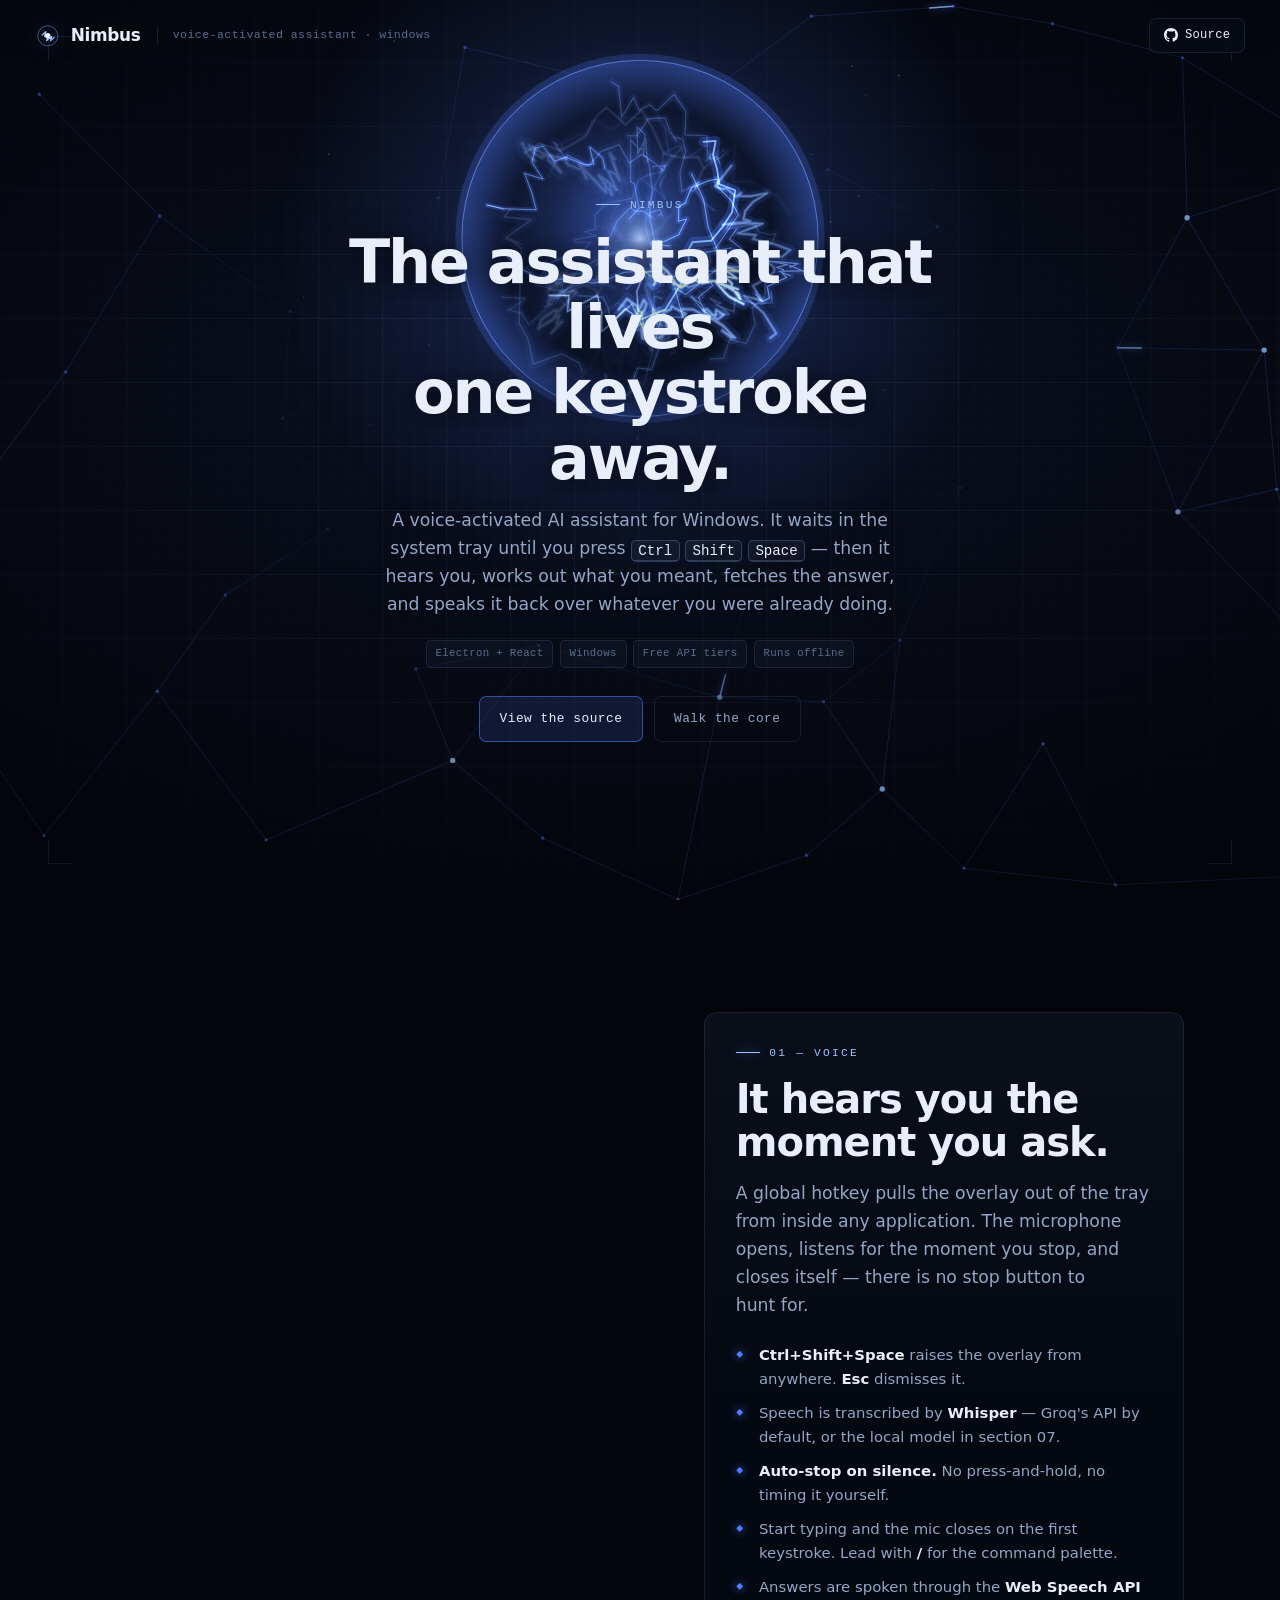
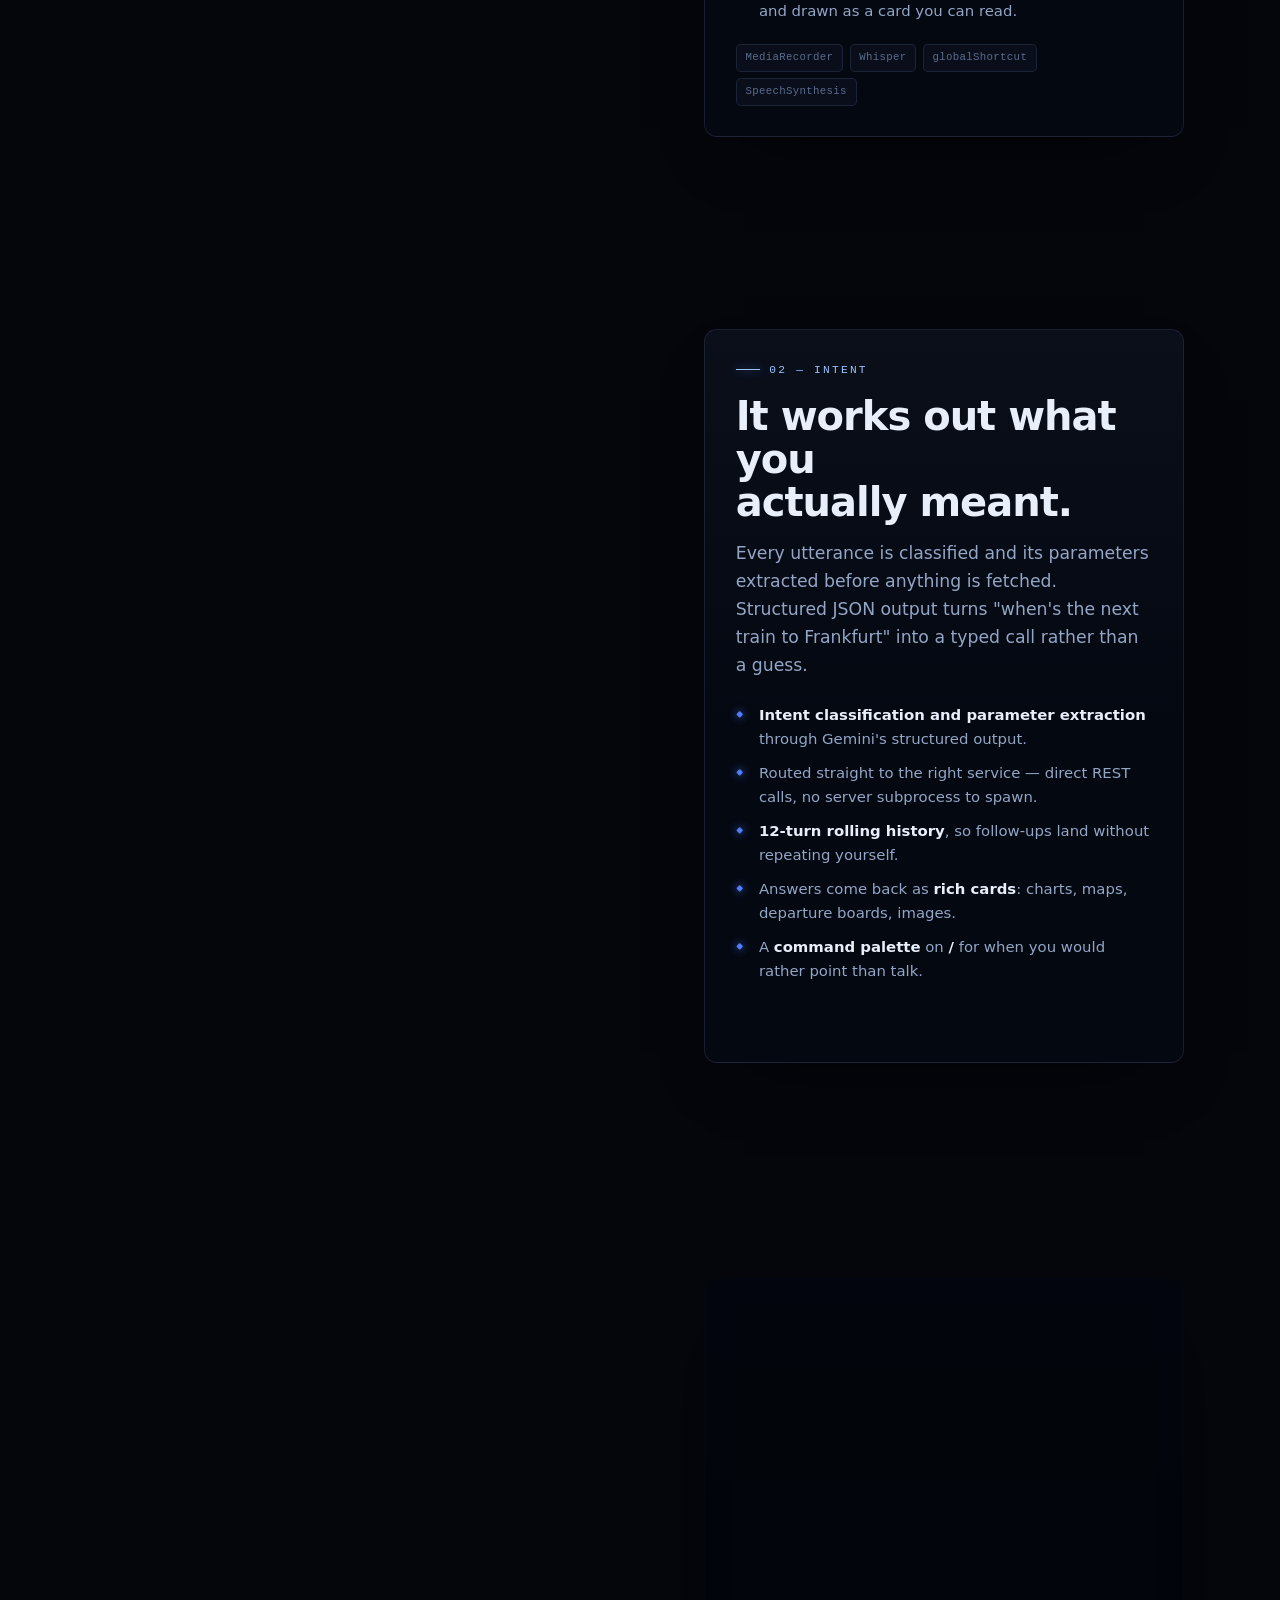
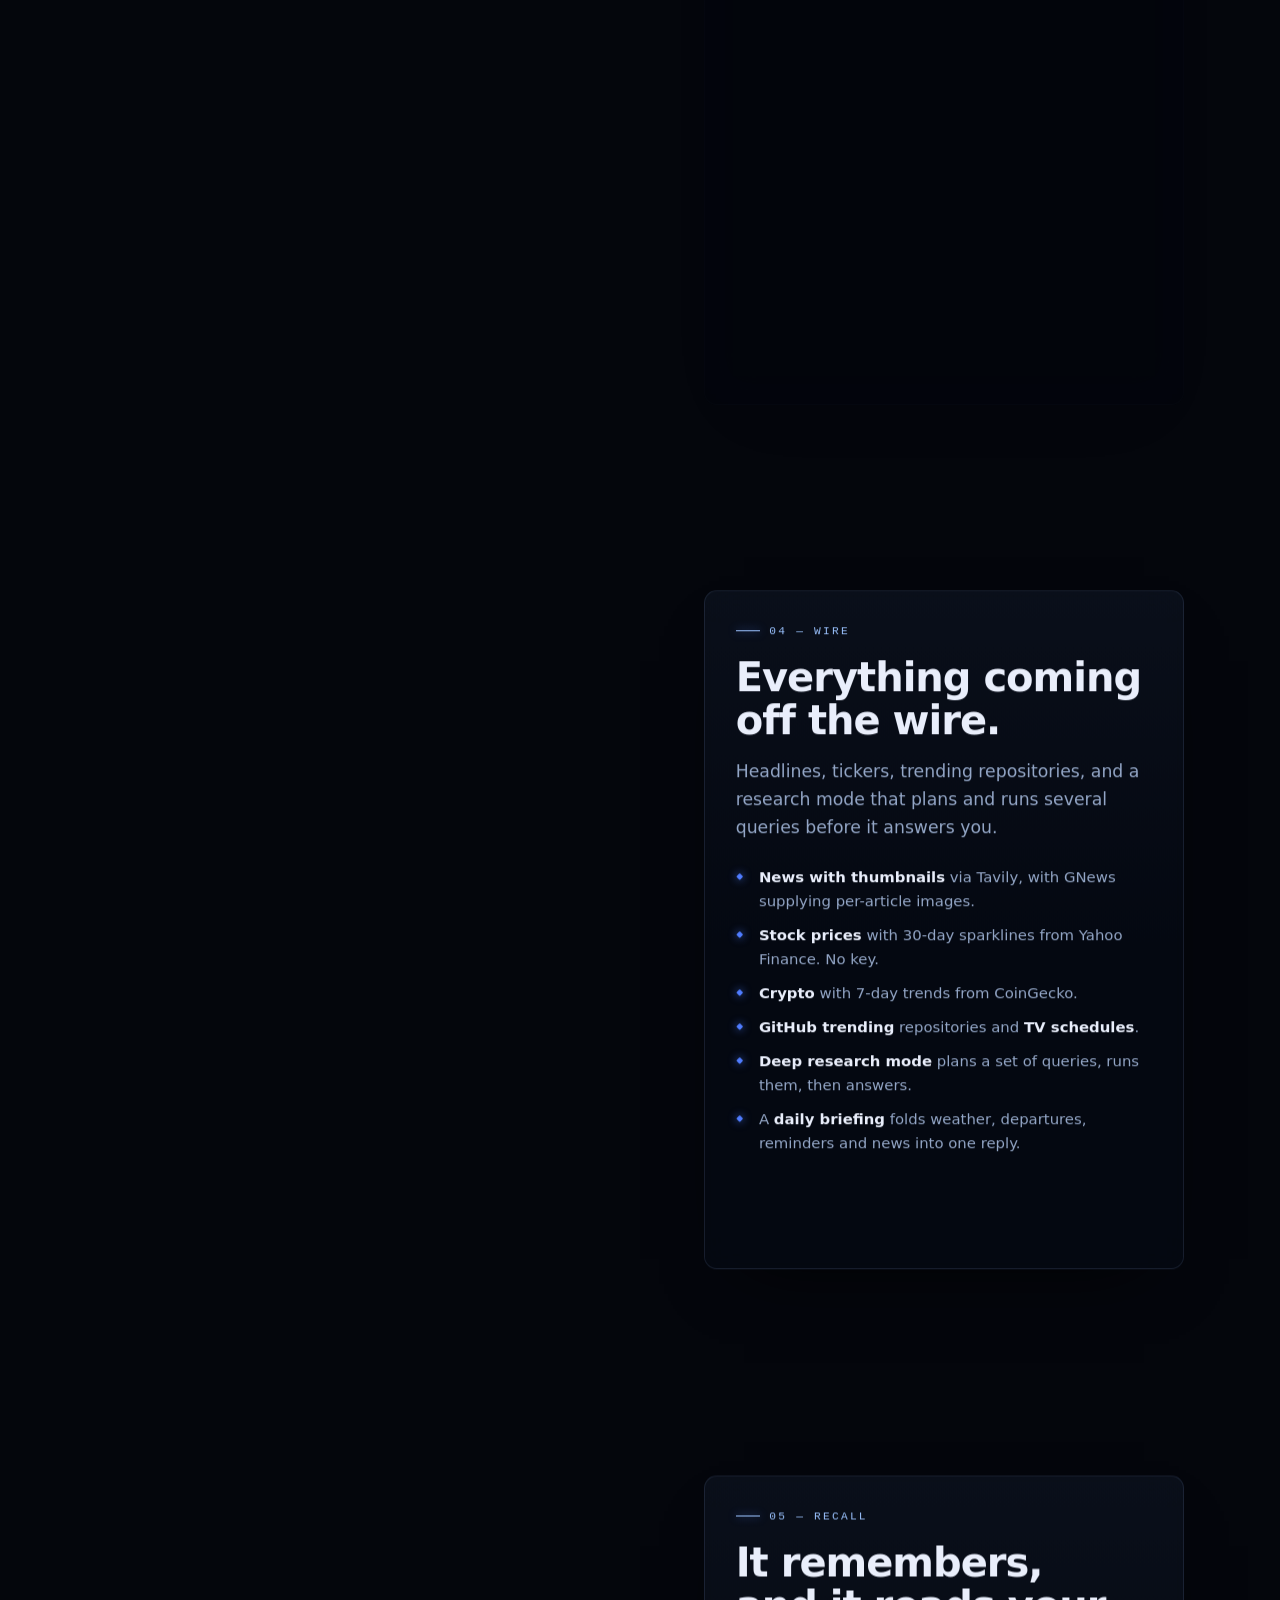
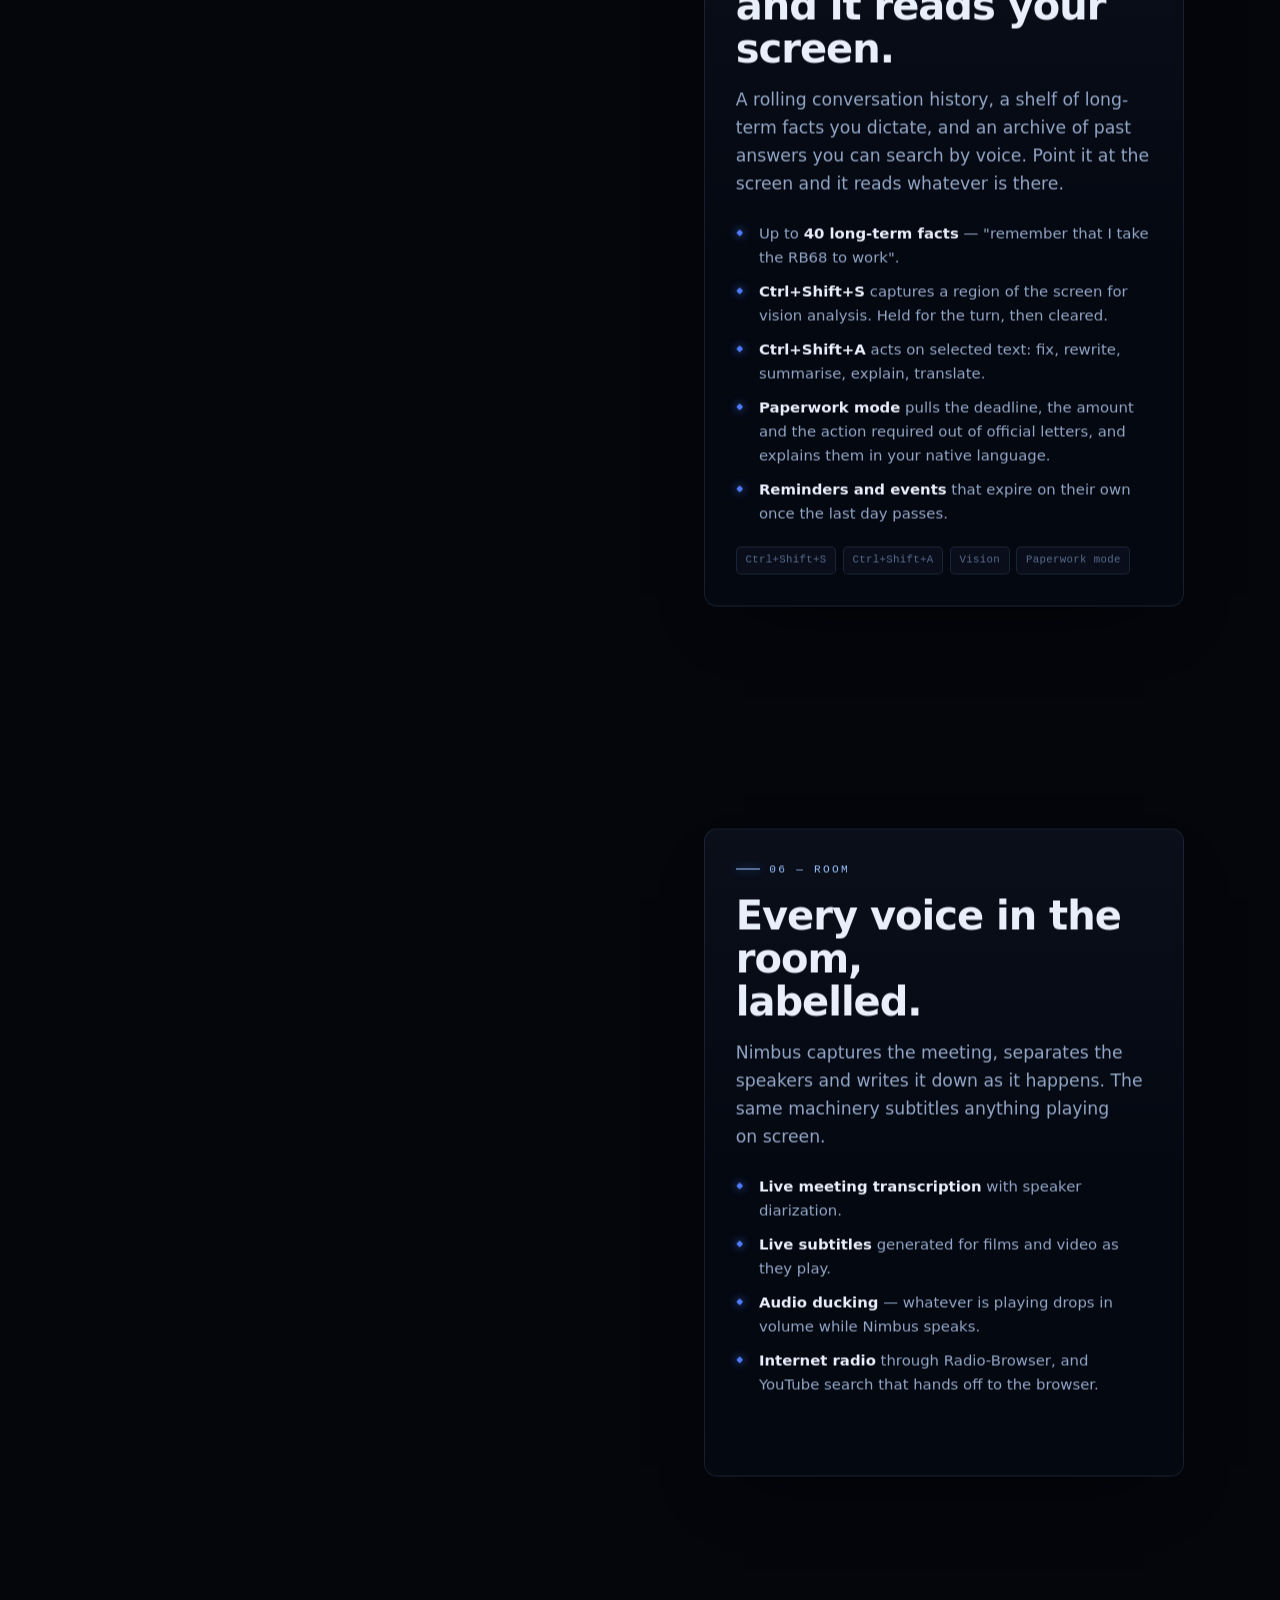
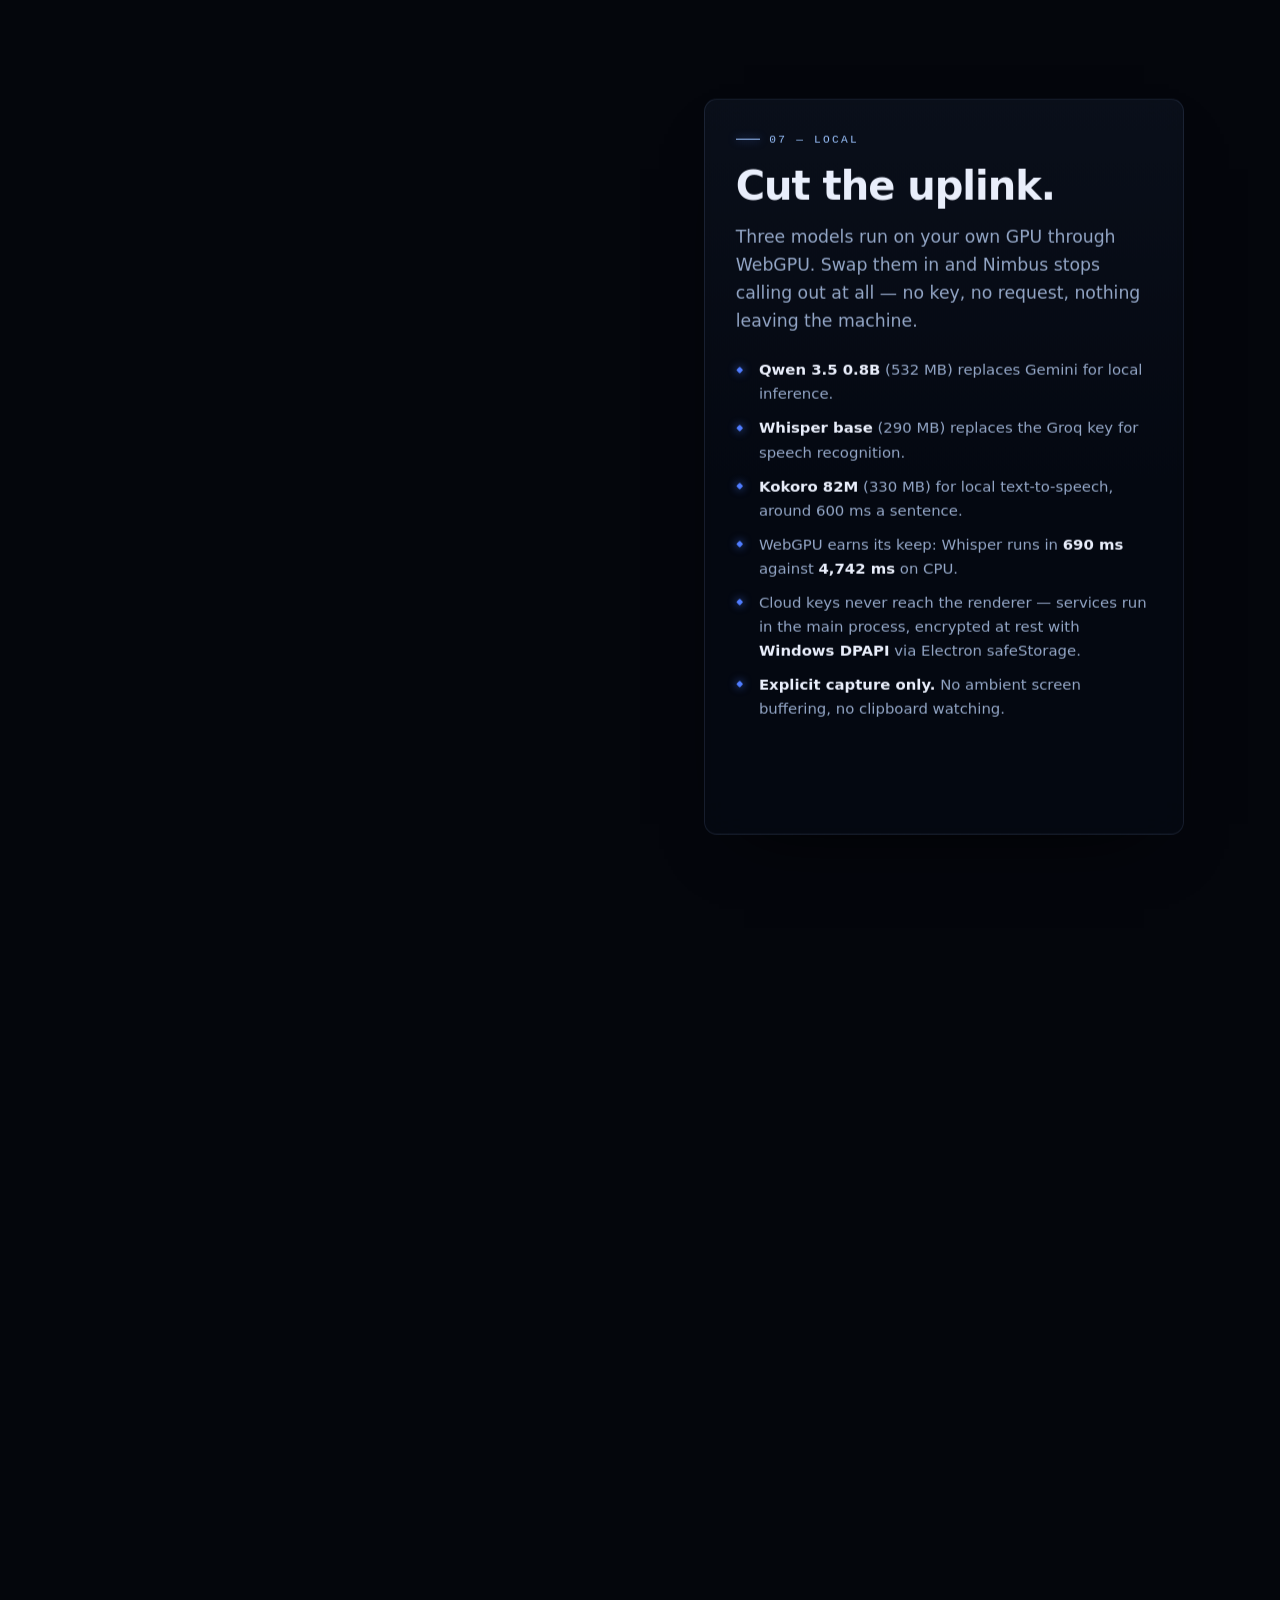
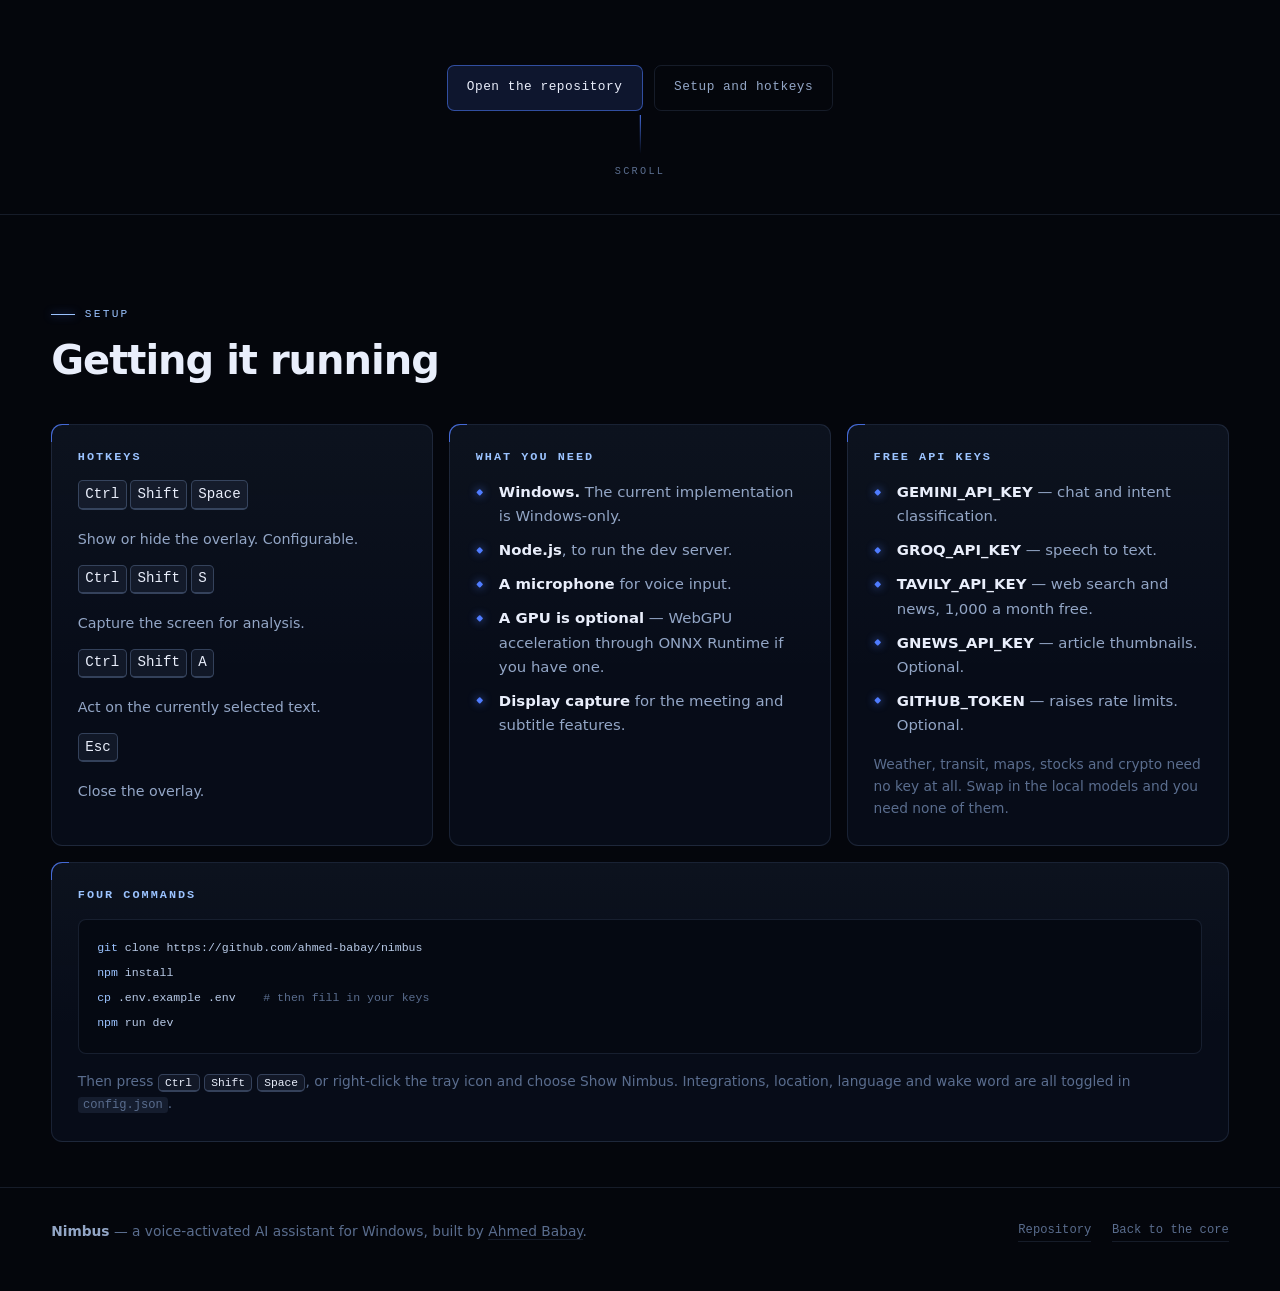
==== commit fd5d2bea: "Add particle formation intro" ====
--- a/index.html
+++ b/index.html
@@ -15,11 +15,30 @@
 <link rel="icon" href="assets/favicon.svg" type="image/svg+xml">
 <link rel="stylesheet" href="assets/css/core.css">
 <link rel="stylesheet" href="assets/css/stage.css">
+<link rel="stylesheet" href="assets/css/formation.css">
 
 <script>
   /* Set before first paint so the reveal states are armed. With
      scripting off this never runs and everything stays visible. */
-  document.documentElement.classList.add('js');
+  (function () {
+    var d = document.documentElement;
+    d.classList.add('js');
+
+    /* Arm the opening sequence here rather than in formation.js, so
+       the page is never painted once un-held and then blacked out. */
+    var calm = false;
+    try {
+      calm = window.matchMedia &&
+             window.matchMedia('(prefers-reduced-motion: reduce)').matches;
+    } catch (e) {}
+
+    if (!calm) {
+      d.classList.add('is-intro');
+      /* Backstop: if formation.js fails to load or throws, the hero
+         must not stay hidden. Independent of that script. */
+      setTimeout(function () { d.classList.remove('is-intro'); }, 6000);
+    }
+  })();
 </script>
 </head>
 <body id="top">
@@ -452,5 +471,6 @@
 <script src="assets/js/beats.js"></script>
 <script src="assets/js/orb.js"></script>
 <script src="assets/js/app.js"></script>
+<script src="assets/js/formation.js"></script>
 </body>
 </html>
--- a/assets/css/core.css
+++ b/assets/css/core.css
@@ -218,12 +218,15 @@
 .rail a:hover { color: var(--ink); }
 .rail a:hover span { opacity: 1; transform: none; }
 .rail .is-current { color: rgb(var(--beam-2)); }
-.rail .is-current span { opacity: 1; transform: none; }
 .rail .is-current i {
   width: 2.4rem; opacity: 1;
   box-shadow: 0 0 12px rgb(var(--beam) / .9);
 }
 @media (max-width: 64rem) { .rail { display: none; } }
+
+/* On narrow screens the panel reaches the bottom of the screen,
+   so the HUD would sit underneath it. */
+@media (max-width: 62rem) { .hud { display: none; } }
 
 /* ---------------------------------------------------------- prose */
 .eyebrow {
@@ -253,13 +256,14 @@
   font-size: .93rem;
 }
 .ticks li {
-  display: grid; grid-template-columns: .95rem 1fr;
-  gap: .6rem; align-items: start;
+  position: relative;
+  padding-left: 1.45rem;
   color: var(--dim);
 }
 .ticks li::before {
   content: "";
-  margin-top: .56rem;
+  position: absolute;
+  left: .1rem; top: .62em;
   width: .34rem; height: .34rem;
   border-radius: 1px;
   background: rgb(var(--beam));
--- a/assets/css/stage.css
+++ b/assets/css/stage.css
@@ -121,8 +121,8 @@
    so draw something that reads as a core rather than a void. */
 .orb-fallback {
   position: absolute;
-  top: 50%; left: 50%;
-  width: min(46vmin, 30rem); aspect-ratio: 1;
+  top: 26.5%; left: 50%;
+  width: min(38vmin, 25rem); aspect-ratio: 1;
   transform: translate(-50%, -50%);
   border-radius: 50%;
   background:
@@ -159,6 +159,12 @@
   background:
     linear-gradient(rgb(150 180 235 / .04), transparent 55%),
     rgba(6, 11, 22, .55);
+  backdrop-filter: blur(12px) saturate(1.15);
+  -webkit-backdrop-filter: blur(12px) saturate(1.15);
+  box-shadow: 0 30px 70px -40px rgb(0 0 0 / .95);
+}
+
+.js .beat__panel {
   backdrop-filter: blur(calc(8px + (1 - var(--enter, 0)) * 14px)) saturate(1.15);
   -webkit-backdrop-filter: blur(calc(8px + (1 - var(--enter, 0)) * 14px)) saturate(1.15);
   box-shadow:
@@ -181,8 +187,15 @@
   color: var(--faint);
 }
 
-/* opening and closing beats sit centre stage */
-.beat--open, .beat--close { justify-content: center; text-align: center; }
+/* On the bookend beats the core rides high and the copy sits
+   underneath it, rather than the two fighting over the middle. */
+.beat--open, .beat--close {
+  justify-content: center;
+  align-items: flex-end;
+  text-align: center;
+  padding-bottom: clamp(3rem, 8vh, 5rem);
+}
+.beat--open { padding-bottom: clamp(6rem, 14vh, 9rem); }
 .beat--open .beat__panel,
 .beat--close .beat__panel {
   width: min(44rem, 100%);
@@ -200,22 +213,28 @@
 .beat--close .chips { justify-content: center; }
 
 .beat--open h1 {
-  font-size: clamp(2.5rem, 1.5rem + 4.4vw, 5rem);
+  font-size: clamp(2.1rem, 1.3rem + 3.1vw, 3.9rem);
   font-weight: 680;
-  letter-spacing: -.04em;
+  letter-spacing: -.035em;
 }
 .beat h2 { font-size: clamp(1.7rem, 1.3rem + 1.7vw, 2.5rem); }
 
 /* the opening headline needs to hold its own over the orb */
 .beat--open h1,
 .beat--close h2 {
-  text-shadow: 0 2px 40px rgb(2 4 9 / .95), 0 0 14px rgb(2 4 9 / .8);
+  text-shadow: 0 2px 28px rgb(2 4 9 / .8);
 }
 .beat--open .lede,
 .beat--close .lede {
   margin-inline: auto;
   max-width: 34rem;
-  text-shadow: 0 1px 20px rgb(2 4 9 / .95);
+  text-shadow: 0 1px 16px rgb(2 4 9 / .85);
+}
+
+/* leave the rail its own gutter once it is on screen */
+@media (min-width: 64rem) {
+  .beat { padding-right: 6rem; }
+  .beat--open, .beat--close { padding-right: clamp(1rem, 5vw, 4rem); }
 }
 
 .cta {
@@ -268,10 +287,11 @@
     /* the panel sits directly on top of the orb here, so it
        needs to carry more of its own contrast */
     background: rgba(5, 9, 18, .74);
+  }
+  .js .beat__panel {
     backdrop-filter: blur(calc(14px + (1 - var(--enter, 0)) * 16px)) saturate(1.2);
     -webkit-backdrop-filter: blur(calc(14px + (1 - var(--enter, 0)) * 16px)) saturate(1.2);
   }
-  .beat--open, .beat--close { align-items: center; }
   .beats { margin-top: -100svh; }
 }
 
@@ -284,7 +304,7 @@
   html { scroll-behavior: auto; }
   .net-pulse, .cue i { animation: none !important; }
   .js .reveal { opacity: 1; transform: none; transition: none; }
-  .beat__panel {
+  .js .beat__panel {
     opacity: 1;
     transform: none;
     backdrop-filter: blur(14px) saturate(1.15);
--- a/assets/css/formation.css
+++ b/assets/css/formation.css
@@ -0,0 +1,76 @@
+/* ============================================================
+   Nimbus - the formation intro.
+
+   Two classes on <html> drive the whole handoff:
+
+     .is-intro     the page is held back: near-black, no core,
+                   no backdrop, no hero copy
+     .is-igniting  the real core fades up underneath the
+                   collapsing particle shell
+
+   Removing .is-intro hands the hero back to the site's own
+   reveal language - the existing .reveal transition and its
+   per-element --rd stagger replay untouched, because nothing
+   here changes them, it only holds their computed values.
+
+   Selectors are written as html.is-intro so they outrank the
+   base rules on specificity rather than on file order.
+   ============================================================ */
+
+/* ---------------------------------------------------------- canvas */
+.formation {
+  position: fixed;
+  inset: 0;
+  width: 100%;
+  height: 100%;
+  z-index: 50;              /* over the stage and copy, under the chrome */
+  pointer-events: none;
+  opacity: 1;
+  transition: opacity .5s linear;
+}
+.formation.is-done { opacity: 0; }
+
+/* ---------------------------------------------------------- held back */
+#orb {
+  transition: opacity .55s var(--ease);
+}
+html.is-intro #orb { opacity: 0; }
+
+/* the core rises under the shell before the particles are gone,
+   so the two are briefly on screen together and the swap reads
+   as the particles becoming the orb */
+html.is-intro.is-igniting #orb { opacity: 1; }
+
+.field,
+.topbar,
+.cue {
+  transition: opacity .9s var(--ease);
+}
+html.is-intro .field  { opacity: 0; }
+html.is-intro .topbar { opacity: 0; }
+html.is-intro .cue    { opacity: 0; }
+
+/* Hold the hero copy at its pre-reveal values. The transition is
+   left alone, so releasing the class animates it in on the site's
+   existing timing and stagger. */
+html.is-intro .beat--open .reveal {
+  opacity: 0;
+  transform: translateY(16px);
+}
+
+/* ---------------------------------------------------------- reduced motion */
+/* The sequence is skipped in JS, but if the class ever lands
+   anyway nothing should stay hidden. */
+@media (prefers-reduced-motion: reduce) {
+  .formation { display: none; }
+
+  html.is-intro #orb,
+  html.is-intro .field,
+  html.is-intro .topbar,
+  html.is-intro .cue { opacity: 1; }
+
+  html.is-intro .beat--open .reveal {
+    opacity: 1;
+    transform: none;
+  }
+}
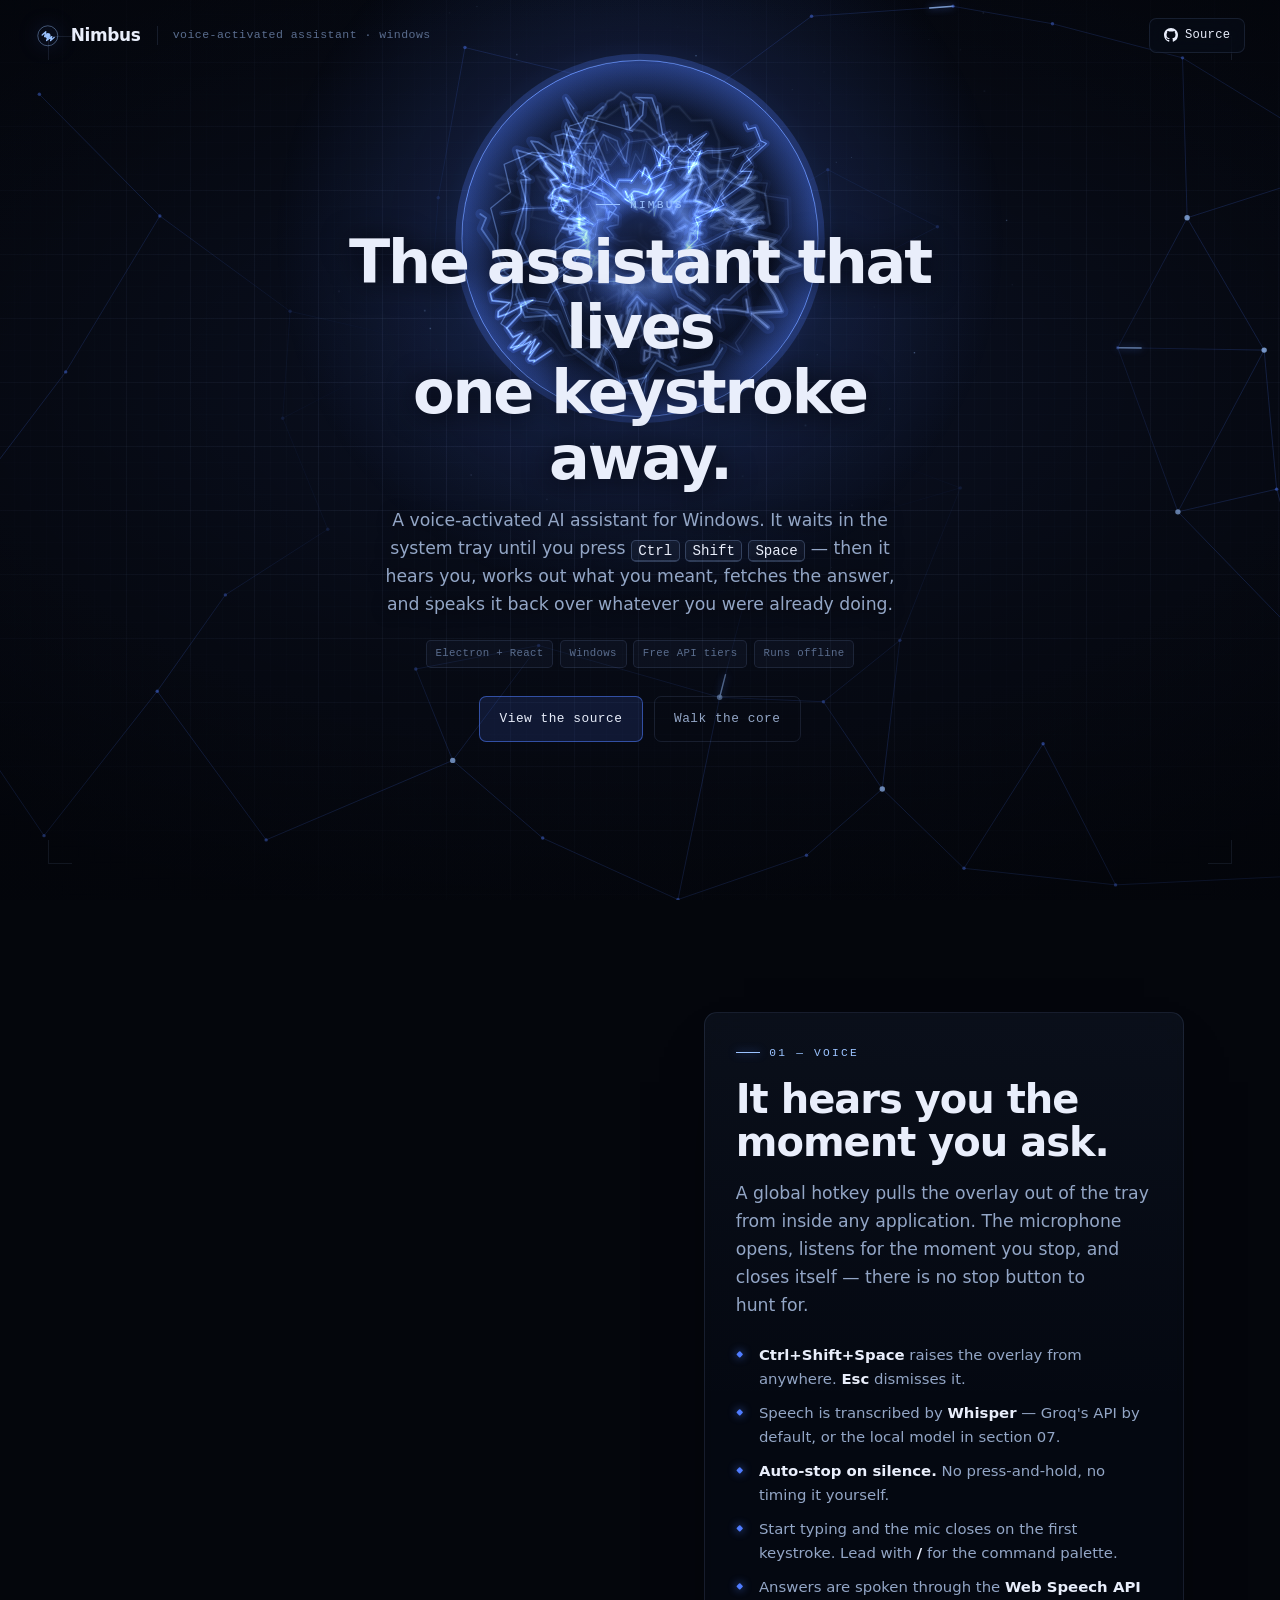
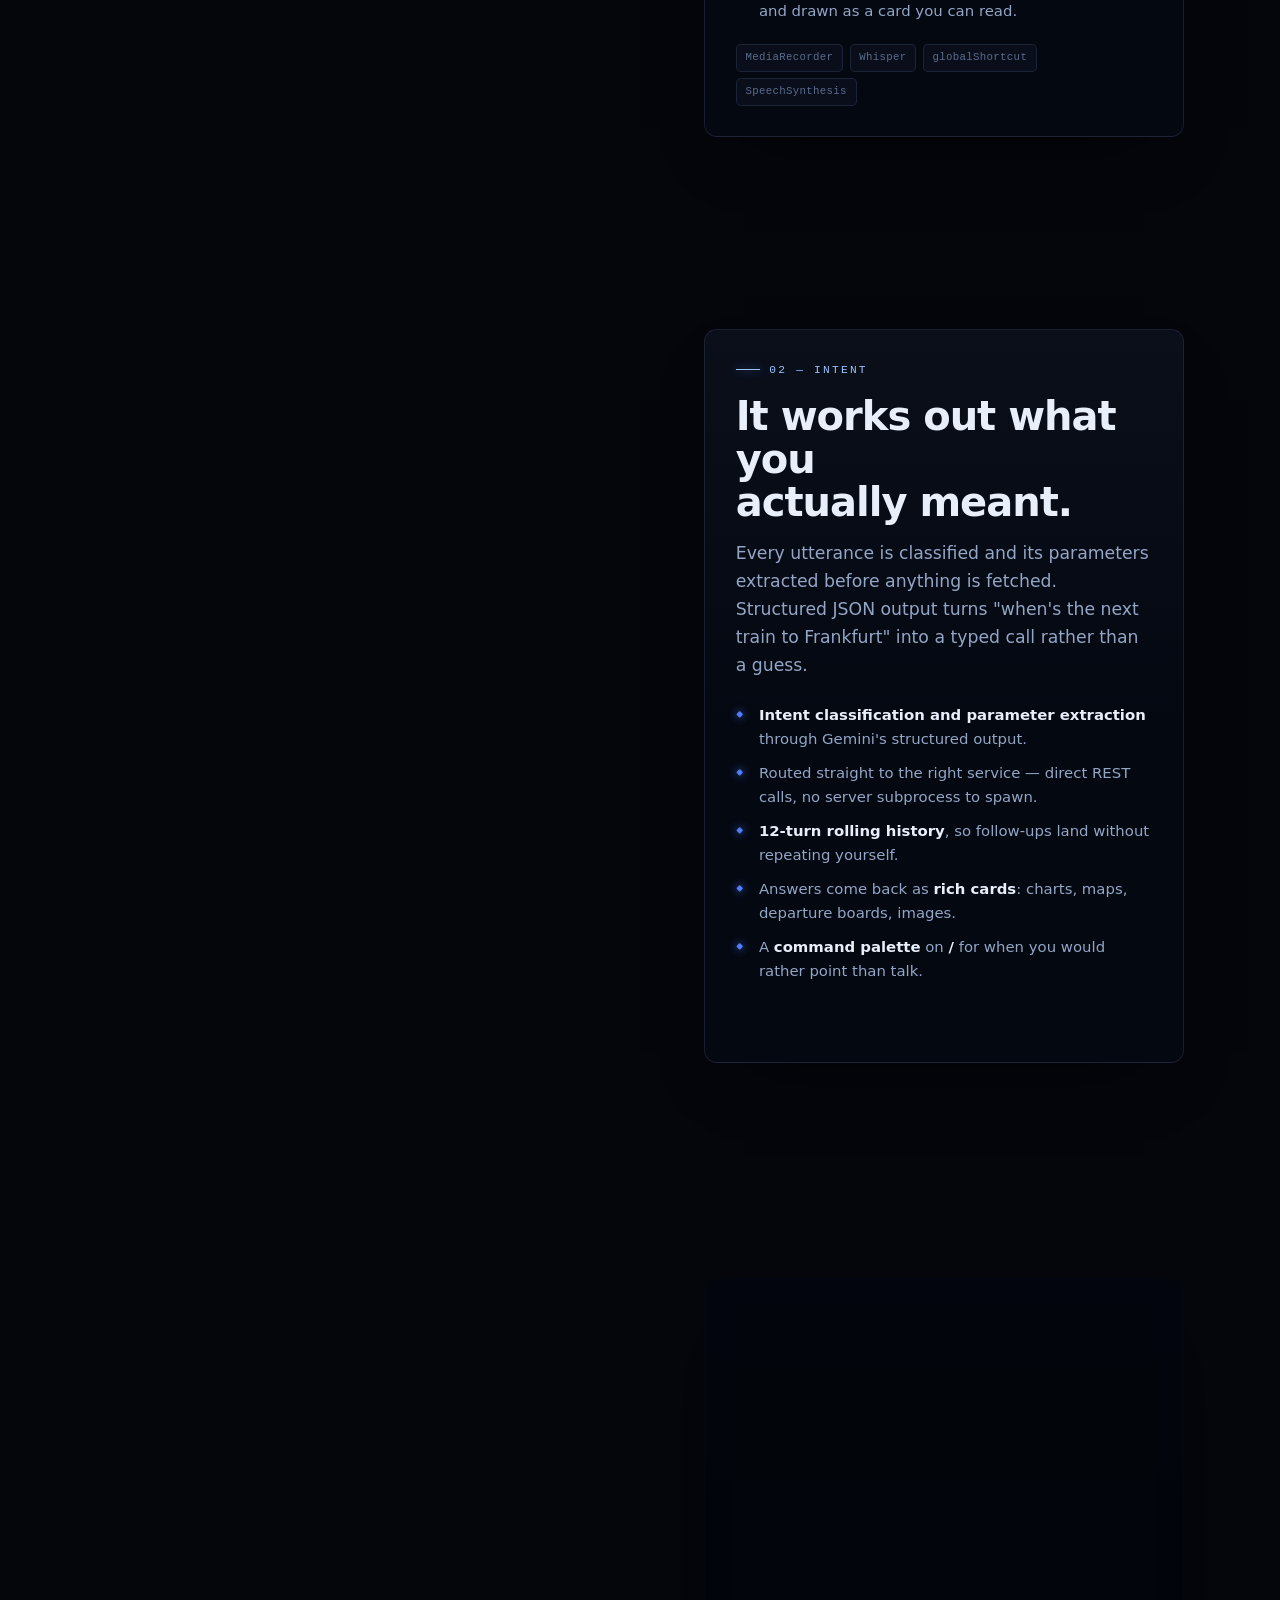
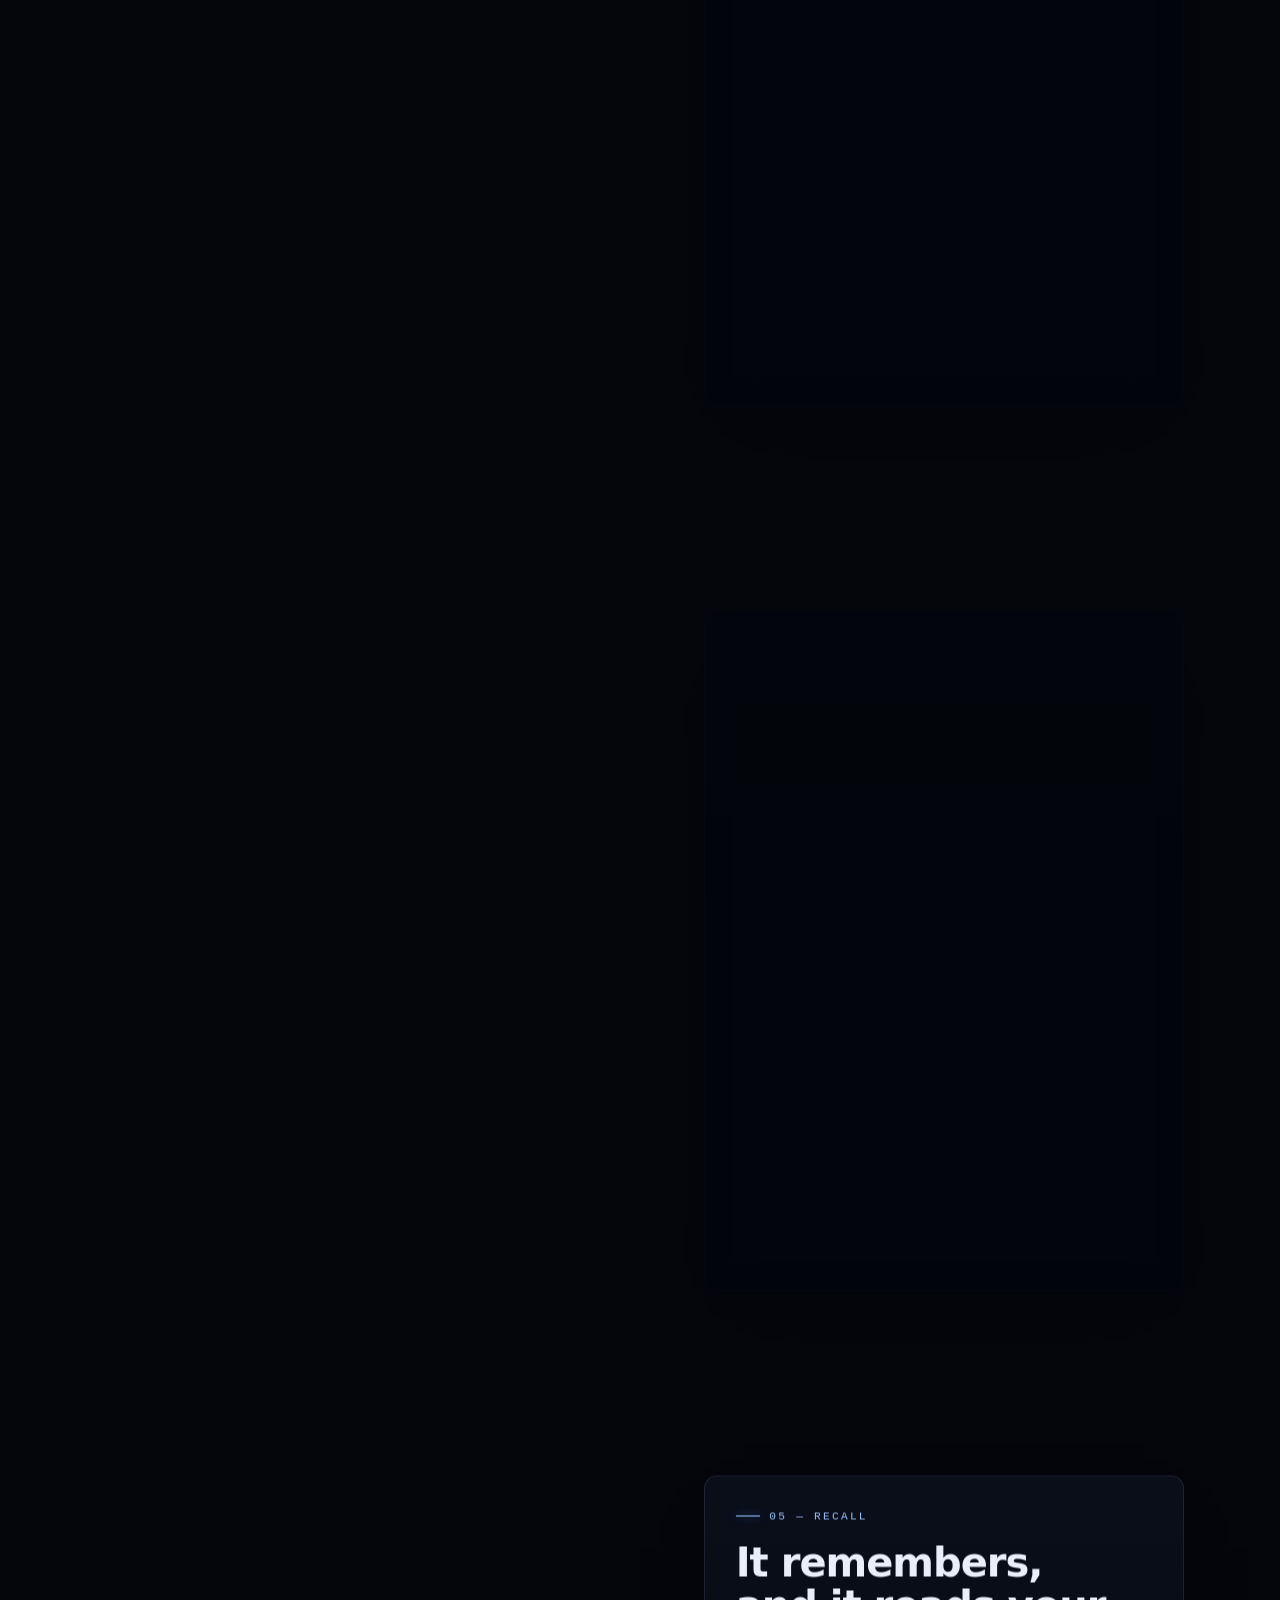
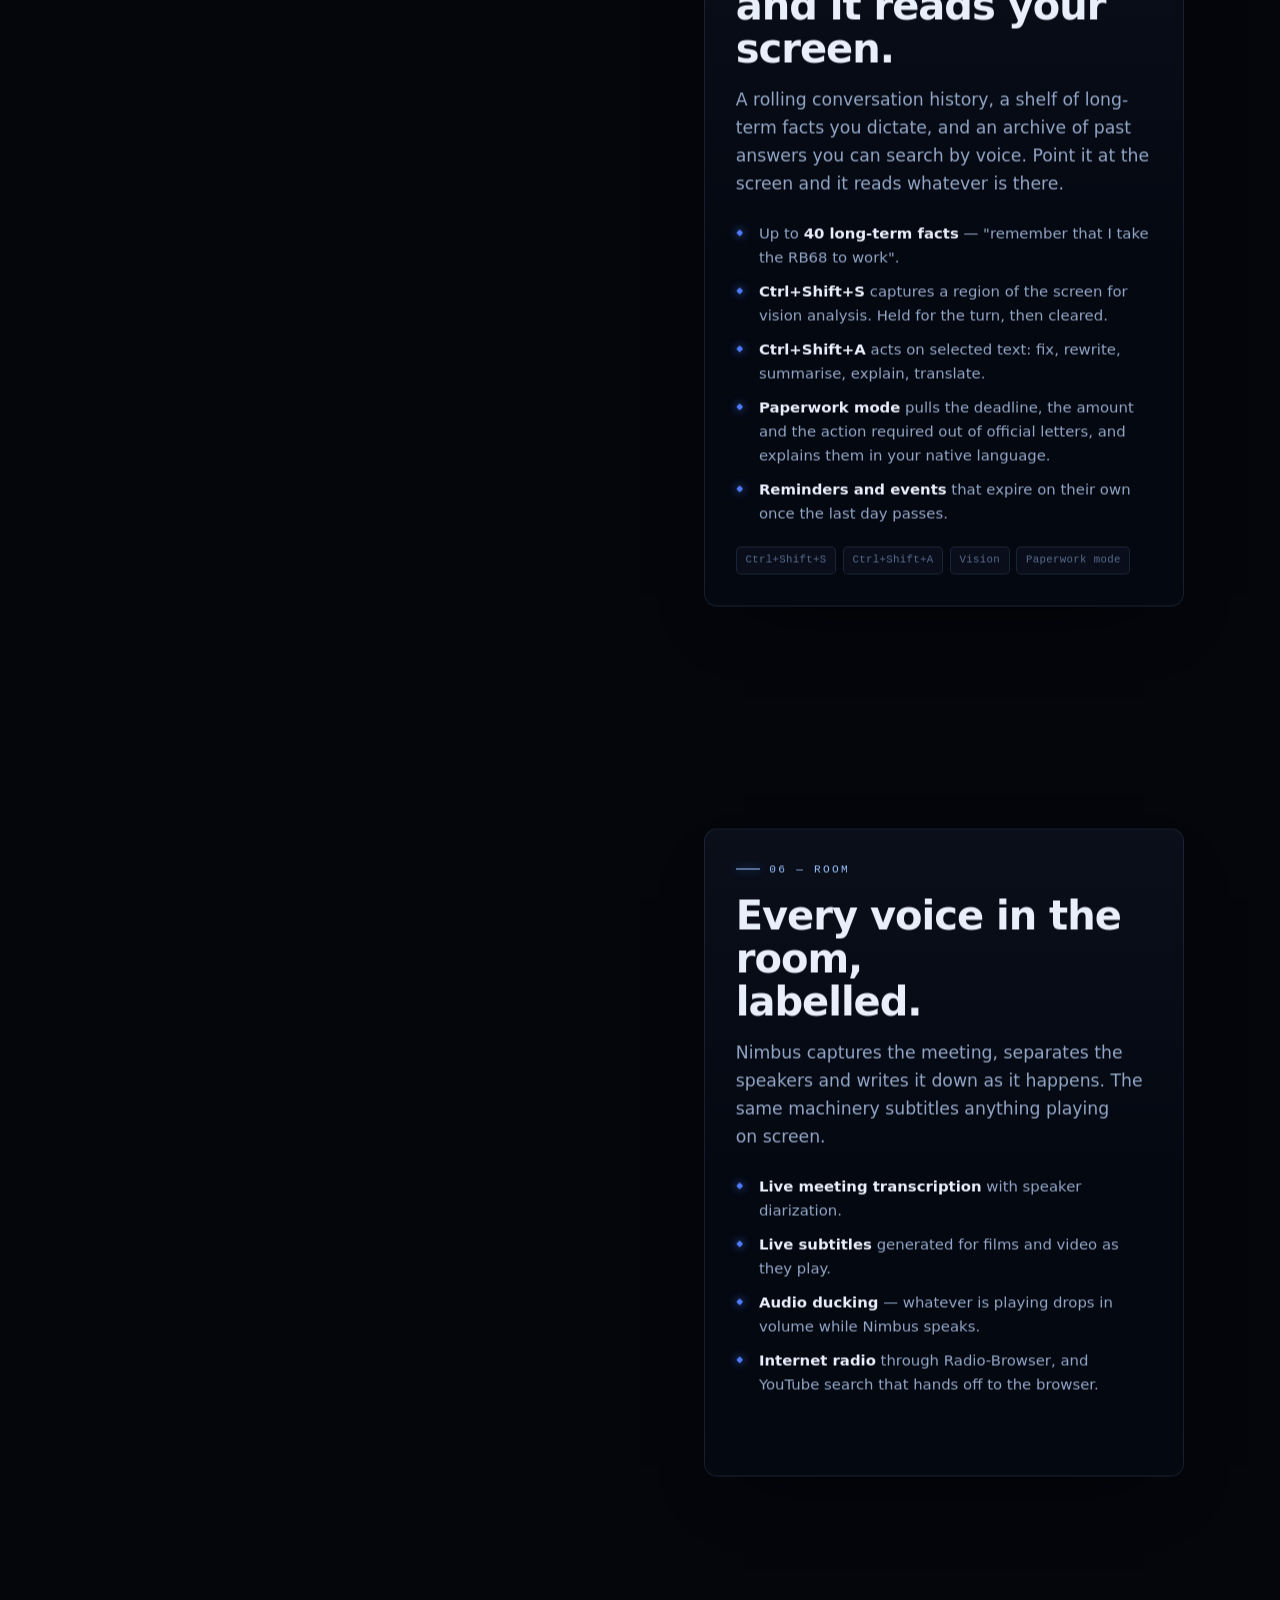
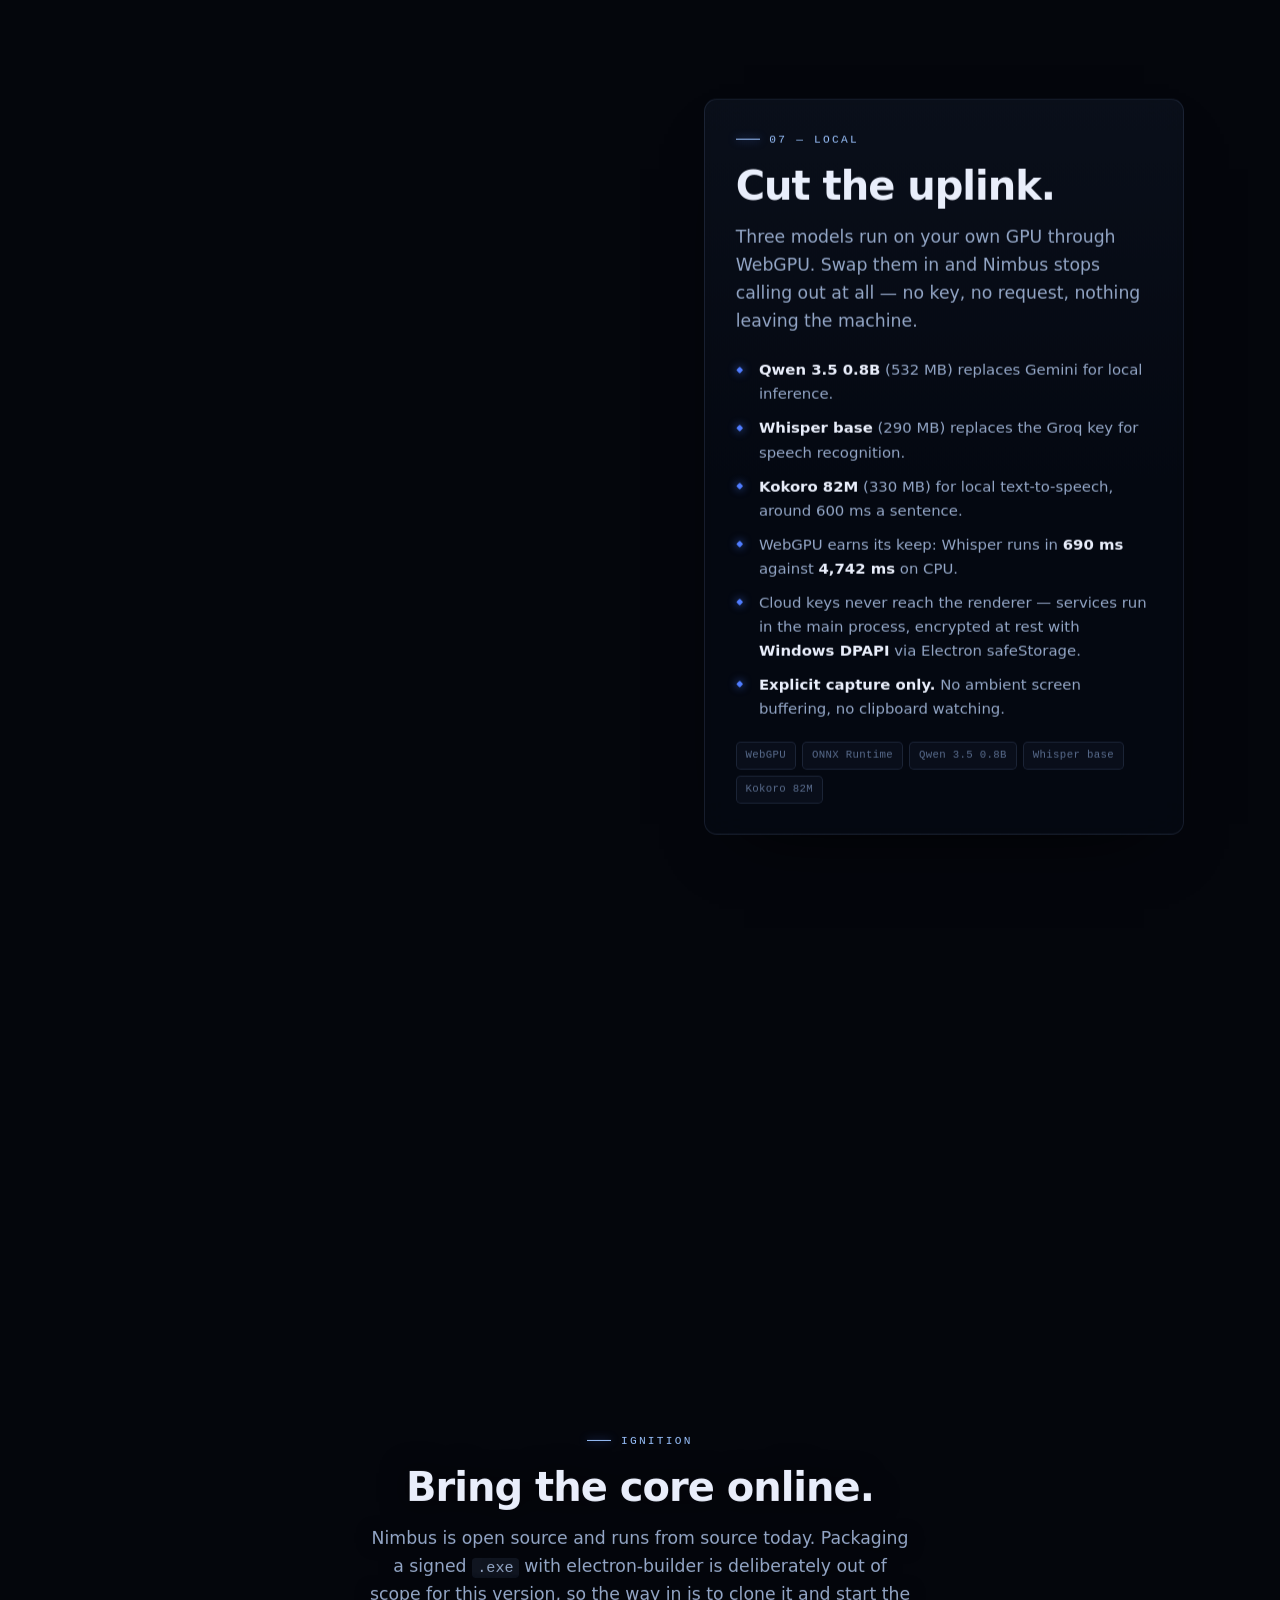
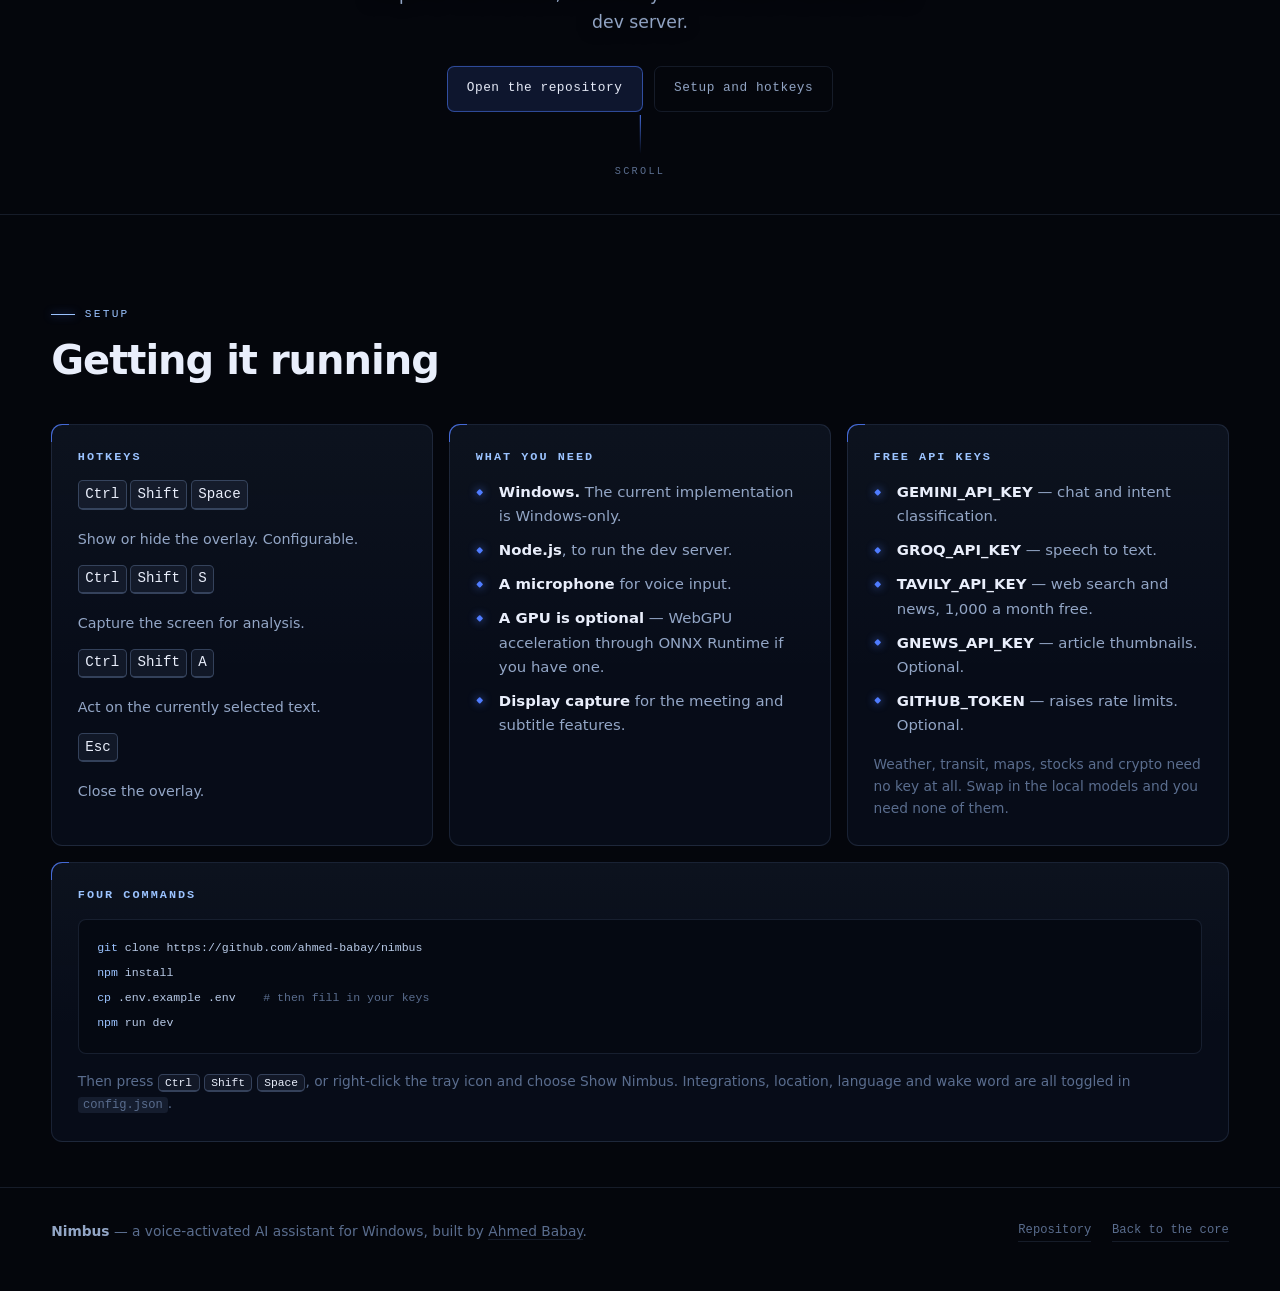
==== commit 3c1ca5aa: "Give the orb a dark tinted heart instead of a white core" ====
--- a/index.html
+++ b/index.html
@@ -52,7 +52,7 @@
       <path d="M9 15 L13.5 11 L12 17 L17.5 14 L14.5 22 L21 17 L19.5 22 L24 18"
             fill="none" stroke="rgb(var(--beam-2))" stroke-width="1.6"
             stroke-linecap="round" stroke-linejoin="round"/>
-      <circle cx="16" cy="16" r="3.4" fill="#fff" fill-opacity=".9"/>
+      <circle cx="16" cy="16" r="3.4" fill="rgb(var(--beam-2))" fill-opacity=".95"/>
     </svg>
     Nimbus
   </a>
--- a/assets/css/core.css
+++ b/assets/css/core.css
@@ -70,7 +70,7 @@
 a { color: inherit; }
 button { font: inherit; color: inherit; }
 
-::selection { background: rgb(var(--beam) / .32); color: #fff; }
+::selection { background: rgb(var(--beam) / .32); color: var(--ink); }
 
 :focus-visible {
   outline: 2px solid rgb(var(--beam));
--- a/assets/css/formation.css
+++ b/assets/css/formation.css
@@ -36,10 +36,138 @@
 }
 html.is-intro #orb { opacity: 0; }
 
-/* the core rises under the shell before the particles are gone,
-   so the two are briefly on screen together and the swap reads
-   as the particles becoming the orb */
-html.is-intro.is-igniting #orb { opacity: 1; }
+/* The core is brought up fast and inside the ignition flash, so
+   there is never a visible cross-fade between the two - by the
+   time the flash clears, the real orb is simply what is there. */
+html.is-intro.is-igniting #orb {
+  opacity: 1;
+  transition: opacity .18s cubic-bezier(.2, .7, .3, 1);
+}
+
+/* ---------------------------------------------------------- the burst */
+/* Both are centred on the core and sized from its radius, and both
+   are transform + opacity only, so they stay on the compositor. */
+.formation-flash,
+.formation-ring,
+.formation-ring2 {
+  position: fixed;
+  z-index: 51;
+  left: 0;
+  top: 0;
+  width: var(--d);
+  height: var(--d);
+  margin-left: calc(var(--x) - var(--d) / 2);
+  margin-top: calc(var(--y) - var(--d) / 2);
+  border-radius: 50%;
+  pointer-events: none;
+  opacity: 0;
+  will-change: transform, opacity;
+}
+
+.formation-flash {
+  background: radial-gradient(circle closest-side,
+    rgba(206, 226, 255, .90) 0%,
+    rgba(190, 220, 255, .70) 14%,
+    rgba(110, 165, 255, .34) 30%,
+    rgba(70, 120, 255, .12) 48%,
+    transparent 70%);
+  mix-blend-mode: screen;
+  animation: fxFlash .48s cubic-bezier(.15, .8, .3, 1) forwards;
+}
+
+.formation-ring,
+.formation-ring2 {
+  /* a broad soft front rather than a hard annulus, which would
+     read as a loading ring */
+  background: radial-gradient(circle closest-side,
+    transparent 44%,
+    rgba(150, 195, 255, .26) 66%,
+    rgba(205, 230, 255, .60) 81%,
+    rgba(130, 180, 255, .16) 93%,
+    transparent 100%);
+  mix-blend-mode: screen;
+  animation: fxRing .64s cubic-bezier(.1, .75, .25, 1) forwards;
+}
+
+/* a second, slower front so the blast has depth rather than
+   reading as a single expanding circle */
+.formation-ring2 {
+  animation-duration: 1s;
+  animation-delay: .07s;
+  opacity: 0;
+}
+
+/* the bang itself: a brief wash across the whole viewport */
+.formation-veil {
+  position: fixed;
+  inset: 0;
+  z-index: 52;
+  pointer-events: none;
+  background:
+    radial-gradient(120% 100% at var(--bx, 50%) var(--by, 30%),
+      rgba(200, 222, 255, .78) 0%,
+      rgba(140, 185, 255, .38) 22%,
+      rgba(70, 120, 255, .10) 45%,
+      transparent 72%);
+  mix-blend-mode: screen;
+  opacity: 0;
+  will-change: opacity;
+  animation: fxVeil .56s cubic-bezier(.1, .8, .3, 1) forwards;
+}
+
+@keyframes fxVeil {
+  0%   { opacity: 0; }
+  8%   { opacity: 1; }
+  30%  { opacity: .34; }
+  100% { opacity: 0; }
+}
+
+@keyframes fxFlash {
+  0%   { opacity: 0;  transform: scale(.24); }
+  14%  { opacity: 1;  transform: scale(.78); }
+  46%  { opacity: .5; transform: scale(1.22); }
+  100% { opacity: 0;  transform: scale(1.7); }
+}
+
+@keyframes fxRing {
+  0%   { opacity: 0;   transform: scale(.34); }
+  16%  { opacity: .9;  transform: scale(.9); }
+  100% { opacity: 0;   transform: scale(3.6); }
+}
+
+/* ---------------------------------------------------------- born in the blast */
+/* The page does not fade in next to the explosion - it is thrown
+   out of it. Everything scales up from the core's position and
+   settles. These are one-shot: .is-blast is removed afterwards so
+   the elements go back under the site's normal control. */
+html.is-blast .field {
+  transform-origin: var(--bx, 50%) var(--by, 30%);
+  animation: fxFieldBorn 1.15s cubic-bezier(.16, .84, .28, 1) both;
+}
+
+html.is-blast .topbar {
+  animation: fxChromeBorn .85s cubic-bezier(.16, .84, .28, 1) .12s both;
+}
+
+html.is-blast .beat--open .reveal {
+  animation: fxBorn .95s cubic-bezier(.16, .84, .28, 1) var(--rd, 0ms) both;
+}
+
+@keyframes fxFieldBorn {
+  0%   { opacity: 0; transform: scale(.78); }
+  100% { opacity: 1; transform: none; }
+}
+
+@keyframes fxChromeBorn {
+  0%   { opacity: 0; transform: translateY(-14px); }
+  100% { opacity: 1; transform: none; }
+}
+
+@keyframes fxBorn {
+  0%   { opacity: 0; transform: translateY(30px) scale(.86); filter: blur(8px); }
+  38%  { opacity: 1; }
+  100% { opacity: 1; transform: none; filter: none; }
+}
 
 .field,
 .topbar,
@@ -62,7 +190,15 @@
 /* The sequence is skipped in JS, but if the class ever lands
    anyway nothing should stay hidden. */
 @media (prefers-reduced-motion: reduce) {
-  .formation { display: none; }
+  .formation,
+  .formation-flash,
+  .formation-ring,
+  .formation-ring2,
+  .formation-veil { display: none; }
+
+  html.is-blast .field,
+  html.is-blast .topbar,
+  html.is-blast .beat--open .reveal { animation: none; }
 
   html.is-intro #orb,
   html.is-intro .field,
